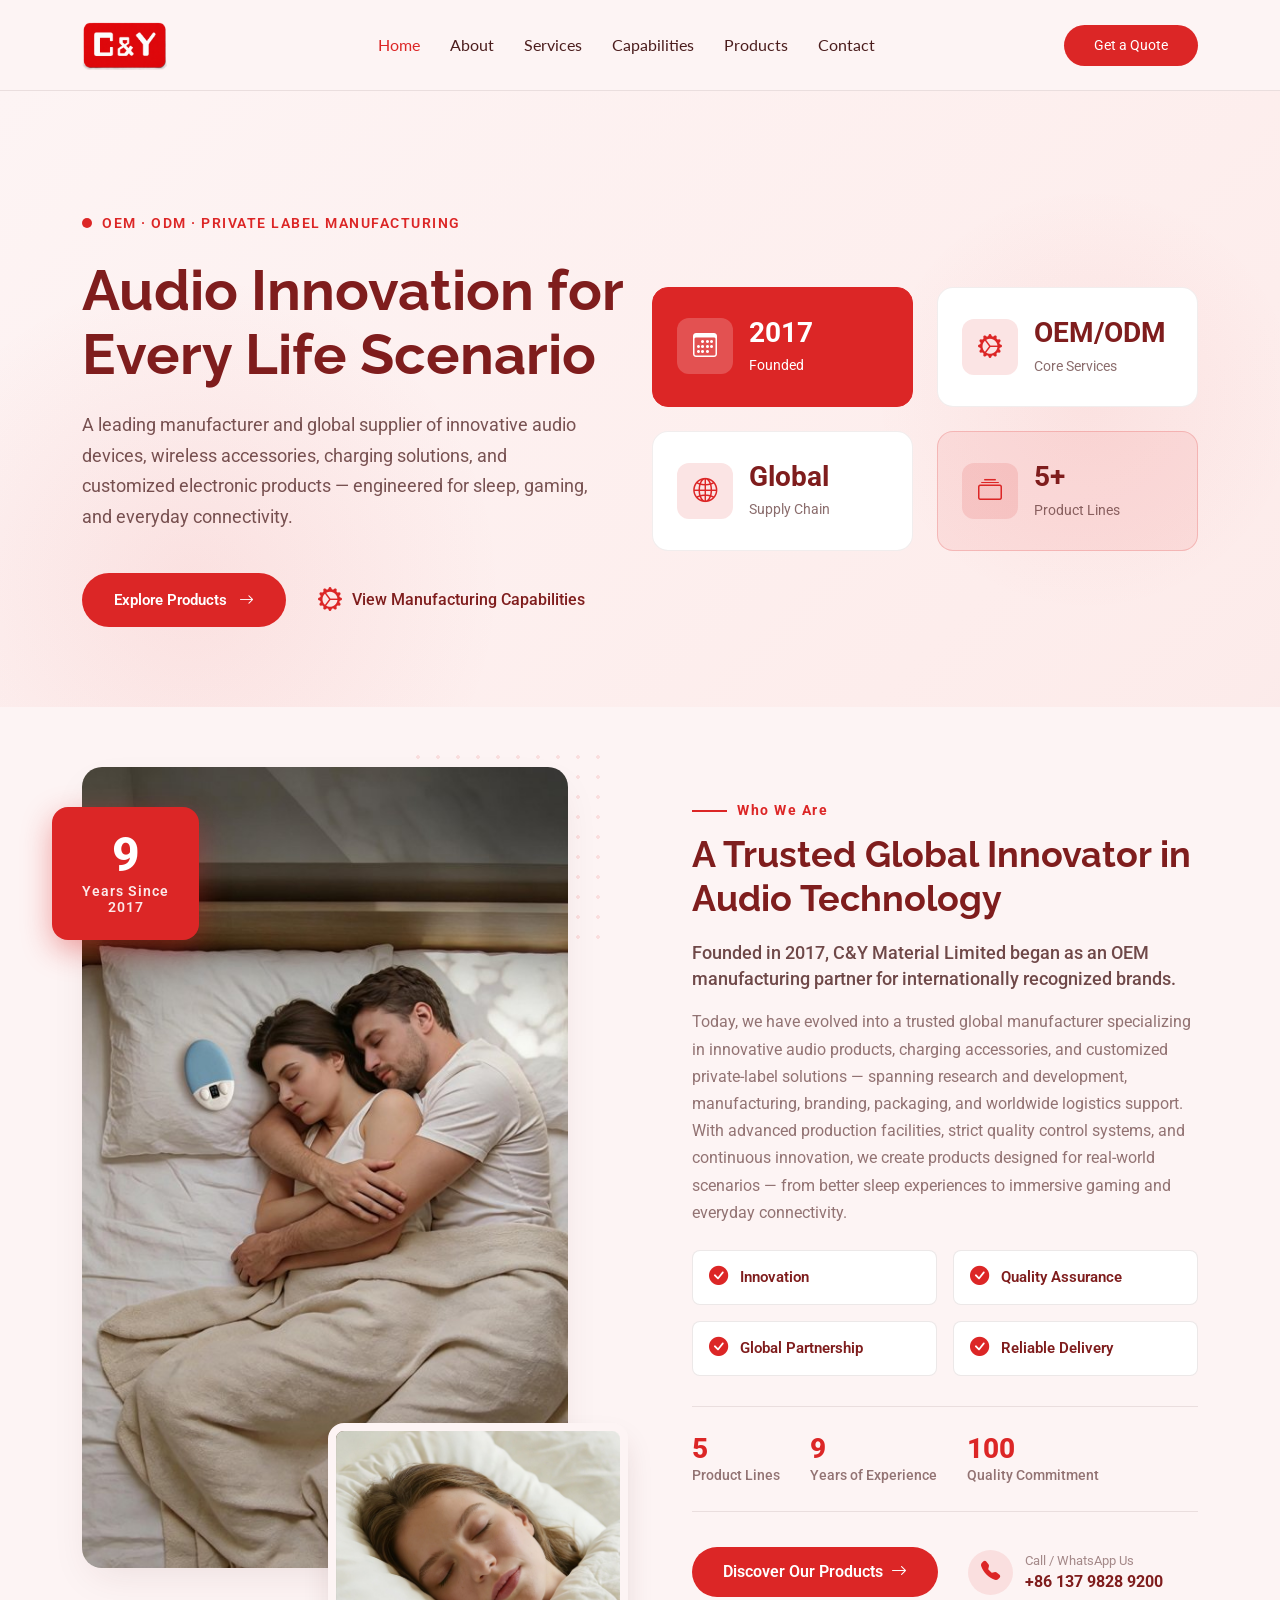
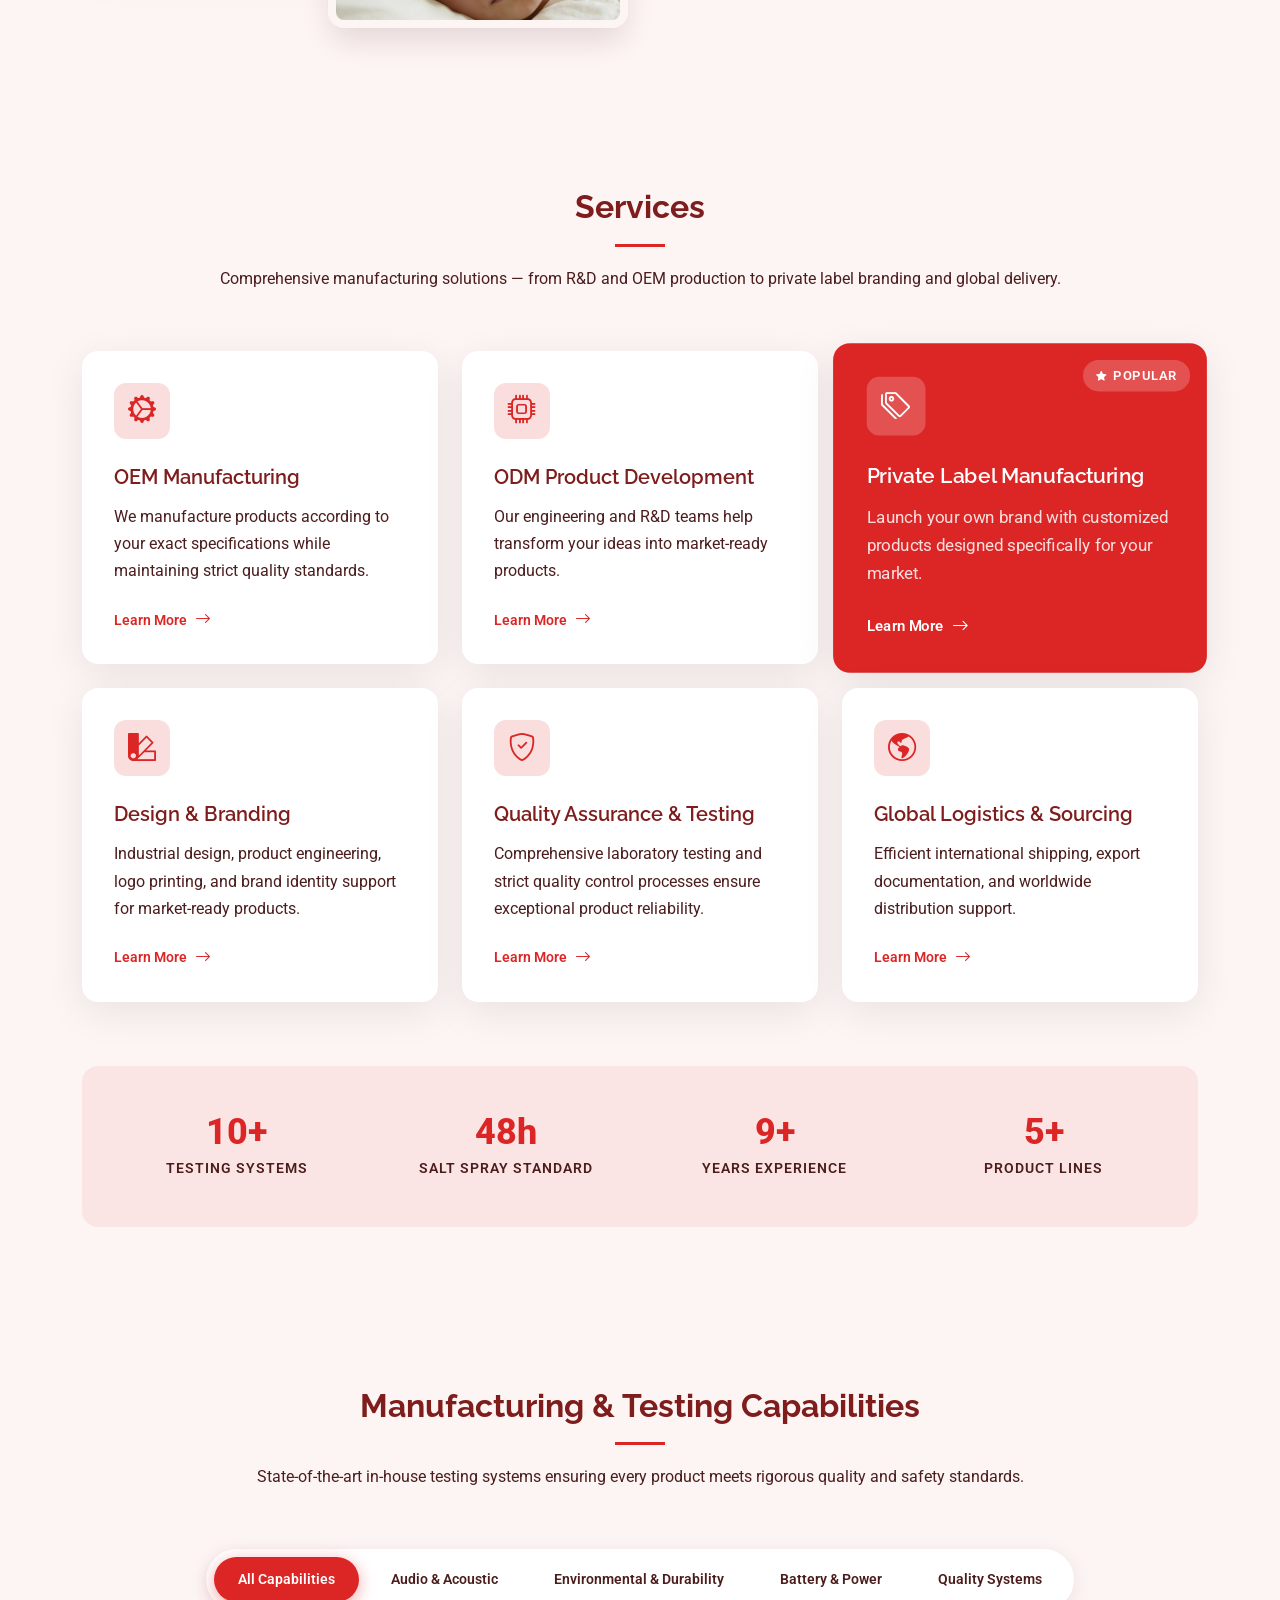
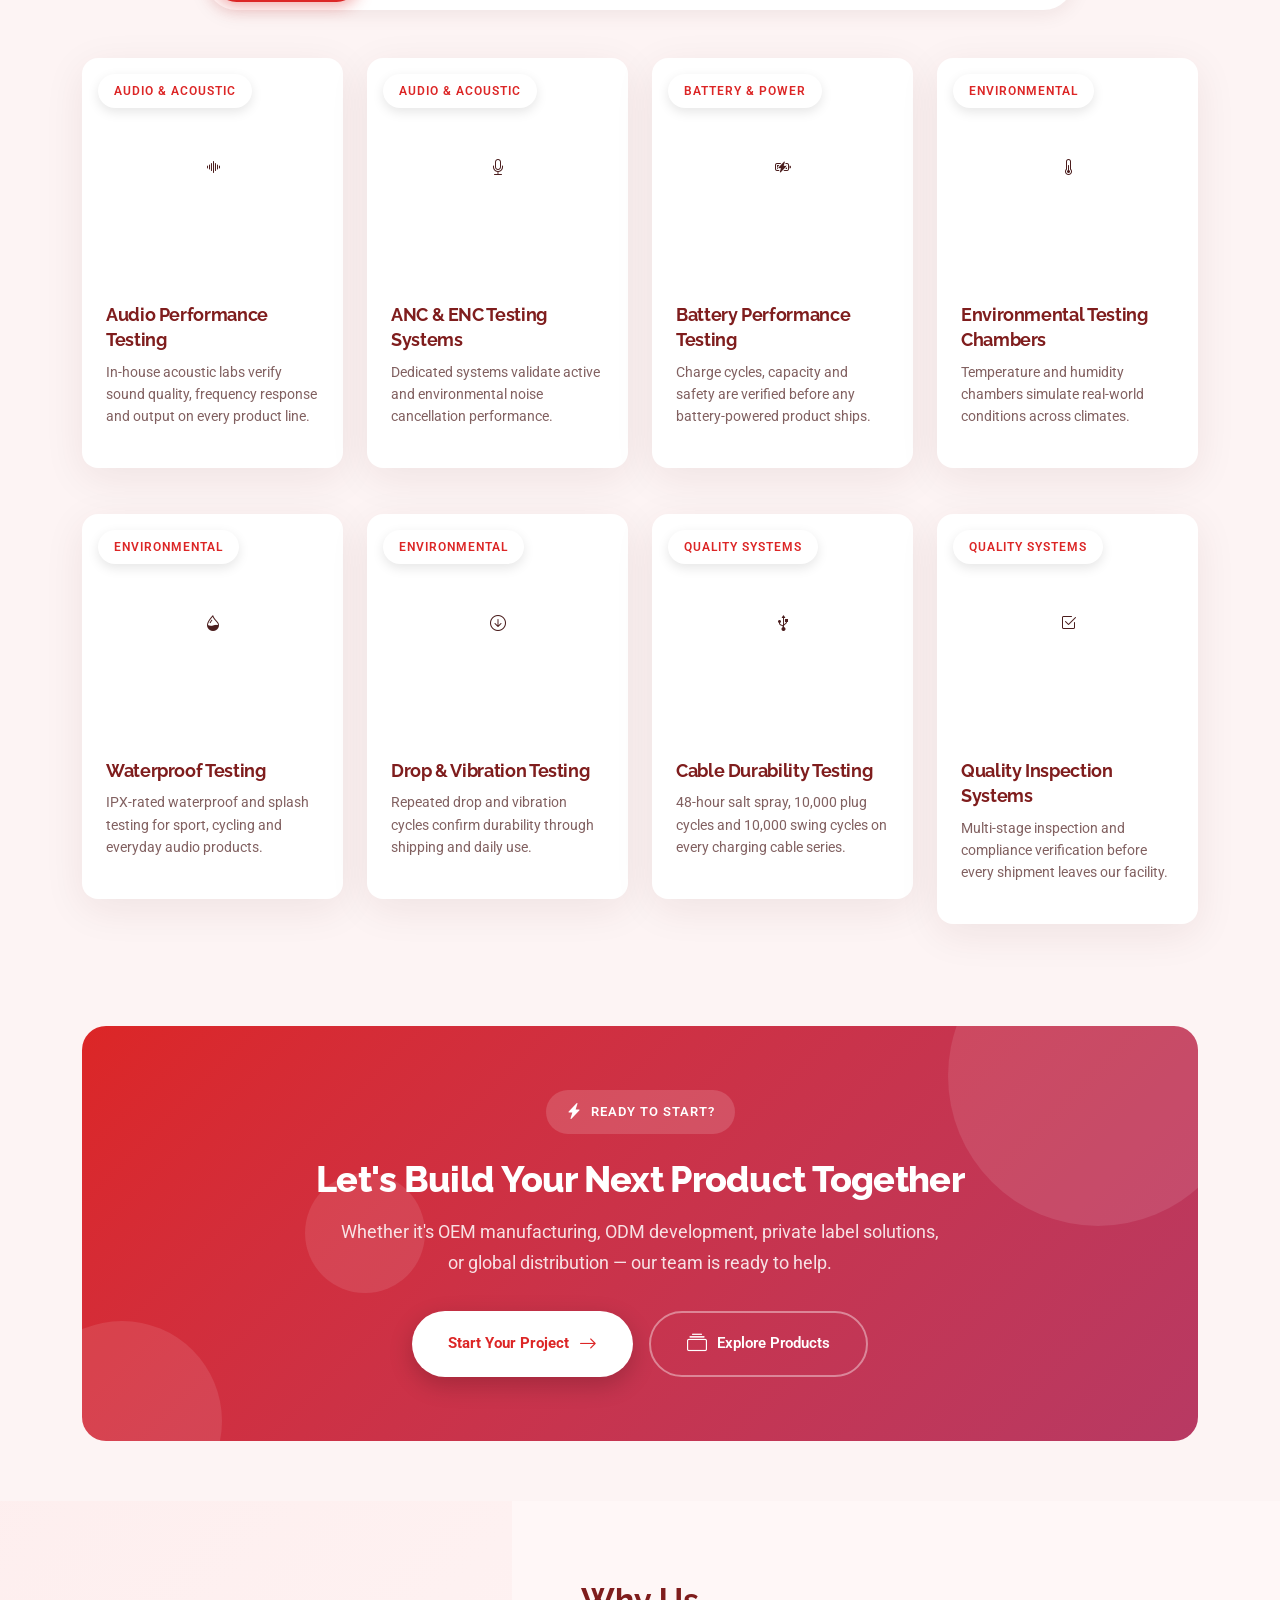
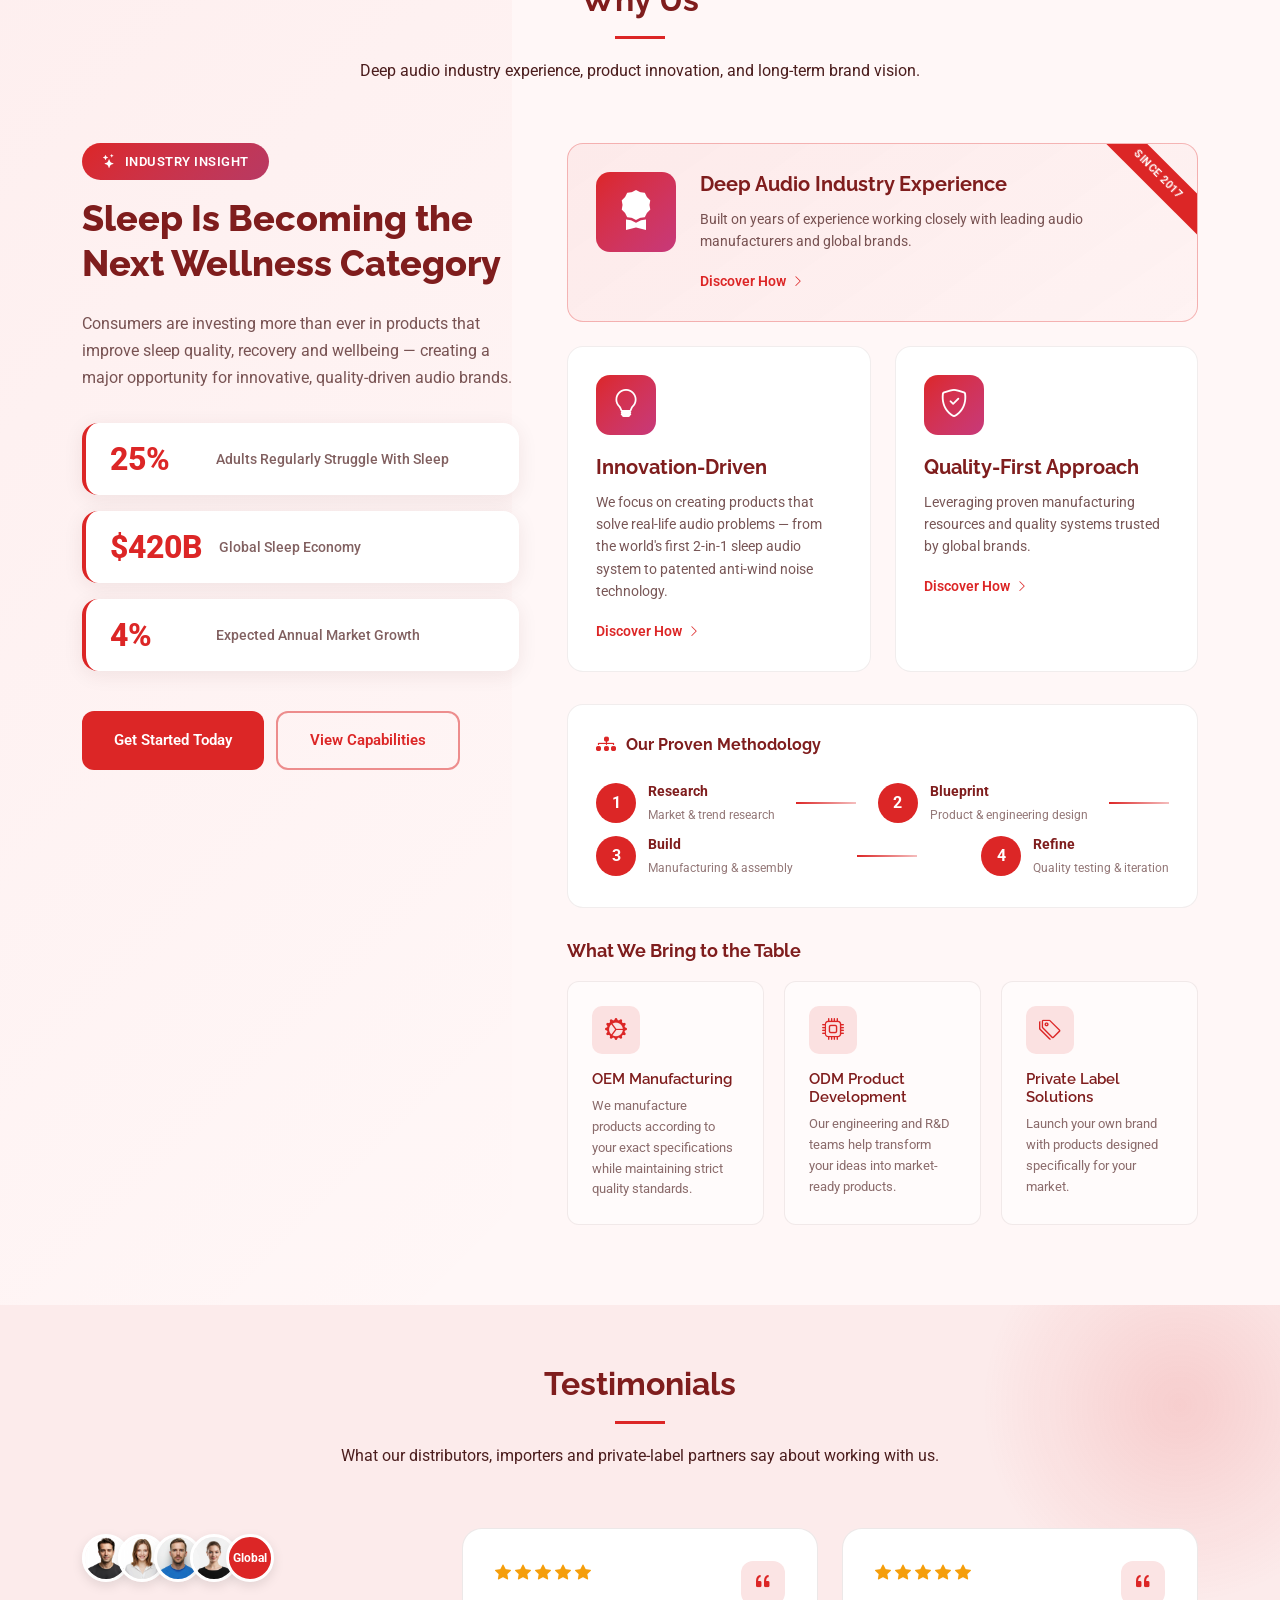
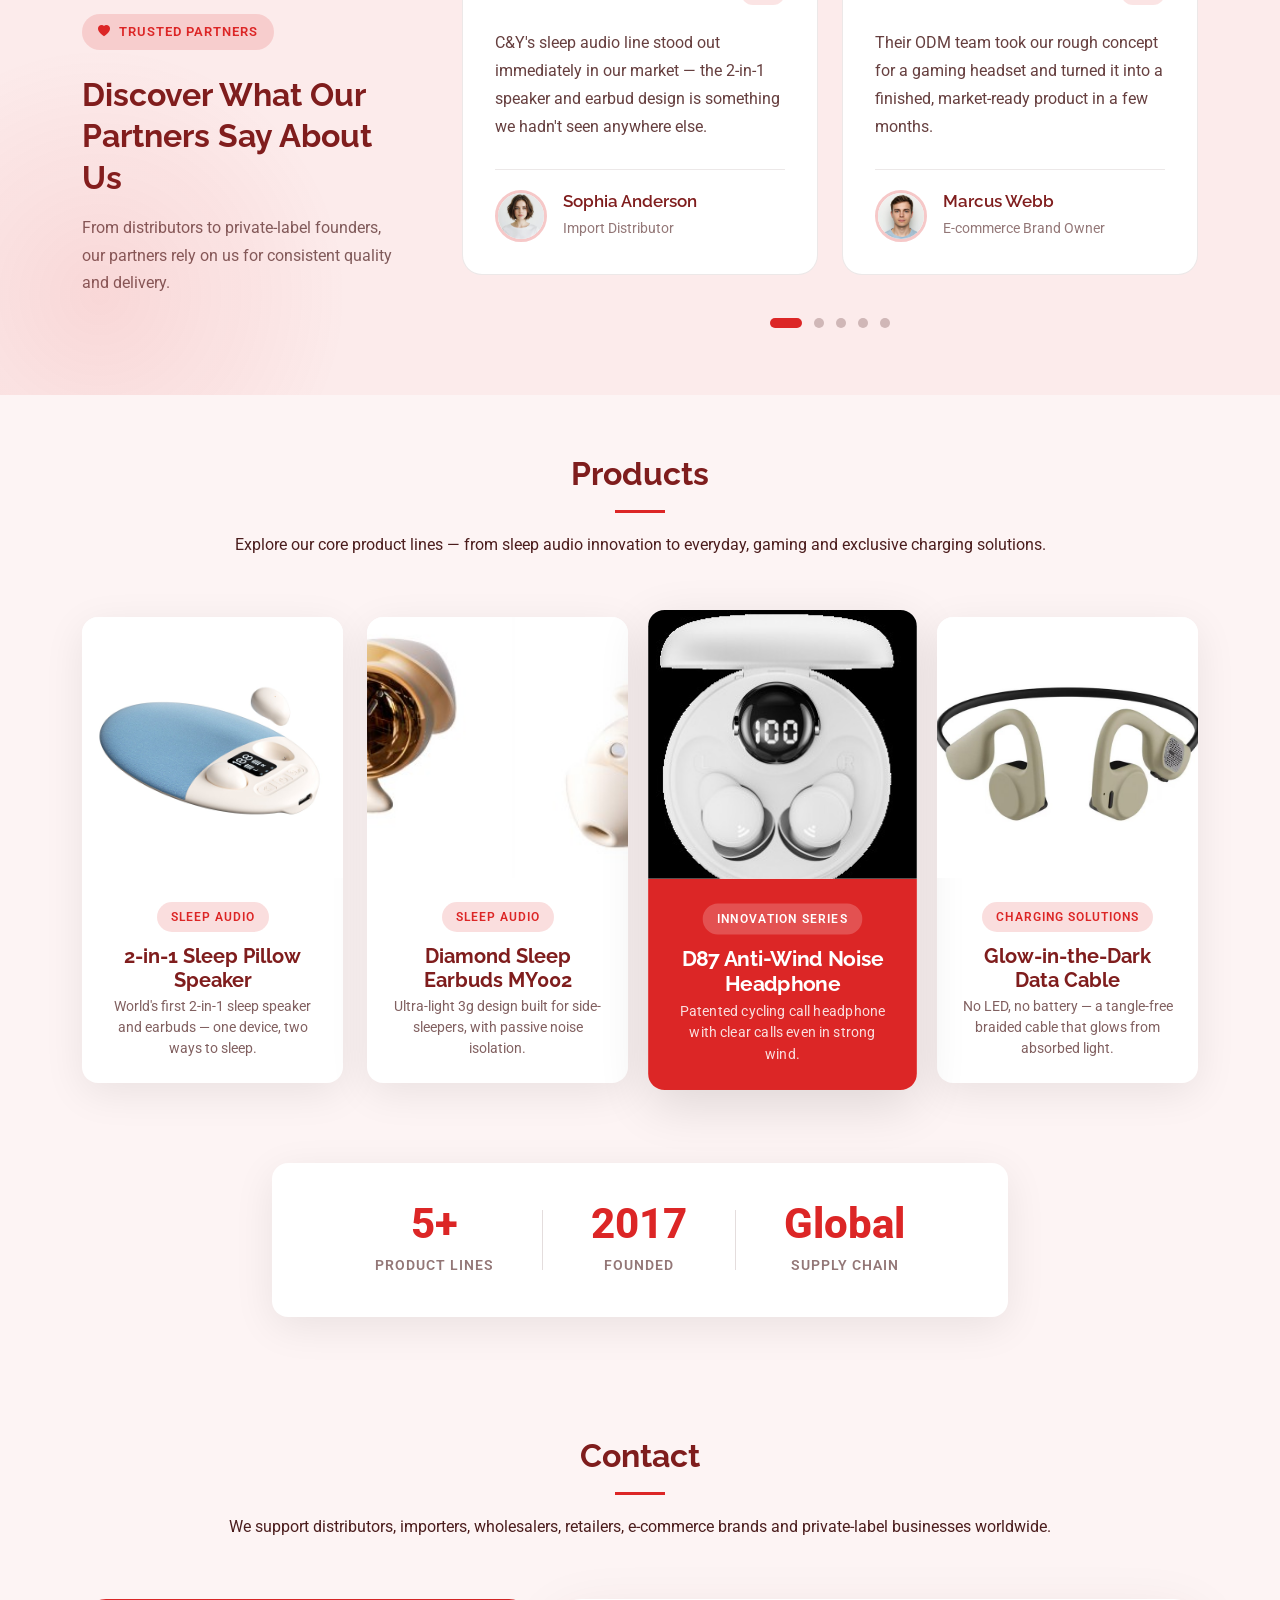
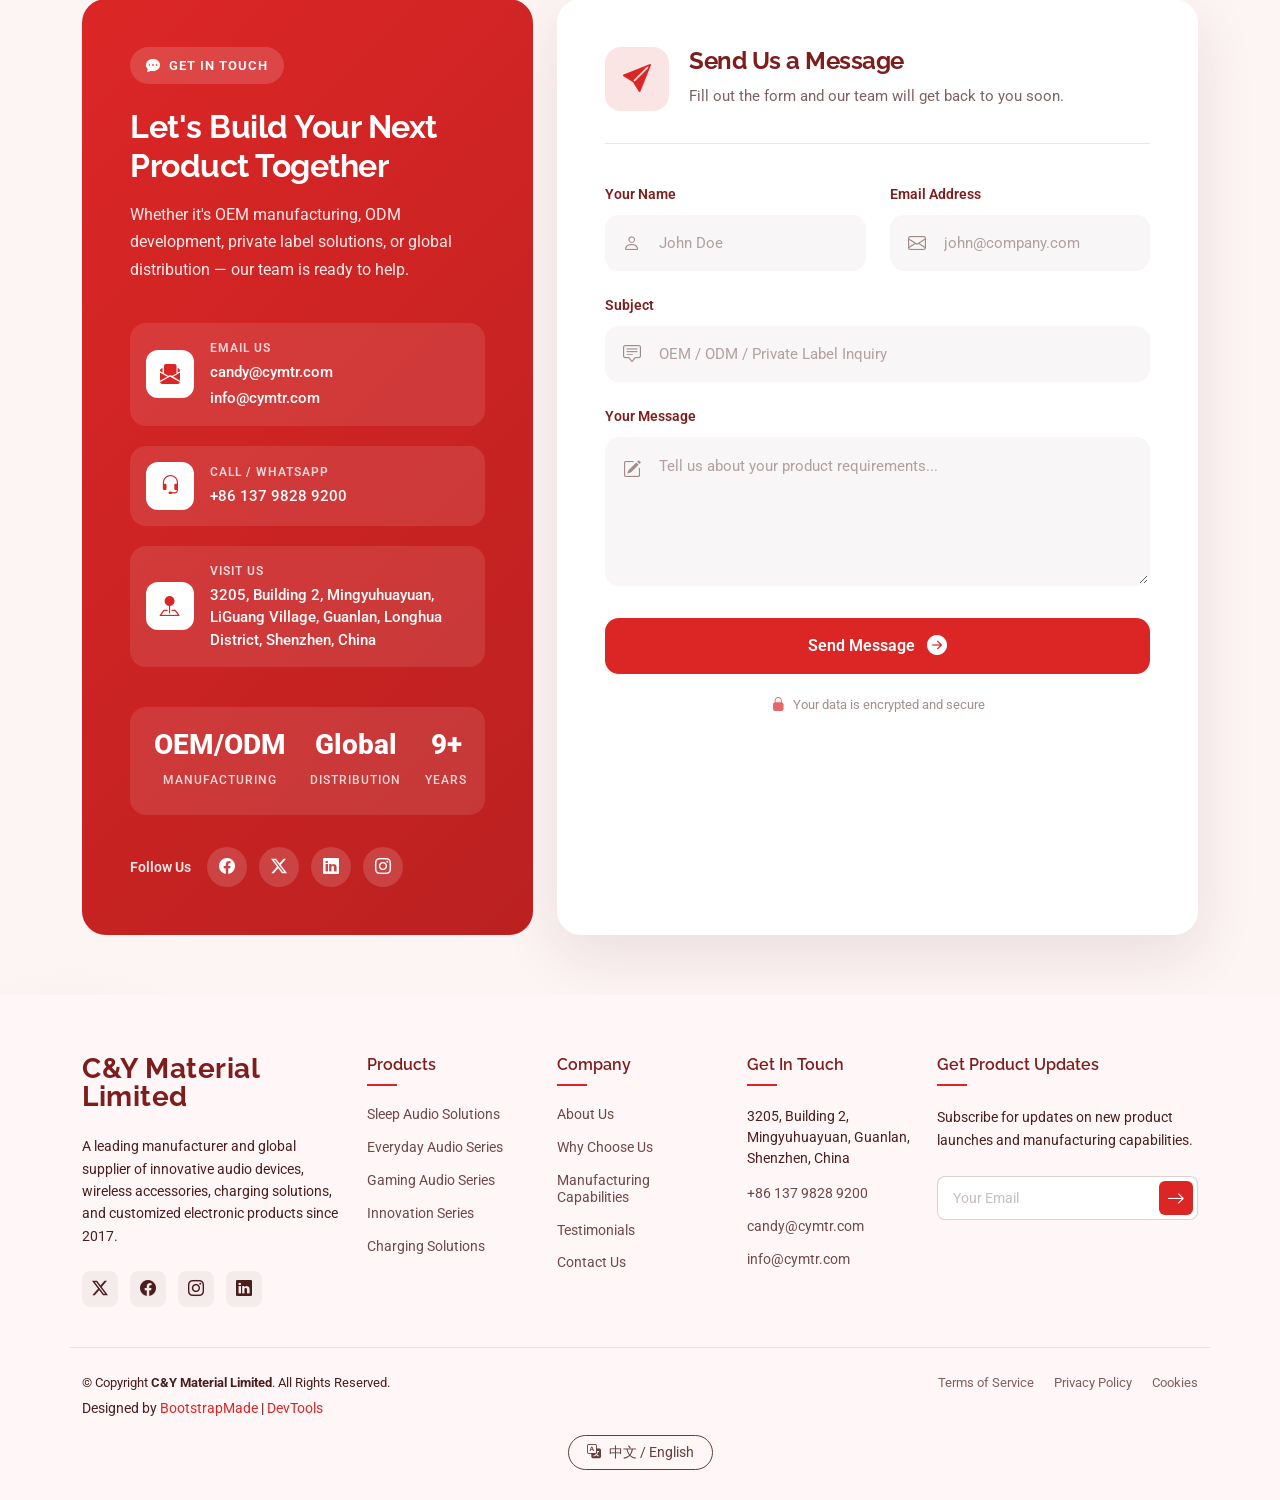
==== index.html @ 15ee91b0 "initaial with sample index page" ====
<!DOCTYPE html>
<html lang="en">

<head>
  <meta charset="utf-8">
  <meta content="width=device-width, initial-scale=1.0" name="viewport">

  <!-- Primary SEO -->
  <title>C&amp;Y Material Limited | Audio OEM · ODM · Private Label Manufacturer, Shenzhen</title>
  <meta name="description" content="C&Y Material Limited is a Shenzhen-based manufacturer of sleep audio, everyday, gaming and charging products. OEM, ODM and private label manufacturing with global supply chain support since 2017.">
  <meta name="keywords" content="C&Y Material Limited, audio OEM manufacturer, ODM audio manufacturer, private label audio, sleep audio speaker, sleep pillow speaker, Bluetooth sleep earbuds, gaming audio manufacturer, anti-wind noise headphone, glow in the dark charging cable, Shenzhen electronics manufacturer">
  <meta name="robots" content="index, follow">
  <meta name="author" content="C&Y Material Limited">
  <link rel="canonical" href="https://www.cymtr.com/">

  <!-- Open Graph / Facebook -->
  <meta property="og:type" content="website">
  <meta property="og:site_name" content="C&Y Material Limited">
  <meta property="og:title" content="C&Y Material Limited | Audio Innovation for Every Life Scenario">
  <meta property="og:description" content="OEM, ODM and private label manufacturer of sleep audio, everyday, gaming and charging products, based in Shenzhen, China since 2017.">
  <meta property="og:image" content="assets/img/about/about-main.jpg">
  <meta property="og:url" content="https://www.cymtr.com/">
  <meta property="og:locale" content="en_US">
  <meta property="og:locale:alternate" content="zh_CN">

  <!-- Twitter -->
  <meta name="twitter:card" content="summary_large_image">
  <meta name="twitter:title" content="C&Y Material Limited | Audio OEM · ODM · Private Label Manufacturer">
  <meta name="twitter:description" content="Sleep audio, everyday, gaming and charging products manufactured in Shenzhen, China since 2017.">
  <meta name="twitter:image" content="assets/img/about/about-main.jpg">

  <!-- Structured Data -->
  <script type="application/ld+json">
  {
    "@context": "https://schema.org",
    "@type": "Organization",
    "name": "C&Y Material Limited",
    "url": "https://www.cymtr.com/",
    "logo": "https://www.cymtr.com/assets/img/about/about-main.jpg",
    "foundingDate": "2017",
    "description": "C&Y Material Limited is a Shenzhen-based manufacturer and global supplier of innovative audio devices, wireless accessories, charging solutions and customized electronic products, offering OEM, ODM and private label manufacturing services.",
    "address": {
      "@type": "PostalAddress",
      "streetAddress": "3205, Building 2, Mingyuhuayuan, LiGuang Village, Guanlan",
      "addressLocality": "Longhua District, Shenzhen",
      "addressCountry": "CN"
    },
    "contactPoint": [{
      "@type": "ContactPoint",
      "telephone": "+86-137-9828-9200",
      "contactType": "sales",
      "email": "candy@cymtr.com"
    }],
    "sameAs": []
  }
  </script>

  <!-- Favicons -->
  <link href="assets/img/favicon.png" rel="icon">
  <link href="assets/img/apple-touch-icon.png" rel="apple-touch-icon">

  <!-- Fonts -->
  <link href="https://fonts.googleapis.com" rel="preconnect">
  <link href="https://fonts.gstatic.com" rel="preconnect" crossorigin>
  <link href="https://fonts.googleapis.com/css2?family=Roboto:ital,wght@0,100;0,300;0,400;0,500;0,700;0,900;1,100;1,300;1,400;1,500;1,700;1,900&family=Lato:ital,wght@0,100;0,300;0,400;0,700;0,900;1,100;1,300;1,400;1,700;1,900&family=Raleway:ital,wght@0,100;0,200;0,300;0,400;0,500;0,600;0,700;0,800;0,900;1,100;1,200;1,300;1,400;1,500;1,600;1,700;1,800;1,900&display=swap" rel="stylesheet">

  <!-- Vendor CSS Files -->
  <link href="assets/vendor/bootstrap/css/bootstrap.min.css" rel="stylesheet">
  <link href="assets/vendor/bootstrap-icons/bootstrap-icons.css" rel="stylesheet">
  <link href="assets/vendor/aos/aos.css" rel="stylesheet">
  <link href="assets/vendor/glightbox/css/glightbox.min.css" rel="stylesheet">
  <link href="assets/vendor/swiper/swiper-bundle.min.css" rel="stylesheet">

  <!-- Main CSS File -->
  <link href="assets/css/main.css" rel="stylesheet">

  <!-- =======================================================
  * Template Name: Orbit
  * Template URL: https://bootstrapmade.com/orbit-bootstrap-template/
  * Updated: Jan 13 2026 with Bootstrap v5.3.8
  * Author: BootstrapMade.com
  * License: https://bootstrapmade.com/license/
  * Content customized for C&Y Material Limited
  ======================================================== -->
</head>

<body class="index-page">

  <header id="header" class="header d-flex align-items-center sticky-top">
    <div class="container position-relative d-flex align-items-center justify-content-between">

      <a href="index.html" class="logo d-flex align-items-center me-auto me-xl-0">
        <img src="assets/img/nav_logo2.png" alt="">
      </a>

      <nav id="navmenu" class="navmenu">
        <ul>
          <li><a href="#hero" class="active" data-en="Home" data-zh="首页">Home</a></li>
          <li><a href="#about" data-en="About" data-zh="关于我们">About</a></li>
          <li><a href="#services" data-en="Services" data-zh="服务">Services</a></li>
          <li><a href="#portfolio" data-en="Capabilities" data-zh="制造能力">Capabilities</a></li>
          <li><a href="#products" data-en="Products" data-zh="产品">Products</a></li>
          <li><a href="#contact" data-en="Contact" data-zh="联系我们">Contact</a></li>
        </ul>
        <i class="mobile-nav-toggle d-xl-none bi bi-list"></i>
      </nav>

      <a class="btn-getstarted" href="#contact" data-en="Get a Quote" data-zh="获取报价">Get a Quote</a>

    </div>
  </header>

  <main class="main">

    <!-- Hero Section -->
    <section id="hero" class="hero section">

      <div class="container" data-aos="fade-up" data-aos-delay="100">

        <div class="row align-items-center gy-5">

          <div class="col-lg-6" data-aos="fade-right" data-aos-delay="200">
            <div class="hero-content">
              <div class="hero-tag" data-aos="fade-up" data-aos-delay="250">
                <span class="tag-dot"></span>
                <span class="tag-text" data-en="OEM · ODM · Private Label Manufacturing" data-zh="OEM · ODM · 贴牌代工制造">OEM · ODM · Private Label Manufacturing</span>
              </div>

              <h1 class="hero-headline" data-aos="fade-up" data-aos-delay="300" data-en="Audio Innovation for Every Life Scenario" data-zh="为每一种生活场景，创造音频创新">Audio Innovation for Every Life Scenario</h1>

              <p class="hero-text" data-aos="fade-up" data-aos-delay="350" data-en="A leading manufacturer and global supplier of innovative audio devices, wireless accessories, charging solutions, and customized electronic products — engineered for sleep, gaming, and everyday connectivity." data-zh="C&Y是一家领先的创新音频设备、无线配件、充电方案及定制电子产品制造商与全球供应商——专为睡眠、游戏及日常连接场景而设计。">A leading manufacturer and global supplier of innovative audio devices, wireless accessories, charging solutions, and customized electronic products — engineered for sleep, gaming, and everyday connectivity.</p>

              <div class="hero-cta" data-aos="fade-up" data-aos-delay="400">
                <a href="#products" class="cta-button">
                  <span data-en="Explore Products" data-zh="浏览产品">Explore Products</span>
                  <i class="bi bi-arrow-right"></i>
                </a>
                <a href="#portfolio" class="cta-link">
                  <i class="bi bi-gear-wide-connected"></i>
                  <span data-en="View Manufacturing Capabilities" data-zh="查看制造能力">View Manufacturing Capabilities</span>
                </a>
              </div>
            </div>
          </div>

          <div class="col-lg-6" data-aos="fade-left" data-aos-delay="300">
            <div class="stats-grid">
              <div class="stat-card stat-card-primary" data-aos="zoom-in" data-aos-delay="350">
                <div class="stat-icon-wrap">
                  <i class="bi bi-calendar3"></i>
                </div>
                <div class="stat-info">
                  <span class="stat-value">2017</span>
                  <span class="stat-title" data-en="Founded" data-zh="成立年份">Founded</span>
                </div>
              </div>

              <div class="stat-card" data-aos="zoom-in" data-aos-delay="400">
                <div class="stat-icon-wrap">
                  <i class="bi bi-gear-wide-connected"></i>
                </div>
                <div class="stat-info">
                  <span class="stat-value">OEM/ODM</span>
                  <span class="stat-title" data-en="Core Services" data-zh="核心业务">Core Services</span>
                </div>
              </div>

              <div class="stat-card" data-aos="zoom-in" data-aos-delay="450">
                <div class="stat-icon-wrap">
                  <i class="bi bi-globe2"></i>
                </div>
                <div class="stat-info">
                  <span class="stat-value" data-en="Global" data-zh="全球">Global</span>
                  <span class="stat-title" data-en="Supply Chain" data-zh="供应链">Supply Chain</span>
                </div>
              </div>

              <div class="stat-card stat-card-accent" data-aos="zoom-in" data-aos-delay="500">
                <div class="stat-icon-wrap">
                  <i class="bi bi-collection"></i>
                </div>
                <div class="stat-info">
                  <span class="stat-value">5+</span>
                  <span class="stat-title" data-en="Product Lines" data-zh="产品系列">Product Lines</span>
                </div>
              </div>
            </div>
          </div>

        </div>

      </div>

    </section><!-- /Hero Section -->

    <!-- About Section -->
    <section id="about" class="about section">

      <div class="container" data-aos="fade-up" data-aos-delay="100">

        <div class="row gy-5 align-items-center">

          <div class="col-xl-6 aos-init aos-animate" data-aos="fade-right" data-aos-delay="200">
            <div class="about-images-wrapper">
              <div class="image-main">
                <img src="assets/img/about/about-main.jpg" alt="C&Y Material Limited sleep audio product in use" class="img-fluid">
              </div>
              <div class="image-offset">
                <img src="assets/img/about/about-square.jpg" alt="C&Y Material Limited lifestyle audio product" class="img-fluid">
              </div>
              <div class="experience-badge">
                <span class="years purecounter" data-purecounter-start="0" data-purecounter-end="9" data-purecounter-duration="1">9</span>
                <span class="text" data-en="Years Since<br>2017" data-zh="自2017年<br>深耕行业">Years Since<br>2017</span>
              </div>
              <div class="shape-pattern"></div>
            </div>
          </div>

          <div class="col-xl-6 aos-init aos-animate" data-aos="fade-left" data-aos-delay="300">
            <div class="about-content">
              <div class="section-subtitle" data-en="Who We Are" data-zh="关于我们">Who We Are</div>
              <h2 data-en="A Trusted Global Innovator in Audio Technology" data-zh="值得信赖的全球音频技术创新者">A Trusted Global Innovator in Audio Technology</h2>
              <p class="lead-text" data-en="Founded in 2017, C&Y Material Limited began as an OEM manufacturing partner for internationally recognized brands." data-zh="C&Y材料有限公司成立于2017年，最初是国际知名品牌的OEM制造合作伙伴。">
                Founded in 2017, C&Y Material Limited began as an OEM manufacturing partner for internationally recognized brands.
              </p>
              <p class="mb-4 description" data-en="Today, we have evolved into a trusted global manufacturer specializing in innovative audio products, charging accessories, and customized private-label solutions — spanning research and development, manufacturing, branding, packaging, and worldwide logistics support. With advanced production facilities, strict quality control systems, and continuous innovation, we create products designed for real-world scenarios — from better sleep experiences to immersive gaming and everyday connectivity." data-zh="如今，我们已发展成为专注于创新音频产品、充电配件及定制贴牌方案的全球化制造商——业务涵盖研发、生产、品牌打造、包装及全球物流支持。凭借先进的生产设施、严格的质量控制体系与持续创新，我们打造出真正贴合实际生活场景的产品——从更优质的睡眠体验，到沉浸式游戏与日常连接。">
                Today, we have evolved into a trusted global manufacturer specializing in innovative audio products, charging accessories, and customized private-label solutions — spanning research and development, manufacturing, branding, packaging, and worldwide logistics support. With advanced production facilities, strict quality control systems, and continuous innovation, we create products designed for real-world scenarios — from better sleep experiences to immersive gaming and everyday connectivity.
              </p>

              <div class="features-grid">
                <div class="feature-card">
                  <i class="bi bi-check-circle-fill"></i>
                  <span data-en="Innovation" data-zh="创新">Innovation</span>
                </div>
                <div class="feature-card">
                  <i class="bi bi-check-circle-fill"></i>
                  <span data-en="Quality Assurance" data-zh="质量保证">Quality Assurance</span>
                </div>
                <div class="feature-card">
                  <i class="bi bi-check-circle-fill"></i>
                  <span data-en="Global Partnership" data-zh="全球合作">Global Partnership</span>
                </div>
                <div class="feature-card">
                  <i class="bi bi-check-circle-fill"></i>
                  <span data-en="Reliable Delivery" data-zh="可靠交付">Reliable Delivery</span>
                </div>
              </div>

              <div class="stats-row">
                <div class="stat-box">
                  <span class="number purecounter" data-purecounter-start="0" data-purecounter-end="5" data-purecounter-duration="1">5</span>
                  <span class="label" data-en="Product Lines" data-zh="产品系列">Product Lines</span>
                </div>
                <div class="stat-box">
                  <span class="number purecounter" data-purecounter-start="0" data-purecounter-end="9" data-purecounter-duration="1">9</span>
                  <span class="label" data-en="Years of Experience" data-zh="行业经验（年）">Years of Experience</span>
                </div>
                <div class="stat-box">
                  <span class="number purecounter" data-purecounter-start="0" data-purecounter-end="100" data-purecounter-duration="1">100%</span>
                  <span class="label" data-en="Quality Commitment" data-zh="质量承诺">Quality Commitment</span>
                </div>
              </div>

              <div class="action-buttons">
                <a href="#products" class="btn btn-primary-custom">
                  <span data-en="Discover Our Products" data-zh="探索我们的产品">Discover Our Products</span> <i class="bi bi-arrow-right"></i>
                </a>
                <div class="contact-info">
                  <div class="icon-box">
                    <i class="bi bi-telephone-fill"></i>
                  </div>
                  <div class="text">
                    <span data-en="Call / WhatsApp Us" data-zh="电话 / WhatsApp">Call / WhatsApp Us</span>
                    <a href="tel:+8613798289200">+86 137 9828 9200</a>
                  </div>
                </div>
              </div>

            </div>
          </div>

        </div>

      </div>

    </section><!-- /About Section -->

    <!-- Services Section -->
    <section id="services" class="services section">

      <!-- Section Title -->
      <div class="container section-title" data-aos="fade-up">
        <h2 data-en="Services" data-zh="服务">Services</h2>
        <p data-en="Comprehensive manufacturing solutions — from R&D and OEM production to private label branding and global delivery." data-zh="全方位制造解决方案——从研发与OEM生产，到贴牌品牌打造与全球交付。">Comprehensive manufacturing solutions — from R&D and OEM production to private label branding and global delivery.</p>
      </div><!-- End Section Title -->

      <div class="container" data-aos="fade-up" data-aos-delay="100">

        <div class="row g-4">

          <!-- Service Card 1 -->
          <div class="col-lg-4 col-md-6" data-aos="fade-up" data-aos-delay="100">
            <div class="service-card">
              <div class="icon-wrapper">
                <i class="bi bi-gear-wide-connected"></i>
              </div>
              <h3 data-en="OEM Manufacturing" data-zh="OEM 代工制造">OEM Manufacturing</h3>
              <p data-en="We manufacture products according to your exact specifications while maintaining strict quality standards." data-zh="我们严格按照客户的精确规格进行生产，并始终保持严苛的质量标准。">We manufacture products according to your exact specifications while maintaining strict quality standards.</p>
              <a href="#contact" class="service-link">
                <span data-en="Learn More" data-zh="了解更多">Learn More</span>
                <i class="bi bi-arrow-right"></i>
              </a>
            </div>
          </div><!-- End Service Card -->

          <!-- Service Card 2 -->
          <div class="col-lg-4 col-md-6" data-aos="fade-up" data-aos-delay="200">
            <div class="service-card">
              <div class="icon-wrapper">
                <i class="bi bi-cpu"></i>
              </div>
              <h3 data-en="ODM Product Development" data-zh="ODM 产品开发">ODM Product Development</h3>
              <p data-en="Our engineering and R&D teams help transform your ideas into market-ready products." data-zh="我们的工程与研发团队助力将您的创意转化为可上市的成熟产品。">Our engineering and R&D teams help transform your ideas into market-ready products.</p>
              <a href="#contact" class="service-link">
                <span data-en="Learn More" data-zh="了解更多">Learn More</span>
                <i class="bi bi-arrow-right"></i>
              </a>
            </div>
          </div><!-- End Service Card -->

          <!-- Service Card 3 - Featured -->
          <div class="col-lg-4 col-md-6" data-aos="fade-up" data-aos-delay="300">
            <div class="service-card featured">
              <div class="featured-badge">
                <i class="bi bi-star-fill"></i>
                <span data-en="Popular" data-zh="热门">Popular</span>
              </div>
              <div class="icon-wrapper">
                <i class="bi bi-tags"></i>
              </div>
              <h3 data-en="Private Label Manufacturing" data-zh="贴牌代工制造">Private Label Manufacturing</h3>
              <p data-en="Launch your own brand with customized products designed specifically for your market." data-zh="打造专属品牌，我们为您的目标市场量身定制专属产品。">Launch your own brand with customized products designed specifically for your market.</p>
              <a href="#contact" class="service-link">
                <span data-en="Learn More" data-zh="了解更多">Learn More</span>
                <i class="bi bi-arrow-right"></i>
              </a>
            </div>
          </div><!-- End Service Card -->

          <!-- Service Card 4 -->
          <div class="col-lg-4 col-md-6" data-aos="fade-up" data-aos-delay="100">
            <div class="service-card">
              <div class="icon-wrapper">
                <i class="bi bi-palette2"></i>
              </div>
              <h3 data-en="Design &amp; Branding" data-zh="设计与品牌打造">Design &amp; Branding</h3>
              <p data-en="Industrial design, product engineering, logo printing, and brand identity support for market-ready products." data-zh="工业设计、产品工程、logo印刷及品牌形象支持，助力产品顺利上市。">Industrial design, product engineering, logo printing, and brand identity support for market-ready products.</p>
              <a href="#contact" class="service-link">
                <span data-en="Learn More" data-zh="了解更多">Learn More</span>
                <i class="bi bi-arrow-right"></i>
              </a>
            </div>
          </div><!-- End Service Card -->

          <!-- Service Card 5 -->
          <div class="col-lg-4 col-md-6" data-aos="fade-up" data-aos-delay="200">
            <div class="service-card">
              <div class="icon-wrapper">
                <i class="bi bi-shield-check"></i>
              </div>
              <h3 data-en="Quality Assurance &amp; Testing" data-zh="质量保证与检测">Quality Assurance &amp; Testing</h3>
              <p data-en="Comprehensive laboratory testing and strict quality control processes ensure exceptional product reliability." data-zh="全面的实验室检测与严格质控流程，确保产品拥有卓越的可靠性。">Comprehensive laboratory testing and strict quality control processes ensure exceptional product reliability.</p>
              <a href="#contact" class="service-link">
                <span data-en="Learn More" data-zh="了解更多">Learn More</span>
                <i class="bi bi-arrow-right"></i>
              </a>
            </div>
          </div><!-- End Service Card -->

          <!-- Service Card 6 -->
          <div class="col-lg-4 col-md-6" data-aos="fade-up" data-aos-delay="300">
            <div class="service-card">
              <div class="icon-wrapper">
                <i class="bi bi-globe-americas"></i>
              </div>
              <h3 data-en="Global Logistics &amp; Sourcing" data-zh="全球物流与采购">Global Logistics &amp; Sourcing</h3>
              <p data-en="Efficient international shipping, export documentation, and worldwide distribution support." data-zh="高效的国际运输、出口单证处理，以及全球分销支持。">Efficient international shipping, export documentation, and worldwide distribution support.</p>
              <a href="#contact" class="service-link">
                <span data-en="Learn More" data-zh="了解更多">Learn More</span>
                <i class="bi bi-arrow-right"></i>
              </a>
            </div>
          </div><!-- End Service Card -->

        </div>

        <!-- Stats Row -->
        <div class="stats-row" data-aos="fade-up" data-aos-delay="400">
          <div class="row g-4 justify-content-center">
            <div class="col-6 col-md-3">
              <div class="stat-item">
                <span class="stat-number">10+</span>
                <span class="stat-label" data-en="Testing Systems" data-zh="检测系统">Testing Systems</span>
              </div>
            </div>
            <div class="col-6 col-md-3">
              <div class="stat-item">
                <span class="stat-number">48h</span>
                <span class="stat-label" data-en="Salt Spray Standard" data-zh="盐雾测试标准">Salt Spray Standard</span>
              </div>
            </div>
            <div class="col-6 col-md-3">
              <div class="stat-item">
                <span class="stat-number">9+</span>
                <span class="stat-label" data-en="Years Experience" data-zh="行业经验（年）">Years Experience</span>
              </div>
            </div>
            <div class="col-6 col-md-3">
              <div class="stat-item">
                <span class="stat-number">5+</span>
                <span class="stat-label" data-en="Product Lines" data-zh="产品系列">Product Lines</span>
              </div>
            </div>
          </div>
        </div>

      </div>

    </section><!-- /Services Section -->

    <!-- Manufacturing & Testing Capabilities Section (formerly Portfolio) -->
    <section id="portfolio" class="portfolio section">

      <!-- Section Title -->
      <div class="container section-title" data-aos="fade-up">
        <h2 data-en="Manufacturing &amp; Testing Capabilities" data-zh="制造与检测能力">Manufacturing &amp; Testing Capabilities</h2>
        <p data-en="State-of-the-art in-house testing systems ensuring every product meets rigorous quality and safety standards." data-zh="先进的内部检测系统，确保每一件产品都符合严苛的品质与安全标准。">State-of-the-art in-house testing systems ensuring every product meets rigorous quality and safety standards.</p>
      </div><!-- End Section Title -->

      <div class="container" data-aos="fade-up" data-aos-delay="100">

        <div class="isotope-layout" data-default-filter="*" data-layout="fitRows" data-sort="original-order">

          <div class="filters-wrapper" data-aos="fade-up" data-aos-delay="100">
            <ul class="portfolio-filters isotope-filters">
              <li data-filter="*" class="filter-active" data-en="All Capabilities" data-zh="全部能力">All Capabilities</li>
              <li data-filter=".filter-audio" data-en="Audio &amp; Acoustic" data-zh="音频声学">Audio &amp; Acoustic</li>
              <li data-filter=".filter-environmental" data-en="Environmental &amp; Durability" data-zh="环境与耐久性">Environmental &amp; Durability</li>
              <li data-filter=".filter-battery" data-en="Battery &amp; Power" data-zh="电池与电源">Battery &amp; Power</li>
              <li data-filter=".filter-quality" data-en="Quality Systems" data-zh="质量体系">Quality Systems</li>
            </ul>
          </div>

          <div class="row g-4 isotope-container" data-aos="fade-up" data-aos-delay="200">

            <div class="col-lg-3 col-md-6 portfolio-item isotope-item filter-audio">
              <div class="project-card">
                <div class="image-wrapper d-flex align-items-center justify-content-center" style="min-height:180px;">
                  <div class="icon-wrapper"><i class="bi bi-soundwave"></i></div>
                  <span class="category-badge" data-en="Audio &amp; Acoustic" data-zh="音频声学">Audio &amp; Acoustic</span>
                </div>
                <div class="project-info">
                  <h3 data-en="Audio Performance Testing" data-zh="音频性能测试">Audio Performance Testing</h3>
                  <p data-en="In-house acoustic labs verify sound quality, frequency response and output on every product line." data-zh="内部声学实验室对每条产品线的音质、频响与输出进行验证。">In-house acoustic labs verify sound quality, frequency response and output on every product line.</p>
                </div>
              </div>
            </div><!-- End Capability Item -->

            <div class="col-lg-3 col-md-6 portfolio-item isotope-item filter-audio">
              <div class="project-card">
                <div class="image-wrapper d-flex align-items-center justify-content-center" style="min-height:180px;">
                  <div class="icon-wrapper"><i class="bi bi-mic"></i></div>
                  <span class="category-badge" data-en="Audio &amp; Acoustic" data-zh="音频声学">Audio &amp; Acoustic</span>
                </div>
                <div class="project-info">
                  <h3 data-en="ANC &amp; ENC Testing Systems" data-zh="ANC 与 ENC 测试系统">ANC &amp; ENC Testing Systems</h3>
                  <p data-en="Dedicated systems validate active and environmental noise cancellation performance." data-zh="专用系统验证主动降噪与环境降噪的实际表现。">Dedicated systems validate active and environmental noise cancellation performance.</p>
                </div>
              </div>
            </div><!-- End Capability Item -->

            <div class="col-lg-3 col-md-6 portfolio-item isotope-item filter-battery">
              <div class="project-card">
                <div class="image-wrapper d-flex align-items-center justify-content-center" style="min-height:180px;">
                  <div class="icon-wrapper"><i class="bi bi-battery-charging"></i></div>
                  <span class="category-badge" data-en="Battery &amp; Power" data-zh="电池与电源">Battery &amp; Power</span>
                </div>
                <div class="project-info">
                  <h3 data-en="Battery Performance Testing" data-zh="电池性能测试">Battery Performance Testing</h3>
                  <p data-en="Charge cycles, capacity and safety are verified before any battery-powered product ships." data-zh="所有配备电池的产品出货前，均需经过充电循环、容量与安全性验证。">Charge cycles, capacity and safety are verified before any battery-powered product ships.</p>
                </div>
              </div>
            </div><!-- End Capability Item -->

            <div class="col-lg-3 col-md-6 portfolio-item isotope-item filter-environmental">
              <div class="project-card">
                <div class="image-wrapper d-flex align-items-center justify-content-center" style="min-height:180px;">
                  <div class="icon-wrapper"><i class="bi bi-thermometer-half"></i></div>
                  <span class="category-badge" data-en="Environmental" data-zh="环境测试">Environmental</span>
                </div>
                <div class="project-info">
                  <h3 data-en="Environmental Testing Chambers" data-zh="环境测试箱">Environmental Testing Chambers</h3>
                  <p data-en="Temperature and humidity chambers simulate real-world conditions across climates." data-zh="温湿度测试箱模拟不同气候下的真实使用环境。">Temperature and humidity chambers simulate real-world conditions across climates.</p>
                </div>
              </div>
            </div><!-- End Capability Item -->

            <div class="col-lg-3 col-md-6 portfolio-item isotope-item filter-environmental">
              <div class="project-card">
                <div class="image-wrapper d-flex align-items-center justify-content-center" style="min-height:180px;">
                  <div class="icon-wrapper"><i class="bi bi-droplet-half"></i></div>
                  <span class="category-badge" data-en="Environmental" data-zh="环境测试">Environmental</span>
                </div>
                <div class="project-info">
                  <h3 data-en="Waterproof Testing" data-zh="防水测试">Waterproof Testing</h3>
                  <p data-en="IPX-rated waterproof and splash testing for sport, cycling and everyday audio products." data-zh="针对运动、骑行及日常音频产品的IPX级防水与防泼溅测试。">IPX-rated waterproof and splash testing for sport, cycling and everyday audio products.</p>
                </div>
              </div>
            </div><!-- End Capability Item -->

            <div class="col-lg-3 col-md-6 portfolio-item isotope-item filter-environmental">
              <div class="project-card">
                <div class="image-wrapper d-flex align-items-center justify-content-center" style="min-height:180px;">
                  <div class="icon-wrapper"><i class="bi bi-arrow-down-circle"></i></div>
                  <span class="category-badge" data-en="Environmental" data-zh="环境测试">Environmental</span>
                </div>
                <div class="project-info">
                  <h3 data-en="Drop &amp; Vibration Testing" data-zh="跌落与振动测试">Drop &amp; Vibration Testing</h3>
                  <p data-en="Repeated drop and vibration cycles confirm durability through shipping and daily use." data-zh="反复跌落与振动测试，确保产品能承受运输与日常使用的考验。">Repeated drop and vibration cycles confirm durability through shipping and daily use.</p>
                </div>
              </div>
            </div><!-- End Capability Item -->

            <div class="col-lg-3 col-md-6 portfolio-item isotope-item filter-quality">
              <div class="project-card">
                <div class="image-wrapper d-flex align-items-center justify-content-center" style="min-height:180px;">
                  <div class="icon-wrapper"><i class="bi bi-usb-symbol"></i></div>
                  <span class="category-badge" data-en="Quality Systems" data-zh="质量体系">Quality Systems</span>
                </div>
                <div class="project-info">
                  <h3 data-en="Cable Durability Testing" data-zh="线材耐久性测试">Cable Durability Testing</h3>
                  <p data-en="48-hour salt spray, 10,000 plug cycles and 10,000 swing cycles on every charging cable series." data-zh="每款充电线系列均需通过48小时盐雾测试、10,000次插拔与10,000次摆动测试。">48-hour salt spray, 10,000 plug cycles and 10,000 swing cycles on every charging cable series.</p>
                </div>
              </div>
            </div><!-- End Capability Item -->

            <div class="col-lg-3 col-md-6 portfolio-item isotope-item filter-quality">
              <div class="project-card">
                <div class="image-wrapper d-flex align-items-center justify-content-center" style="min-height:180px;">
                  <div class="icon-wrapper"><i class="bi bi-check2-square"></i></div>
                  <span class="category-badge" data-en="Quality Systems" data-zh="质量体系">Quality Systems</span>
                </div>
                <div class="project-info">
                  <h3 data-en="Quality Inspection Systems" data-zh="质量检测体系">Quality Inspection Systems</h3>
                  <p data-en="Multi-stage inspection and compliance verification before every shipment leaves our facility." data-zh="每批货物出厂前均需经过多阶段检验与合规验证。">Multi-stage inspection and compliance verification before every shipment leaves our facility.</p>
                </div>
              </div>
            </div><!-- End Capability Item -->

          </div><!-- End Portfolio Container -->

        </div>

        <div class="cta-section" data-aos="zoom-in" data-aos-delay="300">
          <div class="cta-content">
            <span class="cta-label"><i class="bi bi-lightning-charge-fill"></i> <span data-en="Ready to Start?" data-zh="准备好开始了吗？">Ready to Start?</span></span>
            <h3 data-en="Let's Build Your Next Product Together" data-zh="让我们携手打造您的下一款产品">Let's Build Your Next Product Together</h3>
            <p data-en="Whether it's OEM manufacturing, ODM development, private label solutions, or global distribution — our team is ready to help." data-zh="无论是OEM代工、ODM开发、贴牌方案，还是全球分销——我们的团队随时为您提供支持。">Whether it's OEM manufacturing, ODM development, private label solutions, or global distribution — our team is ready to help.</p>
            <div class="cta-buttons">
              <a href="#contact" class="btn-cta-primary"><span data-en="Start Your Project" data-zh="启动您的项目">Start Your Project</span> <i class="bi bi-arrow-right"></i></a>
              <a href="#products" class="btn-cta-secondary"><i class="bi bi-collection"></i> <span data-en="Explore Products" data-zh="浏览产品">Explore Products</span></a>
            </div>
          </div>
          <div class="cta-decoration">
            <div class="floating-shape shape-1"></div>
            <div class="floating-shape shape-2"></div>
            <div class="floating-shape shape-3"></div>
          </div>
        </div>

      </div>

    </section><!-- /Capabilities Section -->

    <!-- Why Us Section -->
    <section id="why-us" class="why-us section light-background">

      <!-- Section Title -->
      <div class="container section-title" data-aos="fade-up">
        <h2 data-en="Why Us" data-zh="为什么选择我们">Why Us</h2>
        <p data-en="Deep audio industry experience, product innovation, and long-term brand vision." data-zh="深厚的音频行业经验、产品创新与长期品牌愿景。">Deep audio industry experience, product innovation, and long-term brand vision.</p>
      </div><!-- End Section Title -->

      <div class="container" data-aos="fade-up" data-aos-delay="100">

        <div class="row g-5">
          <div class="col-lg-5" data-aos="fade-right" data-aos-delay="200">
            <div class="sidebar-content">
              <div class="badge-wrapper">
                <span class="section-badge"><i class="bi bi-stars"></i> <span data-en="Industry Insight" data-zh="行业洞察">Industry Insight</span></span>
              </div>
              <h2 data-en="Sleep Is Becoming the Next Wellness Category" data-zh="睡眠正成为下一个健康消费品类">Sleep Is Becoming the Next Wellness Category</h2>
              <p class="description" data-en="Consumers are investing more than ever in products that improve sleep quality, recovery and wellbeing — creating a major opportunity for innovative, quality-driven audio brands." data-zh="消费者比以往任何时候都更愿意为改善睡眠质量、恢复与身心健康的产品投资——这为具有创新精神与品质追求的音频品牌带来了巨大机遇。">Consumers are investing more than ever in products that improve sleep quality, recovery and wellbeing — creating a major opportunity for innovative, quality-driven audio brands.</p>

              <div class="stat-cards">
                <div class="stat-card" data-aos="zoom-in" data-aos-delay="300">
                  <div class="stat-value">
                    <span class="purecounter" data-purecounter-start="0" data-purecounter-end="35" data-purecounter-duration="2">35</span>%
                  </div>
                  <div class="stat-text" data-en="Adults Regularly Struggle With Sleep" data-zh="成年人经常受睡眠问题困扰">Adults Regularly Struggle With Sleep</div>
                </div>
                <div class="stat-card" data-aos="zoom-in" data-aos-delay="350">
                  <div class="stat-value">
                    $<span class="purecounter" data-purecounter-start="0" data-purecounter-end="600" data-purecounter-duration="2">600</span>B
                  </div>
                  <div class="stat-text" data-en="Global Sleep Economy" data-zh="全球睡眠经济规模">Global Sleep Economy</div>
                </div>
                <div class="stat-card" data-aos="zoom-in" data-aos-delay="400">
                  <div class="stat-value">
                    <span class="purecounter" data-purecounter-start="0" data-purecounter-end="6.3" data-purecounter-duration="2">6.3</span>%
                  </div>
                  <div class="stat-text" data-en="Expected Annual Market Growth" data-zh="预期年市场增长率">Expected Annual Market Growth</div>
                </div>
              </div>

              <div class="action-buttons">
                <a href="#contact" class="btn-main" data-en="Get Started Today" data-zh="立即开始合作">Get Started Today</a>
                <a href="#portfolio" class="btn-outline" data-en="View Capabilities" data-zh="查看制造能力">View Capabilities</a>
              </div>
            </div>
          </div>

          <div class="col-lg-7" data-aos="fade-left" data-aos-delay="200">
            <div class="features-grid">
              <div class="feature-box highlight" data-aos="fade-up" data-aos-delay="250">
                <div class="feature-ribbon" data-en="Since 2017" data-zh="始于2017年">Since 2017</div>
                <div class="feature-icon">
                  <i class="bi bi-award-fill"></i>
                </div>
                <div class="feature-content">
                  <h4 data-en="Deep Audio Industry Experience" data-zh="深厚的音频行业经验">Deep Audio Industry Experience</h4>
                  <p data-en="Built on years of experience working closely with leading audio manufacturers and global brands." data-zh="多年来与顶尖音频制造商及全球品牌紧密合作所积累的深厚经验。">Built on years of experience working closely with leading audio manufacturers and global brands.</p>
                  <a href="#services" class="feature-link"><span data-en="Discover How" data-zh="了解详情">Discover How</span> <i class="bi bi-chevron-right"></i></a>
                </div>
              </div><!-- End Feature Box -->

              <div class="feature-box" data-aos="fade-up" data-aos-delay="300">
                <div class="feature-icon">
                  <i class="bi bi-lightbulb"></i>
                </div>
                <div class="feature-content">
                  <h4 data-en="Innovation-Driven" data-zh="以创新为驱动">Innovation-Driven</h4>
                  <p data-en="We focus on creating products that solve real-life audio problems — from the world's first 2-in-1 sleep audio system to patented anti-wind noise technology." data-zh="我们专注于打造能解决真实生活问题的音频产品——从全球首款2合1睡眠音频系统，到专利级抗风噪技术。">We focus on creating products that solve real-life audio problems — from the world's first 2-in-1 sleep audio system to patented anti-wind noise technology.</p>
                  <a href="#products" class="feature-link"><span data-en="Discover How" data-zh="了解详情">Discover How</span> <i class="bi bi-chevron-right"></i></a>
                </div>
              </div><!-- End Feature Box -->

              <div class="feature-box" data-aos="fade-up" data-aos-delay="350">
                <div class="feature-icon">
                  <i class="bi bi-shield-check"></i>
                </div>
                <div class="feature-content">
                  <h4 data-en="Quality-First Approach" data-zh="质量至上">Quality-First Approach</h4>
                  <p data-en="Leveraging proven manufacturing resources and quality systems trusted by global brands." data-zh="依托已获全球品牌信赖的成熟生产资源与质量体系。">Leveraging proven manufacturing resources and quality systems trusted by global brands.</p>
                  <a href="#portfolio" class="feature-link"><span data-en="Discover How" data-zh="了解详情">Discover How</span> <i class="bi bi-chevron-right"></i></a>
                </div>
              </div><!-- End Feature Box -->
            </div>

            <div class="process-timeline" data-aos="fade-up" data-aos-delay="400">
              <h5 class="timeline-title"><i class="bi bi-diagram-3-fill"></i> <span data-en="Our Proven Methodology" data-zh="我们成熟的开发流程">Our Proven Methodology</span></h5>
              <div class="timeline-steps">
                <div class="timeline-step">
                  <div class="step-marker">1</div>
                  <div class="step-info">
                    <strong data-en="Research" data-zh="研究">Research</strong>
                    <span data-en="Market &amp; trend research" data-zh="市场与趋势研究">Market &amp; trend research</span>
                  </div>
                </div>
                <div class="timeline-connector"></div>
                <div class="timeline-step">
                  <div class="step-marker">2</div>
                  <div class="step-info">
                    <strong data-en="Blueprint" data-zh="设计蓝图">Blueprint</strong>
                    <span data-en="Product &amp; engineering design" data-zh="产品与工程设计">Product &amp; engineering design</span>
                  </div>
                </div>
                <div class="timeline-connector"></div>
                <div class="timeline-step">
                  <div class="step-marker">3</div>
                  <div class="step-info">
                    <strong data-en="Build" data-zh="生产制造">Build</strong>
                    <span data-en="Manufacturing &amp; assembly" data-zh="生产与组装">Manufacturing &amp; assembly</span>
                  </div>
                </div>
                <div class="timeline-connector"></div>
                <div class="timeline-step">
                  <div class="step-marker">4</div>
                  <div class="step-info">
                    <strong data-en="Refine" data-zh="优化迭代">Refine</strong>
                    <span data-en="Quality testing &amp; iteration" data-zh="质量检测与迭代">Quality testing &amp; iteration</span>
                  </div>
                </div>
              </div>
            </div>

            <div class="capabilities-section" data-aos="fade-up" data-aos-delay="450">
              <h5 class="capabilities-heading" data-en="What We Bring to the Table" data-zh="我们能为您提供">What We Bring to the Table</h5>
              <div class="capabilities-grid">
                <div class="capability-card">
                  <div class="capability-icon">
                    <i class="bi bi-gear-wide-connected"></i>
                  </div>
                  <h6 data-en="OEM Manufacturing" data-zh="OEM 代工制造">OEM Manufacturing</h6>
                  <p data-en="We manufacture products according to your exact specifications while maintaining strict quality standards." data-zh="严格按照客户规格生产，并始终保持严苛的质量标准。">We manufacture products according to your exact specifications while maintaining strict quality standards.</p>
                </div>
                <div class="capability-card">
                  <div class="capability-icon">
                    <i class="bi bi-cpu"></i>
                  </div>
                  <h6 data-en="ODM Product Development" data-zh="ODM 产品开发">ODM Product Development</h6>
                  <p data-en="Our engineering and R&D teams help transform your ideas into market-ready products." data-zh="工程与研发团队协助将创意转化为可上市的成熟产品。">Our engineering and R&D teams help transform your ideas into market-ready products.</p>
                </div>
                <div class="capability-card">
                  <div class="capability-icon">
                    <i class="bi bi-tags"></i>
                  </div>
                  <h6 data-en="Private Label Solutions" data-zh="贴牌代工方案">Private Label Solutions</h6>
                  <p data-en="Launch your own brand with products designed specifically for your market." data-zh="打造专属品牌，产品专为您的目标市场量身定制。">Launch your own brand with products designed specifically for your market.</p>
                </div>
              </div>
            </div>
          </div>
        </div>

      </div>

    </section><!-- /Why Us Section -->

    <!-- Testimonials Section -->
    <section id="testimonials" class="testimonials section">

      <!-- Section Title -->
      <div class="container section-title" data-aos="fade-up">
        <h2 data-en="Testimonials" data-zh="客户评价">Testimonials</h2>
        <p data-en="What our distributors, importers and private-label partners say about working with us." data-zh="来自我们的经销商、进口商及贴牌合作伙伴的真实反馈。">What our distributors, importers and private-label partners say about working with us.</p>
      </div><!-- End Section Title -->

      <!-- Note for S: placeholder testimonials below — swap in real partner quotes once available -->
      <div class="container" data-aos="fade-up" data-aos-delay="100">

        <div class="row">

          <!-- Left Sidebar -->
          <div class="col-lg-4" data-aos="fade-right" data-aos-delay="150">
            <div class="testimonials-sidebar">
              <div class="avatar-stack">
                <img src="assets/img/person/person-m-3.webp" alt="Partner" class="avatar" loading="lazy">
                <img src="assets/img/person/person-f-7.webp" alt="Partner" class="avatar" loading="lazy">
                <img src="assets/img/person/person-m-9.webp" alt="Partner" class="avatar" loading="lazy">
                <img src="assets/img/person/person-f-4.webp" alt="Partner" class="avatar" loading="lazy">
                <span class="avatar-count" data-en="Global" data-zh="全球">Global</span>
              </div>
              <div class="sidebar-content">
                <span class="satisfied-badge"><i class="bi bi-heart-fill"></i> <span data-en="Trusted Partners" data-zh="信赖伙伴">Trusted Partners</span></span>
                <h3 data-en="Discover What Our Partners Say About Us" data-zh="听听我们的合作伙伴怎么说">Discover What Our Partners Say About Us</h3>
                <p data-en="From distributors to private-label founders, our partners rely on us for consistent quality and delivery." data-zh="从经销商到贴牌品牌创始人，我们的合作伙伴都信赖我们稳定的品质与交付能力。">From distributors to private-label founders, our partners rely on us for consistent quality and delivery.</p>
              </div>
            </div>
          </div><!-- End Left Sidebar -->

          <!-- Right Testimonials Slider -->
          <div class="col-lg-8" data-aos="fade-left" data-aos-delay="200">
            <div class="testimonials-carousel swiper init-swiper">
              <script type="application/json" class="swiper-config">
                {
                  "loop": true,
                  "speed": 700,
                  "autoplay": {
                    "delay": 5000
                  },
                  "slidesPerView": 1,
                  "spaceBetween": 24,
                  "pagination": {
                    "el": ".swiper-pagination",
                    "type": "bullets",
                    "clickable": true
                  },
                  "breakpoints": {
                    "768": {
                      "slidesPerView": 2
                    }
                  }
                }
              </script>

              <div class="swiper-wrapper">

                <!-- Testimonial Card 1 -->
                <div class="swiper-slide">
                  <div class="testimonial-card">
                    <div class="card-top">
                      <div class="stars">
                        <i class="bi bi-star-fill"></i>
                        <i class="bi bi-star-fill"></i>
                        <i class="bi bi-star-fill"></i>
                        <i class="bi bi-star-fill"></i>
                        <i class="bi bi-star-fill"></i>
                      </div>
                      <span class="quote-mark"><i class="bi bi-quote"></i></span>
                    </div>
                    <p class="testimonial-text" data-en="C&Y's sleep audio line stood out immediately in our market — the 2-in-1 speaker and earbud design is something we hadn't seen anywhere else." data-zh="C&Y的睡眠音频系列在我们的市场中格外亮眼——这种2合1音箱与耳机的设计，我们此前从未见过。">C&Y's sleep audio line stood out immediately in our market — the 2-in-1 speaker and earbud design is something we hadn't seen anywhere else.</p>
                    <div class="author-info">
                      <img src="assets/img/person/person-f-2.webp" alt="Distributor" class="author-img" loading="lazy">
                      <div class="author-details">
                        <h5>Sophia Anderson</h5>
                        <span data-en="Import Distributor" data-zh="进口经销商">Import Distributor</span>
                      </div>
                    </div>
                  </div>
                </div><!-- End Testimonial Card -->

                <!-- Testimonial Card 2 -->
                <div class="swiper-slide">
                  <div class="testimonial-card">
                    <div class="card-top">
                      <div class="stars">
                        <i class="bi bi-star-fill"></i>
                        <i class="bi bi-star-fill"></i>
                        <i class="bi bi-star-fill"></i>
                        <i class="bi bi-star-fill"></i>
                        <i class="bi bi-star-fill"></i>
                      </div>
                      <span class="quote-mark"><i class="bi bi-quote"></i></span>
                    </div>
                    <p class="testimonial-text" data-en="Their ODM team took our rough concept for a gaming headset and turned it into a finished, market-ready product in a few months." data-zh="他们的ODM团队仅用几个月时间，就将我们游戏耳机的初步构想变成了可上市的成品。">Their ODM team took our rough concept for a gaming headset and turned it into a finished, market-ready product in a few months.</p>
                    <div class="author-info">
                      <img src="assets/img/person/person-m-5.webp" alt="Brand Owner" class="author-img" loading="lazy">
                      <div class="author-details">
                        <h5>Marcus Webb</h5>
                        <span data-en="E-commerce Brand Owner" data-zh="电商品牌创始人">E-commerce Brand Owner</span>
                      </div>
                    </div>
                  </div>
                </div><!-- End Testimonial Card -->

                <!-- Testimonial Card 3 -->
                <div class="swiper-slide">
                  <div class="testimonial-card">
                    <div class="card-top">
                      <div class="stars">
                        <i class="bi bi-star-fill"></i>
                        <i class="bi bi-star-fill"></i>
                        <i class="bi bi-star-fill"></i>
                        <i class="bi bi-star-fill"></i>
                        <i class="bi bi-star-fill"></i>
                      </div>
                      <span class="quote-mark"><i class="bi bi-quote"></i></span>
                    </div>
                    <p class="testimonial-text" data-en="The cable durability testing gave us real confidence — our return rate on charging accessories dropped noticeably after switching to C&Y." data-zh="线材耐久性测试让我们更加放心——自转向C&Y合作后，我们充电配件的退货率明显下降。">The cable durability testing gave us real confidence — our return rate on charging accessories dropped noticeably after switching to C&Y.</p>
                    <div class="author-info">
                      <img src="assets/img/person/person-f-9.webp" alt="Wholesale Buyer" class="author-img" loading="lazy">
                      <div class="author-details">
                        <h5>Elena Rodriguez</h5>
                        <span data-en="Wholesale Buyer" data-zh="批发采购商">Wholesale Buyer</span>
                      </div>
                    </div>
                  </div>
                </div><!-- End Testimonial Card -->

                <!-- Testimonial Card 4 -->
                <div class="swiper-slide">
                  <div class="testimonial-card">
                    <div class="card-top">
                      <div class="stars">
                        <i class="bi bi-star-fill"></i>
                        <i class="bi bi-star-fill"></i>
                        <i class="bi bi-star-fill"></i>
                        <i class="bi bi-star-fill"></i>
                        <i class="bi bi-star-fill"></i>
                      </div>
                      <span class="quote-mark"><i class="bi bi-quote"></i></span>
                    </div>
                    <p class="testimonial-text" data-en="Launching our own private-label earbuds felt low-risk with C&Y handling packaging, branding and compliance for us." data-zh="有C&Y负责包装、品牌与合规工作，让我们推出自有贴牌耳机的过程变得十分省心。">Launching our own private-label earbuds felt low-risk with C&Y handling packaging, branding and compliance for us.</p>
                    <div class="author-info">
                      <img src="assets/img/person/person-m-11.webp" alt="Founder" class="author-img" loading="lazy">
                      <div class="author-details">
                        <h5>James Mitchell</h5>
                        <span data-en="Private Label Founder" data-zh="贴牌品牌创始人">Private Label Founder</span>
                      </div>
                    </div>
                  </div>
                </div><!-- End Testimonial Card -->

                <!-- Testimonial Card 5 -->
                <div class="swiper-slide">
                  <div class="testimonial-card">
                    <div class="card-top">
                      <div class="stars">
                        <i class="bi bi-star-fill"></i>
                        <i class="bi bi-star-fill"></i>
                        <i class="bi bi-star-fill"></i>
                        <i class="bi bi-star-fill"></i>
                        <i class="bi bi-star-fill"></i>
                      </div>
                      <span class="quote-mark"><i class="bi bi-quote"></i></span>
                    </div>
                    <p class="testimonial-text" data-en="Communication and lead times have been consistent shipment after shipment — exactly what we need as a growing retail chain." data-zh="每一批订单的沟通与交期都非常稳定——这正是我们这样不断扩张的零售连锁所需要的。">Communication and lead times have been consistent shipment after shipment — exactly what we need as a growing retail chain.</p>
                    <div class="author-info">
                      <img src="assets/img/person/person-f-14.webp" alt="Retail Buyer" class="author-img" loading="lazy">
                      <div class="author-details">
                        <h5>Olivia Chen</h5>
                        <span data-en="Retail Chain Buyer" data-zh="零售连锁采购负责人">Retail Chain Buyer</span>
                      </div>
                    </div>
                  </div>
                </div><!-- End Testimonial Card -->

              </div>

              <div class="swiper-pagination"></div>

            </div>
          </div><!-- End Right Testimonials Slider -->

        </div>

      </div>

    </section><!-- /Testimonials Section -->

    <!-- Products Section (formerly Team) -->
    <section id="products" class="team section">

      <!-- Section Title -->
      <div class="container section-title" data-aos="fade-up">
        <h2 data-en="Products" data-zh="产品">Products</h2>
        <p data-en="Explore our core product lines — from sleep audio innovation to everyday, gaming and exclusive charging solutions." data-zh="探索我们的核心产品系列——从睡眠音频创新，到日常、游戏及独家充电解决方案。">Explore our core product lines — from sleep audio innovation to everyday, gaming and exclusive charging solutions.</p>
      </div><!-- End Section Title -->

      <div class="container" data-aos="fade-up" data-aos-delay="100">

        <div class="row gy-5">

          <!-- Product 1 -->
          <div class="col-lg-3 col-md-6" data-aos="fade-up" data-aos-delay="100">
            <div class="team-card">
              <div class="member-img">
                <img src="assets/img/products/sleep-pillow-speaker-1.jpg" class="img-fluid" alt="2-in-1 Sleep Pillow Speaker by C&Y Material Limited">
                <div class="social-overlay">
                  <div class="social-links">
                    <a href="#" aria-label="View details"><i class="bi bi-eye"></i></a>
                    <a href="#" aria-label="Specifications"><i class="bi bi-info-circle"></i></a>
                    <a href="#contact" aria-label="Inquire"><i class="bi bi-send"></i></a>
                  </div>
                </div>
              </div>
              <div class="member-info">
                <span class="member-badge" data-en="Sleep Audio" data-zh="睡眠音频">Sleep Audio</span>
                <h4 data-en="2-in-1 Sleep Pillow Speaker" data-zh="2合1睡眠枕头音箱">2-in-1 Sleep Pillow Speaker</h4>
                <p data-en="World's first 2-in-1 sleep speaker and earbuds — one device, two ways to sleep." data-zh="全球首款2合1睡眠音箱与耳机——一个设备，两种睡眠方式。">World's first 2-in-1 sleep speaker and earbuds — one device, two ways to sleep.</p>
              </div>
            </div>
          </div><!-- End Product -->

          <!-- Product 2 -->
          <div class="col-lg-3 col-md-6" data-aos="fade-up" data-aos-delay="200">
            <div class="team-card">
              <div class="member-img">
                <img src="assets/img/products/diamond-sleep-earbuds.jpg" class="img-fluid" alt="Diamond Sleep Earbuds MY002 by C&Y Material Limited">
                <div class="social-overlay">
                  <div class="social-links">
                    <a href="#" aria-label="View details"><i class="bi bi-eye"></i></a>
                    <a href="#" aria-label="Specifications"><i class="bi bi-info-circle"></i></a>
                    <a href="#contact" aria-label="Inquire"><i class="bi bi-send"></i></a>
                  </div>
                </div>
              </div>
              <div class="member-info">
                <span class="member-badge" data-en="Sleep Audio" data-zh="睡眠音频">Sleep Audio</span>
                <h4 data-en="Diamond Sleep Earbuds MY002" data-zh="钻石睡眠耳塞 MY002">Diamond Sleep Earbuds MY002</h4>
                <p data-en="Ultra-light 3g design built for side-sleepers, with passive noise isolation." data-zh="超轻3克设计，专为侧睡人群打造，具备被动降噪隔音效果。">Ultra-light 3g design built for side-sleepers, with passive noise isolation.</p>
              </div>
            </div>
          </div><!-- End Product -->

          <!-- Product 3 -->
          <div class="col-lg-3 col-md-6" data-aos="fade-up" data-aos-delay="300">
            <div class="team-card featured">
              <div class="member-img">
                <img src="assets/img/products/d87-cycling-headphone.jpg" class="img-fluid" alt="D87 Anti-Wind Noise Cycling Headphone by C&Y Material Limited">
                <div class="social-overlay">
                  <div class="social-links">
                    <a href="#" aria-label="View details"><i class="bi bi-eye"></i></a>
                    <a href="#" aria-label="Specifications"><i class="bi bi-info-circle"></i></a>
                    <a href="#contact" aria-label="Inquire"><i class="bi bi-send"></i></a>
                  </div>
                </div>
              </div>
              <div class="member-info">
                <span class="member-badge" data-en="Innovation Series" data-zh="创新系列">Innovation Series</span>
                <h4 data-en="D87 Anti-Wind Noise Headphone" data-zh="D87 抗风噪骑行耳机">D87 Anti-Wind Noise Headphone</h4>
                <p data-en="Patented cycling call headphone with clear calls even in strong wind." data-zh="专利骑行通话耳机，即使在强风环境下通话依然清晰。">Patented cycling call headphone with clear calls even in strong wind.</p>
              </div>
            </div>
          </div><!-- End Product -->

          <!-- Product 4 -->
          <div class="col-lg-3 col-md-6" data-aos="fade-up" data-aos-delay="400">
            <div class="team-card">
              <div class="member-img">
                <img src="assets/img/products/glow-dark-cable.jpg" class="img-fluid" alt="Glow-in-the-Dark Data Cable by C&Y Material Limited">
                <div class="social-overlay">
                  <div class="social-links">
                    <a href="#" aria-label="View details"><i class="bi bi-eye"></i></a>
                    <a href="#" aria-label="Specifications"><i class="bi bi-info-circle"></i></a>
                    <a href="#contact" aria-label="Inquire"><i class="bi bi-send"></i></a>
                  </div>
                </div>
              </div>
              <div class="member-info">
                <span class="member-badge" data-en="Charging Solutions" data-zh="充电解决方案">Charging Solutions</span>
                <h4 data-en="Glow-in-the-Dark Data Cable" data-zh="夜光数据线">Glow-in-the-Dark Data Cable</h4>
                <p data-en="No LED, no battery — a tangle-free braided cable that glows from absorbed light." data-zh="无需LED、无需电池——吸光发光、编织防缠绕设计。">No LED, no battery — a tangle-free braided cable that glows from absorbed light.</p>
              </div>
            </div>
          </div><!-- End Product -->

        </div>

        <!-- Stats Row -->
        <div class="team-stats" data-aos="fade-up" data-aos-delay="500">
          <div class="row justify-content-center">
            <div class="col-lg-8">
              <div class="stats-wrapper">
                <div class="stat-item">
                  <span class="stat-number">5+</span>
                  <span class="stat-label" data-en="Product Lines" data-zh="产品系列">Product Lines</span>
                </div>
                <div class="stat-divider"></div>
                <div class="stat-item">
                  <span class="stat-number">2017</span>
                  <span class="stat-label" data-en="Founded" data-zh="成立年份">Founded</span>
                </div>
                <div class="stat-divider"></div>
                <div class="stat-item">
                  <span class="stat-number" data-en="Global" data-zh="全球">Global</span>
                  <span class="stat-label" data-en="Supply Chain" data-zh="供应链">Supply Chain</span>
                </div>
              </div>
            </div>
          </div>
        </div>

      </div>

    </section><!-- /Products Section -->

    <!-- Contact Section -->
    <section id="contact" class="contact section">

      <!-- Section Title -->
      <div class="container section-title" data-aos="fade-up">
        <h2 data-en="Contact" data-zh="联系我们">Contact</h2>
        <p data-en="We support distributors, importers, wholesalers, retailers, e-commerce brands and private-label businesses worldwide." data-zh="我们为全球的经销商、进口商、批发商、零售商、电商品牌及贴牌企业提供支持。">We support distributors, importers, wholesalers, retailers, e-commerce brands and private-label businesses worldwide.</p>
      </div><!-- End Section Title -->

      <div class="container" data-aos="fade-up" data-aos-delay="100">

        <div class="row gy-5 align-items-stretch">

          <div class="col-lg-5" data-aos="fade-right" data-aos-delay="200">
            <div class="info-panel">
              <div class="panel-header">
                <span class="section-badge">
                  <i class="bi bi-chat-dots-fill"></i>
                  <span data-en="Get In Touch" data-zh="联系方式">Get In Touch</span>
                </span>
                <h3 data-en="Let's Build Your Next Product Together" data-zh="携手打造您的下一款产品">Let's Build Your Next Product Together</h3>
                <p data-en="Whether it's OEM manufacturing, ODM development, private label solutions, or global distribution — our team is ready to help." data-zh="无论是OEM代工、ODM开发、贴牌方案，还是全球分销——我们的团队随时为您提供支持。">Whether it's OEM manufacturing, ODM development, private label solutions, or global distribution — our team is ready to help.</p>
              </div>

              <div class="contact-methods">
                <div class="method-item">
                  <div class="method-icon">
                    <i class="bi bi-envelope-paper-fill"></i>
                  </div>
                  <div class="method-details">
                    <span class="method-label" data-en="Email Us" data-zh="邮件联系">Email Us</span>
                    <a href="mailto:candy@cymtr.com">candy@cymtr.com</a>
                    <a href="mailto:info@cymtr.com">info@cymtr.com</a>
                  </div>
                </div>

                <div class="method-item">
                  <div class="method-icon">
                    <i class="bi bi-headset"></i>
                  </div>
                  <div class="method-details">
                    <span class="method-label" data-en="Call / WhatsApp" data-zh="电话 / WhatsApp">Call / WhatsApp</span>
                    <a href="tel:+8613798289200">+86 137 9828 9200</a>
                  </div>
                </div>

                <div class="method-item">
                  <div class="method-icon">
                    <i class="bi bi-pin-map-fill"></i>
                  </div>
                  <div class="method-details">
                    <span class="method-label" data-en="Visit Us" data-zh="公司地址">Visit Us</span>
                    <span data-en="3205, Building 2, Mingyuhuayuan, LiGuang Village, Guanlan, Longhua District, Shenzhen, China" data-zh="中国深圳市龙华区观澜丽光社区明裕华苑2栋3205">3205, Building 2, Mingyuhuayuan, LiGuang Village, Guanlan, Longhua District, Shenzhen, China</span>
                  </div>
                </div>
              </div>

              <div class="stats-strip">
                <div class="stat-item">
                  <span class="stat-number">OEM/ODM</span>
                  <span class="stat-text" data-en="Manufacturing" data-zh="制造">Manufacturing</span>
                </div>
                <div class="stat-item">
                  <span class="stat-number" data-en="Global" data-zh="全球">Global</span>
                  <span class="stat-text" data-en="Distribution" data-zh="分销">Distribution</span>
                </div>
                <div class="stat-item">
                  <span class="stat-number">9+</span>
                  <span class="stat-text" data-en="Years" data-zh="年经验">Years</span>
                </div>
              </div>

              <div class="social-connect">
                <span data-en="Follow Us" data-zh="关注我们">Follow Us</span>
                <div class="social-icons">
                  <a href="#" aria-label="Facebook"><i class="bi bi-facebook"></i></a>
                  <a href="#" aria-label="Twitter"><i class="bi bi-twitter-x"></i></a>
                  <a href="#" aria-label="LinkedIn"><i class="bi bi-linkedin"></i></a>
                  <a href="#" aria-label="Instagram"><i class="bi bi-instagram"></i></a>
                </div>
              </div>
            </div>
          </div><!-- End Info Panel -->

          <div class="col-lg-7" data-aos="fade-left" data-aos-delay="300">
            <div class="form-card">
              <div class="form-card-header">
                <div class="header-icon">
                  <i class="bi bi-send-fill"></i>
                </div>
                <div class="header-text">
                  <h4 data-en="Send Us a Message" data-zh="给我们留言">Send Us a Message</h4>
                  <p data-en="Fill out the form and our team will get back to you soon." data-zh="填写以下表单，我们的团队会尽快与您联系。">Fill out the form and our team will get back to you soon.</p>
                </div>
              </div>

              <form action="forms/contact.php" method="post" class="php-email-form">
                <div class="row g-4">
                  <div class="col-md-6">
                    <div class="input-group-custom">
                      <label data-en="Your Name" data-zh="您的姓名">Your Name</label>
                      <div class="input-wrapper">
                        <i class="bi bi-person"></i>
                        <input type="text" name="name" placeholder="John Doe" required="">
                      </div>
                    </div>
                  </div>

                  <div class="col-md-6">
                    <div class="input-group-custom">
                      <label data-en="Email Address" data-zh="电子邮箱">Email Address</label>
                      <div class="input-wrapper">
                        <i class="bi bi-envelope"></i>
                        <input type="email" name="email" placeholder="john@company.com" required="">
                      </div>
                    </div>
                  </div>

                  <div class="col-12">
                    <div class="input-group-custom">
                      <label data-en="Subject" data-zh="主题">Subject</label>
                      <div class="input-wrapper">
                        <i class="bi bi-chat-square-text"></i>
                        <input type="text" name="subject" placeholder="OEM / ODM / Private Label Inquiry" required="">
                      </div>
                    </div>
                  </div>

                  <div class="col-12">
                    <div class="input-group-custom">
                      <label data-en="Your Message" data-zh="留言内容">Your Message</label>
                      <div class="input-wrapper textarea-wrapper">
                        <i class="bi bi-pencil-square"></i>
                        <textarea name="message" rows="5" placeholder="Tell us about your product requirements..." required=""></textarea>
                      </div>
                    </div>
                  </div>
                </div>

                <div class="form-actions">
                  <div class="loading" data-en="Loading" data-zh="加载中">Loading</div>
                  <div class="error-message"></div>
                  <div class="sent-message" data-en="Your message has been sent. Thank you!" data-zh="您的留言已发送，感谢您的联系！">Your message has been sent. Thank you!</div>

                  <button type="submit" class="btn-submit">
                    <span data-en="Send Message" data-zh="发送留言">Send Message</span>
                    <i class="bi bi-arrow-right-circle-fill"></i>
                  </button>

                  <div class="secure-note">
                    <i class="bi bi-lock-fill"></i>
                    <span data-en="Your data is encrypted and secure" data-zh="您的数据将被加密并安全保存">Your data is encrypted and secure</span>
                  </div>
                </div>
              </form>
            </div>
          </div><!-- End Form Card -->

        </div>

      </div>

    </section><!-- /Contact Section -->

  </main>

  <footer id="footer" class="footer light-background">

    <div class="container footer-top">
      <div class="row gy-4">
        <div class="col-lg-3 col-md-6 footer-info">
          <a href="index.html" class="logo d-flex align-items-center mb-4">
            <span class="sitename">C&amp;Y Material Limited</span>
          </a>
          <p data-en="A leading manufacturer and global supplier of innovative audio devices, wireless accessories, charging solutions, and customized electronic products since 2017." data-zh="自2017年起，我们一直是创新音频设备、无线配件、充电方案及定制电子产品的领先制造商与全球供应商。">A leading manufacturer and global supplier of innovative audio devices, wireless accessories, charging solutions, and customized electronic products since 2017.</p>

          <div class="social-links d-flex mt-4">
            <a href="#" aria-label="Twitter"><i class="bi bi-twitter-x"></i></a>
            <a href="#" aria-label="Facebook"><i class="bi bi-facebook"></i></a>
            <a href="#" aria-label="Instagram"><i class="bi bi-instagram"></i></a>
            <a href="#" aria-label="LinkedIn"><i class="bi bi-linkedin"></i></a>
          </div>
        </div>

        <div class="col-lg-2 col-md-6 footer-links">
          <h4 data-en="Products" data-zh="产品">Products</h4>
          <ul>
            <li><a href="#products" data-en="Sleep Audio Solutions" data-zh="睡眠音频">Sleep Audio Solutions</a></li>
            <li><a href="#products" data-en="Everyday Audio Series" data-zh="日常音频系列">Everyday Audio Series</a></li>
            <li><a href="#products" data-en="Gaming Audio Series" data-zh="游戏音频系列">Gaming Audio Series</a></li>
            <li><a href="#products" data-en="Innovation Series" data-zh="创新系列">Innovation Series</a></li>
            <li><a href="#products" data-en="Charging Solutions" data-zh="充电解决方案">Charging Solutions</a></li>
          </ul>
        </div>

        <div class="col-lg-2 col-md-6 footer-links">
          <h4 data-en="Company" data-zh="公司">Company</h4>
          <ul>
            <li><a href="#about" data-en="About Us" data-zh="关于我们">About Us</a></li>
            <li><a href="#why-us" data-en="Why Choose Us" data-zh="为什么选择我们">Why Choose Us</a></li>
            <li><a href="#portfolio" data-en="Manufacturing Capabilities" data-zh="制造能力">Manufacturing Capabilities</a></li>
            <li><a href="#testimonials" data-en="Testimonials" data-zh="客户评价">Testimonials</a></li>
            <li><a href="#contact" data-en="Contact Us" data-zh="联系我们">Contact Us</a></li>
          </ul>
        </div>

        <div class="col-lg-2 col-md-6 footer-links">
          <h4 data-en="Get In Touch" data-zh="联系方式">Get In Touch</h4>
          <ul>
            <li data-en="3205, Building 2, Mingyuhuayuan, Guanlan, Shenzhen, China" data-zh="中国深圳市龙华区观澜明裕华苑2栋3205">3205, Building 2, Mingyuhuayuan, Guanlan, Shenzhen, China</li>
            <li><a href="tel:+8613798289200">+86 137 9828 9200</a></li>
            <li><a href="mailto:candy@cymtr.com">candy@cymtr.com</a></li>
            <li><a href="mailto:info@cymtr.com">info@cymtr.com</a></li>
          </ul>
        </div>

        <div class="col-lg-3 col-md-6">
          <div class="footer-newsletter">
            <h4 data-en="Get Product Updates" data-zh="获取产品更新">Get Product Updates</h4>
            <p data-en="Subscribe for updates on new product launches and manufacturing capabilities." data-zh="订阅以获取新品发布与制造能力的最新资讯。">Subscribe for updates on new product launches and manufacturing capabilities.</p>
            <form action="forms/newsletter.php" method="post" class="php-email-form">
              <div class="position-relative">
                <input type="email" name="email" placeholder="Your Email" required="">
                <button type="submit" class="btn-subscribe"><i class="bi bi-arrow-right"></i></button>
              </div>
              <div class="loading" data-en="Loading" data-zh="加载中">Loading</div>
              <div class="error-message"></div>
              <div class="sent-message" data-en="Your subscription request has been sent. Thank you!" data-zh="您的订阅请求已发送，感谢关注！">Your subscription request has been sent. Thank you!</div>
            </form>
          </div>
        </div>
      </div>
    </div>

    <div class="container footer-bottom">
      <div class="row gy-3">
        <div class="col-md-6 order-2 order-md-1">
          <div class="copyright">
            <p>© <span data-en="Copyright" data-zh="版权所有">Copyright</span> <strong class="sitename">C&amp;Y Material Limited</strong>. <span data-en="All Rights Reserved." data-zh="保留所有权利。">All Rights Reserved.</span></p>
          </div>
          <div class="credits">
            <!-- All the links in the footer should remain intact. -->
            <!-- You can delete the links only if you've purchased the pro version. -->
            <!-- Licensing information: https://bootstrapmade.com/license/ -->
            <!-- Purchase the pro version with working PHP/AJAX contact form: [buy-url] -->
            Designed by <a href="https://bootstrapmade.com/">BootstrapMade</a> | <a href="https://bootstrapmade.com/tools/">DevTools</a>
          </div>
        </div>
        <div class="col-md-6 order-1 order-md-2">
          <div class="legal-links">
            <a href="tos.html" data-en="Terms of Service" data-zh="服务条款">Terms of Service</a>
            <a href="privacy.html" data-en="Privacy Policy" data-zh="隐私政策">Privacy Policy</a>
            <a href="privacy.html" data-en="Cookies" data-zh="Cookie政策">Cookies</a>
          </div>
        </div>
      </div>

      <!-- Language Switch -->
      <div class="row">
        <div class="col-12 d-flex justify-content-center mt-3">
          <button type="button" id="langToggleBtn" class="d-inline-flex align-items-center gap-2" style="border:1px solid currentColor;background:transparent;color:inherit;padding:6px 18px;border-radius:30px;font-size:14px;cursor:pointer;opacity:0.85;">
            <i class="bi bi-translate"></i>
            <span id="langToggleLabel">中文 / English</span>
          </button>
        </div>
      </div>
    </div>

  </footer>

  <!-- Scroll Top -->
  <a href="#" id="scroll-top" class="scroll-top d-flex align-items-center justify-content-center"><i class="bi bi-arrow-up-short"></i></a>

  <!-- Preloader -->
  <div id="preloader"></div>

  <!-- Vendor JS Files -->
  <script src="assets/vendor/bootstrap/js/bootstrap.bundle.min.js"></script>
  <script src="assets/vendor/php-email-form/validate.js"></script>
  <script src="assets/vendor/aos/aos.js"></script>
  <script src="assets/vendor/glightbox/js/glightbox.min.js"></script>
  <script src="assets/vendor/imagesloaded/imagesloaded.pkgd.min.js"></script>
  <script src="assets/vendor/isotope-layout/isotope.pkgd.min.js"></script>
  <script src="assets/vendor/purecounter/purecounter_vanilla.js"></script>
  <script src="assets/vendor/swiper/swiper-bundle.min.js"></script>

  <!-- Main JS File -->
  <script src="assets/js/main.js"></script>

  <!-- Language Switch Script (EN / 中文) -->
  <script>
    (function () {
      var STORAGE_KEY = 'cySiteLang';
      var btn = document.getElementById('langToggleBtn');
      var label = document.getElementById('langToggleLabel');
      var nodes = document.querySelectorAll('[data-en][data-zh]');

      function applyLang(lang) {
        nodes.forEach(function (el) {
          el.innerHTML = lang === 'zh' ? el.getAttribute('data-zh') : el.getAttribute('data-en');
        });
        document.documentElement.setAttribute('lang', lang === 'zh' ? 'zh-CN' : 'en');
        if (label) {
          label.textContent = lang === 'zh' ? 'English / 中文' : '中文 / English';
        }
        try { localStorage.setItem(STORAGE_KEY, lang); } catch (e) {}
      }

      var saved = 'en';
      try { saved = localStorage.getItem(STORAGE_KEY) || 'en'; } catch (e) {}
      applyLang(saved);

      if (btn) {
        btn.addEventListener('click', function () {
          var current = document.documentElement.getAttribute('lang') === 'zh-CN' ? 'zh' : 'en';
          applyLang(current === 'zh' ? 'en' : 'zh');
        });
      }
    })();
  </script>

</body>

</html>
---- assets/css/main.css ----
/**
* Template Name: Orbit
* Template URL: https://bootstrapmade.com/orbit-bootstrap-template/
* Updated: Jan 13 2026 with Bootstrap v5.3.8
* Author: BootstrapMade.com
* License: https://bootstrapmade.com/license/
*/

/*--------------------------------------------------------------
# Font & Color Variables
# Help: https://bootstrapmade.com/color-system/
--------------------------------------------------------------*/
/* Fonts */
:root {
  --default-font: "Roboto",  system-ui, -apple-system, "Segoe UI", Roboto, "Helvetica Neue", Arial, "Noto Sans", "Liberation Sans", sans-serif, "Apple Color Emoji", "Segoe UI Emoji", "Segoe UI Symbol", "Noto Color Emoji";
  --heading-font: "Raleway",  sans-serif;
  --nav-font: "Lato",  sans-serif;
}

/* Global Colors - The following color variables are used throughout the website. Updating them here will change the color scheme of the entire website */
:root { 
  --background-color: #fdf4f4; /* Background color for the entire website, including individual sections */
  --default-color: #4b1d1d; /* Default color used for the majority of the text content across the entire website */
  --heading-color: #7f1d1d; /* Color for headings, subheadings and title throughout the website */
  --accent-color: #dc2626; /* Accent color that represents your brand on the website. It's used for buttons, links, and other elements that need to stand out */
  --surface-color: #ffffff; /* The surface color is used as a background of boxed elements within sections, such as cards, icon boxes, or other elements that require a visual separation from the global background. */
  --contrast-color: #ffffff; /* Contrast color for text, ensuring readability against backgrounds of accent, heading, or default colors. */
}

/* Nav Menu Colors - The following color variables are used specifically for the navigation menu. They are separate from the global colors to allow for more customization options */
:root {
  --nav-color: #4b1d1d; /* The default color of the main navmenu links */
  --nav-hover-color: #dc2626; /* Applied to main navmenu links when they are hovered over or active */
  --nav-mobile-background-color: #ffffff; /* Used as the background color for mobile navigation menu */
  --nav-dropdown-background-color: #ffffff; /* Used as the background color for dropdown items that appear when hovering over primary navigation items */
  --nav-dropdown-color: #4b1d1d; /* Used for navigation links of the dropdown items in the navigation menu. */
  --nav-dropdown-hover-color: #dc2626; /* Similar to --nav-hover-color, this color is applied to dropdown navigation links when they are hovered over. */
}

/* Color Presets - The following classes override global colors when applied to any section or element, providing reuse of the same color scheme. */

.light-background {
  --background-color: #fff7f7;
  --surface-color: #ffffff;
}

.dark-background {
  --background-color: #0d131f;
  --default-color: #ffffff;
  --heading-color: #ffffff;
  --surface-color: #1e293b;
  --contrast-color: #ffffff;
}

/* Smooth scroll */
:root {
  scroll-behavior: smooth;
}

/*--------------------------------------------------------------
# General Styling & Shared Classes
--------------------------------------------------------------*/
body {
  color: var(--default-color);
  background-color: var(--background-color);
  font-family: var(--default-font);
}

a {
  color: var(--accent-color);
  text-decoration: none;
  transition: 0.3s;
}

a:hover {
  color: color-mix(in srgb, var(--accent-color), transparent 25%);
  text-decoration: none;
}

h1,
h2,
h3,
h4,
h5,
h6 {
  color: var(--heading-color);
  font-family: var(--heading-font);
}

/* PHP Email Form Messages
------------------------------*/
.php-email-form .error-message {
  display: none;
  background: #df1529;
  color: #ffffff;
  text-align: left;
  padding: 15px;
  margin-bottom: 24px;
  font-weight: 600;
}

.php-email-form .sent-message {
  display: none;
  color: #ffffff;
  background: #059652;
  text-align: center;
  padding: 15px;
  margin-bottom: 24px;
  font-weight: 600;
}

.php-email-form .loading {
  display: none;
  background: var(--surface-color);
  text-align: center;
  padding: 15px;
  margin-bottom: 24px;
}

.php-email-form .loading:before {
  content: "";
  display: inline-block;
  border-radius: 50%;
  width: 24px;
  height: 24px;
  margin: 0 10px -6px 0;
  border: 3px solid var(--accent-color);
  border-top-color: var(--surface-color);
  animation: php-email-form-loading 1s linear infinite;
}

@keyframes php-email-form-loading {
  0% {
    transform: rotate(0deg);
  }

  100% {
    transform: rotate(360deg);
  }
}

/*--------------------------------------------------------------
# Global Header
--------------------------------------------------------------*/
.header {
  --surface-color: #1b2430;
  color: var(--default-color);
  background-color: var(--background-color);
  padding: 15px 0;
  transition: all 0.5s;
  z-index: 997;
  border-bottom: 1px solid color-mix(in srgb, var(--default-color), transparent 90%);
}

.header .logo {
  line-height: 1;
}

.header .logo img {
  max-height: 50px;
  margin-right: 8px;
}

.header .logo h1 {
  font-size: 30px;
  margin: 0;
  font-weight: 600;
  color: var(--heading-color);
}

.header .logo span {
  font-size: 34px;
  padding-left: 2px;
  color: var(--accent-color);
}

.header .btn-getstarted,
.header .btn-getstarted:focus {
  color: var(--contrast-color);
  background: var(--accent-color);
  font-size: 14px;
  padding: 10px 30px;
  margin: 0;
  border-radius: 50px;
  transition: 0.3s;
}

.header .btn-getstarted:hover,
.header .btn-getstarted:focus:hover {
  color: var(--contrast-color);
  background: color-mix(in srgb, var(--accent-color), transparent 15%);
}

@media (max-width: 1200px) {
  .header .logo {
    order: 1;
  }

  .header .btn-getstarted {
    order: 2;
    margin: 0 15px 0 0;
    padding: 6px 20px;
  }

  .header .navmenu {
    order: 3;
  }
}

/*--------------------------------------------------------------
# Navigation Menu
--------------------------------------------------------------*/
/* Navmenu - Desktop */
@media (min-width: 1200px) {
  .navmenu {
    padding: 0;
  }

  .navmenu ul {
    margin: 0;
    padding: 0;
    display: flex;
    list-style: none;
    align-items: center;
  }

  .navmenu li {
    position: relative;
  }

  .navmenu a,
  .navmenu a:focus {
    color: var(--nav-color);
    padding: 18px 15px;
    font-size: 16px;
    font-family: var(--nav-font);
    font-weight: 400;
    display: flex;
    align-items: center;
    justify-content: space-between;
    white-space: nowrap;
    transition: 0.3s;
  }

  .navmenu a i,
  .navmenu a:focus i {
    font-size: 12px;
    line-height: 0;
    margin-left: 5px;
    transition: 0.3s;
  }

  .navmenu li:last-child a {
    padding-right: 0;
  }

  .navmenu li:hover>a,
  .navmenu .active,
  .navmenu .active:focus {
    color: var(--nav-hover-color);
  }

  .navmenu .dropdown ul {
    margin: 0;
    padding: 10px 0;
    background: var(--nav-dropdown-background-color);
    display: block;
    position: absolute;
    visibility: hidden;
    left: 14px;
    top: 130%;
    opacity: 0;
    transition: 0.3s;
    border-radius: 4px;
    z-index: 99;
    box-shadow: 0px 0px 30px rgba(0, 0, 0, 0.1);
  }

  .navmenu .dropdown ul li {
    min-width: 200px;
  }

  .navmenu .dropdown ul a {
    padding: 10px 20px;
    font-size: 15px;
    text-transform: none;
    color: var(--nav-dropdown-color);
  }

  .navmenu .dropdown ul a i {
    font-size: 12px;
  }

  .navmenu .dropdown ul a:hover,
  .navmenu .dropdown ul .active:hover,
  .navmenu .dropdown ul li:hover>a {
    color: var(--nav-dropdown-hover-color);
  }

  .navmenu .dropdown:hover>ul {
    opacity: 1;
    top: 100%;
    visibility: visible;
  }

  .navmenu .dropdown .dropdown ul {
    top: 0;
    left: -90%;
    visibility: hidden;
  }

  .navmenu .dropdown .dropdown:hover>ul {
    opacity: 1;
    top: 0;
    left: -100%;
    visibility: visible;
  }
}

/* Navmenu - Mobile */
@media (max-width: 1199px) {
  .mobile-nav-toggle {
    color: var(--nav-color);
    font-size: 28px;
    line-height: 0;
    margin-right: 10px;
    cursor: pointer;
    transition: color 0.3s;
  }

  .navmenu {
    padding: 0;
    z-index: 9997;
  }

  .navmenu ul {
    display: none;
    list-style: none;
    position: absolute;
    inset: 60px 20px 20px 20px;
    padding: 10px 0;
    margin: 0;
    border-radius: 6px;
    background-color: var(--nav-mobile-background-color);
    overflow-y: auto;
    transition: 0.3s;
    z-index: 9998;
    box-shadow: 0px 0px 30px rgba(0, 0, 0, 0.1);
  }

  .navmenu a,
  .navmenu a:focus {
    color: var(--nav-dropdown-color);
    padding: 10px 20px;
    font-family: var(--nav-font);
    font-size: 17px;
    font-weight: 500;
    display: flex;
    align-items: center;
    justify-content: space-between;
    white-space: nowrap;
    transition: 0.3s;
  }

  .navmenu a i,
  .navmenu a:focus i {
    font-size: 12px;
    line-height: 0;
    margin-left: 5px;
    width: 30px;
    height: 30px;
    display: flex;
    align-items: center;
    justify-content: center;
    border-radius: 50%;
    transition: 0.3s;
    background-color: color-mix(in srgb, var(--accent-color), transparent 90%);
  }

  .navmenu a i:hover,
  .navmenu a:focus i:hover {
    background-color: var(--accent-color);
    color: var(--contrast-color);
  }

  .navmenu a:hover,
  .navmenu .active,
  .navmenu .active:focus {
    color: var(--nav-dropdown-hover-color);
  }

  .navmenu .active i,
  .navmenu .active:focus i {
    background-color: var(--accent-color);
    color: var(--contrast-color);
    transform: rotate(180deg);
  }

  .navmenu .dropdown ul {
    position: static;
    display: none;
    z-index: 99;
    padding: 10px 0;
    margin: 10px 20px;
    background-color: var(--nav-dropdown-background-color);
    border: 1px solid color-mix(in srgb, var(--default-color), transparent 90%);
    box-shadow: none;
    transition: all 0.5s ease-in-out;
  }

  .navmenu .dropdown ul ul {
    background-color: rgba(33, 37, 41, 0.1);
  }

  .navmenu .dropdown>.dropdown-active {
    display: block;
    background-color: rgba(33, 37, 41, 0.03);
  }

  .mobile-nav-active {
    overflow: hidden;
  }

  .mobile-nav-active .mobile-nav-toggle {
    color: #fff;
    position: absolute;
    font-size: 32px;
    top: 15px;
    right: 15px;
    margin-right: 0;
    z-index: 9999;
  }

  .mobile-nav-active .navmenu {
    position: fixed;
    overflow: hidden;
    inset: 0;
    background: rgba(33, 37, 41, 0.8);
    transition: 0.3s;
  }

  .mobile-nav-active .navmenu>ul {
    display: block;
  }
}

/*--------------------------------------------------------------
# Global Footer
--------------------------------------------------------------*/
.footer {
  color: var(--default-color);
  background-color: var(--background-color);
  font-size: 14px;
  padding: 60px 0 30px;
  position: relative;
}

.footer .footer-top {
  padding-bottom: 40px;
  border-bottom: 1px solid color-mix(in srgb, var(--default-color), transparent 90%);
}

.footer .footer-info .logo {
  line-height: 1;
}

.footer .footer-info .logo span {
  color: var(--heading-color);
  font-size: 28px;
  font-weight: 700;
  letter-spacing: 0.5px;
  font-family: var(--heading-font);
}

.footer .footer-info p {
  margin-bottom: 0;
  font-size: 14px;
  line-height: 1.6;
}

.footer .social-links {
  display: flex;
  gap: 12px;
}

.footer .social-links a {
  display: flex;
  align-items: center;
  justify-content: center;
  width: 36px;
  height: 36px;
  border-radius: 8px;
  background-color: color-mix(in srgb, var(--default-color), transparent 95%);
  font-size: 16px;
  color: var(--default-color);
  transition: all 0.3s ease;
}

.footer .social-links a:hover {
  color: var(--contrast-color);
  background-color: var(--accent-color);
  transform: translateY(-3px);
}

.footer h4 {
  font-size: 16px;
  font-weight: 600;
  position: relative;
  padding-bottom: 12px;
  margin-bottom: 20px;
}

.footer h4:after {
  content: "";
  position: absolute;
  display: block;
  width: 30px;
  height: 2px;
  background-color: var(--accent-color);
  bottom: 0;
  left: 0;
}

.footer h5 {
  font-size: 14px;
  font-weight: 600;
  margin-bottom: 15px;
}

.footer .footer-links ul {
  list-style: none;
  padding: 0;
  margin: 0;
}

.footer .footer-links ul li {
  padding: 8px 0;
  display: flex;
  align-items: center;
}

.footer .footer-links ul li:first-child {
  padding-top: 0;
}

.footer .footer-links ul a {
  color: color-mix(in srgb, var(--default-color), transparent 20%);
  display: inline-block;
  line-height: 1.2;
  transition: all 0.3s ease;
  position: relative;
}

.footer .footer-links ul a:hover {
  color: var(--accent-color);
  transform: translateX(5px);
}

.footer .footer-newsletter p {
  margin-bottom: 20px;
  line-height: 1.6;
}

.footer .footer-newsletter form {
  margin-top: 25px;
}

.footer .footer-newsletter form .position-relative {
  display: flex;
  margin-bottom: 15px;
}

.footer .footer-newsletter form input[type=email] {
  height: 44px;
  border-radius: 8px;
  padding: 10px 15px;
  width: 100%;
  color: var(--default-color);
  background-color: var(--surface-color);
  border: 1px solid color-mix(in srgb, var(--default-color), transparent 80%);
  font-size: 14px;
}

.footer .footer-newsletter form input[type=email]:focus {
  outline: none;
  border-color: var(--accent-color);
}

.footer .footer-newsletter form input[type=email]::placeholder {
  color: color-mix(in srgb, var(--default-color), transparent 70%);
}

.footer .footer-newsletter form .btn-subscribe {
  position: absolute;
  right: 5px;
  top: 5px;
  bottom: 5px;
  border: 0;
  background-color: var(--accent-color);
  color: var(--contrast-color);
  transition: 0.3s;
  border-radius: 6px;
  display: flex;
  align-items: center;
  justify-content: center;
  width: 34px;
}

.footer .footer-newsletter form .btn-subscribe:hover {
  background-color: color-mix(in srgb, var(--accent-color), transparent 20%);
}

.footer .footer-newsletter form .btn-subscribe i {
  font-size: 18px;
}

.footer .footer-bottom {
  padding-top: 25px;
}

.footer .footer-bottom .copyright p {
  margin-bottom: 0;
  font-size: 13px;
}

.footer .footer-bottom .credits {
  padding-top: 5px;
}

.footer .footer-bottom .legal-links {
  display: flex;
  flex-wrap: wrap;
  gap: 20px;
  justify-content: flex-end;
}

@media (max-width: 767.98px) {
  .footer .footer-bottom .legal-links {
    justify-content: center;
    margin-bottom: 15px;
  }
}

.footer .footer-bottom .legal-links a {
  color: color-mix(in srgb, var(--default-color), transparent 30%);
  font-size: 13px;
  transition: color 0.3s ease;
}

.footer .footer-bottom .legal-links a:hover {
  color: var(--accent-color);
}

@media (max-width: 991.98px) {

  .footer .footer-links,
  .footer .footer-info {
    margin-bottom: 30px;
  }
}

@media (max-width: 767.98px) {
  .footer .trust-badges {
    text-align: left !important;
    margin-top: 20px;
  }

  .footer .copyright,
  .footer .credits {
    text-align: center;
  }
}

/*--------------------------------------------------------------
# Preloader
--------------------------------------------------------------*/
#preloader {
  position: fixed;
  inset: 0;
  z-index: 999999;
  overflow: hidden;
  background: var(--background-color);
  transition: all 0.6s ease-out;
}

#preloader:before {
  content: "";
  position: fixed;
  top: calc(50% - 30px);
  left: calc(50% - 30px);
  border: 6px solid #ffffff;
  border-color: var(--accent-color) transparent var(--accent-color) transparent;
  border-radius: 50%;
  width: 60px;
  height: 60px;
  animation: animate-preloader 1.5s linear infinite;
}

@keyframes animate-preloader {
  0% {
    transform: rotate(0deg);
  }

  100% {
    transform: rotate(360deg);
  }
}

/*--------------------------------------------------------------
# Scroll Top Button
--------------------------------------------------------------*/
.scroll-top {
  position: fixed;
  visibility: hidden;
  opacity: 0;
  right: 15px;
  bottom: 15px;
  z-index: 99999;
  background-color: var(--accent-color);
  width: 40px;
  height: 40px;
  border-radius: 4px;
  transition: all 0.4s;
}

.scroll-top i {
  font-size: 24px;
  color: var(--contrast-color);
  line-height: 0;
}

.scroll-top:hover {
  background-color: color-mix(in srgb, var(--accent-color), transparent 20%);
  color: var(--contrast-color);
}

.scroll-top.active {
  visibility: visible;
  opacity: 1;
}

/*--------------------------------------------------------------
# Disable aos animation delay on mobile devices
--------------------------------------------------------------*/
@media screen and (max-width: 768px) {
  [data-aos-delay] {
    transition-delay: 0 !important;
  }
}

/*--------------------------------------------------------------
# Global Page Titles & Breadcrumbs
--------------------------------------------------------------*/
.page-title {
  text-align: center;
  padding: 20px 0;
}

.page-title .breadcrumbs {
  margin-bottom: 1.5rem;
}

.page-title .breadcrumbs .breadcrumb {
  justify-content: center;
  margin: 0;
  padding: 0;
  background: none;
}

.page-title .breadcrumbs .breadcrumb .breadcrumb-item {
  font-size: 0.9rem;
  color: color-mix(in srgb, var(--default-color), transparent 30%);
}

.page-title .breadcrumbs .breadcrumb .breadcrumb-item.active {
  color: var(--accent-color);
}

.page-title .breadcrumbs .breadcrumb .breadcrumb-item a {
  color: inherit;
  text-decoration: none;
  transition: color 0.3s ease;
}

.page-title .breadcrumbs .breadcrumb .breadcrumb-item a:hover {
  color: var(--accent-color);
}

.page-title .breadcrumbs .breadcrumb .breadcrumb-item a i {
  font-size: 0.9rem;
  margin-right: 0.2rem;
}

.page-title .breadcrumbs .breadcrumb .breadcrumb-item+.breadcrumb-item::before {
  color: color-mix(in srgb, var(--default-color), transparent 50%);
}

.page-title .title-wrapper {
  max-width: 800px;
  margin: 0 auto;
  padding: 1rem 0;
}

.page-title .title-wrapper h1 {
  font-size: 2.5rem;
  margin-bottom: 1rem;
  font-weight: 700;
  color: var(--heading-color);
}

.page-title .title-wrapper p {
  font-size: 1.1rem;
  color: color-mix(in srgb, var(--default-color), transparent 20%);
  margin: 0;
  line-height: 1.6;
}

@media (max-width: 768px) {
  .page-title .title-wrapper h1 {
    font-size: 2rem;
  }

  .page-title .title-wrapper p {
    font-size: 1rem;
  }
}

@media (max-width: 576px) {
  .page-title .title-wrapper h1 {
    font-size: 1.75rem;
  }
}

/*--------------------------------------------------------------
# Global Sections
--------------------------------------------------------------*/
section,
.section {
  color: var(--default-color);
  background-color: var(--background-color);
  padding: 60px 0;
  scroll-margin-top: 90px;
  overflow: clip;
}

@media (max-width: 1199px) {

  section,
  .section {
    scroll-margin-top: 66px;
  }
}

/*--------------------------------------------------------------
# Global Section Titles
--------------------------------------------------------------*/
.section-title {
  text-align: center;
  padding-bottom: 60px;
  position: relative;
}

.section-title h2 {
  font-size: 32px;
  font-weight: 700;
  margin-bottom: 20px;
  padding-bottom: 20px;
  position: relative;
}

.section-title h2:after {
  content: "";
  position: absolute;
  display: block;
  width: 50px;
  height: 3px;
  background: var(--accent-color);
  left: 0;
  right: 0;
  bottom: 0;
  margin: auto;
}

.section-title p {
  margin-bottom: 0;
}

/*--------------------------------------------------------------
# Hero Section
--------------------------------------------------------------*/
.hero {
  padding: 120px 0 80px;
  position: relative;
  overflow: hidden;
  background: linear-gradient(135deg, var(--background-color) 0%, color-mix(in srgb, var(--accent-color), transparent 95%) 100%);
}

.hero::before {
  content: "";
  position: absolute;
  bottom: -30%;
  left: -10%;
  width: 50%;
  height: 100%;
  background: radial-gradient(circle, color-mix(in srgb, var(--accent-color), transparent 92%) 0%, transparent 70%);
  pointer-events: none;
}

.hero::after {
  content: "";
  position: absolute;
  top: 10%;
  right: -5%;
  width: 40%;
  height: 80%;
  background: radial-gradient(circle, color-mix(in srgb, var(--accent-color), transparent 94%) 0%, transparent 60%);
  pointer-events: none;
}

.hero .hero-content {
  position: relative;
  z-index: 2;
}

.hero .hero-content .hero-tag {
  display: inline-flex;
  align-items: center;
  gap: 10px;
  margin-bottom: 24px;
}

.hero .hero-content .hero-tag .tag-dot {
  width: 10px;
  height: 10px;
  background: var(--accent-color);
  border-radius: 50%;
  animation: pulse 2s infinite;
}

.hero .hero-content .hero-tag .tag-text {
  font-size: 0.875rem;
  font-weight: 600;
  text-transform: uppercase;
  letter-spacing: 1.5px;
  color: var(--accent-color);
}

.hero .hero-content .hero-headline {
  font-size: 3.5rem;
  font-weight: 700;
  line-height: 1.15;
  margin-bottom: 24px;
  color: var(--heading-color);
}

@media (max-width: 1200px) {
  .hero .hero-content .hero-headline {
    font-size: 3rem;
  }
}

@media (max-width: 992px) {
  .hero .hero-content .hero-headline {
    font-size: 2.5rem;
  }
}

@media (max-width: 576px) {
  .hero .hero-content .hero-headline {
    font-size: 2rem;
  }
}

.hero .hero-content .hero-text {
  font-size: 1.125rem;
  line-height: 1.7;
  color: color-mix(in srgb, var(--default-color), transparent 25%);
  margin-bottom: 40px;
  max-width: 520px;
}

@media (max-width: 768px) {
  .hero .hero-content .hero-text {
    font-size: 1rem;
    margin-bottom: 32px;
  }
}

.hero .hero-content .hero-cta {
  display: flex;
  align-items: center;
  gap: 32px;
  flex-wrap: wrap;
}

@media (max-width: 576px) {
  .hero .hero-content .hero-cta {
    gap: 24px;
  }
}

.hero .hero-content .hero-cta .cta-button {
  display: inline-flex;
  align-items: center;
  gap: 12px;
  background: var(--accent-color);
  color: var(--contrast-color);
  padding: 16px 32px;
  border-radius: 50px;
  font-weight: 600;
  font-size: 0.9375rem;
  text-decoration: none;
  transition: all 0.3s ease;
}

.hero .hero-content .hero-cta .cta-button i {
  transition: transform 0.3s ease;
}

.hero .hero-content .hero-cta .cta-button:hover {
  background: color-mix(in srgb, var(--accent-color), black 12%);
  transform: translateY(-2px);
  box-shadow: 0 16px 40px color-mix(in srgb, var(--accent-color), transparent 55%);
}

.hero .hero-content .hero-cta .cta-button:hover i {
  transform: translateX(4px);
}

.hero .hero-content .hero-cta .cta-link {
  display: inline-flex;
  align-items: center;
  gap: 10px;
  color: var(--heading-color);
  font-weight: 500;
  text-decoration: none;
  transition: all 0.3s ease;
}

.hero .hero-content .hero-cta .cta-link i {
  font-size: 1.5rem;
  color: var(--accent-color);
  transition: transform 0.3s ease;
}

.hero .hero-content .hero-cta .cta-link:hover {
  color: var(--accent-color);
}

.hero .hero-content .hero-cta .cta-link:hover i {
  transform: scale(1.1);
}

.hero .stats-grid {
  display: grid;
  grid-template-columns: repeat(2, 1fr);
  gap: 24px;
  position: relative;
  z-index: 2;
}

@media (max-width: 576px) {
  .hero .stats-grid {
    grid-template-columns: 1fr;
    gap: 16px;
  }
}

.hero .stats-grid .stat-card {
  background: var(--surface-color);
  padding: 28px 24px;
  border-radius: 16px;
  display: flex;
  align-items: center;
  gap: 16px;
  border: 1px solid color-mix(in srgb, var(--default-color), transparent 92%);
  transition: all 0.3s ease;
}

.hero .stats-grid .stat-card:hover {
  transform: translateY(-4px);
  box-shadow: 0 20px 50px color-mix(in srgb, var(--default-color), transparent 88%);
  border-color: color-mix(in srgb, var(--accent-color), transparent 70%);
}

.hero .stats-grid .stat-card.stat-card-primary {
  background: var(--accent-color);
  border-color: var(--accent-color);
}

.hero .stats-grid .stat-card.stat-card-primary .stat-icon-wrap {
  background: color-mix(in srgb, var(--contrast-color), transparent 80%);
}

.hero .stats-grid .stat-card.stat-card-primary .stat-icon-wrap i {
  color: var(--contrast-color);
}

.hero .stats-grid .stat-card.stat-card-primary .stat-info .stat-value,
.hero .stats-grid .stat-card.stat-card-primary .stat-info .stat-title {
  color: var(--contrast-color);
}

.hero .stats-grid .stat-card.stat-card-primary:hover {
  background: color-mix(in srgb, var(--accent-color), black 10%);
  box-shadow: 0 20px 50px color-mix(in srgb, var(--accent-color), transparent 50%);
}

.hero .stats-grid .stat-card.stat-card-accent {
  background: color-mix(in srgb, var(--accent-color), transparent 92%);
  border-color: color-mix(in srgb, var(--accent-color), transparent 80%);
}

.hero .stats-grid .stat-card.stat-card-accent:hover {
  background: color-mix(in srgb, var(--accent-color), transparent 88%);
}

.hero .stats-grid .stat-card .stat-icon-wrap {
  width: 56px;
  height: 56px;
  min-width: 56px;
  background: color-mix(in srgb, var(--accent-color), transparent 88%);
  border-radius: 12px;
  display: flex;
  align-items: center;
  justify-content: center;
}

.hero .stats-grid .stat-card .stat-icon-wrap i {
  font-size: 1.5rem;
  color: var(--accent-color);
}

.hero .stats-grid .stat-card .stat-info .stat-value {
  display: block;
  font-size: 1.75rem;
  font-weight: 700;
  color: var(--heading-color);
  line-height: 1.2;
  margin-bottom: 4px;
}

.hero .stats-grid .stat-card .stat-info .stat-title {
  font-size: 0.875rem;
  color: color-mix(in srgb, var(--default-color), transparent 35%);
}

@keyframes pulse {

  0%,
  100% {
    opacity: 1;
    transform: scale(1);
  }

  50% {
    opacity: 0.6;
    transform: scale(1.2);
  }
}

@media (max-width: 992px) {
  .hero {
    padding: 100px 0 60px;
  }

  .hero .hero-content {
    text-align: center;
    margin-bottom: 48px;
  }

  .hero .hero-content .hero-text {
    margin-left: auto;
    margin-right: auto;
  }

  .hero .hero-content .hero-cta {
    justify-content: center;
  }
}

/*--------------------------------------------------------------
# About Section
--------------------------------------------------------------*/
.about {
  padding-top: 60px;
  background-color: var(--background-color);
  overflow: hidden;
  padding-bottom: 60px;
}

.about .about-images-wrapper {
  position: relative;
  padding-bottom: 60px;
  padding-right: 60px;
  z-index: 1;
}

@media (max-width: 992px) {
  .about .about-images-wrapper {
    padding-right: 0;
    padding-bottom: 0;
    margin-bottom: 40px;
  }
}

.about .image-main {
  border-radius: 20px;
  overflow: hidden;
  position: relative;
  z-index: 2;
  box-shadow: 0 15px 40px -10px color-mix(in srgb, var(--default-color), transparent 90%);
}

.about .image-main img {
  width: 100%;
  height: auto;
  display: block;
  transition: transform 0.5s ease;
}

.about .image-main:hover img {
  transform: scale(1.03);
}

.about .image-offset {
  position: absolute;
  bottom: 0;
  right: 0;
  width: 55%;
  border-radius: 16px;
  overflow: hidden;
  border: 8px solid var(--background-color);
  z-index: 3;
  box-shadow: 0 15px 30px -5px color-mix(in srgb, var(--default-color), transparent 85%);
}

@media (max-width: 992px) {
  .about .image-offset {
    display: none;
  }
}

.about .image-offset img {
  width: 100%;
  height: auto;
  display: block;
}

.about .experience-badge {
  position: absolute;
  top: 40px;
  left: -30px;
  background: var(--accent-color);
  color: var(--contrast-color);
  padding: 24px 30px;
  border-radius: 16px;
  display: flex;
  flex-direction: column;
  align-items: center;
  text-align: center;
  z-index: 4;
  box-shadow: 0 10px 30px color-mix(in srgb, var(--accent-color), transparent 60%);
  animation: float-badge 3s ease-in-out infinite;
}

@media (max-width: 768px) {
  .about .experience-badge {
    left: 20px;
    top: 20px;
    padding: 16px 20px;
  }
}

.about .experience-badge .years {
  font-size: 3rem;
  font-weight: 800;
  line-height: 1;
  display: block;
  margin-bottom: 4px;
}

.about .experience-badge .text {
  font-size: 0.85rem;
  font-weight: 600;
  /* text-transform: uppercase; */
  letter-spacing: 1px;
  line-height: 1.2;
  color: color-mix(in srgb, var(--contrast-color), transparent 10%);
}

.about .shape-pattern {
  position: absolute;
  top: -20px;
  right: 20px;
  width: 200px;
  height: 200px;
  z-index: 1;
  background-image: radial-gradient(color-mix(in srgb, var(--accent-color), transparent 85%) 2px, transparent 2px);
  background-size: 20px 20px;
  opacity: 0.7;
}

@media (min-width: 1200px) {
  .about .about-content {
    padding-left: 40px;
  }
}

.about .section-subtitle {
  display: inline-block;
  font-size: 0.875rem;
  font-weight: 700;
  /* text-transform: uppercase; */
  letter-spacing: 1.5px;
  color: var(--accent-color);
  margin-bottom: 12px;
  position: relative;
  padding-left: 45px;
}

.about .section-subtitle::before {
  content: "";
  position: absolute;
  left: 0;
  top: 50%;
  width: 35px;
  height: 2px;
  background: var(--accent-color);
  transform: translateY(-50%);
}

.about h2 {
  font-size: 2.25rem;
  font-weight: 700;
  line-height: 1.2;
  margin-bottom: 20px;
}

@media (max-width: 768px) {
  .about h2 {
    font-size: 1.75rem;
  }
}

.about .lead-text {
  font-size: 1.1rem;
  color: color-mix(in srgb, var(--default-color), transparent 20%);
  margin-bottom: 16px;
  font-weight: 500;
}

.about .description {
  color: color-mix(in srgb, var(--default-color), transparent 40%);
  line-height: 1.7;
}

.about .features-grid {
  display: grid;
  grid-template-columns: repeat(2, 1fr);
  gap: 16px;
  margin-bottom: 30px;
}

@media (max-width: 576px) {
  .about .features-grid {
    grid-template-columns: 1fr;
  }
}

.about .feature-card {
  display: flex;
  align-items: center;
  gap: 12px;
  background: var(--surface-color);
  padding: 12px 16px;
  border-radius: 8px;
  border: 1px solid color-mix(in srgb, var(--default-color), transparent 90%);
  transition: all 0.3s ease;
}

.about .feature-card i {
  color: var(--accent-color);
  font-size: 1.2rem;
}

.about .feature-card span {
  font-weight: 600;
  font-size: 0.95rem;
  color: var(--heading-color);
}

.about .feature-card:hover {
  border-color: var(--accent-color);
  transform: translateX(5px);
}

.about .stats-row {
  display: flex;
  gap: 30px;
  margin-bottom: 35px;
  padding: 25px 0;
  border-top: 1px solid color-mix(in srgb, var(--default-color), transparent 90%);
  border-bottom: 1px solid color-mix(in srgb, var(--default-color), transparent 90%);
}

@media (max-width: 576px) {
  .about .stats-row {
    flex-direction: column;
    gap: 20px;
    padding: 20px 0;
  }
}

.about .stat-box {
  display: flex;
  flex-direction: column;
}

.about .stat-box .number {
  font-size: 1.75rem;
  font-weight: 800;
  color: var(--accent-color);
  line-height: 1.2;
}

.about .stat-box .label {
  font-size: 0.875rem;
  color: color-mix(in srgb, var(--default-color), transparent 40%);
  font-weight: 500;
}

.about .action-buttons {
  display: flex;
  align-items: center;
  gap: 30px;
  flex-wrap: wrap;
}

.about .btn-primary-custom {
  background: var(--accent-color);
  color: var(--contrast-color);
  padding: 12px 30px;
  border-radius: 50px;
  font-weight: 600;
  display: inline-flex;
  align-items: center;
  gap: 8px;
  transition: 0.3s;
}

.about .btn-primary-custom:hover {
  background: var(--accent-color);
  transform: translateY(-2px);
}

.about .btn-primary-custom:hover i {
  transition: 0.3s;
  transform: translateX(4px);
}

.about .contact-info {
  display: flex;
  align-items: center;
  gap: 12px;
}

.about .contact-info .icon-box {
  width: 45px;
  height: 45px;
  border-radius: 50%;
  background: color-mix(in srgb, var(--accent-color), transparent 90%);
  color: var(--accent-color);
  display: flex;
  align-items: center;
  justify-content: center;
  font-size: 1.2rem;
  transition: 0.3s;
}

.about .contact-info .text {
  display: flex;
  flex-direction: column;
  font-size: 0.875rem;
}

.about .contact-info .text span {
  color: color-mix(in srgb, var(--default-color), transparent 50%);
  font-size: 0.8rem;
}

.about .contact-info .text a {
  font-weight: 700;
  color: var(--heading-color);
  font-size: 1rem;
}

.about .contact-info .text a:hover {
  color: var(--accent-color);
}

.about .contact-info:hover .icon-box {
  background: var(--accent-color);
  color: var(--contrast-color);
}

@keyframes float-badge {

  0%,
  100% {
    transform: translateY(0);
  }

  50% {
    transform: translateY(-8px);
  }
}

/*--------------------------------------------------------------
# Services Section
--------------------------------------------------------------*/
.services {
  padding: 100px 0;
  background-color: var(--background-color);
}

@media (max-width: 768px) {
  .services {
    padding: 64px 0;
  }
}

.services .service-card {
  position: relative;
  padding: 32px;
  border-radius: 16px;
  background: var(--surface-color);
  box-shadow: 0 10px 40px rgba(0, 0, 0, 0.08);
  transition: all 0.4s cubic-bezier(0.25, 0.46, 0.45, 0.94);
  height: 100%;
  display: flex;
  flex-direction: column;
}

.services .service-card:hover {
  transform: translateY(-8px);
  box-shadow: 0 20px 60px rgba(0, 0, 0, 0.12);
}

.services .service-card:hover .icon-wrapper {
  background: var(--accent-color);
}

.services .service-card:hover .icon-wrapper i {
  color: var(--contrast-color);
}

.services .service-card:hover .service-link i {
  transform: translateX(4px);
}

.services .service-card.featured {
  background: var(--accent-color);
  transform: scale(1.02);
}

@media (min-width: 992px) {
  .services .service-card.featured {
    transform: scale(1.05);
  }
}

.services .service-card.featured:hover {
  transform: scale(1.02) translateY(-8px);
}

@media (min-width: 992px) {
  .services .service-card.featured:hover {
    transform: scale(1.05) translateY(-8px);
  }
}

.services .service-card.featured .icon-wrapper {
  background: color-mix(in srgb, var(--contrast-color) 20%, transparent);
}

.services .service-card.featured .icon-wrapper i {
  color: var(--contrast-color);
}

.services .service-card.featured h3 {
  color: var(--contrast-color);
}

.services .service-card.featured p {
  color: color-mix(in srgb, var(--contrast-color) 85%, transparent);
}

.services .service-card.featured .service-link {
  color: var(--contrast-color);
}

.services .service-card.featured .service-link:hover {
  color: var(--contrast-color);
}

.services .service-card .featured-badge {
  position: absolute;
  top: 16px;
  right: 16px;
  display: inline-flex;
  align-items: center;
  gap: 6px;
  padding: 6px 12px;
  border-radius: 50px;
  font-size: 12px;
  font-weight: 600;
  text-transform: uppercase;
  letter-spacing: 1px;
  background: color-mix(in srgb, var(--contrast-color) 20%, transparent);
  color: var(--contrast-color);
}

.services .service-card .featured-badge i {
  font-size: 10px;
}

.services .service-card .icon-wrapper {
  width: 56px;
  height: 56px;
  border-radius: 12px;
  background: color-mix(in srgb, var(--accent-color) 15%, transparent);
  display: flex;
  align-items: center;
  justify-content: center;
  margin-bottom: 24px;
  transition: all 0.3s ease;
}

.services .service-card .icon-wrapper i {
  font-size: 28px;
  color: var(--accent-color);
  transition: all 0.3s ease;
}

.services .service-card h3 {
  font-size: 20px;
  font-weight: 600;
  line-height: 1.4;
  margin-bottom: 12px;
  color: var(--heading-color);
}

.services .service-card p {
  font-size: 16px;
  line-height: 1.7;
  color: var(--default-color);
  margin-bottom: 24px;
  flex-grow: 1;
}

.services .service-card .service-link {
  display: inline-flex;
  align-items: center;
  gap: 8px;
  font-size: 14px;
  font-weight: 600;
  color: var(--accent-color);
  transition: all 0.3s ease;
}

.services .service-card .service-link i {
  font-size: 16px;
  transition: transform 0.3s ease;
}

.services .service-card .service-link:hover {
  color: color-mix(in srgb, var(--accent-color) 80%, black);
}

@media (max-width: 768px) {
  .services .service-card {
    padding: 24px;
  }

  .services .service-card .icon-wrapper {
    width: 48px;
    height: 48px;
  }

  .services .service-card .icon-wrapper i {
    font-size: 24px;
  }

  .services .service-card h3 {
    font-size: 18px;
  }
}

.services .stats-row {
  margin-top: 64px;
  padding: 48px 32px;
  background: color-mix(in srgb, var(--accent-color) 8%, transparent);
  border-radius: 16px;
}

@media (max-width: 768px) {
  .services .stats-row {
    margin-top: 48px;
    padding: 32px 24px;
  }
}

.services .stats-row .stat-item {
  text-align: center;
}

.services .stats-row .stat-item .stat-number {
  display: block;
  font-size: 36px;
  font-weight: 800;
  line-height: 1;
  color: var(--accent-color);
  margin-bottom: 8px;
}

@media (max-width: 768px) {
  .services .stats-row .stat-item .stat-number {
    font-size: 28px;
  }
}

.services .stats-row .stat-item .stat-label {
  display: block;
  font-size: 14px;
  font-weight: 600;
  text-transform: uppercase;
  letter-spacing: 1px;
  color: var(--default-color);
}

@media (max-width: 768px) {
  .services .stats-row .stat-item .stat-label {
    font-size: 12px;
  }
}

/*--------------------------------------------------------------
# Portfolio Section
--------------------------------------------------------------*/
@media (max-width: 768px) {
  .portfolio {
    padding: 64px 0;
  }
}

.portfolio .filters-wrapper {
  display: flex;
  justify-content: center;
  margin-bottom: 48px;
}

@media (max-width: 768px) {
  .portfolio .filters-wrapper {
    margin-bottom: 32px;
  }
}

.portfolio .portfolio-filters {
  display: inline-flex;
  flex-wrap: wrap;
  justify-content: center;
  gap: 8px;
  padding: 8px;
  margin: 0;
  list-style: none;
  background: var(--surface-color);
  border-radius: 50px;
  box-shadow: 0 4px 20px color-mix(in srgb, var(--default-color) 8%, transparent);
}

@media (max-width: 768px) {
  .portfolio .portfolio-filters {
    border-radius: 16px;
    padding: 8px;
    gap: 6px;
  }
}

.portfolio .portfolio-filters li {
  padding: 12px 24px;
  font-size: 14px;
  font-weight: 600;
  border-radius: 50px;
  cursor: pointer;
  transition: all 0.3s cubic-bezier(0.25, 0.46, 0.45, 0.94);
  color: var(--default-color);
  background: transparent;
}

@media (max-width: 768px) {
  .portfolio .portfolio-filters li {
    padding: 10px 16px;
    font-size: 13px;
  }
}

.portfolio .portfolio-filters li:hover {
  color: var(--accent-color);
  background: color-mix(in srgb, var(--accent-color) 10%, transparent);
}

.portfolio .portfolio-filters li.filter-active {
  background: var(--accent-color);
  color: var(--contrast-color);
  box-shadow: 0 4px 16px color-mix(in srgb, var(--accent-color) 40%, transparent);
}

.portfolio .project-card {
  background: var(--surface-color);
  border-radius: 16px;
  overflow: hidden;
  box-shadow: 0 10px 40px color-mix(in srgb, var(--default-color) 8%, transparent);
  transition: all 0.4s cubic-bezier(0.25, 0.46, 0.45, 0.94);
  height: 100%;
  display: flex;
  flex-direction: column;
}

.portfolio .project-card:hover {
  transform: translateY(-8px);
  box-shadow: 0 20px 60px color-mix(in srgb, var(--default-color) 12%, transparent);
}

.portfolio .project-card:hover .image-wrapper img {
  transform: scale(1.08);
}

.portfolio .project-card:hover .image-wrapper .hover-overlay {
  opacity: 1;
  visibility: visible;
}

.portfolio .project-card.featured .image-wrapper::before {
  content: "";
  position: absolute;
  inset: 0;
  background: linear-gradient(135deg, color-mix(in srgb, var(--accent-color) 20%, transparent), transparent);
  z-index: 1;
  pointer-events: none;
}

.portfolio .project-card .image-wrapper {
  position: relative;
  height: 220px;
  overflow: hidden;
}

@media (max-width: 576px) {
  .portfolio .project-card .image-wrapper {
    height: 200px;
  }
}

.portfolio .project-card .image-wrapper img {
  width: 100%;
  height: 100%;
  object-fit: cover;
  transition: transform 0.5s cubic-bezier(0.25, 0.46, 0.45, 0.94);
}

.portfolio .project-card .image-wrapper .hover-overlay {
  position: absolute;
  inset: 0;
  background: linear-gradient(180deg, transparent 0%, color-mix(in srgb, var(--default-color) 80%, transparent) 100%);
  display: flex;
  align-items: flex-end;
  justify-content: center;
  padding-bottom: 24px;
  opacity: 0;
  visibility: hidden;
  transition: all 0.4s cubic-bezier(0.25, 0.46, 0.45, 0.94);
}

.portfolio .project-card .image-wrapper .hover-overlay .overlay-actions {
  display: flex;
  gap: 12px;
}

.portfolio .project-card .image-wrapper .hover-overlay .action-btn {
  width: 48px;
  height: 48px;
  background: var(--surface-color);
  color: var(--accent-color);
  border-radius: 50%;
  display: flex;
  align-items: center;
  justify-content: center;
  font-size: 20px;
  transition: all 0.3s ease;
  box-shadow: 0 4px 16px rgba(0, 0, 0, 0.2);
}

.portfolio .project-card .image-wrapper .hover-overlay .action-btn:hover {
  background: var(--accent-color);
  color: var(--contrast-color);
  transform: scale(1.1);
}

.portfolio .project-card .image-wrapper .category-badge {
  position: absolute;
  top: 16px;
  left: 16px;
  padding: 8px 16px;
  background: var(--surface-color);
  color: var(--accent-color);
  font-size: 12px;
  font-weight: 600;
  text-transform: uppercase;
  letter-spacing: 1px;
  border-radius: 50px;
  box-shadow: 0 4px 12px rgba(0, 0, 0, 0.1);
  z-index: 2;
}

.portfolio .project-card .image-wrapper .featured-badge {
  position: absolute;
  top: 16px;
  right: 16px;
  padding: 8px 14px;
  background: linear-gradient(135deg, var(--accent-color), color-mix(in srgb, var(--accent-color) 70%, #ff6b6b));
  color: var(--contrast-color);
  font-size: 11px;
  font-weight: 700;
  text-transform: uppercase;
  letter-spacing: 0.5px;
  border-radius: 50px;
  display: flex;
  align-items: center;
  gap: 6px;
  box-shadow: 0 4px 16px color-mix(in srgb, var(--accent-color) 50%, transparent);
  z-index: 2;
}

.portfolio .project-card .image-wrapper .featured-badge i {
  font-size: 10px;
}

.portfolio .project-card .project-info {
  padding: 24px;
  flex-grow: 1;
  display: flex;
  flex-direction: column;
}

@media (max-width: 576px) {
  .portfolio .project-card .project-info {
    padding: 20px;
  }
}

.portfolio .project-card .project-info h3 {
  font-size: 18px;
  font-weight: 700;
  color: var(--heading-color);
  margin-bottom: 8px;
  line-height: 1.4;
  letter-spacing: -0.02em;
}

.portfolio .project-card .project-info p {
  font-size: 14px;
  color: color-mix(in srgb, var(--default-color) 70%, transparent);
  line-height: 1.6;
  margin-bottom: 16px;
  flex-grow: 1;
}

.portfolio .project-card .project-info .project-meta {
  display: flex;
  justify-content: space-between;
  align-items: center;
  padding-top: 16px;
  border-top: 1px solid color-mix(in srgb, var(--default-color) 10%, transparent);
}

.portfolio .project-card .project-info .project-meta .tech-tags {
  display: flex;
  gap: 6px;
  flex-wrap: wrap;
}

.portfolio .project-card .project-info .project-meta .tech-tags span {
  font-size: 11px;
  font-weight: 600;
  padding: 4px 10px;
  border-radius: 50px;
  background: color-mix(in srgb, var(--accent-color) 12%, transparent);
  color: var(--accent-color);
}

.portfolio .project-card .project-info .project-meta .year {
  font-size: 13px;
  font-weight: 600;
  color: color-mix(in srgb, var(--default-color) 50%, transparent);
}

.portfolio .cta-section {
  margin-top: 80px;
  padding: 64px;
  background: linear-gradient(135deg, var(--accent-color), color-mix(in srgb, var(--accent-color) 70%, #6366f1));
  border-radius: 24px;
  position: relative;
  overflow: hidden;
  text-align: center;
}

@media (max-width: 992px) {
  .portfolio .cta-section {
    padding: 48px 32px;
    margin-top: 64px;
  }
}

@media (max-width: 576px) {
  .portfolio .cta-section {
    padding: 40px 24px;
    border-radius: 16px;
  }
}

.portfolio .cta-section .cta-content {
  position: relative;
  z-index: 2;
}

.portfolio .cta-section .cta-label {
  display: inline-flex;
  align-items: center;
  gap: 8px;
  padding: 10px 20px;
  background: color-mix(in srgb, var(--contrast-color) 15%, transparent);
  color: var(--contrast-color);
  font-size: 13px;
  font-weight: 600;
  text-transform: uppercase;
  letter-spacing: 1px;
  border-radius: 50px;
  margin-bottom: 24px;
}

.portfolio .cta-section .cta-label i {
  font-size: 16px;
}

.portfolio .cta-section h3 {
  font-size: 36px;
  font-weight: 800;
  color: var(--contrast-color);
  margin-bottom: 16px;
  letter-spacing: -0.02em;
  line-height: 1.2;
}

@media (max-width: 768px) {
  .portfolio .cta-section h3 {
    font-size: 28px;
  }
}

.portfolio .cta-section p {
  font-size: 18px;
  color: color-mix(in srgb, var(--contrast-color) 85%, transparent);
  max-width: 600px;
  margin: 0 auto 32px;
  line-height: 1.7;
}

@media (max-width: 768px) {
  .portfolio .cta-section p {
    font-size: 16px;
  }
}

.portfolio .cta-section .cta-buttons {
  display: flex;
  justify-content: center;
  gap: 16px;
  flex-wrap: wrap;
}

@media (max-width: 576px) {
  .portfolio .cta-section .cta-buttons {
    flex-direction: column;
    align-items: center;
  }
}

.portfolio .cta-section .btn-cta-primary {
  display: inline-flex;
  align-items: center;
  gap: 10px;
  padding: 16px 36px;
  background: var(--surface-color);
  color: var(--accent-color);
  font-size: 15px;
  font-weight: 700;
  border-radius: 50px;
  text-decoration: none;
  transition: all 0.3s cubic-bezier(0.25, 0.46, 0.45, 0.94);
  box-shadow: 0 8px 24px rgba(0, 0, 0, 0.2);
}

@media (max-width: 576px) {
  .portfolio .cta-section .btn-cta-primary {
    width: 100%;
    justify-content: center;
  }
}

.portfolio .cta-section .btn-cta-primary:hover {
  transform: translateY(-3px) scale(1.02);
  box-shadow: 0 12px 32px rgba(0, 0, 0, 0.25);
}

.portfolio .cta-section .btn-cta-primary:hover i {
  transform: translateX(4px);
}

.portfolio .cta-section .btn-cta-primary i {
  font-size: 18px;
  transition: transform 0.3s ease;
}

.portfolio .cta-section .btn-cta-secondary {
  display: inline-flex;
  align-items: center;
  gap: 10px;
  padding: 16px 36px;
  background: transparent;
  color: var(--contrast-color);
  font-size: 15px;
  font-weight: 600;
  border-radius: 50px;
  border: 2px solid color-mix(in srgb, var(--contrast-color) 40%, transparent);
  text-decoration: none;
  transition: all 0.3s cubic-bezier(0.25, 0.46, 0.45, 0.94);
}

@media (max-width: 576px) {
  .portfolio .cta-section .btn-cta-secondary {
    width: 100%;
    justify-content: center;
  }
}

.portfolio .cta-section .btn-cta-secondary:hover {
  background: color-mix(in srgb, var(--contrast-color) 15%, transparent);
  border-color: var(--contrast-color);
}

.portfolio .cta-section .btn-cta-secondary i {
  font-size: 20px;
}

.portfolio .cta-section .cta-decoration {
  position: absolute;
  inset: 0;
  pointer-events: none;
  overflow: hidden;
}

.portfolio .cta-section .cta-decoration .floating-shape {
  position: absolute;
  border-radius: 50%;
  background: color-mix(in srgb, var(--contrast-color) 10%, transparent);
}

.portfolio .cta-section .cta-decoration .floating-shape.shape-1 {
  width: 300px;
  height: 300px;
  top: -100px;
  right: -50px;
}

.portfolio .cta-section .cta-decoration .floating-shape.shape-2 {
  width: 200px;
  height: 200px;
  bottom: -80px;
  left: -60px;
}

.portfolio .cta-section .cta-decoration .floating-shape.shape-3 {
  width: 120px;
  height: 120px;
  top: 50%;
  left: 20%;
  transform: translateY(-50%);
}

/*--------------------------------------------------------------
# Why Us Section
--------------------------------------------------------------*/
.why-us {
  padding: 80px 0;
  background-color: var(--background-color);
  position: relative;
}

.why-us::before {
  content: "";
  position: absolute;
  top: 0;
  left: 0;
  width: 40%;
  height: 100%;
  background: linear-gradient(135deg, color-mix(in srgb, var(--accent-color), transparent 96%), transparent);
  pointer-events: none;
}

.why-us .sidebar-content {
  position: sticky;
  top: 100px;
}

.why-us .sidebar-content .badge-wrapper {
  margin-bottom: 16px;
}

.why-us .sidebar-content .section-badge {
  display: inline-flex;
  align-items: center;
  gap: 8px;
  padding: 8px 20px;
  background: linear-gradient(135deg, var(--accent-color), color-mix(in srgb, var(--accent-color), #6366f1 30%));
  color: var(--contrast-color);
  border-radius: 24px;
  font-size: 13px;
  font-weight: 600;
  text-transform: uppercase;
  letter-spacing: 0.5px;
}

.why-us .sidebar-content .section-badge i {
  font-size: 14px;
}

.why-us .sidebar-content h2 {
  font-size: 36px;
  font-weight: 800;
  line-height: 1.25;
  color: var(--heading-color);
  margin-bottom: 24px;
}

@media (max-width: 768px) {
  .why-us .sidebar-content h2 {
    font-size: 28px;
  }
}

.why-us .sidebar-content .description {
  font-size: 16px;
  line-height: 1.7;
  color: color-mix(in srgb, var(--default-color), transparent 25%);
  margin-bottom: 32px;
}

.why-us .sidebar-content .stat-cards {
  display: flex;
  flex-direction: column;
  gap: 16px;
  margin-bottom: 40px;
}

.why-us .sidebar-content .stat-cards .stat-card {
  background: var(--surface-color);
  padding: 20px 24px;
  border-radius: 16px;
  border-left: 4px solid var(--accent-color);
  box-shadow: 0 4px 20px color-mix(in srgb, var(--default-color), transparent 92%);
  display: flex;
  align-items: center;
  gap: 16px;
  transition: all 0.3s ease;
}

.why-us .sidebar-content .stat-cards .stat-card:hover {
  transform: translateX(8px);
  box-shadow: 0 8px 30px color-mix(in srgb, var(--accent-color), transparent 85%);
}

.why-us .sidebar-content .stat-cards .stat-card .stat-value {
  font-size: 32px;
  font-weight: 800;
  color: var(--accent-color);
  line-height: 1;
  min-width: 90px;
}

.why-us .sidebar-content .stat-cards .stat-card .stat-text {
  font-size: 14px;
  color: color-mix(in srgb, var(--default-color), transparent 30%);
  font-weight: 500;
}

.why-us .sidebar-content .action-buttons {
  display: flex;
  flex-direction: column;
  gap: 12px;
}

.why-us .sidebar-content .action-buttons .btn-main {
  display: inline-flex;
  align-items: center;
  justify-content: center;
  padding: 16px 32px;
  background: var(--accent-color);
  color: var(--contrast-color);
  border-radius: 12px;
  font-weight: 600;
  font-size: 15px;
  text-decoration: none;
  transition: all 0.3s ease;
}

.why-us .sidebar-content .action-buttons .btn-main:hover {
  background: color-mix(in srgb, var(--accent-color), #000 15%);
  transform: translateY(-2px);
  box-shadow: 0 12px 28px color-mix(in srgb, var(--accent-color), transparent 55%);
}

.why-us .sidebar-content .action-buttons .btn-outline {
  display: inline-flex;
  align-items: center;
  justify-content: center;
  padding: 16px 32px;
  background: transparent;
  color: var(--accent-color);
  border: 2px solid color-mix(in srgb, var(--accent-color), transparent 50%);
  border-radius: 12px;
  font-weight: 600;
  font-size: 15px;
  text-decoration: none;
  transition: all 0.3s ease;
}

.why-us .sidebar-content .action-buttons .btn-outline:hover {
  border-color: var(--accent-color);
  background: color-mix(in srgb, var(--accent-color), transparent 95%);
}

@media (min-width: 576px) {
  .why-us .sidebar-content .action-buttons {
    flex-direction: row;
  }
}

.why-us .features-grid {
  display: grid;
  grid-template-columns: repeat(2, 1fr);
  gap: 24px;
  margin-bottom: 32px;
}

@media (max-width: 768px) {
  .why-us .features-grid {
    grid-template-columns: 1fr;
  }
}

.why-us .features-grid .feature-box {
  background: var(--surface-color);
  padding: 28px;
  border-radius: 16px;
  border: 1px solid color-mix(in srgb, var(--default-color), transparent 92%);
  transition: all 0.3s ease;
  position: relative;
  overflow: hidden;
}

.why-us .features-grid .feature-box:first-child {
  grid-column: span 2;
  display: flex;
  gap: 24px;
  align-items: flex-start;
}

@media (max-width: 768px) {
  .why-us .features-grid .feature-box:first-child {
    grid-column: span 1;
    flex-direction: column;
  }
}

.why-us .features-grid .feature-box:first-child .feature-icon {
  width: 80px;
  height: 80px;
  flex-shrink: 0;
}

.why-us .features-grid .feature-box:first-child .feature-icon i {
  font-size: 40px;
}

.why-us .features-grid .feature-box:hover {
  transform: translateY(-4px);
  box-shadow: 0 16px 40px color-mix(in srgb, var(--default-color), transparent 90%);
  border-color: color-mix(in srgb, var(--accent-color), transparent 60%);
}

.why-us .features-grid .feature-box.highlight {
  background: linear-gradient(145deg, color-mix(in srgb, var(--accent-color), transparent 94%), color-mix(in srgb, var(--accent-color), transparent 98%));
  border-color: color-mix(in srgb, var(--accent-color), transparent 70%);
}

.why-us .features-grid .feature-box.highlight .feature-ribbon {
  position: absolute;
  top: 16px;
  right: -32px;
  padding: 6px 40px;
  background: var(--accent-color);
  color: var(--contrast-color);
  font-size: 11px;
  font-weight: 700;
  text-transform: uppercase;
  letter-spacing: 0.5px;
  transform: rotate(45deg);
}

.why-us .features-grid .feature-box .feature-icon {
  width: 60px;
  height: 60px;
  background: linear-gradient(135deg, var(--accent-color), color-mix(in srgb, var(--accent-color), #a855f7 40%));
  border-radius: 14px;
  display: flex;
  align-items: center;
  justify-content: center;
  margin-bottom: 20px;
}

.why-us .features-grid .feature-box .feature-icon i {
  font-size: 28px;
  color: var(--contrast-color);
}

.why-us .features-grid .feature-box .feature-content h4 {
  font-size: 20px;
  font-weight: 700;
  color: var(--heading-color);
  margin-bottom: 12px;
}

.why-us .features-grid .feature-box .feature-content p {
  font-size: 14px;
  line-height: 1.6;
  color: color-mix(in srgb, var(--default-color), transparent 25%);
  margin-bottom: 16px;
}

.why-us .features-grid .feature-box .feature-content .feature-link {
  display: inline-flex;
  align-items: center;
  gap: 6px;
  color: var(--accent-color);
  font-size: 14px;
  font-weight: 600;
  text-decoration: none;
  transition: gap 0.3s ease;
}

.why-us .features-grid .feature-box .feature-content .feature-link:hover {
  gap: 12px;
}

.why-us .features-grid .feature-box .feature-content .feature-link i {
  font-size: 12px;
  transition: transform 0.3s ease;
}

.why-us .process-timeline {
  background: var(--surface-color);
  padding: 28px;
  border-radius: 16px;
  margin-bottom: 32px;
  border: 1px solid color-mix(in srgb, var(--default-color), transparent 92%);
}

.why-us .process-timeline .timeline-title {
  display: flex;
  align-items: center;
  gap: 10px;
  font-size: 16px;
  font-weight: 700;
  color: var(--heading-color);
  margin-bottom: 24px;
}

.why-us .process-timeline .timeline-title i {
  color: var(--accent-color);
  font-size: 20px;
}

.why-us .process-timeline .timeline-steps {
  display: flex;
  align-items: center;
  justify-content: space-between;
  flex-wrap: wrap;
  gap: 8px;
}

@media (max-width: 768px) {
  .why-us .process-timeline .timeline-steps {
    flex-direction: column;
    align-items: flex-start;
    gap: 16px;
  }
}

.why-us .process-timeline .timeline-steps .timeline-step {
  display: flex;
  align-items: center;
  gap: 12px;
}

.why-us .process-timeline .timeline-steps .timeline-step .step-marker {
  width: 40px;
  height: 40px;
  background: var(--accent-color);
  color: var(--contrast-color);
  border-radius: 50%;
  display: flex;
  align-items: center;
  justify-content: center;
  font-size: 16px;
  font-weight: 700;
  flex-shrink: 0;
}

.why-us .process-timeline .timeline-steps .timeline-step .step-info strong {
  display: block;
  font-size: 14px;
  color: var(--heading-color);
}

.why-us .process-timeline .timeline-steps .timeline-step .step-info span {
  font-size: 12px;
  color: color-mix(in srgb, var(--default-color), transparent 40%);
}

.why-us .process-timeline .timeline-steps .timeline-connector {
  flex: 1;
  height: 2px;
  background: linear-gradient(90deg, var(--accent-color), color-mix(in srgb, var(--accent-color), transparent 70%));
  min-width: 20px;
  max-width: 60px;
}

@media (max-width: 768px) {
  .why-us .process-timeline .timeline-steps .timeline-connector {
    display: none;
  }
}

.why-us .capabilities-section .capabilities-heading {
  font-size: 18px;
  font-weight: 700;
  color: var(--heading-color);
  margin-bottom: 20px;
}

.why-us .capabilities-section .capabilities-grid {
  display: grid;
  grid-template-columns: repeat(3, 1fr);
  gap: 20px;
}

@media (max-width: 768px) {
  .why-us .capabilities-section .capabilities-grid {
    grid-template-columns: 1fr;
  }
}

.why-us .capabilities-section .capabilities-grid .capability-card {
  background: color-mix(in srgb, var(--surface-color), var(--background-color) 50%);
  padding: 24px;
  border-radius: 12px;
  border: 1px solid color-mix(in srgb, var(--default-color), transparent 92%);
  transition: all 0.3s ease;
}

.why-us .capabilities-section .capabilities-grid .capability-card:hover {
  border-color: color-mix(in srgb, var(--accent-color), transparent 60%);
  background: var(--surface-color);
}

.why-us .capabilities-section .capabilities-grid .capability-card .capability-icon {
  width: 48px;
  height: 48px;
  background: color-mix(in srgb, var(--accent-color), transparent 88%);
  border-radius: 10px;
  display: flex;
  align-items: center;
  justify-content: center;
  margin-bottom: 16px;
}

.why-us .capabilities-section .capabilities-grid .capability-card .capability-icon i {
  font-size: 22px;
  color: var(--accent-color);
}

.why-us .capabilities-section .capabilities-grid .capability-card h6 {
  font-size: 15px;
  font-weight: 600;
  color: var(--heading-color);
  margin-bottom: 8px;
}

.why-us .capabilities-section .capabilities-grid .capability-card p {
  font-size: 13px;
  line-height: 1.6;
  color: color-mix(in srgb, var(--default-color), transparent 35%);
  margin: 0;
}

@media (max-width: 991px) {
  .why-us .sidebar-content {
    position: static;
    margin-bottom: 48px;
  }
}

/*--------------------------------------------------------------
# Testimonials Section
--------------------------------------------------------------*/
.testimonials {
  background: color-mix(in srgb, var(--accent-color), transparent 96%);
  position: relative;
  overflow: hidden;
  /* Left Sidebar */
  /* Testimonials Carousel */
  /* Swiper Pagination */
  /* Responsive Styles */
}

.testimonials::before {
  content: "";
  position: absolute;
  top: -100px;
  right: -100px;
  width: 400px;
  height: 400px;
  background: radial-gradient(circle, color-mix(in srgb, var(--accent-color), transparent 85%) 0%, transparent 70%);
  pointer-events: none;
}

.testimonials::after {
  content: "";
  position: absolute;
  bottom: -150px;
  left: -150px;
  width: 500px;
  height: 500px;
  background: radial-gradient(circle, color-mix(in srgb, var(--accent-color), transparent 90%) 0%, transparent 70%);
  pointer-events: none;
}

.testimonials .testimonials-sidebar {
  height: 100%;
  display: flex;
  flex-direction: column;
  justify-content: center;
  padding-right: 40px;
}

.testimonials .testimonials-sidebar .avatar-stack {
  display: flex;
  align-items: center;
  margin-bottom: 32px;
}

.testimonials .testimonials-sidebar .avatar-stack .avatar {
  width: 48px;
  height: 48px;
  border-radius: 50%;
  object-fit: cover;
  border: 3px solid var(--surface-color);
  margin-left: -12px;
  box-shadow: 0 4px 12px rgba(0, 0, 0, 0.1);
  transition: transform 0.3s ease;
}

.testimonials .testimonials-sidebar .avatar-stack .avatar:first-child {
  margin-left: 0;
}

.testimonials .testimonials-sidebar .avatar-stack .avatar:hover {
  transform: scale(1.1) translateY(-4px);
  z-index: 5;
}

.testimonials .testimonials-sidebar .avatar-stack .avatar-count {
  display: inline-flex;
  align-items: center;
  justify-content: center;
  width: 48px;
  height: 48px;
  border-radius: 50%;
  background: var(--accent-color);
  color: var(--contrast-color);
  font-size: 12px;
  font-weight: 700;
  margin-left: -12px;
  border: 3px solid var(--surface-color);
  box-shadow: 0 4px 12px rgba(0, 0, 0, 0.1);
}

.testimonials .testimonials-sidebar .sidebar-content .satisfied-badge {
  display: inline-flex;
  align-items: center;
  gap: 8px;
  padding: 8px 16px;
  border-radius: 50px;
  font-size: 13px;
  font-weight: 600;
  text-transform: uppercase;
  letter-spacing: 1px;
  background: color-mix(in srgb, var(--accent-color), transparent 85%);
  color: var(--accent-color);
  margin-bottom: 24px;
}

.testimonials .testimonials-sidebar .sidebar-content .satisfied-badge i {
  font-size: 12px;
}

.testimonials .testimonials-sidebar .sidebar-content h3 {
  font-size: 32px;
  font-weight: 700;
  line-height: 1.3;
  color: var(--heading-color);
  margin-bottom: 16px;
}

.testimonials .testimonials-sidebar .sidebar-content p {
  font-size: 16px;
  line-height: 1.7;
  color: color-mix(in srgb, var(--default-color), transparent 30%);
  margin-bottom: 32px;
}

.testimonials .testimonials-sidebar .sidebar-content .btn-view-all {
  display: inline-flex;
  align-items: center;
  gap: 10px;
  padding: 14px 32px;
  border-radius: 50px;
  background: var(--accent-color);
  color: var(--contrast-color);
  font-size: 15px;
  font-weight: 600;
  transition: all 0.4s cubic-bezier(0.25, 0.46, 0.45, 0.94);
  box-shadow: 0 8px 24px color-mix(in srgb, var(--accent-color), transparent 60%);
}

.testimonials .testimonials-sidebar .sidebar-content .btn-view-all i {
  transition: transform 0.3s ease;
}

.testimonials .testimonials-sidebar .sidebar-content .btn-view-all:hover {
  background: color-mix(in srgb, var(--accent-color), var(--default-color) 15%);
  transform: translateY(-3px);
  box-shadow: 0 12px 32px color-mix(in srgb, var(--accent-color), transparent 50%);
}

.testimonials .testimonials-sidebar .sidebar-content .btn-view-all:hover i {
  transform: translateX(5px);
}

.testimonials .testimonials-carousel {
  padding-bottom: 60px;
}

.testimonials .testimonials-carousel .swiper-wrapper {
  height: auto !important;
}

.testimonials .testimonial-card {
  background: var(--surface-color);
  border-radius: 20px;
  padding: 32px;
  height: 100%;
  transition: all 0.4s cubic-bezier(0.25, 0.46, 0.45, 0.94);
  position: relative;
  overflow: hidden;
  border: 1px solid color-mix(in srgb, var(--default-color), transparent 90%);
}

.testimonials .testimonial-card::before {
  content: "";
  position: absolute;
  bottom: 0;
  left: 0;
  right: 0;
  height: 4px;
  background: linear-gradient(90deg, var(--accent-color), color-mix(in srgb, var(--accent-color), #9333ea 40%));
  opacity: 0;
  transition: opacity 0.4s ease;
}

.testimonials .testimonial-card:hover::before {
  opacity: 1;
}

.testimonials .testimonial-card:hover .quote-mark {
  transform: scale(1.15);
  background: var(--accent-color);
  color: var(--contrast-color);
}

.testimonials .testimonial-card .card-top {
  display: flex;
  justify-content: space-between;
  align-items: flex-start;
  margin-bottom: 24px;
}

.testimonials .testimonial-card .card-top .stars {
  display: flex;
  gap: 4px;
}

.testimonials .testimonial-card .card-top .stars i {
  color: #f59e0b;
  font-size: 16px;
}

.testimonials .testimonial-card .card-top .quote-mark {
  width: 44px;
  height: 44px;
  display: flex;
  align-items: center;
  justify-content: center;
  border-radius: 12px;
  background: color-mix(in srgb, var(--accent-color), transparent 88%);
  color: var(--accent-color);
  transition: all 0.4s ease;
}

.testimonials .testimonial-card .card-top .quote-mark i {
  font-size: 22px;
}

.testimonials .testimonial-card .testimonial-text {
  font-size: 16px;
  line-height: 1.75;
  color: color-mix(in srgb, var(--default-color), transparent 15%);
  margin-bottom: 28px;
  position: relative;
}

.testimonials .testimonial-card .author-info {
  display: flex;
  align-items: center;
  gap: 16px;
  padding-top: 20px;
  border-top: 1px solid color-mix(in srgb, var(--default-color), transparent 90%);
}

.testimonials .testimonial-card .author-info .author-img {
  width: 52px;
  height: 52px;
  border-radius: 50%;
  object-fit: cover;
  border: 3px solid color-mix(in srgb, var(--accent-color), transparent 75%);
}

.testimonials .testimonial-card .author-info .author-details h5 {
  font-size: 17px;
  font-weight: 600;
  color: var(--heading-color);
  margin: 0 0 4px;
}

.testimonials .testimonial-card .author-info .author-details span {
  font-size: 14px;
  color: color-mix(in srgb, var(--default-color), transparent 40%);
}

.testimonials .swiper-pagination {
  position: absolute;
  bottom: 0;
  left: 0;
  width: 100%;
  text-align: center;
}

.testimonials .swiper-pagination .swiper-pagination-bullet {
  width: 10px;
  height: 10px;
  background: color-mix(in srgb, var(--default-color), transparent 75%);
  opacity: 1;
  margin: 0 6px;
  border-radius: 50%;
  transition: all 0.4s ease;
}

.testimonials .swiper-pagination .swiper-pagination-bullet.swiper-pagination-bullet-active {
  width: 32px;
  border-radius: 10px;
  background: var(--accent-color);
}

@media (max-width: 1199px) {
  .testimonials .testimonials-sidebar {
    padding-right: 24px;
  }

  .testimonials .testimonials-sidebar .sidebar-content h3 {
    font-size: 28px;
  }

  .testimonials .testimonial-card {
    padding: 28px;
  }
}

@media (max-width: 991px) {
  .testimonials .testimonials-sidebar {
    padding-right: 0;
    padding-bottom: 48px;
    text-align: center;
  }

  .testimonials .testimonials-sidebar .avatar-stack {
    justify-content: center;
  }

  .testimonials .testimonials-sidebar .sidebar-content h3 {
    font-size: 26px;
  }

  .testimonials .testimonials-sidebar .sidebar-content p {
    max-width: 500px;
    margin-left: auto;
    margin-right: auto;
    margin-bottom: 24px;
  }
}

@media (max-width: 767px) {

  .testimonials .testimonials-sidebar .avatar-stack .avatar,
  .testimonials .testimonials-sidebar .avatar-stack .avatar-count {
    width: 42px;
    height: 42px;
  }

  .testimonials .testimonials-sidebar .sidebar-content .satisfied-badge {
    font-size: 12px;
    padding: 6px 14px;
  }

  .testimonials .testimonials-sidebar .sidebar-content h3 {
    font-size: 24px;
  }

  .testimonials .testimonials-sidebar .sidebar-content p {
    font-size: 15px;
  }

  .testimonials .testimonials-sidebar .sidebar-content .btn-view-all {
    padding: 12px 28px;
    font-size: 14px;
  }

  .testimonials .testimonial-card {
    padding: 24px;
  }

  .testimonials .testimonial-card .card-top .stars i {
    font-size: 14px;
  }

  .testimonials .testimonial-card .card-top .quote-mark {
    width: 40px;
    height: 40px;
  }

  .testimonials .testimonial-card .card-top .quote-mark i {
    font-size: 18px;
  }

  .testimonials .testimonial-card .testimonial-text {
    font-size: 15px;
    margin-bottom: 24px;
  }

  .testimonials .testimonial-card .author-info {
    gap: 12px;
    padding-top: 16px;
  }

  .testimonials .testimonial-card .author-info .author-img {
    width: 46px;
    height: 46px;
  }

  .testimonials .testimonial-card .author-info .author-details h5 {
    font-size: 15px;
  }

  .testimonials .testimonial-card .author-info .author-details span {
    font-size: 13px;
  }

  .testimonials .testimonials-carousel {
    padding-bottom: 50px;
  }
}

@media (max-width: 575px) {

  .testimonials::before,
  .testimonials::after {
    display: none;
  }

  .testimonials .testimonials-sidebar {
    padding-bottom: 40px;
  }

  .testimonials .testimonials-sidebar .avatar-stack {
    margin-bottom: 24px;
  }

  .testimonials .testimonials-sidebar .avatar-stack .avatar,
  .testimonials .testimonials-sidebar .avatar-stack .avatar-count {
    width: 38px;
    height: 38px;
    margin-left: -10px;
  }

  .testimonials .testimonials-sidebar .avatar-stack .avatar:first-child,
  .testimonials .testimonials-sidebar .avatar-stack .avatar-count:first-child {
    margin-left: 0;
  }

  .testimonials .testimonials-sidebar .avatar-stack .avatar-count {
    font-size: 11px;
  }

  .testimonials .testimonials-sidebar .sidebar-content h3 {
    font-size: 22px;
  }

  .testimonials .testimonials-sidebar .sidebar-content p {
    font-size: 14px;
  }

  .testimonials .testimonial-card {
    padding: 20px;
  }

  .testimonials .testimonial-card .card-top {
    margin-bottom: 20px;
  }

  .testimonials .testimonial-card .card-top .quote-mark {
    width: 36px;
    height: 36px;
    border-radius: 10px;
  }

  .testimonials .testimonial-card .card-top .quote-mark i {
    font-size: 16px;
  }

  .testimonials .testimonial-card .testimonial-text {
    font-size: 14px;
    line-height: 1.7;
    margin-bottom: 20px;
  }

  .testimonials .testimonial-card .author-info .author-img {
    width: 42px;
    height: 42px;
    border-width: 2px;
  }

  .testimonials .testimonial-card .author-info .author-details h5 {
    font-size: 14px;
  }

  .testimonials .testimonial-card .author-info .author-details span {
    font-size: 12px;
  }

  .testimonials .testimonials-carousel {
    padding-bottom: 45px;
  }

  .testimonials .swiper-pagination .swiper-pagination-bullet {
    width: 8px;
    height: 8px;
    margin: 0 5px;
  }

  .testimonials .swiper-pagination .swiper-pagination-bullet.swiper-pagination-bullet-active {
    width: 26px;
  }
}

/*--------------------------------------------------------------
# Team Section
--------------------------------------------------------------*/
.team .team-card {
  background: var(--surface-color);
  border-radius: 16px;
  overflow: hidden;
  box-shadow: 0 10px 40px rgba(0, 0, 0, 0.08);
  transition: all 0.4s cubic-bezier(0.25, 0.46, 0.45, 0.94);
}

.team .team-card:hover {
  transform: translateY(-8px);
  box-shadow: 0 20px 60px rgba(0, 0, 0, 0.12);
}

.team .team-card:hover .member-img .social-overlay {
  opacity: 1;
}

.team .team-card:hover .member-img img {
  transform: scale(1.05);
}

.team .team-card.featured {
  transform: scale(1.03);
  box-shadow: 0 15px 50px rgba(0, 0, 0, 0.12);
}

.team .team-card.featured .member-info {
  background: var(--accent-color);
}

.team .team-card.featured .member-info .member-badge {
  background: color-mix(in srgb, var(--contrast-color) 20%, transparent);
  color: var(--contrast-color);
}

.team .team-card.featured .member-info h4 {
  color: var(--contrast-color);
}

.team .team-card.featured .member-info p {
  color: color-mix(in srgb, var(--contrast-color) 85%, transparent);
}

.team .team-card.featured:hover {
  transform: scale(1.03) translateY(-8px);
}

.team .team-card .member-img {
  position: relative;
  overflow: hidden;
}

.team .team-card .member-img img {
  width: 100%;
  aspect-ratio: 1/1;
  object-fit: cover;
  transition: transform 0.4s cubic-bezier(0.25, 0.46, 0.45, 0.94);
}

.team .team-card .member-img .social-overlay {
  position: absolute;
  top: 0;
  left: 0;
  width: 100%;
  height: 100%;
  background: linear-gradient(to top, color-mix(in srgb, var(--accent-color) 90%, transparent) 0%, transparent 60%);
  display: flex;
  align-items: flex-end;
  justify-content: center;
  padding-bottom: 24px;
  opacity: 0;
  transition: opacity 0.4s ease;
}

.team .team-card .member-img .social-overlay .social-links {
  display: flex;
  gap: 12px;
}

.team .team-card .member-img .social-overlay .social-links a {
  width: 40px;
  height: 40px;
  border-radius: 50%;
  background: var(--contrast-color);
  display: flex;
  align-items: center;
  justify-content: center;
  color: var(--accent-color);
  font-size: 16px;
  transition: all 0.3s ease;
}

.team .team-card .member-img .social-overlay .social-links a:hover {
  background: var(--accent-color);
  color: var(--contrast-color);
  transform: translateY(-4px);
}

.team .team-card .member-info {
  padding: 24px;
  text-align: center;
  transition: background 0.3s ease;
}

.team .team-card .member-info .member-badge {
  display: inline-block;
  padding: 6px 14px;
  border-radius: 50px;
  font-size: 12px;
  font-weight: 600;
  text-transform: uppercase;
  letter-spacing: 1px;
  background: color-mix(in srgb, var(--accent-color) 15%, transparent);
  color: var(--accent-color);
  margin-bottom: 12px;
}

.team .team-card .member-info h4 {
  font-size: 20px;
  font-weight: 700;
  margin-bottom: 4px;
  color: var(--heading-color);
}

.team .team-card .member-info p {
  font-size: 14px;
  color: color-mix(in srgb, var(--default-color) 70%, transparent);
  margin: 0;
}

.team .team-stats {
  margin-top: 80px;
}

.team .team-stats .stats-wrapper {
  display: flex;
  align-items: center;
  justify-content: center;
  gap: 48px;
  padding: 40px 48px;
  background: var(--surface-color);
  border-radius: 16px;
  box-shadow: 0 10px 40px rgba(0, 0, 0, 0.08);
}

@media (max-width: 768px) {
  .team .team-stats .stats-wrapper {
    flex-direction: column;
    gap: 32px;
    padding: 32px 24px;
  }
}

.team .team-stats .stat-item {
  text-align: center;
}

.team .team-stats .stat-item .stat-number {
  display: block;
  font-size: 42px;
  font-weight: 800;
  color: var(--accent-color);
  line-height: 1;
  margin-bottom: 8px;
}

.team .team-stats .stat-item .stat-label {
  font-size: 14px;
  font-weight: 600;
  text-transform: uppercase;
  letter-spacing: 1px;
  color: color-mix(in srgb, var(--default-color) 60%, transparent);
}

.team .team-stats .stat-divider {
  width: 1px;
  height: 60px;
  background: color-mix(in srgb, var(--default-color) 15%, transparent);
}

@media (max-width: 768px) {
  .team .team-stats .stat-divider {
    width: 80px;
    height: 1px;
  }
}

@media (max-width: 992px) {
  .team {
    padding: 80px 0;
  }

  .team .team-card.featured {
    transform: none;
  }

  .team .team-card.featured:hover {
    transform: translateY(-8px);
  }

  .team .team-stats {
    margin-top: 60px;
  }
}

@media (max-width: 576px) {
  .team {
    padding: 60px 0;
  }

  .team .team-card .member-info {
    padding: 20px;
  }

  .team .team-card .member-info h4 {
    font-size: 18px;
  }

  .team .team-stats {
    margin-top: 48px;
  }

  .team .team-stats .stat-item .stat-number {
    font-size: 36px;
  }

  .team .team-stats .stat-item .stat-label {
    font-size: 12px;
  }
}

/*--------------------------------------------------------------
# Contact Section
--------------------------------------------------------------*/
.contact {
  position: relative;
  overflow: hidden;
}

.contact::before {
  content: "";
  position: absolute;
  top: -50%;
  right: -20%;
  width: 600px;
  height: 600px;
  background: radial-gradient(circle, color-mix(in srgb, var(--accent-color) 8%, transparent) 0%, transparent 70%);
  border-radius: 50%;
  pointer-events: none;
}

.contact::after {
  content: "";
  position: absolute;
  bottom: -30%;
  left: -10%;
  width: 400px;
  height: 400px;
  background: radial-gradient(circle, color-mix(in srgb, var(--accent-color) 6%, transparent) 0%, transparent 70%);
  border-radius: 50%;
  pointer-events: none;
}

.contact .container {
  position: relative;
  z-index: 1;
}

.contact .info-panel {
  height: 100%;
  display: flex;
  flex-direction: column;
  padding: 48px;
  background: var(--accent-color);
  border-radius: 24px;
  color: var(--contrast-color);
  position: relative;
  overflow: hidden;
}

.contact .info-panel::before {
  content: "";
  position: absolute;
  top: 0;
  left: 0;
  right: 0;
  bottom: 0;
  background: linear-gradient(135deg, transparent 0%, color-mix(in srgb, #000 15%, transparent) 100%);
  pointer-events: none;
}

.contact .info-panel>* {
  position: relative;
  z-index: 1;
}

.contact .info-panel .panel-header {
  margin-bottom: 40px;
}

.contact .info-panel .panel-header .section-badge {
  display: inline-flex;
  align-items: center;
  gap: 8px;
  padding: 8px 16px;
  background: color-mix(in srgb, var(--contrast-color) 15%, transparent);
  border-radius: 50px;
  font-size: 13px;
  font-weight: 600;
  text-transform: uppercase;
  letter-spacing: 1px;
  margin-bottom: 24px;
}

.contact .info-panel .panel-header .section-badge i {
  font-size: 14px;
}

.contact .info-panel .panel-header h3 {
  font-size: 32px;
  font-weight: 700;
  line-height: 1.2;
  margin-bottom: 16px;
  color: var(--contrast-color);
  letter-spacing: -0.5px;
}

.contact .info-panel .panel-header p {
  font-size: 16px;
  line-height: 1.7;
  opacity: 0.9;
  margin: 0;
}

.contact .info-panel .contact-methods {
  display: flex;
  flex-direction: column;
  gap: 20px;
  margin-bottom: 40px;
}

.contact .info-panel .method-item {
  display: flex;
  align-items: center;
  gap: 16px;
  padding: 16px;
  background: color-mix(in srgb, var(--contrast-color) 10%, transparent);
  border-radius: 16px;
  transition: all 0.3s ease;
}

.contact .info-panel .method-item:hover {
  background: color-mix(in srgb, var(--contrast-color) 18%, transparent);
  transform: translateX(8px);
}

.contact .info-panel .method-item .method-icon {
  width: 48px;
  height: 48px;
  background: var(--contrast-color);
  border-radius: 12px;
  display: flex;
  align-items: center;
  justify-content: center;
  flex-shrink: 0;
}

.contact .info-panel .method-item .method-icon i {
  font-size: 20px;
  color: var(--accent-color);
}

.contact .info-panel .method-item .method-details {
  display: flex;
  flex-direction: column;
  gap: 4px;
}

.contact .info-panel .method-item .method-details .method-label {
  font-size: 12px;
  font-weight: 600;
  text-transform: uppercase;
  letter-spacing: 1px;
  opacity: 0.8;
}

.contact .info-panel .method-item .method-details a,
.contact .info-panel .method-item .method-details span {
  font-size: 15px;
  font-weight: 500;
  color: var(--contrast-color);
  text-decoration: none;
  transition: opacity 0.3s ease;
}

.contact .info-panel .method-item .method-details a:hover,
.contact .info-panel .method-item .method-details span:hover {
  opacity: 0.8;
}

.contact .info-panel .stats-strip {
  display: flex;
  gap: 24px;
  padding: 24px;
  background: color-mix(in srgb, var(--contrast-color) 10%, transparent);
  border-radius: 16px;
  margin-bottom: 32px;
}

.contact .info-panel .stats-strip .stat-item {
  flex: 1;
  text-align: center;
}

.contact .info-panel .stats-strip .stat-item .stat-number {
  display: block;
  font-size: 28px;
  font-weight: 800;
  line-height: 1;
  margin-bottom: 8px;
}

.contact .info-panel .stats-strip .stat-item .stat-text {
  font-size: 12px;
  font-weight: 500;
  text-transform: uppercase;
  letter-spacing: 1px;
  opacity: 0.8;
}

.contact .info-panel .social-connect {
  margin-top: auto;
  display: flex;
  align-items: center;
  gap: 16px;
}

.contact .info-panel .social-connect>span {
  font-size: 14px;
  font-weight: 600;
  opacity: 0.9;
}

.contact .info-panel .social-connect .social-icons {
  display: flex;
  gap: 12px;
}

.contact .info-panel .social-connect .social-icons a {
  width: 40px;
  height: 40px;
  background: color-mix(in srgb, var(--contrast-color) 15%, transparent);
  border-radius: 50%;
  display: flex;
  align-items: center;
  justify-content: center;
  color: var(--contrast-color);
  transition: all 0.3s ease;
}

.contact .info-panel .social-connect .social-icons a:hover {
  background: var(--contrast-color);
  color: var(--accent-color);
  transform: translateY(-4px);
}

.contact .info-panel .social-connect .social-icons a i {
  font-size: 16px;
}

.contact .form-card {
  background: var(--surface-color);
  border-radius: 24px;
  padding: 48px;
  box-shadow: 0 20px 60px color-mix(in srgb, var(--default-color) 10%, transparent);
  height: 100%;
}

.contact .form-card .form-card-header {
  display: flex;
  align-items: flex-start;
  gap: 20px;
  margin-bottom: 40px;
  padding-bottom: 32px;
  border-bottom: 1px solid color-mix(in srgb, var(--default-color) 10%, transparent);
}

.contact .form-card .form-card-header .header-icon {
  width: 64px;
  height: 64px;
  background: color-mix(in srgb, var(--accent-color) 12%, transparent);
  border-radius: 16px;
  display: flex;
  align-items: center;
  justify-content: center;
  flex-shrink: 0;
}

.contact .form-card .form-card-header .header-icon i {
  font-size: 28px;
  color: var(--accent-color);
}

.contact .form-card .form-card-header .header-text h4 {
  font-size: 24px;
  font-weight: 700;
  color: var(--heading-color);
  margin-bottom: 8px;
  letter-spacing: -0.5px;
}

.contact .form-card .form-card-header .header-text p {
  font-size: 15px;
  line-height: 1.6;
  color: color-mix(in srgb, var(--default-color) 70%, transparent);
  margin: 0;
}

.contact .form-card .php-email-form .input-group-custom label {
  display: block;
  font-size: 14px;
  font-weight: 600;
  color: var(--heading-color);
  margin-bottom: 10px;
}

.contact .form-card .php-email-form .input-group-custom .input-wrapper {
  position: relative;
  display: flex;
  align-items: center;
}

.contact .form-card .php-email-form .input-group-custom .input-wrapper i {
  position: absolute;
  left: 18px;
  font-size: 18px;
  color: color-mix(in srgb, var(--default-color) 50%, transparent);
  transition: color 0.3s ease;
  z-index: 1;
}

.contact .form-card .php-email-form .input-group-custom .input-wrapper input,
.contact .form-card .php-email-form .input-group-custom .input-wrapper textarea {
  width: 100%;
  height: 56px;
  padding: 16px 16px 16px 52px;
  font-size: 15px;
  color: var(--default-color);
  background: color-mix(in srgb, var(--default-color) 4%, transparent);
  border: 2px solid transparent;
  border-radius: 14px;
  transition: all 0.3s ease;
}

.contact .form-card .php-email-form .input-group-custom .input-wrapper input::placeholder,
.contact .form-card .php-email-form .input-group-custom .input-wrapper textarea::placeholder {
  color: color-mix(in srgb, var(--default-color) 40%, transparent);
}

.contact .form-card .php-email-form .input-group-custom .input-wrapper input:focus,
.contact .form-card .php-email-form .input-group-custom .input-wrapper textarea:focus {
  outline: none;
  background: var(--surface-color);
  border-color: var(--accent-color);
  box-shadow: 0 0 0 4px color-mix(in srgb, var(--accent-color) 12%, transparent);
}

.contact .form-card .php-email-form .input-group-custom .input-wrapper input:focus+i,
.contact .form-card .php-email-form .input-group-custom .input-wrapper input:focus~i,
.contact .form-card .php-email-form .input-group-custom .input-wrapper textarea:focus+i,
.contact .form-card .php-email-form .input-group-custom .input-wrapper textarea:focus~i {
  color: var(--accent-color);
}

.contact .form-card .php-email-form .input-group-custom .input-wrapper.textarea-wrapper {
  align-items: flex-start;
}

.contact .form-card .php-email-form .input-group-custom .input-wrapper.textarea-wrapper i {
  top: 18px;
}

.contact .form-card .php-email-form .input-group-custom .input-wrapper.textarea-wrapper textarea {
  height: auto;
  min-height: 140px;
  resize: vertical;
}

.contact .form-card .php-email-form .form-actions {
  margin-top: 32px;
}

.contact .form-card .php-email-form .form-actions .btn-submit {
  width: 100%;
  height: 56px;
  background: var(--accent-color);
  color: var(--contrast-color);
  border: none;
  border-radius: 14px;
  font-size: 16px;
  font-weight: 600;
  display: flex;
  align-items: center;
  justify-content: center;
  gap: 12px;
  cursor: pointer;
  transition: all 0.4s cubic-bezier(0.25, 0.46, 0.45, 0.94);
}

.contact .form-card .php-email-form .form-actions .btn-submit:hover {
  background: color-mix(in srgb, var(--accent-color) 85%, #000);
  transform: translateY(-4px);
  box-shadow: 0 12px 32px color-mix(in srgb, var(--accent-color) 40%, transparent);
}

.contact .form-card .php-email-form .form-actions .btn-submit:hover i {
  transform: translateX(4px);
}

.contact .form-card .php-email-form .form-actions .btn-submit i {
  font-size: 20px;
  transition: transform 0.3s ease;
}

.contact .form-card .php-email-form .form-actions .secure-note {
  display: flex;
  align-items: center;
  justify-content: center;
  gap: 8px;
  margin-top: 20px;
}

.contact .form-card .php-email-form .form-actions .secure-note i {
  font-size: 14px;
  color: color-mix(in srgb, var(--accent-color) 70%, transparent);
}

.contact .form-card .php-email-form .form-actions .secure-note span {
  font-size: 13px;
  color: color-mix(in srgb, var(--default-color) 50%, transparent);
}

@media (max-width: 992px) {
  .contact .info-panel {
    padding: 40px;
  }

  .contact .info-panel .panel-header h3 {
    font-size: 28px;
  }

  .contact .info-panel .stats-strip {
    gap: 16px;
    padding: 20px;
  }

  .contact .info-panel .stats-strip .stat-item .stat-number {
    font-size: 24px;
  }

  .contact .form-card {
    padding: 40px;
  }
}

@media (max-width: 768px) {
  .contact .info-panel {
    padding: 32px;
  }

  .contact .info-panel .panel-header {
    margin-bottom: 32px;
  }

  .contact .info-panel .panel-header h3 {
    font-size: 24px;
  }

  .contact .info-panel .contact-methods {
    margin-bottom: 32px;
  }

  .contact .info-panel .stats-strip {
    flex-direction: column;
    gap: 16px;
  }

  .contact .info-panel .stats-strip .stat-item {
    display: flex;
    justify-content: space-between;
    align-items: center;
    text-align: left;
  }

  .contact .info-panel .stats-strip .stat-item .stat-number {
    margin-bottom: 0;
    order: 2;
  }

  .contact .info-panel .stats-strip .stat-item .stat-text {
    order: 1;
  }

  .contact .info-panel .social-connect {
    flex-direction: column;
    align-items: flex-start;
    gap: 12px;
  }

  .contact .form-card {
    padding: 32px 24px;
  }

  .contact .form-card .form-card-header {
    flex-direction: column;
    gap: 16px;
  }

  .contact .form-card .form-card-header .header-icon {
    width: 56px;
    height: 56px;
  }

  .contact .form-card .form-card-header .header-icon i {
    font-size: 24px;
  }

  .contact .form-card .form-card-header .header-text h4 {
    font-size: 22px;
  }

  .contact .form-card .php-email-form .input-group-custom .input-wrapper input,
  .contact .form-card .php-email-form .input-group-custom .input-wrapper textarea {
    height: 52px;
    padding: 14px 14px 14px 48px;
  }

  .contact .form-card .php-email-form .form-actions .btn-submit {
    height: 52px;
  }
}

@media (max-width: 576px) {
  .contact .info-panel {
    padding: 24px;
  }

  .contact .info-panel .method-item {
    padding: 14px;
  }

  .contact .info-panel .method-item .method-icon {
    width: 44px;
    height: 44px;
  }

  .contact .info-panel .method-item .method-icon i {
    font-size: 18px;
  }

  .contact .form-card {
    padding: 24px 20px;
  }

  .contact .form-card .form-card-header {
    margin-bottom: 32px;
    padding-bottom: 24px;
  }

  .contact .form-card .php-email-form .input-group-custom .input-wrapper input,
  .contact .form-card .php-email-form .input-group-custom .input-wrapper textarea {
    font-size: 16px;
  }
}

/*--------------------------------------------------------------
# Portfolio Details Section
--------------------------------------------------------------*/
.portfolio-details {
  --card-radius: 16px;
  --section-gap: 80px;
}

.portfolio-details .hero-image-wrapper {
  position: relative;
  border-radius: var(--card-radius);
  overflow: hidden;
  box-shadow: 0 20px 60px rgba(0, 0, 0, 0.12);
}

.portfolio-details .hero-image-wrapper .portfolio-slider .swiper-wrapper {
  height: auto !important;
}

.portfolio-details .hero-image-wrapper .portfolio-slider .swiper-slide img {
  width: 100%;
  aspect-ratio: 4/3;
  object-fit: cover;
}

.portfolio-details .hero-image-wrapper .portfolio-slider .swiper-button-prev,
.portfolio-details .hero-image-wrapper .portfolio-slider .swiper-button-next {
  width: 48px;
  height: 48px;
  background: var(--surface-color);
  border-radius: 50%;
  color: var(--heading-color);
  box-shadow: 0 4px 16px rgba(0, 0, 0, 0.1);
  transition: all 0.3s ease;
}

.portfolio-details .hero-image-wrapper .portfolio-slider .swiper-button-prev::after,
.portfolio-details .hero-image-wrapper .portfolio-slider .swiper-button-next::after {
  font-size: 16px;
  font-weight: 700;
}

.portfolio-details .hero-image-wrapper .portfolio-slider .swiper-button-prev:hover,
.portfolio-details .hero-image-wrapper .portfolio-slider .swiper-button-next:hover {
  background: var(--accent-color);
  color: var(--contrast-color);
  transform: scale(1.1);
}

.portfolio-details .hero-image-wrapper .portfolio-slider .swiper-button-prev {
  left: 16px;
}

.portfolio-details .hero-image-wrapper .portfolio-slider .swiper-button-next {
  right: 16px;
}

.portfolio-details .hero-image-wrapper .floating-badge {
  position: absolute;
  bottom: 24px;
  left: 24px;
  display: inline-flex;
  align-items: center;
  gap: 8px;
  padding: 12px 20px;
  background: var(--accent-color);
  color: var(--contrast-color);
  border-radius: 50px;
  font-size: 14px;
  font-weight: 600;
  box-shadow: 0 8px 24px color-mix(in srgb, var(--accent-color) 40%, transparent);
  z-index: 10;
}

.portfolio-details .hero-image-wrapper .floating-badge i {
  font-size: 18px;
}

.portfolio-details .project-info-card {
  background: var(--surface-color);
  padding: 40px;
  border-radius: var(--card-radius);
  box-shadow: 0 10px 40px rgba(0, 0, 0, 0.08);
  height: 100%;
}

.portfolio-details .project-info-card .project-category {
  display: inline-flex;
  align-items: center;
  gap: 8px;
  margin-bottom: 16px;
  font-size: 13px;
  font-weight: 600;
  text-transform: uppercase;
  letter-spacing: 1.5px;
  color: var(--accent-color);
}

.portfolio-details .project-info-card .project-category .dot {
  width: 8px;
  height: 8px;
  background: var(--accent-color);
  border-radius: 50%;
}

.portfolio-details .project-info-card .project-title {
  font-size: 32px;
  font-weight: 800;
  line-height: 1.2;
  margin-bottom: 16px;
  letter-spacing: -0.5px;
}

.portfolio-details .project-info-card .project-excerpt {
  font-size: 16px;
  line-height: 1.7;
  color: color-mix(in srgb, var(--default-color) 80%, transparent);
  margin-bottom: 32px;
}

.portfolio-details .project-info-card .meta-grid {
  display: grid;
  grid-template-columns: 1fr 1fr;
  gap: 20px;
  margin-bottom: 32px;
  padding-bottom: 32px;
  border-bottom: 1px solid color-mix(in srgb, var(--default-color) 10%, transparent);
}

.portfolio-details .project-info-card .meta-grid .meta-item .meta-label {
  display: block;
  font-size: 12px;
  text-transform: uppercase;
  letter-spacing: 1px;
  color: color-mix(in srgb, var(--default-color) 50%, transparent);
  margin-bottom: 4px;
}

.portfolio-details .project-info-card .meta-grid .meta-item .meta-value {
  font-weight: 600;
  color: var(--heading-color);
}

.portfolio-details .project-info-card .meta-grid .meta-item .meta-link {
  color: var(--accent-color);
  transition: all 0.3s;
}

.portfolio-details .project-info-card .meta-grid .meta-item .meta-link:hover {
  text-decoration: underline;
}

.portfolio-details .project-info-card .tech-stack .tech-label {
  display: block;
  font-size: 12px;
  text-transform: uppercase;
  letter-spacing: 1px;
  color: color-mix(in srgb, var(--default-color) 50%, transparent);
  margin-bottom: 12px;
}

.portfolio-details .project-info-card .tech-stack .tech-icons {
  display: flex;
  flex-wrap: wrap;
  gap: 8px;
}

.portfolio-details .project-info-card .tech-stack .tech-icons .tech-badge {
  display: inline-block;
  padding: 8px 16px;
  background: color-mix(in srgb, var(--accent-color) 12%, transparent);
  color: var(--accent-color);
  border-radius: 50px;
  font-size: 13px;
  font-weight: 600;
  transition: all 0.3s;
}

.portfolio-details .project-info-card .tech-stack .tech-icons .tech-badge:hover {
  background: var(--accent-color);
  color: var(--contrast-color);
  transform: translateY(-2px);
}

.portfolio-details .stats-ribbon {
  display: grid;
  grid-template-columns: repeat(4, 1fr);
  gap: 24px;
  margin: var(--section-gap) 0;
  padding: 48px;
  background: var(--accent-color);
  border-radius: var(--card-radius);
  box-shadow: 0 20px 60px color-mix(in srgb, var(--accent-color) 30%, transparent);
}

.portfolio-details .stats-ribbon .stat-box {
  text-align: center;
  color: var(--contrast-color);
}

.portfolio-details .stats-ribbon .stat-box .stat-number {
  display: block;
  font-size: 42px;
  font-weight: 800;
  line-height: 1;
  margin-bottom: 8px;
}

.portfolio-details .stats-ribbon .stat-box .stat-text {
  font-size: 14px;
  text-transform: uppercase;
  letter-spacing: 1px;
  opacity: 0.85;
}

@media (max-width: 992px) {
  .portfolio-details .stats-ribbon {
    grid-template-columns: repeat(2, 1fr);
    gap: 32px;
  }
}

@media (max-width: 576px) {
  .portfolio-details .stats-ribbon {
    grid-template-columns: 1fr;
    padding: 32px;
  }
}

.portfolio-details .content-sections {
  margin-bottom: var(--section-gap);
}

.portfolio-details .content-sections .content-block {
  margin-bottom: 48px;
}

.portfolio-details .content-sections .content-block .block-header {
  display: flex;
  align-items: center;
  gap: 12px;
  margin-bottom: 24px;
}

.portfolio-details .content-sections .content-block .block-header .block-icon {
  display: inline-flex;
  align-items: center;
  justify-content: center;
  width: 48px;
  height: 48px;
  background: color-mix(in srgb, var(--accent-color) 15%, transparent);
  border-radius: 12px;
}

.portfolio-details .content-sections .content-block .block-header .block-icon i {
  font-size: 22px;
  color: var(--accent-color);
}

.portfolio-details .content-sections .content-block .block-header h3 {
  font-size: 28px;
  font-weight: 700;
  margin: 0;
}

.portfolio-details .content-sections .content-block .lead-text {
  font-size: 18px;
  font-weight: 500;
  line-height: 1.7;
  margin-bottom: 16px;
  color: color-mix(in srgb, var(--default-color) 90%, transparent);
}

.portfolio-details .content-sections .content-block p {
  line-height: 1.8;
  color: color-mix(in srgb, var(--default-color) 75%, transparent);
  margin-bottom: 16px;
}

.portfolio-details .content-sections .challenge-solution .cs-card {
  background: var(--surface-color);
  padding: 32px;
  border-radius: var(--card-radius);
  box-shadow: 0 10px 40px rgba(0, 0, 0, 0.06);
  height: 100%;
  transition: all 0.4s cubic-bezier(0.25, 0.46, 0.45, 0.94);
  position: relative;
  overflow: hidden;
}

.portfolio-details .content-sections .challenge-solution .cs-card::before {
  content: "";
  position: absolute;
  top: 0;
  left: 0;
  width: 4px;
  height: 100%;
  background: var(--accent-color);
}

.portfolio-details .content-sections .challenge-solution .cs-card:hover {
  transform: translateY(-8px);
  box-shadow: 0 20px 60px rgba(0, 0, 0, 0.1);
}

.portfolio-details .content-sections .challenge-solution .cs-card .cs-icon {
  display: inline-flex;
  align-items: center;
  justify-content: center;
  width: 56px;
  height: 56px;
  background: color-mix(in srgb, var(--accent-color) 12%, transparent);
  border-radius: 50%;
  margin-bottom: 20px;
  transition: all 0.3s;
}

.portfolio-details .content-sections .challenge-solution .cs-card .cs-icon i {
  font-size: 24px;
  color: var(--accent-color);
  transition: all 0.3s;
}

.portfolio-details .content-sections .challenge-solution .cs-card:hover .cs-icon {
  background: var(--accent-color);
}

.portfolio-details .content-sections .challenge-solution .cs-card:hover .cs-icon i {
  color: var(--contrast-color);
}

.portfolio-details .content-sections .challenge-solution .cs-card h4 {
  font-size: 20px;
  font-weight: 700;
  margin-bottom: 12px;
}

.portfolio-details .content-sections .challenge-solution .cs-card p {
  color: color-mix(in srgb, var(--default-color) 70%, transparent);
  line-height: 1.7;
  margin: 0;
}

.portfolio-details .features-sidebar {
  background: var(--surface-color);
  padding: 32px;
  border-radius: var(--card-radius);
  box-shadow: 0 10px 40px rgba(0, 0, 0, 0.08);
}

.portfolio-details .features-sidebar .sidebar-title {
  font-size: 22px;
  font-weight: 700;
  margin-bottom: 24px;
  padding-bottom: 16px;
  border-bottom: 2px solid color-mix(in srgb, var(--accent-color) 20%, transparent);
}

.portfolio-details .features-sidebar .feature-list {
  display: flex;
  flex-direction: column;
  gap: 24px;
}

.portfolio-details .features-sidebar .feature-list .feature-item {
  display: flex;
  gap: 16px;
  transition: all 0.3s;
}

.portfolio-details .features-sidebar .feature-list .feature-item:hover {
  transform: translateX(8px);
}

.portfolio-details .features-sidebar .feature-list .feature-item:hover .feature-icon {
  background: var(--accent-color);
}

.portfolio-details .features-sidebar .feature-list .feature-item:hover .feature-icon i {
  color: var(--contrast-color);
}

.portfolio-details .features-sidebar .feature-list .feature-item .feature-icon {
  flex-shrink: 0;
  width: 48px;
  height: 48px;
  display: flex;
  align-items: center;
  justify-content: center;
  background: color-mix(in srgb, var(--accent-color) 12%, transparent);
  border-radius: 12px;
  transition: all 0.3s;
}

.portfolio-details .features-sidebar .feature-list .feature-item .feature-icon i {
  font-size: 22px;
  color: var(--accent-color);
  transition: all 0.3s;
}

.portfolio-details .features-sidebar .feature-list .feature-item .feature-content h5 {
  font-size: 16px;
  font-weight: 600;
  margin-bottom: 4px;
}

.portfolio-details .features-sidebar .feature-list .feature-item .feature-content p {
  font-size: 14px;
  color: color-mix(in srgb, var(--default-color) 60%, transparent);
  margin: 0;
}

.portfolio-details .gallery-section {
  margin-bottom: var(--section-gap);
}

.portfolio-details .gallery-section .gallery-header {
  margin-bottom: 32px;
}

.portfolio-details .gallery-section .gallery-header .section-label {
  display: inline-flex;
  align-items: center;
  gap: 8px;
  font-size: 13px;
  font-weight: 600;
  text-transform: uppercase;
  letter-spacing: 1.5px;
  color: var(--accent-color);
  margin-bottom: 8px;
}

.portfolio-details .gallery-section .gallery-header .section-label i {
  font-size: 16px;
}

.portfolio-details .gallery-section .gallery-header h3 {
  font-size: 28px;
  font-weight: 700;
  margin: 0;
}

.portfolio-details .gallery-section .gallery-card {
  position: relative;
  border-radius: var(--card-radius);
  overflow: hidden;
  box-shadow: 0 10px 30px rgba(0, 0, 0, 0.08);
}

.portfolio-details .gallery-section .gallery-card img {
  width: 100%;
  aspect-ratio: 16/9;
  object-fit: cover;
  transition: all 0.5s cubic-bezier(0.25, 0.46, 0.45, 0.94);
}

.portfolio-details .gallery-section .gallery-card.large img {
  aspect-ratio: 4/3;
}

.portfolio-details .gallery-section .gallery-card .gallery-overlay {
  position: absolute;
  top: 0;
  left: 0;
  width: 100%;
  height: 100%;
  background: color-mix(in srgb, var(--accent-color) 70%, transparent);
  display: flex;
  align-items: center;
  justify-content: center;
  opacity: 0;
  transition: all 0.4s;
}

.portfolio-details .gallery-section .gallery-card .gallery-overlay i {
  font-size: 32px;
  color: var(--contrast-color);
  transform: scale(0.5);
  transition: all 0.3s;
}

.portfolio-details .gallery-section .gallery-card:hover {
  transform: translateY(-8px);
  box-shadow: 0 20px 50px rgba(0, 0, 0, 0.15);
}

.portfolio-details .gallery-section .gallery-card:hover img {
  transform: scale(1.08);
}

.portfolio-details .gallery-section .gallery-card:hover .gallery-overlay {
  opacity: 1;
}

.portfolio-details .gallery-section .gallery-card:hover .gallery-overlay i {
  transform: scale(1);
}

.portfolio-details .navigation-bar {
  display: flex;
  justify-content: space-between;
  align-items: center;
  padding: 32px 0;
  border-top: 1px solid color-mix(in srgb, var(--default-color) 10%, transparent);
}

.portfolio-details .navigation-bar .nav-link {
  display: inline-flex;
  align-items: center;
  gap: 8px;
  padding: 14px 24px;
  color: var(--heading-color);
  font-weight: 600;
  border-radius: 50px;
  transition: all 0.3s;
}

.portfolio-details .navigation-bar .nav-link .nav-icon {
  display: inline-flex;
  align-items: center;
  justify-content: center;
  width: 36px;
  height: 36px;
  background: color-mix(in srgb, var(--default-color) 8%, transparent);
  border-radius: 50%;
  transition: all 0.3s;
}

.portfolio-details .navigation-bar .nav-link .nav-icon i {
  font-size: 22px;
}

.portfolio-details .navigation-bar .nav-link:hover {
  color: var(--accent-color);
}

.portfolio-details .navigation-bar .nav-link:hover .nav-icon {
  background: var(--accent-color);
}

.portfolio-details .navigation-bar .nav-link:hover .nav-icon i {
  color: var(--contrast-color);
}

.portfolio-details .navigation-bar .nav-link.prev:hover .nav-icon {
  transform: translateX(-4px);
}

.portfolio-details .navigation-bar .nav-link.next:hover .nav-icon {
  transform: translateX(4px);
}

.portfolio-details .navigation-bar .nav-link.center {
  background: var(--accent-color);
  color: var(--contrast-color);
  box-shadow: 0 8px 24px color-mix(in srgb, var(--accent-color) 35%, transparent);
}

.portfolio-details .navigation-bar .nav-link.center .nav-icon {
  background: color-mix(in srgb, var(--contrast-color) 20%, transparent);
}

.portfolio-details .navigation-bar .nav-link.center .nav-icon i {
  color: var(--contrast-color);
}

.portfolio-details .navigation-bar .nav-link.center:hover {
  transform: translateY(-3px);
  box-shadow: 0 12px 32px color-mix(in srgb, var(--accent-color) 45%, transparent);
  color: var(--contrast-color);
}

@media (max-width: 768px) {
  .portfolio-details .navigation-bar {
    flex-direction: column;
    gap: 16px;
  }

  .portfolio-details .navigation-bar .nav-link.center {
    order: -1;
  }

  .portfolio-details .navigation-bar .nav-link {
    width: 100%;
    justify-content: center;
  }
}

@media (max-width: 992px) {
  .portfolio-details .project-info-card {
    margin-top: 32px;
  }

  .portfolio-details .project-info-card .project-title {
    font-size: 28px;
  }
}

@media (max-width: 576px) {
  .portfolio-details {
    --section-gap: 48px;
  }

  .portfolio-details .project-info-card {
    padding: 24px;
  }

  .portfolio-details .project-info-card .project-title {
    font-size: 24px;
  }

  .portfolio-details .project-info-card .meta-grid {
    grid-template-columns: 1fr;
    gap: 16px;
  }

  .portfolio-details .content-sections .content-block .block-header h3 {
    font-size: 22px;
  }

  .portfolio-details .gallery-section .gallery-header h3 {
    font-size: 22px;
  }
}

/*--------------------------------------------------------------
# Service Details Section
--------------------------------------------------------------*/
.service-details {
  padding: 100px 0;
}

@media (max-width: 768px) {
  .service-details {
    padding: 64px 0;
  }
}

.service-details .service-hero {
  position: relative;
  margin-bottom: 48px;
  border-radius: 20px;
  overflow: hidden;
}

.service-details .service-hero img {
  width: 100%;
  height: auto;
  border-radius: 20px;
}

.service-details .service-hero .service-badge {
  position: absolute;
  top: 24px;
  left: 24px;
  display: inline-flex;
  align-items: center;
  gap: 8px;
  padding: 12px 20px;
  background: var(--accent-color);
  color: var(--contrast-color);
  border-radius: 50px;
  font-size: 13px;
  font-weight: 600;
  text-transform: uppercase;
  letter-spacing: 1px;
}

.service-details .service-hero .service-badge i {
  font-size: 14px;
}

.service-details .service-overview {
  margin-bottom: 48px;
}

.service-details .service-overview .overview-label {
  display: inline-flex;
  align-items: center;
  gap: 10px;
  margin-bottom: 16px;
  font-size: 13px;
  font-weight: 600;
  text-transform: uppercase;
  letter-spacing: 1.5px;
  color: var(--accent-color);
}

.service-details .service-overview .overview-label .dot {
  width: 8px;
  height: 8px;
  background: var(--accent-color);
  border-radius: 50%;
}

.service-details .service-overview h2 {
  font-size: 36px;
  font-weight: 800;
  line-height: 1.2;
  margin-bottom: 24px;
  letter-spacing: -0.5px;
}

@media (max-width: 768px) {
  .service-details .service-overview h2 {
    font-size: 28px;
  }
}

.service-details .service-overview p {
  font-size: 17px;
  line-height: 1.8;
  color: color-mix(in srgb, var(--default-color) 85%, transparent);
  margin-bottom: 16px;
}

.service-details .service-overview p:last-child {
  margin-bottom: 0;
}

.service-details .key-features {
  margin-bottom: 48px;
}

.service-details .key-features h3 {
  font-size: 24px;
  font-weight: 700;
  margin-bottom: 32px;
}

.service-details .key-features .feature-card {
  display: flex;
  gap: 20px;
  padding: 28px;
  background: var(--surface-color);
  border-radius: 16px;
  box-shadow: 0 10px 40px rgba(0, 0, 0, 0.06);
  transition: all 0.4s cubic-bezier(0.25, 0.46, 0.45, 0.94);
  height: 100%;
}

.service-details .key-features .feature-card:hover {
  transform: translateY(-6px);
  box-shadow: 0 20px 50px rgba(0, 0, 0, 0.1);
}

.service-details .key-features .feature-card .feature-icon {
  flex-shrink: 0;
  width: 52px;
  height: 52px;
  display: flex;
  align-items: center;
  justify-content: center;
  background: color-mix(in srgb, var(--accent-color) 12%, transparent);
  border-radius: 12px;
}

.service-details .key-features .feature-card .feature-icon i {
  font-size: 24px;
  color: var(--accent-color);
}

.service-details .key-features .feature-card .feature-content h4 {
  font-size: 18px;
  font-weight: 700;
  margin-bottom: 8px;
}

.service-details .key-features .feature-card .feature-content p {
  font-size: 15px;
  line-height: 1.7;
  color: color-mix(in srgb, var(--default-color) 75%, transparent);
  margin-bottom: 0;
}

.service-details .service-process {
  margin-bottom: 48px;
}

.service-details .service-process h3 {
  font-size: 24px;
  font-weight: 700;
  margin-bottom: 32px;
}

.service-details .service-process .process-timeline {
  position: relative;
}

.service-details .service-process .process-timeline::before {
  content: "";
  position: absolute;
  left: 28px;
  top: 0;
  bottom: 0;
  width: 2px;
  background: color-mix(in srgb, var(--accent-color) 20%, transparent);
}

@media (max-width: 576px) {
  .service-details .service-process .process-timeline::before {
    left: 20px;
  }
}

.service-details .service-process .process-timeline .process-item {
  display: flex;
  gap: 24px;
  padding-bottom: 32px;
  position: relative;
}

.service-details .service-process .process-timeline .process-item:last-child {
  padding-bottom: 0;
}

.service-details .service-process .process-timeline .process-item .process-number {
  flex-shrink: 0;
  width: 58px;
  height: 58px;
  display: flex;
  align-items: center;
  justify-content: center;
  background: var(--accent-color);
  color: var(--contrast-color);
  border-radius: 50%;
  font-size: 18px;
  font-weight: 800;
  position: relative;
  z-index: 1;
}

@media (max-width: 576px) {
  .service-details .service-process .process-timeline .process-item .process-number {
    width: 42px;
    height: 42px;
    font-size: 14px;
  }
}

.service-details .service-process .process-timeline .process-item .process-content {
  padding-top: 8px;
}

.service-details .service-process .process-timeline .process-item .process-content h4 {
  font-size: 20px;
  font-weight: 700;
  margin-bottom: 10px;
}

@media (max-width: 576px) {
  .service-details .service-process .process-timeline .process-item .process-content h4 {
    font-size: 18px;
  }
}

.service-details .service-process .process-timeline .process-item .process-content p {
  font-size: 15px;
  line-height: 1.7;
  color: color-mix(in srgb, var(--default-color) 75%, transparent);
  margin-bottom: 0;
}

.service-details .service-gallery {
  margin-bottom: 0;
}

.service-details .service-gallery h3 {
  font-size: 24px;
  font-weight: 700;
  margin-bottom: 24px;
}

.service-details .service-gallery a {
  display: block;
  border-radius: 16px;
  overflow: hidden;
  position: relative;
}

.service-details .service-gallery a::before {
  content: "";
  position: absolute;
  inset: 0;
  background: color-mix(in srgb, var(--accent-color) 0%, transparent);
  transition: all 0.3s ease;
  z-index: 1;
}

.service-details .service-gallery a::after {
  content: "\f52c";
  font-family: "bootstrap-icons";
  position: absolute;
  top: 50%;
  left: 50%;
  transform: translate(-50%, -50%) scale(0);
  color: var(--contrast-color);
  font-size: 32px;
  z-index: 2;
  transition: all 0.3s ease;
  opacity: 0;
}

.service-details .service-gallery a:hover::before {
  background: color-mix(in srgb, var(--accent-color) 70%, transparent);
}

.service-details .service-gallery a:hover::after {
  transform: translate(-50%, -50%) scale(1);
  opacity: 1;
}

.service-details .service-gallery a:hover img {
  transform: scale(1.05);
}

.service-details .service-gallery a img {
  width: 100%;
  height: 200px;
  object-fit: cover;
  transition: transform 0.5s ease;
}

.service-details .sidebar-widget {
  margin-bottom: 32px;
  padding: 32px;
  background: var(--surface-color);
  border-radius: 20px;
  box-shadow: 0 10px 40px rgba(0, 0, 0, 0.06);
}

@media (max-width: 992px) {
  .service-details .sidebar-widget {
    padding: 24px;
  }
}

.service-details .sidebar-widget h3 {
  font-size: 20px;
  font-weight: 700;
  margin-bottom: 24px;
  padding-bottom: 16px;
  border-bottom: 2px solid color-mix(in srgb, var(--default-color) 8%, transparent);
}

.service-details .service-list ul {
  list-style: none;
  padding: 0;
  margin: 0;
}

.service-details .service-list ul li {
  margin-bottom: 8px;
}

.service-details .service-list ul li:last-child {
  margin-bottom: 0;
}

.service-details .service-list ul li a {
  display: flex;
  align-items: center;
  gap: 12px;
  padding: 14px 18px;
  border-radius: 12px;
  color: var(--default-color);
  font-weight: 600;
  font-size: 15px;
  transition: all 0.3s ease;
  background: color-mix(in srgb, var(--default-color) 4%, transparent);
}

.service-details .service-list ul li a i {
  font-size: 18px;
  color: var(--accent-color);
  transition: transform 0.3s ease;
}

.service-details .service-list ul li a:hover {
  background: color-mix(in srgb, var(--accent-color) 10%, transparent);
  color: var(--accent-color);
}

.service-details .service-list ul li a:hover i {
  transform: translateX(4px);
}

.service-details .service-list ul li.active a {
  background: var(--accent-color);
  color: var(--contrast-color);
}

.service-details .service-list ul li.active a i {
  color: var(--contrast-color);
}

.service-details .stats-widget {
  background: var(--accent-color);
  text-align: center;
}

.service-details .stats-widget .stat-item {
  padding: 16px 0;
  border-bottom: 1px solid color-mix(in srgb, var(--contrast-color) 15%, transparent);
}

.service-details .stats-widget .stat-item:last-child {
  border-bottom: none;
  padding-bottom: 0;
}

.service-details .stats-widget .stat-item:first-child {
  padding-top: 0;
}

.service-details .stats-widget .stat-item .stat-number {
  font-size: 42px;
  font-weight: 800;
  color: var(--contrast-color);
  line-height: 1;
  margin-bottom: 8px;
}

.service-details .stats-widget .stat-item p {
  margin-bottom: 0;
  color: color-mix(in srgb, var(--contrast-color) 85%, transparent);
  font-size: 14px;
  font-weight: 500;
  text-transform: uppercase;
  letter-spacing: 1px;
}

.service-details .download-widget .download-item {
  display: flex;
  align-items: center;
  gap: 16px;
  padding: 16px;
  background: color-mix(in srgb, var(--default-color) 4%, transparent);
  border-radius: 12px;
  margin-bottom: 12px;
  color: var(--default-color);
  transition: all 0.3s ease;
}

.service-details .download-widget .download-item:last-child {
  margin-bottom: 0;
}

.service-details .download-widget .download-item:hover {
  background: color-mix(in srgb, var(--accent-color) 10%, transparent);
  transform: translateX(4px);
}

.service-details .download-widget .download-item:hover .download-icon {
  background: var(--accent-color);
}

.service-details .download-widget .download-item:hover .download-icon i {
  color: var(--contrast-color);
}

.service-details .download-widget .download-item:hover>i {
  color: var(--accent-color);
}

.service-details .download-widget .download-item .download-icon {
  width: 48px;
  height: 48px;
  display: flex;
  align-items: center;
  justify-content: center;
  background: color-mix(in srgb, var(--accent-color) 12%, transparent);
  border-radius: 10px;
  flex-shrink: 0;
  transition: all 0.3s ease;
}

.service-details .download-widget .download-item .download-icon i {
  font-size: 22px;
  color: var(--accent-color);
  transition: all 0.3s ease;
}

.service-details .download-widget .download-item .download-info {
  flex: 1;
}

.service-details .download-widget .download-item .download-info .file-name {
  display: block;
  font-weight: 600;
  font-size: 15px;
  margin-bottom: 2px;
}

.service-details .download-widget .download-item .download-info .file-size {
  font-size: 13px;
  color: color-mix(in srgb, var(--default-color) 60%, transparent);
}

.service-details .download-widget .download-item>i {
  font-size: 18px;
  color: color-mix(in srgb, var(--default-color) 40%, transparent);
  transition: all 0.3s ease;
}

.service-details .cta-widget {
  background: linear-gradient(135deg, color-mix(in srgb, var(--accent-color) 95%, black) 0%, var(--accent-color) 100%);
  text-align: center;
  position: relative;
  overflow: hidden;
}

.service-details .cta-widget::before {
  content: "";
  position: absolute;
  top: -50%;
  right: -50%;
  width: 100%;
  height: 100%;
  background: radial-gradient(circle, color-mix(in srgb, var(--contrast-color) 10%, transparent) 0%, transparent 70%);
}

.service-details .cta-widget .cta-content {
  position: relative;
  z-index: 1;
}

.service-details .cta-widget .cta-icon {
  width: 72px;
  height: 72px;
  margin: 0 auto 24px;
  display: flex;
  align-items: center;
  justify-content: center;
  background: color-mix(in srgb, var(--contrast-color) 15%, transparent);
  border-radius: 50%;
}

.service-details .cta-widget .cta-icon i {
  font-size: 32px;
  color: var(--contrast-color);
}

.service-details .cta-widget h3 {
  color: var(--contrast-color);
  font-size: 22px;
  font-weight: 700;
  border-bottom: none;
  padding-bottom: 0;
  margin-bottom: 12px;
}

.service-details .cta-widget p {
  color: color-mix(in srgb, var(--contrast-color) 85%, transparent);
  font-size: 15px;
  line-height: 1.6;
  margin-bottom: 24px;
}

.service-details .cta-widget .cta-btn {
  display: inline-flex;
  align-items: center;
  gap: 10px;
  padding: 14px 32px;
  background: var(--contrast-color);
  color: var(--accent-color);
  border-radius: 50px;
  font-weight: 600;
  font-size: 15px;
  transition: all 0.3s ease;
}

.service-details .cta-widget .cta-btn i {
  transition: transform 0.3s ease;
}

.service-details .cta-widget .cta-btn:hover {
  transform: translateY(-3px);
  box-shadow: 0 10px 30px rgba(0, 0, 0, 0.2);
}

.service-details .cta-widget .cta-btn:hover i {
  transform: translateX(4px);
}

/*--------------------------------------------------------------
# Terms Of Service Section
--------------------------------------------------------------*/
.terms-of-service .terms-header {
  text-align: center;
  padding-bottom: 48px;
  border-bottom: 1px solid color-mix(in srgb, var(--default-color), transparent 90%);
  margin-bottom: 32px;
}

.terms-of-service .terms-header .header-badge {
  display: inline-flex;
  align-items: center;
  gap: 8px;
  padding: 10px 20px;
  background-color: var(--accent-color);
  color: var(--contrast-color);
  border-radius: 8px;
  font-size: 0.875rem;
  font-weight: 500;
  margin-bottom: 24px;
}

.terms-of-service .terms-header .header-badge i {
  font-size: 1rem;
}

.terms-of-service .terms-header h2 {
  font-size: 2.75rem;
  font-weight: 700;
  margin-bottom: 16px;
  letter-spacing: -0.5px;
}

@media (max-width: 768px) {
  .terms-of-service .terms-header h2 {
    font-size: 2rem;
  }
}

.terms-of-service .terms-header p {
  font-size: 1.125rem;
  color: color-mix(in srgb, var(--default-color), transparent 30%);
  max-width: 600px;
  margin: 0 auto 24px;
  line-height: 1.7;
}

.terms-of-service .terms-header .update-info {
  display: inline-flex;
  align-items: center;
  gap: 8px;
  color: color-mix(in srgb, var(--default-color), transparent 40%);
  font-size: 0.875rem;
}

.terms-of-service .terms-header .update-info i {
  font-size: 1rem;
}

.terms-of-service .quick-nav {
  display: flex;
  align-items: center;
  gap: 16px;
  padding: 20px 24px;
  background-color: var(--surface-color);
  border-radius: 12px;
  margin-bottom: 48px;
  flex-wrap: wrap;
  box-shadow: 0 2px 12px color-mix(in srgb, var(--default-color), transparent 94%);
}

@media (max-width: 768px) {
  .terms-of-service .quick-nav {
    flex-direction: column;
    align-items: flex-start;
  }
}

.terms-of-service .quick-nav .nav-label {
  font-weight: 600;
  color: var(--heading-color);
  font-size: 0.875rem;
  white-space: nowrap;
}

.terms-of-service .quick-nav .nav-links {
  display: flex;
  flex-wrap: wrap;
  gap: 8px;
}

.terms-of-service .quick-nav .nav-links a {
  padding: 8px 16px;
  background-color: color-mix(in srgb, var(--accent-color), transparent 92%);
  color: var(--accent-color);
  border-radius: 6px;
  font-size: 0.875rem;
  font-weight: 500;
  transition: all 0.3s ease;
}

.terms-of-service .quick-nav .nav-links a:hover {
  background-color: var(--accent-color);
  color: var(--contrast-color);
}

.terms-of-service .terms-body .terms-article {
  display: flex;
  gap: 32px;
  padding: 40px 0;
  border-bottom: 1px solid color-mix(in srgb, var(--default-color), transparent 92%);
  scroll-margin-top: 100px;
}

@media (max-width: 768px) {
  .terms-of-service .terms-body .terms-article {
    flex-direction: column;
    gap: 16px;
    padding: 32px 0;
  }
}

.terms-of-service .terms-body .terms-article:last-child {
  border-bottom: none;
}

.terms-of-service .terms-body .terms-article .article-number {
  font-size: 2.5rem;
  font-weight: 800;
  color: color-mix(in srgb, var(--accent-color), transparent 70%);
  line-height: 1;
  min-width: 60px;
  font-family: var(--heading-font);
}

@media (max-width: 768px) {
  .terms-of-service .terms-body .terms-article .article-number {
    font-size: 2rem;
  }
}

.terms-of-service .terms-body .terms-article .article-content {
  flex: 1;
}

.terms-of-service .terms-body .terms-article .article-content h3 {
  font-size: 1.5rem;
  font-weight: 700;
  margin-bottom: 16px;
  color: var(--heading-color);
}

@media (max-width: 768px) {
  .terms-of-service .terms-body .terms-article .article-content h3 {
    font-size: 1.25rem;
  }
}

.terms-of-service .terms-body .terms-article .article-content p {
  color: color-mix(in srgb, var(--default-color), transparent 20%);
  line-height: 1.8;
  font-size: 1rem;
  margin-bottom: 20px;
}

.terms-of-service .terms-body .terms-article .article-content p:last-child {
  margin-bottom: 0;
}

.terms-of-service .highlight-card {
  display: flex;
  gap: 16px;
  padding: 24px;
  border-radius: 12px;
  margin-top: 24px;
}

.terms-of-service .highlight-card .card-icon {
  width: 48px;
  height: 48px;
  border-radius: 10px;
  display: flex;
  align-items: center;
  justify-content: center;
  flex-shrink: 0;
}

.terms-of-service .highlight-card .card-icon i {
  font-size: 1.5rem;
}

.terms-of-service .highlight-card .card-text {
  flex: 1;
}

.terms-of-service .highlight-card .card-text h5 {
  font-size: 1rem;
  font-weight: 600;
  margin-bottom: 8px;
}

.terms-of-service .highlight-card .card-text p {
  margin: 0;
  font-size: 0.9375rem;
  line-height: 1.6;
}

.terms-of-service .highlight-card.info {
  background-color: color-mix(in srgb, var(--accent-color), transparent 94%);
}

.terms-of-service .highlight-card.info .card-icon {
  background-color: color-mix(in srgb, var(--accent-color), transparent 85%);
}

.terms-of-service .highlight-card.info .card-icon i {
  color: var(--accent-color);
}

.terms-of-service .highlight-card.warning {
  background-color: color-mix(in srgb, #f59e0b, transparent 92%);
}

.terms-of-service .highlight-card.warning .card-icon {
  background-color: color-mix(in srgb, #f59e0b, transparent 80%);
}

.terms-of-service .highlight-card.warning .card-icon i {
  color: #d97706;
}

.terms-of-service .highlight-card.warning h5 {
  color: #b45309;
}

.terms-of-service .highlight-card.notice {
  background-color: color-mix(in srgb, #8b5cf6, transparent 92%);
}

.terms-of-service .highlight-card.notice .card-icon {
  background-color: color-mix(in srgb, #8b5cf6, transparent 80%);
}

.terms-of-service .highlight-card.notice .card-icon i {
  color: #7c3aed;
}

.terms-of-service .checklist {
  display: flex;
  flex-direction: column;
  gap: 12px;
  margin-top: 20px;
}

.terms-of-service .checklist .check-item {
  display: flex;
  align-items: center;
  gap: 12px;
  padding: 14px 18px;
  background-color: var(--surface-color);
  border-radius: 10px;
  border: 1px solid color-mix(in srgb, var(--default-color), transparent 92%);
  transition: all 0.3s ease;
}

.terms-of-service .checklist .check-item:hover {
  border-color: color-mix(in srgb, var(--accent-color), transparent 60%);
}

.terms-of-service .checklist .check-item i {
  font-size: 1.25rem;
  color: var(--accent-color);
}

.terms-of-service .checklist .check-item span {
  font-size: 0.9375rem;
  color: color-mix(in srgb, var(--default-color), transparent 15%);
}

.terms-of-service .restrictions-grid {
  display: grid;
  grid-template-columns: repeat(2, 1fr);
  gap: 16px;
  margin-top: 24px;
}

@media (max-width: 576px) {
  .terms-of-service .restrictions-grid {
    grid-template-columns: 1fr;
  }
}

.terms-of-service .restrictions-grid .restriction-card {
  display: flex;
  align-items: flex-start;
  gap: 14px;
  padding: 20px;
  background-color: color-mix(in srgb, #ef4444, transparent 96%);
  border-radius: 10px;
  border: 1px solid color-mix(in srgb, #ef4444, transparent 85%);
}

.terms-of-service .restrictions-grid .restriction-card i {
  font-size: 1.25rem;
  color: #dc2626;
  flex-shrink: 0;
  margin-top: 2px;
}

.terms-of-service .restrictions-grid .restriction-card p {
  margin: 0;
  font-size: 0.9375rem;
  color: color-mix(in srgb, var(--default-color), transparent 15%);
  line-height: 1.5;
}

.terms-of-service .disclaimer-panel {
  background-color: var(--surface-color);
  border-radius: 12px;
  overflow: hidden;
  margin-top: 24px;
  border: 1px solid color-mix(in srgb, var(--default-color), transparent 90%);
}

.terms-of-service .disclaimer-panel .panel-header {
  display: flex;
  align-items: center;
  gap: 10px;
  padding: 16px 20px;
  background-color: color-mix(in srgb, var(--default-color), transparent 95%);
  border-bottom: 1px solid color-mix(in srgb, var(--default-color), transparent 90%);
}

.terms-of-service .disclaimer-panel .panel-header i {
  font-size: 1.125rem;
  color: var(--accent-color);
}

.terms-of-service .disclaimer-panel .panel-header span {
  font-weight: 600;
  font-size: 0.9375rem;
  color: var(--heading-color);
}

.terms-of-service .disclaimer-panel .panel-list {
  list-style: none;
  padding: 20px;
  margin: 0;
}

.terms-of-service .disclaimer-panel .panel-list li {
  position: relative;
  padding-left: 20px;
  margin-bottom: 12px;
  font-size: 0.9375rem;
  color: color-mix(in srgb, var(--default-color), transparent 20%);
  line-height: 1.5;
}

.terms-of-service .disclaimer-panel .panel-list li:last-child {
  margin-bottom: 0;
}

.terms-of-service .disclaimer-panel .panel-list li::before {
  content: "";
  position: absolute;
  left: 0;
  top: 8px;
  width: 6px;
  height: 6px;
  background-color: var(--accent-color);
  border-radius: 50%;
}

.terms-of-service .terms-footer {
  margin-top: 64px;
}

.terms-of-service .terms-footer .footer-content {
  display: flex;
  align-items: center;
  justify-content: space-between;
  gap: 32px;
  padding: 40px;
  background: linear-gradient(135deg, var(--accent-color) 0%, color-mix(in srgb, var(--accent-color), #000 20%) 100%);
  border-radius: 16px;
}

@media (max-width: 768px) {
  .terms-of-service .terms-footer .footer-content {
    flex-direction: column;
    text-align: center;
    padding: 32px 24px;
  }
}

.terms-of-service .terms-footer .footer-content .footer-text h4 {
  font-size: 1.5rem;
  font-weight: 700;
  color: var(--contrast-color);
  margin-bottom: 8px;
}

@media (max-width: 768px) {
  .terms-of-service .terms-footer .footer-content .footer-text h4 {
    font-size: 1.25rem;
  }
}

.terms-of-service .terms-footer .footer-content .footer-text p {
  color: color-mix(in srgb, var(--contrast-color), transparent 20%);
  margin: 0;
  font-size: 1rem;
}

.terms-of-service .terms-footer .footer-content .footer-actions {
  display: flex;
  gap: 12px;
}

@media (max-width: 576px) {
  .terms-of-service .terms-footer .footer-content .footer-actions {
    flex-direction: column;
    width: 100%;
  }
}

.terms-of-service .terms-footer .footer-content .footer-actions .btn-primary-action,
.terms-of-service .terms-footer .footer-content .footer-actions .btn-secondary-action {
  display: inline-flex;
  align-items: center;
  justify-content: center;
  gap: 8px;
  padding: 14px 24px;
  border-radius: 10px;
  font-weight: 600;
  font-size: 0.9375rem;
  transition: all 0.3s ease;
  white-space: nowrap;
}

.terms-of-service .terms-footer .footer-content .footer-actions .btn-primary-action i,
.terms-of-service .terms-footer .footer-content .footer-actions .btn-secondary-action i {
  font-size: 1.125rem;
}

.terms-of-service .terms-footer .footer-content .footer-actions .btn-primary-action {
  background-color: var(--contrast-color);
  color: var(--accent-color);
}

.terms-of-service .terms-footer .footer-content .footer-actions .btn-primary-action:hover {
  transform: translateY(-2px);
  box-shadow: 0 8px 20px color-mix(in srgb, #000, transparent 80%);
}

.terms-of-service .terms-footer .footer-content .footer-actions .btn-secondary-action {
  background-color: color-mix(in srgb, var(--contrast-color), transparent 85%);
  color: var(--contrast-color);
  border: 1px solid color-mix(in srgb, var(--contrast-color), transparent 70%);
}

.terms-of-service .terms-footer .footer-content .footer-actions .btn-secondary-action:hover {
  background-color: color-mix(in srgb, var(--contrast-color), transparent 75%);
}

@media print {

  .terms-of-service .terms-footer,
  .terms-of-service .quick-nav {
    display: none;
  }

  .terms-of-service .terms-article {
    page-break-inside: avoid;
  }
}

/*--------------------------------------------------------------
# Privacy Section
--------------------------------------------------------------*/
.privacy {
  font-size: 1rem;
  line-height: 1.7;
}

.privacy .sidebar-nav {
  position: sticky;
  top: 100px;
  background-color: var(--surface-color);
  border-radius: 16px;
  padding: 32px 24px;
  box-shadow: 0 4px 20px color-mix(in srgb, var(--default-color), transparent 92%);
}

.privacy .sidebar-nav .nav-header {
  display: flex;
  align-items: center;
  gap: 12px;
  padding-bottom: 20px;
  margin-bottom: 20px;
  border-bottom: 1px solid color-mix(in srgb, var(--default-color), transparent 90%);
}

.privacy .sidebar-nav .nav-header i {
  font-size: 1.5rem;
  color: var(--accent-color);
}

.privacy .sidebar-nav .nav-header span {
  font-size: 1.1rem;
  font-weight: 600;
  color: var(--heading-color);
}

.privacy .sidebar-nav .nav-links {
  list-style: none;
  padding: 0;
  margin: 0 0 24px;
}

.privacy .sidebar-nav .nav-links li {
  margin-bottom: 8px;
}

.privacy .sidebar-nav .nav-links li:last-child {
  margin-bottom: 0;
}

.privacy .sidebar-nav .nav-links li a {
  display: block;
  padding: 10px 16px;
  border-radius: 8px;
  color: var(--default-color);
  font-size: 0.95rem;
  transition: all 0.3s ease;
}

.privacy .sidebar-nav .nav-links li a:hover {
  background-color: color-mix(in srgb, var(--accent-color), transparent 90%);
  color: var(--accent-color);
  transform: translateX(4px);
}

.privacy .sidebar-nav .effective-date {
  display: flex;
  align-items: center;
  gap: 8px;
  padding: 16px;
  background-color: color-mix(in srgb, var(--accent-color), transparent 92%);
  border-radius: 8px;
  font-size: 0.85rem;
  color: var(--accent-color);
}

.privacy .sidebar-nav .effective-date i {
  font-size: 1rem;
}

.privacy .policy-intro-card {
  display: flex;
  align-items: flex-start;
  gap: 20px;
  padding: 24px;
  background: linear-gradient(135deg, color-mix(in srgb, var(--accent-color), transparent 90%), color-mix(in srgb, var(--accent-color), transparent 95%));
  border-radius: 16px;
  margin-bottom: 40px;
  border-left: 4px solid var(--accent-color);
}

.privacy .policy-intro-card .intro-icon {
  flex-shrink: 0;
  width: 48px;
  height: 48px;
  display: flex;
  align-items: center;
  justify-content: center;
  background-color: var(--accent-color);
  border-radius: 12px;
}

.privacy .policy-intro-card .intro-icon i {
  font-size: 1.5rem;
  color: var(--contrast-color);
}

.privacy .policy-intro-card p {
  margin: 0;
  font-size: 1.05rem;
  color: color-mix(in srgb, var(--default-color), transparent 10%);
}

.privacy .policy-section {
  display: flex;
  gap: 24px;
  padding: 32px 0;
  border-bottom: 1px solid color-mix(in srgb, var(--default-color), transparent 92%);
}

.privacy .policy-section:last-child {
  border-bottom: none;
}

.privacy .policy-section .section-number {
  flex-shrink: 0;
  font-size: 2.5rem;
  font-weight: 700;
  color: color-mix(in srgb, var(--accent-color), transparent 70%);
  line-height: 1;
}

.privacy .policy-section .section-content {
  flex: 1;
}

.privacy .policy-section .section-content h2 {
  font-size: 1.6rem;
  color: var(--heading-color);
  margin-bottom: 16px;
  font-weight: 600;
}

.privacy .policy-section .section-content h4 {
  font-size: 1.15rem;
  color: var(--heading-color);
  margin-bottom: 12px;
  font-weight: 600;
}

.privacy .policy-section .section-content p {
  margin-bottom: 16px;
  color: color-mix(in srgb, var(--default-color), transparent 15%);
}

.privacy .policy-section .section-content p:last-child {
  margin-bottom: 0;
}

.privacy .policy-section .section-content ul {
  list-style: none;
  padding: 0;
  margin: 0;
}

.privacy .policy-section .section-content ul li {
  position: relative;
  padding-left: 24px;
  margin-bottom: 10px;
  color: color-mix(in srgb, var(--default-color), transparent 15%);
}

.privacy .policy-section .section-content ul li::before {
  content: "";
  position: absolute;
  left: 0;
  top: 8px;
  width: 8px;
  height: 8px;
  background-color: var(--accent-color);
  border-radius: 50%;
}

.privacy .policy-section .section-content ul li:last-child {
  margin-bottom: 0;
}

.privacy .info-cards {
  display: grid;
  grid-template-columns: repeat(2, 1fr);
  gap: 20px;
  margin-top: 24px;
}

.privacy .info-cards .info-card {
  background-color: var(--surface-color);
  border: 1px solid color-mix(in srgb, var(--default-color), transparent 90%);
  border-radius: 12px;
  padding: 24px;
  transition: all 0.3s ease;
}

.privacy .info-cards .info-card:hover {
  box-shadow: 0 8px 24px color-mix(in srgb, var(--default-color), transparent 90%);
  transform: translateY(-4px);
}

.privacy .info-cards .info-card .card-icon {
  width: 48px;
  height: 48px;
  display: flex;
  align-items: center;
  justify-content: center;
  background-color: color-mix(in srgb, var(--accent-color), transparent 88%);
  border-radius: 10px;
  margin-bottom: 16px;
}

.privacy .info-cards .info-card .card-icon i {
  font-size: 1.4rem;
  color: var(--accent-color);
}

.privacy .info-cards .info-card h4 {
  margin-bottom: 16px;
}

@media (max-width: 576px) {
  .privacy .info-cards {
    grid-template-columns: 1fr;
  }
}

.privacy .usage-grid {
  display: grid;
  grid-template-columns: repeat(3, 1fr);
  gap: 16px;
  margin-top: 24px;
}

.privacy .usage-grid .usage-item {
  display: flex;
  align-items: center;
  gap: 12px;
  padding: 16px;
  background-color: var(--surface-color);
  border: 1px solid color-mix(in srgb, var(--default-color), transparent 92%);
  border-radius: 10px;
  transition: all 0.3s ease;
}

.privacy .usage-grid .usage-item:hover {
  border-color: var(--accent-color);
}

.privacy .usage-grid .usage-item i {
  font-size: 1.3rem;
  color: var(--accent-color);
}

.privacy .usage-grid .usage-item span {
  font-size: 0.9rem;
  color: var(--default-color);
}

@media (max-width: 768px) {
  .privacy .usage-grid {
    grid-template-columns: repeat(2, 1fr);
  }
}

@media (max-width: 576px) {
  .privacy .usage-grid {
    grid-template-columns: 1fr;
  }
}

.privacy .sharing-block {
  margin-top: 24px;
  padding: 24px;
  background-color: var(--surface-color);
  border-radius: 12px;
  border-left: 3px solid var(--accent-color);
}

.privacy .sharing-block h4 {
  display: flex;
  align-items: center;
  gap: 10px;
  margin-bottom: 12px;
}

.privacy .sharing-block h4 i {
  color: var(--accent-color);
}

.privacy .sharing-block p {
  margin-bottom: 16px;
}

.privacy .sharing-block ul {
  margin-top: 16px;
}

.privacy .security-features {
  display: flex;
  flex-direction: column;
  gap: 16px;
  margin-top: 24px;
}

.privacy .security-features .security-item {
  display: flex;
  align-items: center;
  gap: 20px;
  padding: 20px;
  background-color: var(--surface-color);
  border-radius: 12px;
  border: 1px solid color-mix(in srgb, var(--default-color), transparent 92%);
  transition: all 0.3s ease;
}

.privacy .security-features .security-item:hover {
  box-shadow: 0 4px 16px color-mix(in srgb, var(--default-color), transparent 92%);
}

.privacy .security-features .security-item .security-icon {
  width: 56px;
  height: 56px;
  display: flex;
  align-items: center;
  justify-content: center;
  background: linear-gradient(135deg, var(--accent-color), color-mix(in srgb, var(--accent-color), transparent 30%));
  border-radius: 12px;
}

.privacy .security-features .security-item .security-icon i {
  font-size: 1.5rem;
  color: var(--contrast-color);
}

.privacy .security-features .security-item .security-text h5 {
  font-size: 1.1rem;
  color: var(--heading-color);
  margin-bottom: 4px;
  font-weight: 600;
}

.privacy .security-features .security-item .security-text p {
  margin: 0;
  font-size: 0.9rem;
  color: color-mix(in srgb, var(--default-color), transparent 30%);
}

.privacy .rights-list {
  display: grid;
  grid-template-columns: repeat(2, 1fr);
  gap: 16px;
  margin-top: 24px;
}

.privacy .rights-list .right-item {
  display: flex;
  align-items: flex-start;
  gap: 16px;
  padding: 20px;
  background-color: var(--surface-color);
  border-radius: 12px;
  border: 1px solid color-mix(in srgb, var(--default-color), transparent 92%);
}

.privacy .rights-list .right-item i {
  font-size: 1.4rem;
  color: var(--accent-color);
  margin-top: 4px;
}

.privacy .rights-list .right-item div strong {
  display: block;
  font-size: 1rem;
  color: var(--heading-color);
  margin-bottom: 4px;
}

.privacy .rights-list .right-item div span {
  font-size: 0.9rem;
  color: color-mix(in srgb, var(--default-color), transparent 30%);
}

@media (max-width: 576px) {
  .privacy .rights-list {
    grid-template-columns: 1fr;
  }
}

.privacy .contact-section .contact-cards {
  display: flex;
  flex-wrap: wrap;
  gap: 16px;
  margin-top: 24px;
}

.privacy .contact-section .contact-cards .contact-card {
  display: flex;
  align-items: center;
  gap: 12px;
  padding: 16px 24px;
  background-color: var(--surface-color);
  border: 1px solid color-mix(in srgb, var(--default-color), transparent 90%);
  border-radius: 50px;
  transition: all 0.3s ease;
}

.privacy .contact-section .contact-cards .contact-card:hover {
  border-color: var(--accent-color);
  background-color: color-mix(in srgb, var(--accent-color), transparent 95%);
}

.privacy .contact-section .contact-cards .contact-card i {
  font-size: 1.2rem;
  color: var(--accent-color);
}

.privacy .contact-section .contact-cards .contact-card span {
  font-size: 0.95rem;
  color: var(--default-color);
}

@media (max-width: 576px) {
  .privacy .contact-section .contact-cards {
    flex-direction: column;
  }

  .privacy .contact-section .contact-cards .contact-card {
    width: 100%;
    justify-content: center;
  }
}

@media (max-width: 992px) {
  .privacy .sidebar-nav {
    position: static;
    margin-bottom: 40px;
  }
}

@media (max-width: 768px) {
  .privacy .policy-intro-card {
    flex-direction: column;
    text-align: center;
  }

  .privacy .policy-intro-card .intro-icon {
    margin: 0 auto;
  }

  .privacy .policy-section {
    flex-direction: column;
    gap: 16px;
  }

  .privacy .policy-section .section-number {
    font-size: 2rem;
  }

  .privacy .policy-section .section-content h2 {
    font-size: 1.4rem;
  }
}

@media print {
  .privacy .sidebar-nav {
    display: none;
  }

  .privacy .policy-section {
    page-break-inside: avoid;
    border: none;
    padding: 20pt 0;
  }

  .privacy .info-cards,
  .privacy .usage-grid,
  .privacy .rights-list {
    display: block;
  }

  .privacy .info-card,
  .privacy .usage-item,
  .privacy .right-item {
    margin-bottom: 10pt;
    box-shadow: none;
    border: 1pt solid #ccc;
  }
}

/*--------------------------------------------------------------
# Error 404 Section
--------------------------------------------------------------*/
.error-404 {
  padding-top: 100px;
  min-height: 100vh;
  display: flex;
  align-items: center;
  background-color: var(--background-color);
  position: relative;
  overflow: hidden;
  padding-bottom: 100px;
}

.error-404::before {
  content: "";
  position: absolute;
  top: -50%;
  right: -20%;
  width: 70%;
  height: 150%;
  background: linear-gradient(180deg, color-mix(in srgb, var(--accent-color), transparent 92%) 0%, transparent 100%);
  border-radius: 50%;
  pointer-events: none;
}

.error-404 .error-visual {
  position: relative;
  display: flex;
  justify-content: center;
  align-items: center;
  padding: 48px;
}

.error-404 .error-visual .error-code {
  display: flex;
  align-items: center;
  gap: 8px;
}

.error-404 .error-visual .error-code .digit {
  font-size: clamp(80px, 15vw, 160px);
  font-weight: 700;
  font-family: var(--heading-font);
  color: var(--heading-color);
  line-height: 1;
}

.error-404 .error-visual .error-code .digit.middle {
  color: var(--accent-color);
}

.error-404 .error-visual .error-code .digit.middle i {
  font-size: clamp(70px, 14vw, 140px);
}

.error-404 .error-visual .error-decoration {
  position: absolute;
  width: 100%;
  height: 100%;
  top: 0;
  left: 0;
  pointer-events: none;
}

.error-404 .error-visual .error-decoration .circle {
  position: absolute;
  border-radius: 50%;
  border: 2px dashed color-mix(in srgb, var(--accent-color), transparent 70%);
  animation: rotate 20s linear infinite;
}

.error-404 .error-visual .error-decoration .circle.circle-1 {
  width: 100%;
  height: 100%;
  top: 0;
  left: 0;
}

.error-404 .error-visual .error-decoration .circle.circle-2 {
  width: 80%;
  height: 80%;
  top: 10%;
  left: 10%;
  animation-direction: reverse;
  animation-duration: 15s;
}

.error-404 .error-visual .error-decoration .circle.circle-3 {
  width: 60%;
  height: 60%;
  top: 20%;
  left: 20%;
  animation-duration: 25s;
}

@keyframes rotate {
  from {
    transform: rotate(0deg);
  }

  to {
    transform: rotate(360deg);
  }
}

.error-404 .error-content .error-badge {
  display: inline-block;
  padding: 8px 20px;
  background-color: color-mix(in srgb, var(--accent-color), transparent 88%);
  color: var(--accent-color);
  font-size: 14px;
  font-weight: 600;
  border-radius: 24px;
  margin-bottom: 24px;
  text-transform: uppercase;
  letter-spacing: 0.05em;
}

.error-404 .error-content .error-heading {
  font-size: clamp(32px, 5vw, 48px);
  font-weight: 700;
  color: var(--heading-color);
  margin-bottom: 24px;
  line-height: 1.2;
}

.error-404 .error-content .error-text {
  font-size: 16px;
  line-height: 1.8;
  color: color-mix(in srgb, var(--default-color), transparent 25%);
  margin-bottom: 40px;
  max-width: 480px;
}

.error-404 .error-content .action-buttons {
  display: flex;
  flex-wrap: wrap;
  gap: 16px;
}

.error-404 .error-content .action-buttons .btn-home {
  display: inline-flex;
  align-items: center;
  gap: 10px;
  padding: 14px 28px;
  background-color: var(--accent-color);
  color: var(--contrast-color);
  border-radius: 50px;
  text-decoration: none;
  font-weight: 500;
  font-size: 15px;
  transition: all 0.3s ease;
}

.error-404 .error-content .action-buttons .btn-home:hover {
  background-color: color-mix(in srgb, var(--accent-color), #000 15%);
  transform: translateX(-4px);
}

.error-404 .error-content .action-buttons .btn-home i {
  font-size: 18px;
  transition: transform 0.3s ease;
}

.error-404 .error-content .action-buttons .btn-home:hover i {
  transform: translateX(-4px);
}

.error-404 .error-content .action-buttons .btn-report {
  display: inline-flex;
  align-items: center;
  gap: 10px;
  padding: 14px 28px;
  background-color: transparent;
  color: var(--heading-color);
  border-radius: 50px;
  text-decoration: none;
  font-weight: 500;
  font-size: 15px;
  transition: all 0.3s ease;
  border: 2px solid color-mix(in srgb, var(--default-color), transparent 75%);
}

.error-404 .error-content .action-buttons .btn-report:hover {
  border-color: var(--accent-color);
  color: var(--accent-color);
}

.error-404 .error-content .action-buttons .btn-report i {
  font-size: 16px;
}

.error-404 .quick-navigation {
  background-color: var(--surface-color);
  border-radius: 16px;
  padding: 40px;
  border: 1px solid color-mix(in srgb, var(--default-color), transparent 92%);
}

.error-404 .quick-navigation .nav-title {
  font-size: 18px;
  font-weight: 600;
  color: var(--heading-color);
  margin-bottom: 32px;
  text-align: center;
}

.error-404 .quick-navigation .nav-links {
  display: grid;
  grid-template-columns: repeat(4, 1fr);
  gap: 24px;
}

@media (max-width: 992px) {
  .error-404 .quick-navigation .nav-links {
    grid-template-columns: repeat(2, 1fr);
  }
}

@media (max-width: 576px) {
  .error-404 .quick-navigation .nav-links {
    grid-template-columns: 1fr;
  }
}

.error-404 .quick-navigation .nav-link-item {
  display: flex;
  align-items: center;
  gap: 16px;
  padding: 20px;
  background-color: var(--background-color);
  border-radius: 12px;
  text-decoration: none;
  transition: all 0.3s ease;
  border: 1px solid transparent;
}

.error-404 .quick-navigation .nav-link-item:hover {
  border-color: color-mix(in srgb, var(--accent-color), transparent 60%);
  transform: translateY(-4px);
  box-shadow: 0 12px 32px color-mix(in srgb, var(--default-color), transparent 92%);
}

.error-404 .quick-navigation .nav-link-item:hover .icon-wrap {
  background-color: var(--accent-color);
}

.error-404 .quick-navigation .nav-link-item:hover .icon-wrap i {
  color: var(--contrast-color);
}

.error-404 .quick-navigation .nav-link-item .icon-wrap {
  width: 48px;
  height: 48px;
  display: flex;
  align-items: center;
  justify-content: center;
  background-color: color-mix(in srgb, var(--accent-color), transparent 88%);
  border-radius: 10px;
  transition: all 0.3s ease;
  flex-shrink: 0;
}

.error-404 .quick-navigation .nav-link-item .icon-wrap i {
  font-size: 22px;
  color: var(--accent-color);
  transition: all 0.3s ease;
}

.error-404 .quick-navigation .nav-link-item .link-content {
  display: flex;
  flex-direction: column;
  gap: 4px;
}

.error-404 .quick-navigation .nav-link-item .link-content .link-title {
  font-size: 15px;
  font-weight: 600;
  color: var(--heading-color);
}

.error-404 .quick-navigation .nav-link-item .link-content .link-desc {
  font-size: 13px;
  color: color-mix(in srgb, var(--default-color), transparent 40%);
}

@media (max-width: 992px) {
  .error-404 {
    padding: 80px 0;
  }

  .error-404 .error-visual {
    padding: 32px;
    margin-bottom: 32px;
  }

  .error-404 .error-content {
    text-align: center;
  }

  .error-404 .error-content .error-text {
    margin-left: auto;
    margin-right: auto;
  }

  .error-404 .error-content .action-buttons {
    justify-content: center;
  }
}

@media (max-width: 576px) {
  .error-404 .quick-navigation {
    padding: 24px;
  }

  .error-404 .error-content .action-buttons {
    flex-direction: column;
    width: 100%;
  }

  .error-404 .error-content .action-buttons .btn-home,
  .error-404 .error-content .action-buttons .btn-report {
    width: 100%;
    justify-content: center;
  }
}

/*--------------------------------------------------------------
# Starter Section Section
--------------------------------------------------------------*/
.starter-section {
  /* Add your styles here */
}
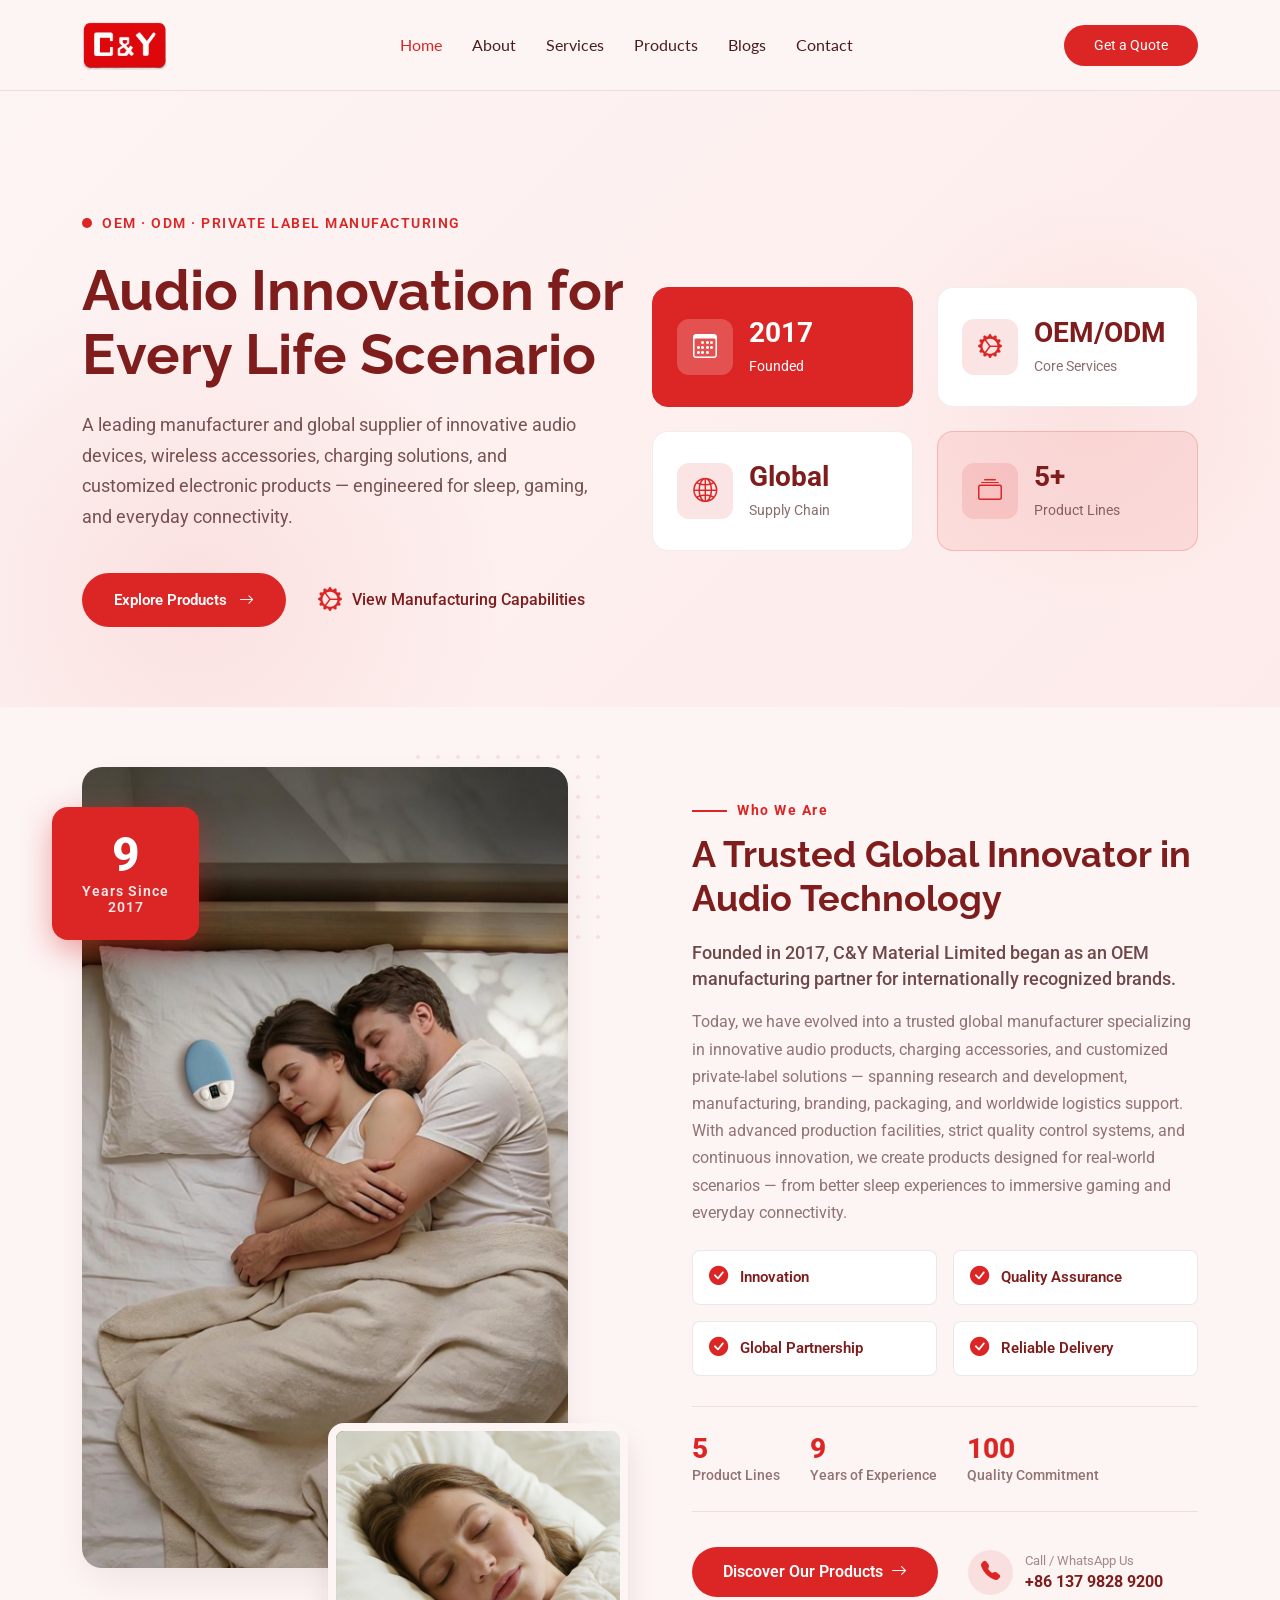
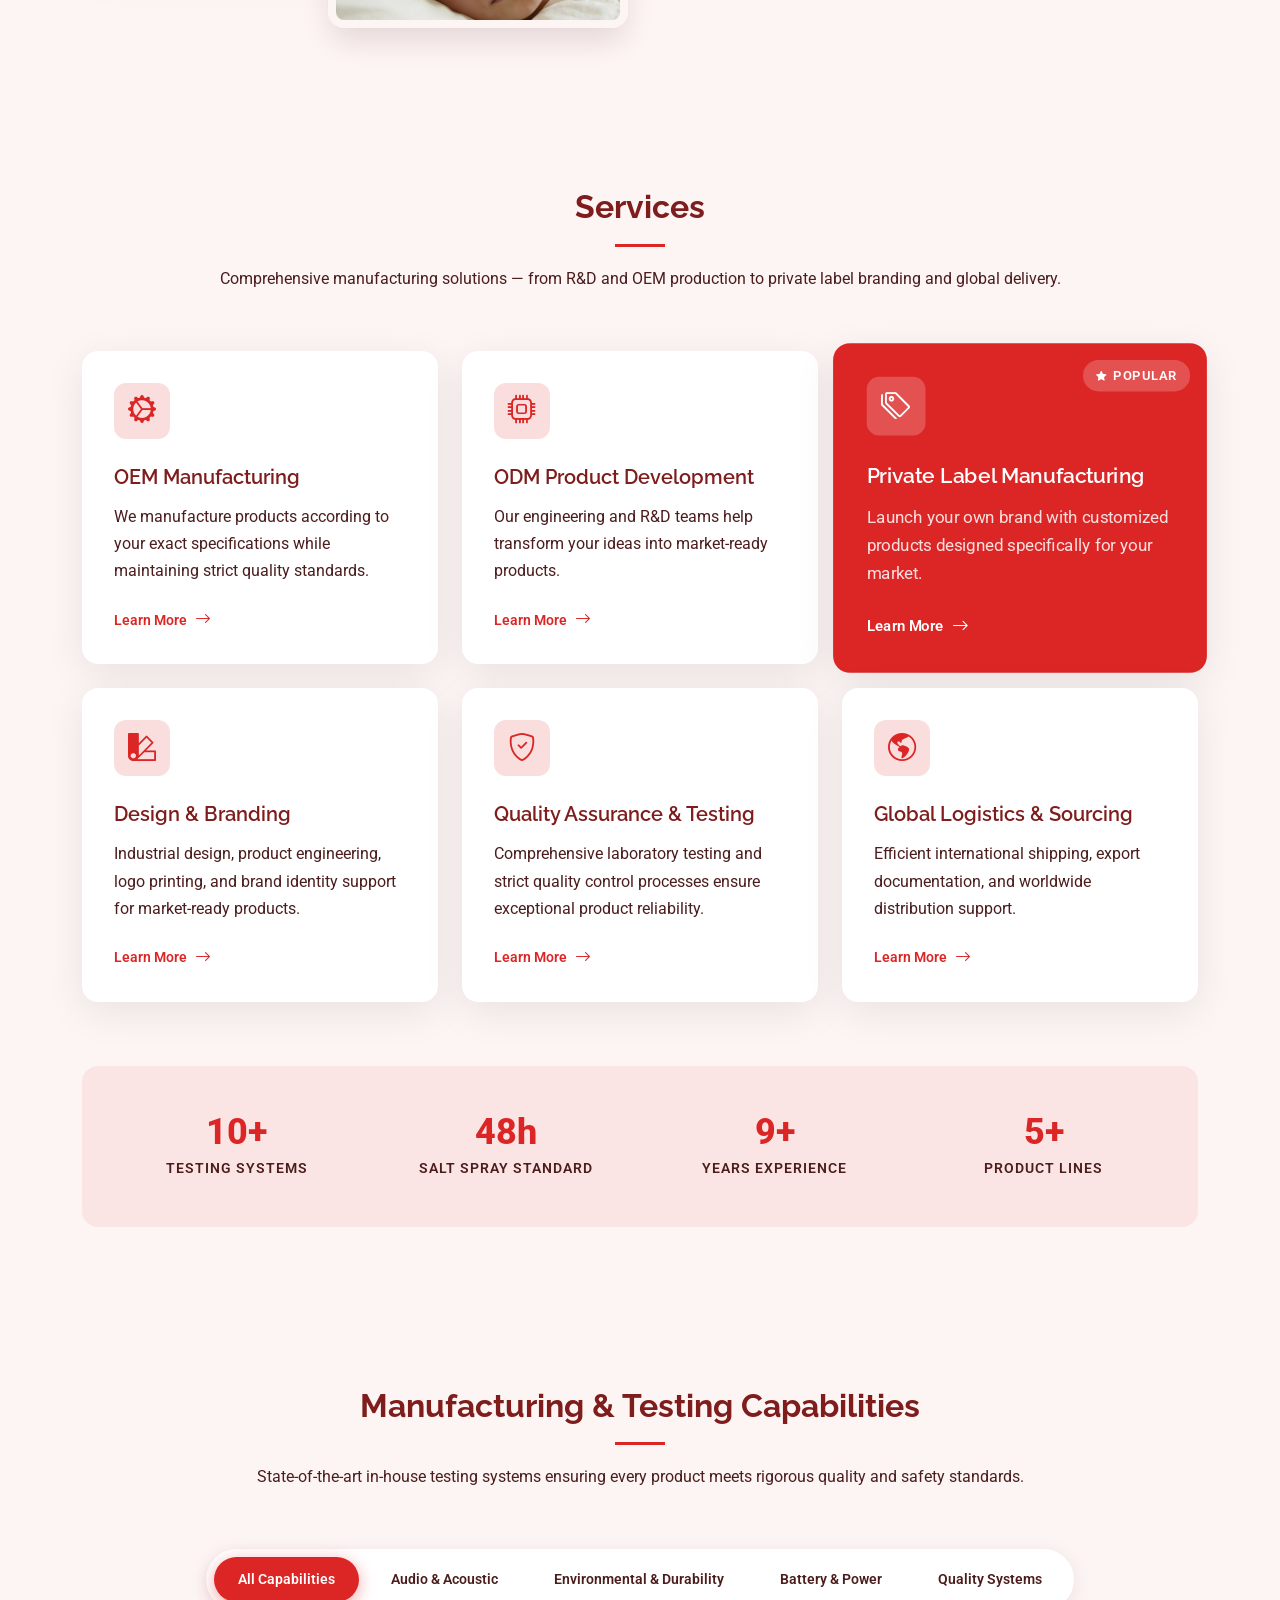
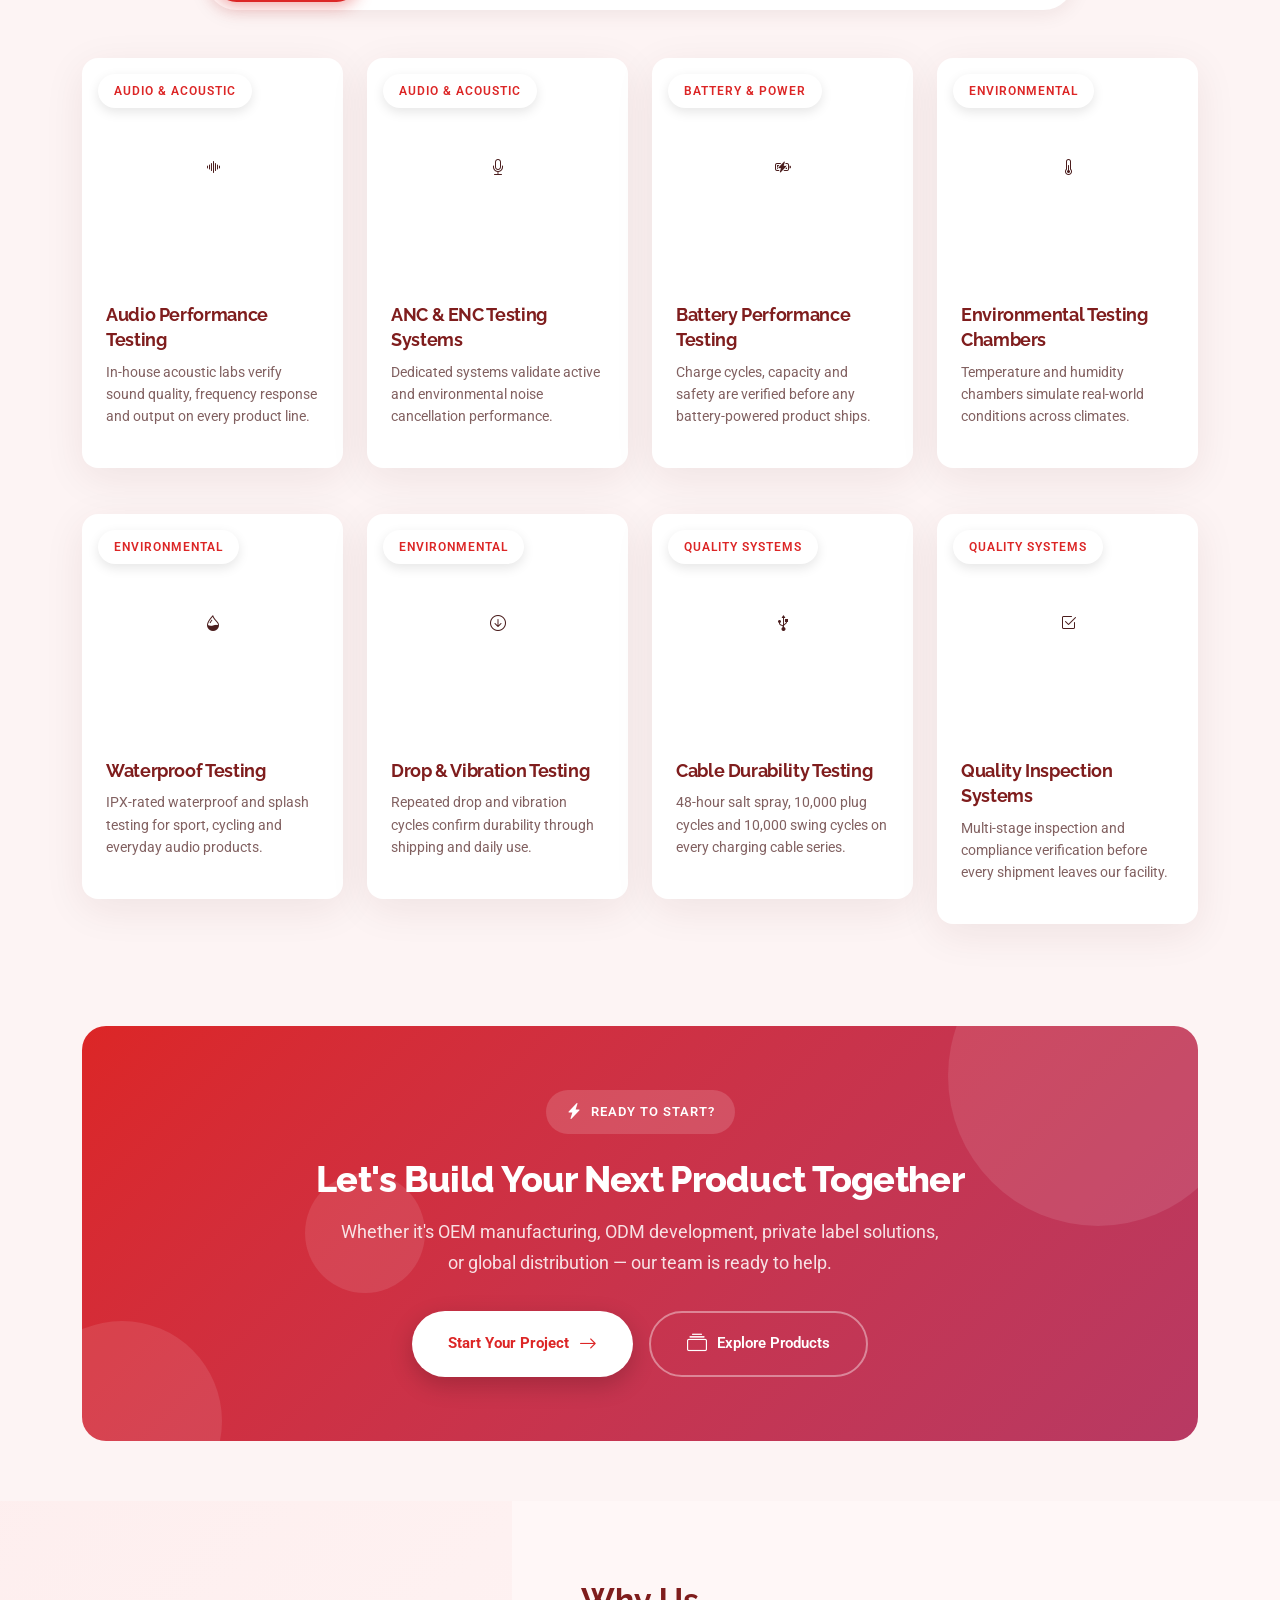
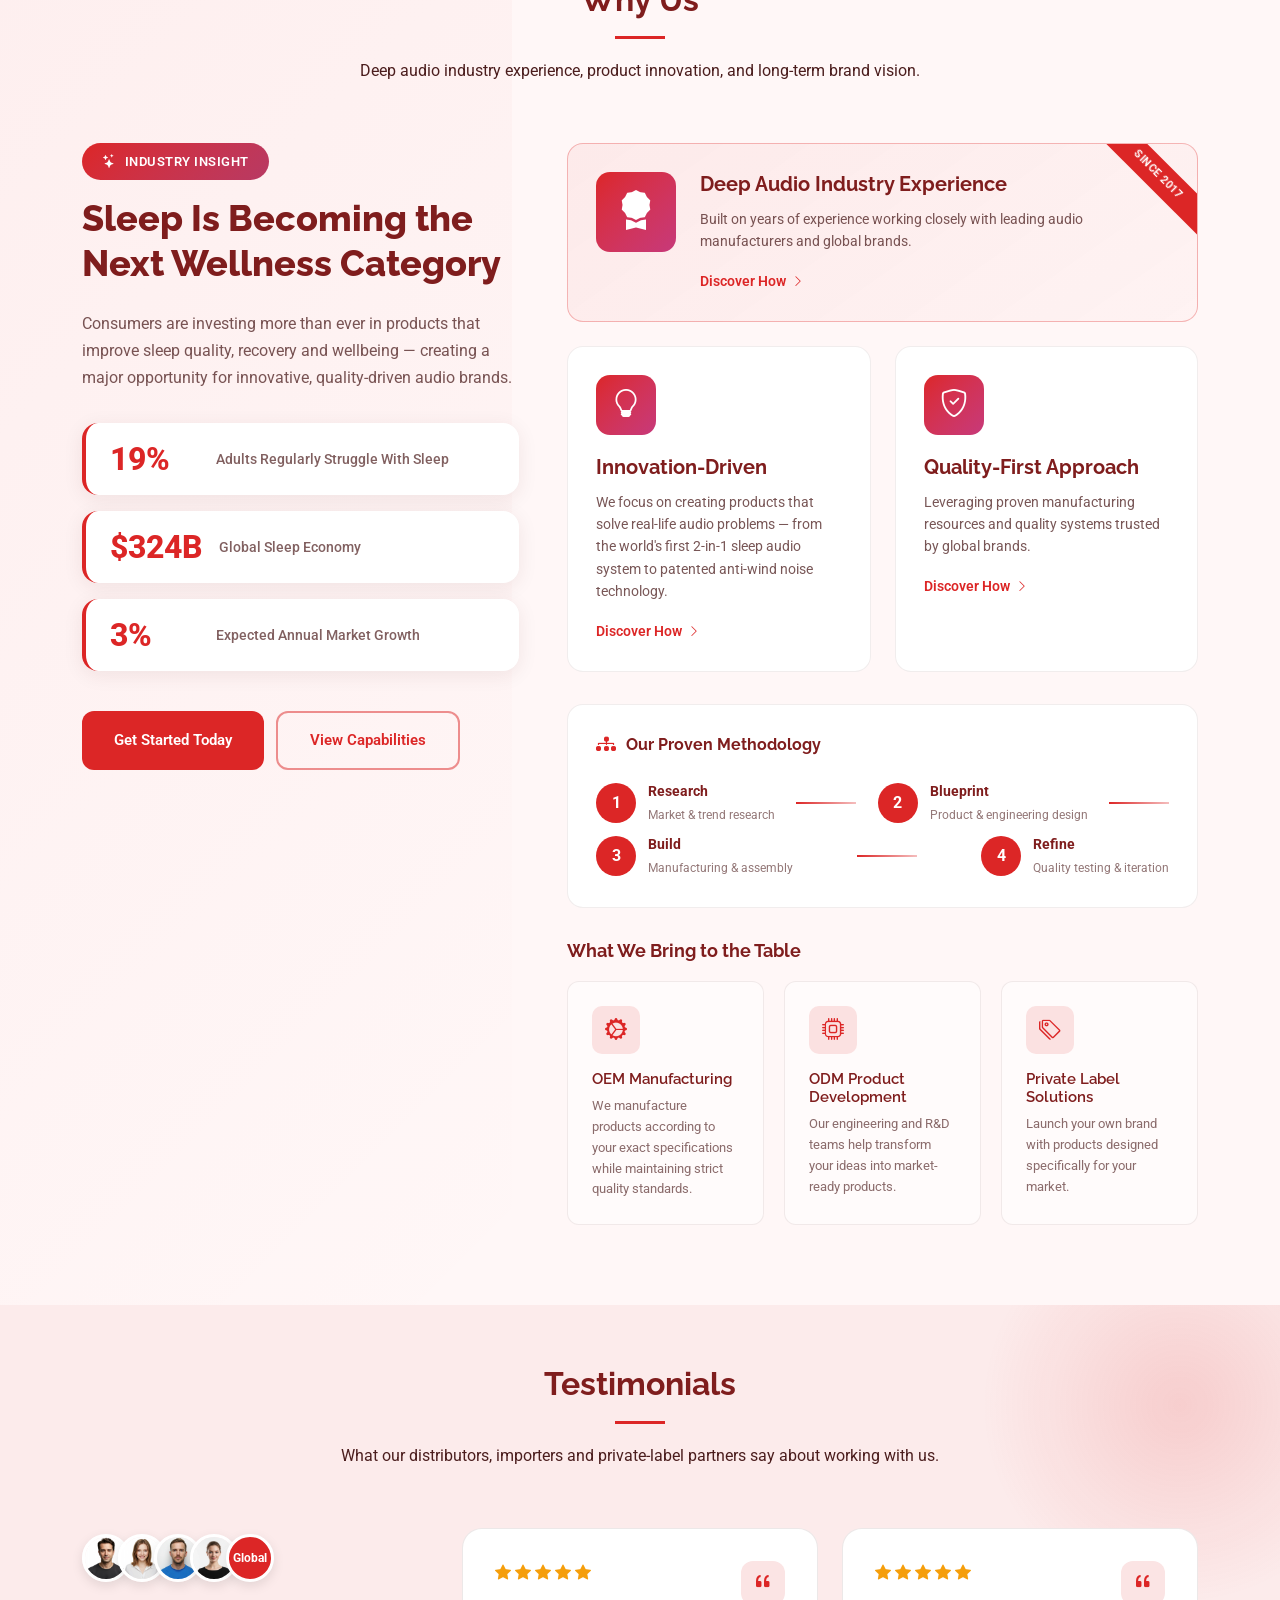
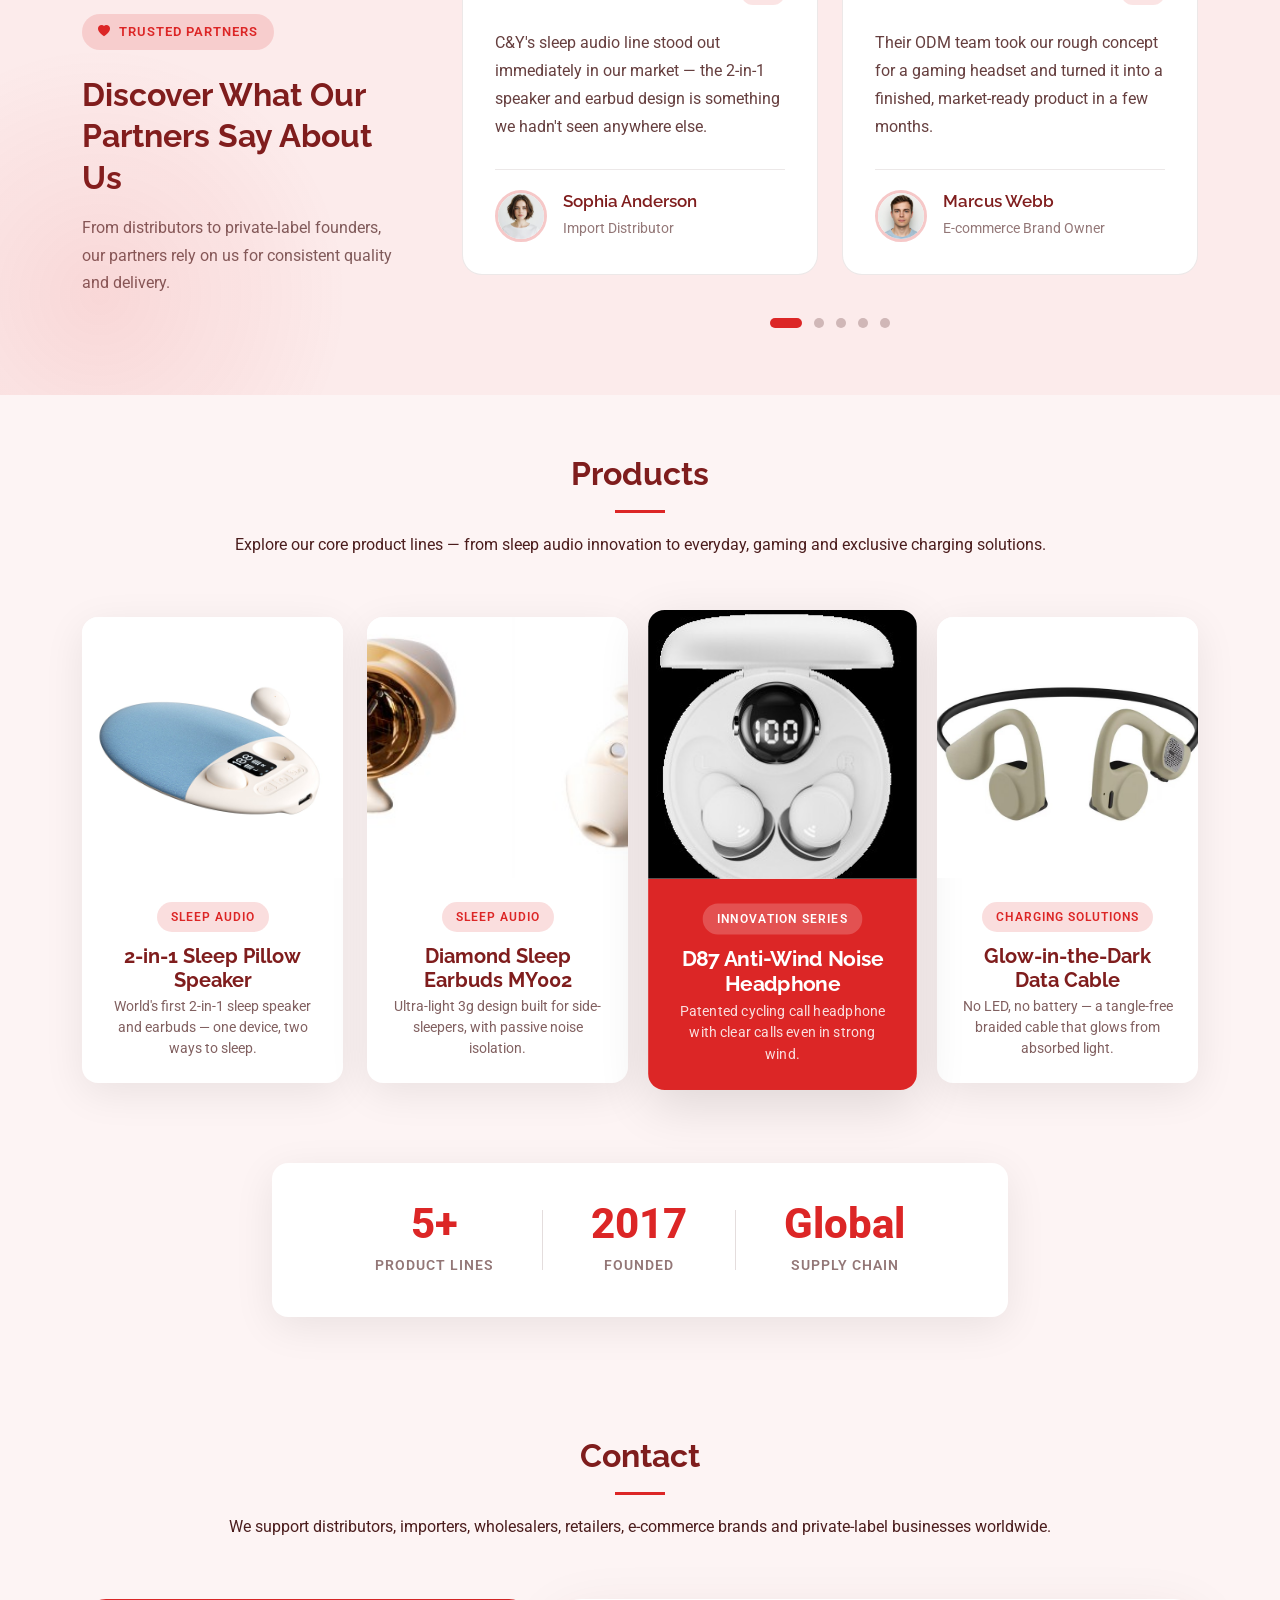
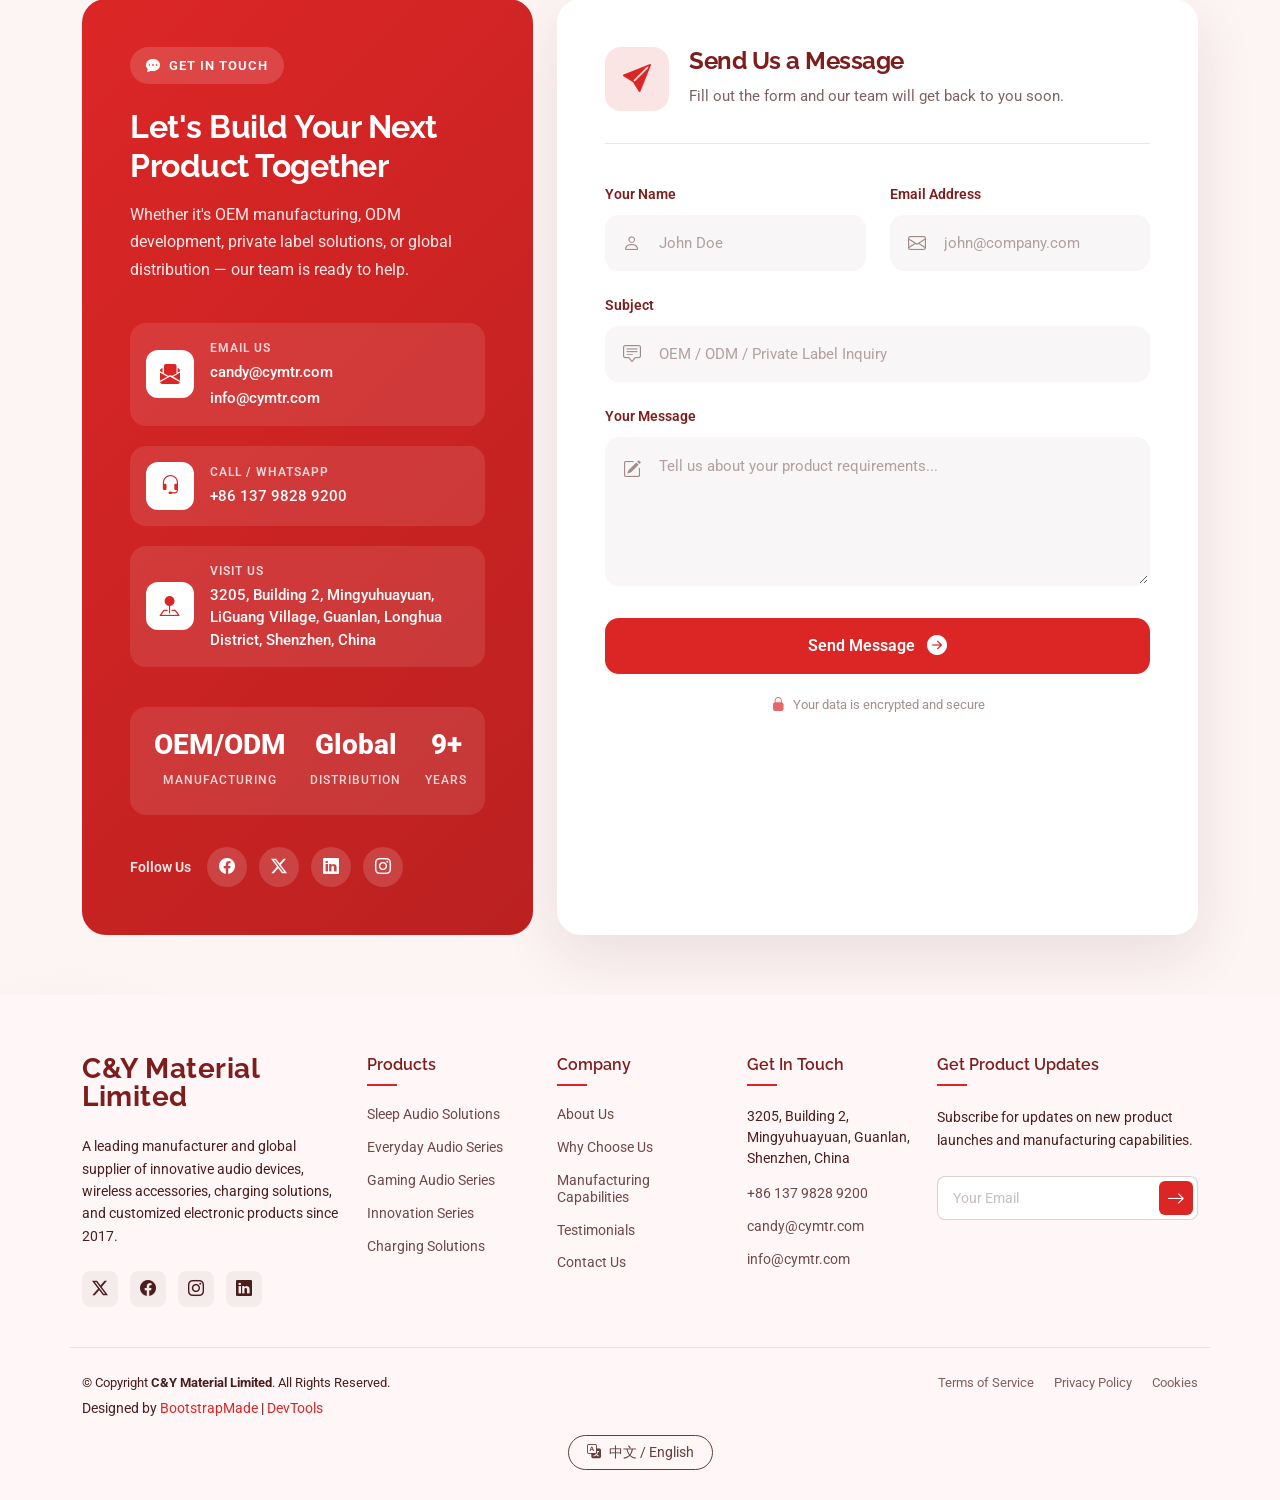
==== commit ac9150f5: "structure done" ====
--- a/index.html
+++ b/index.html
@@ -95,12 +95,12 @@
 
       <nav id="navmenu" class="navmenu">
         <ul>
-          <li><a href="#hero" class="active" data-en="Home" data-zh="首页">Home</a></li>
-          <li><a href="#about" data-en="About" data-zh="关于我们">About</a></li>
-          <li><a href="#services" data-en="Services" data-zh="服务">Services</a></li>
-          <li><a href="#portfolio" data-en="Capabilities" data-zh="制造能力">Capabilities</a></li>
-          <li><a href="#products" data-en="Products" data-zh="产品">Products</a></li>
-          <li><a href="#contact" data-en="Contact" data-zh="联系我们">Contact</a></li>
+          <li><a href="index.html" class="active" data-en="Home" data-zh="首页">Home</a></li>
+          <li><a href="about.html" data-en="About" data-zh="关于我们">About</a></li>
+          <li><a href="service.html" data-en="Services" data-zh="服务">Services</a></li>
+          <li><a href="products.html" data-en="Products" data-zh="制造能力">Products</a></li>
+          <li><a href="blogs.html" data-en="Blogs" data-zh="产品">Blogs</a></li>
+          <li><a href="contact.html" data-en="Contact" data-zh="联系我们">Contact</a></li>
         </ul>
         <i class="mobile-nav-toggle d-xl-none bi bi-list"></i>
       </nav>
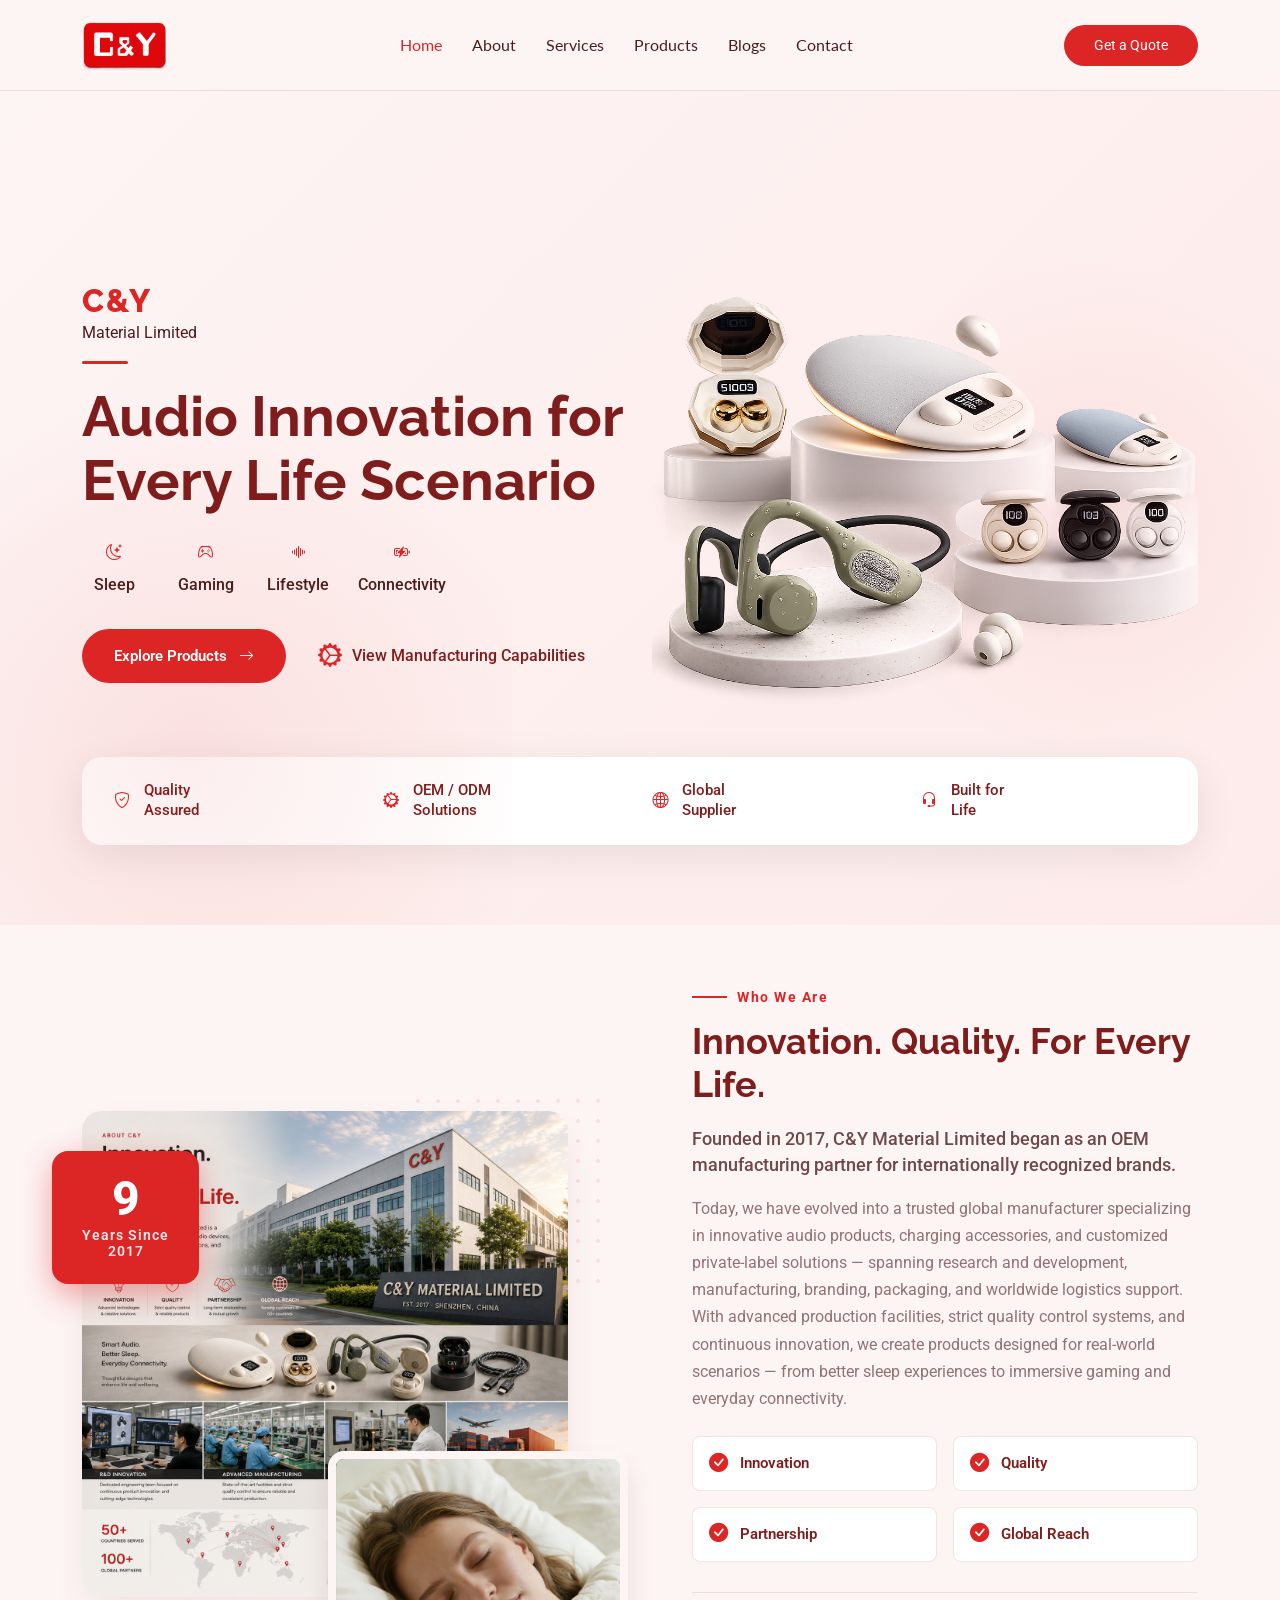
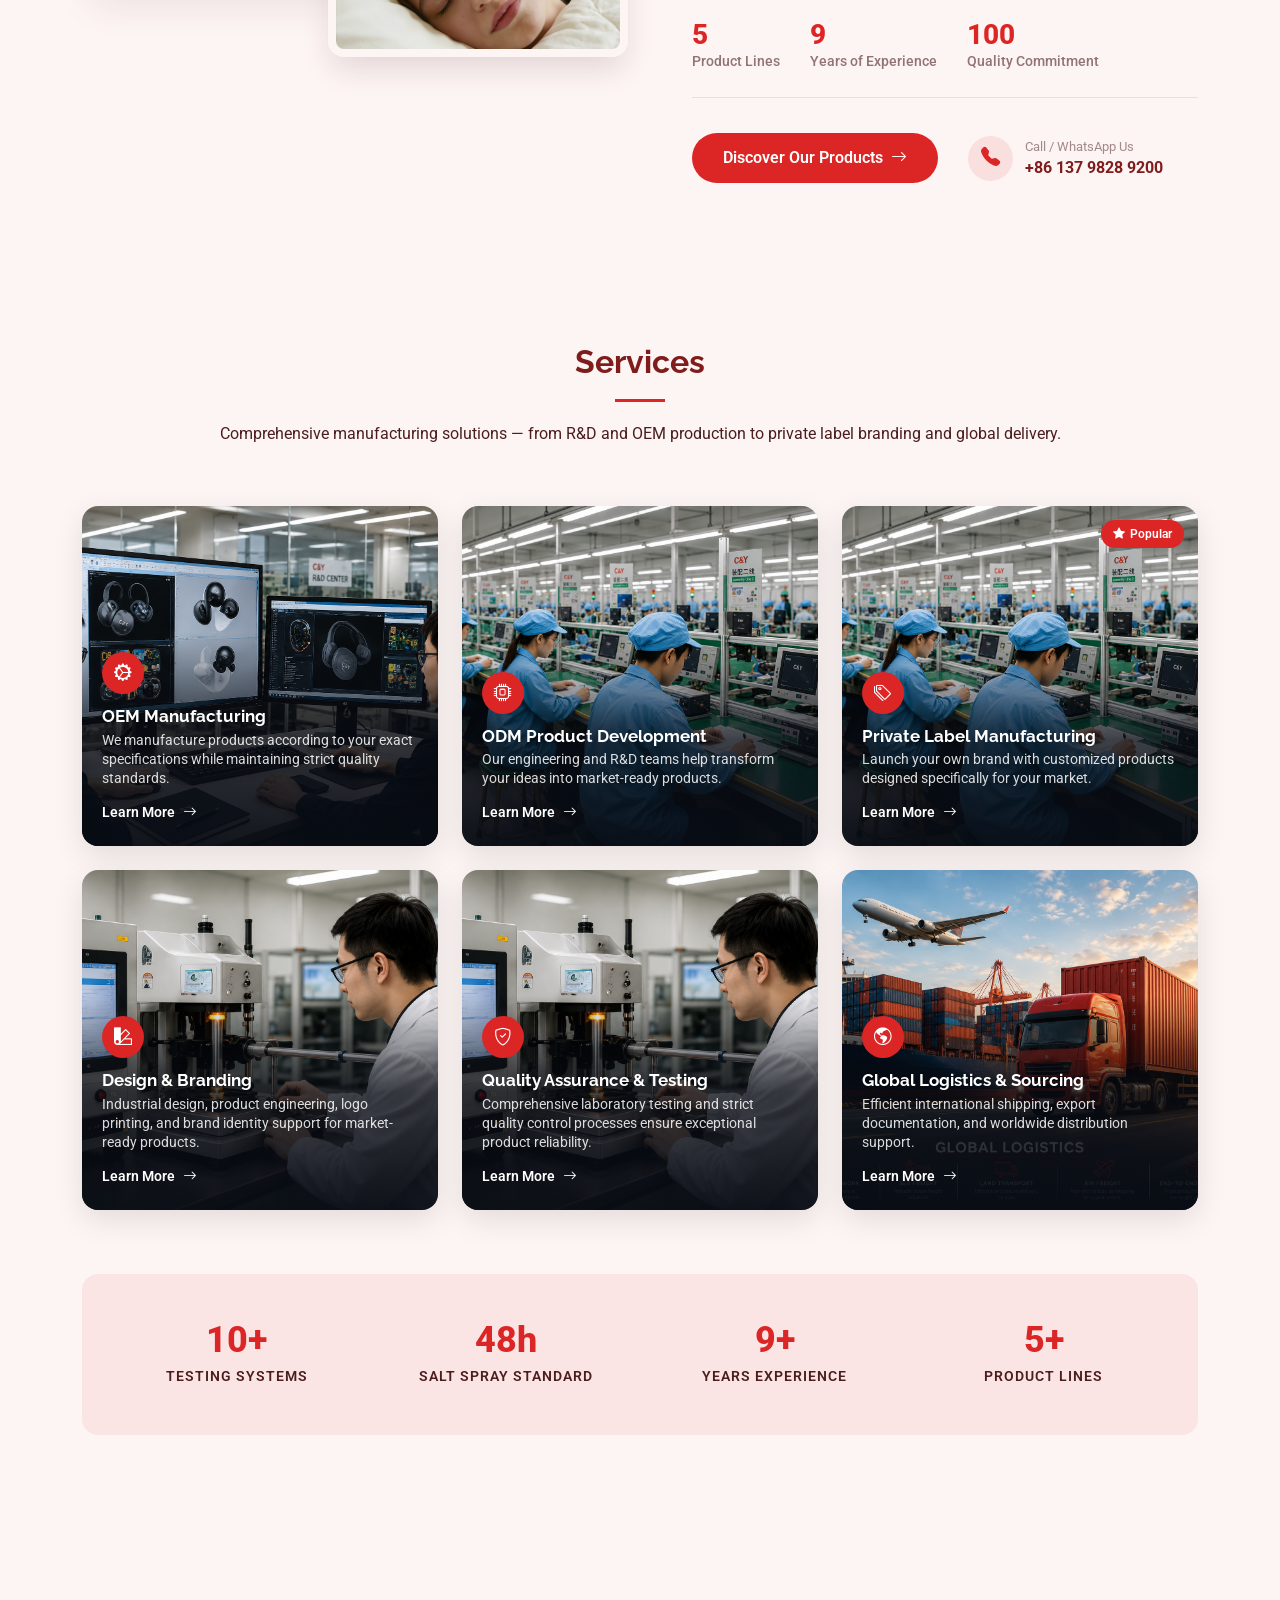
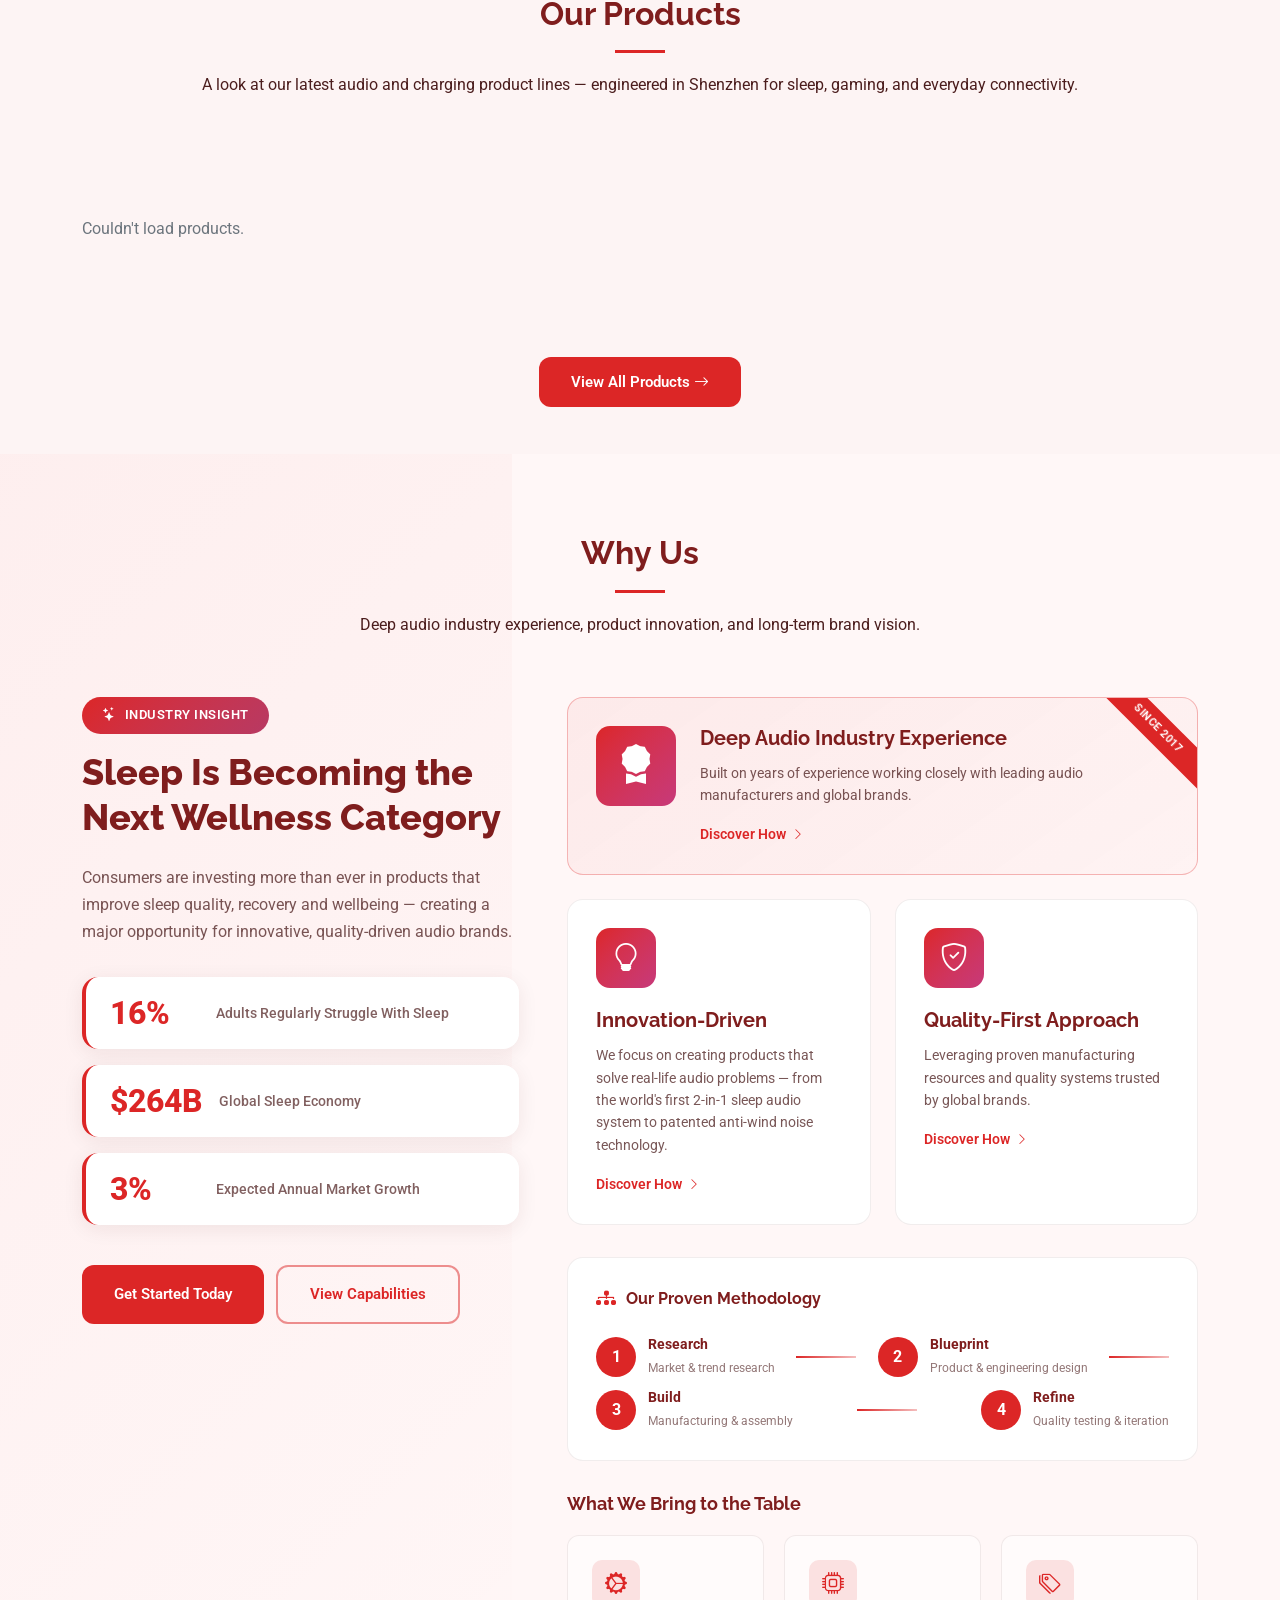
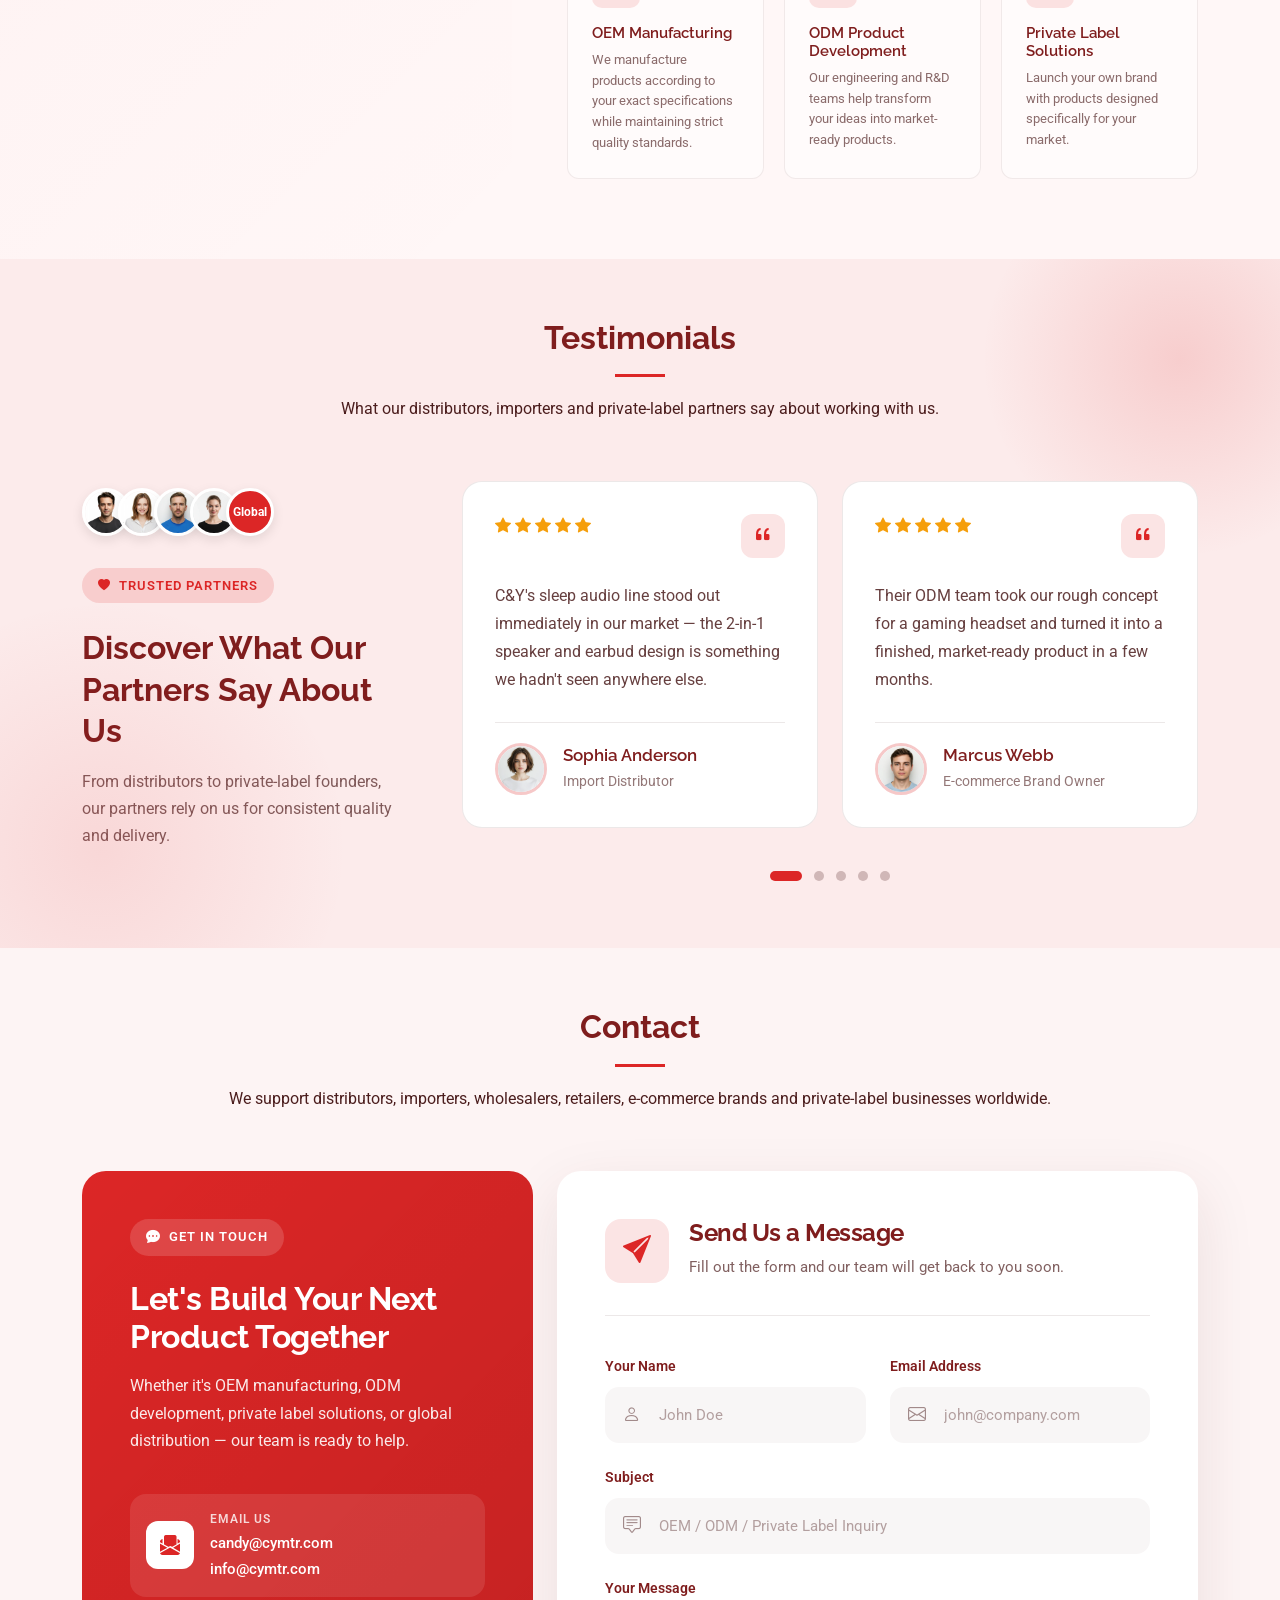
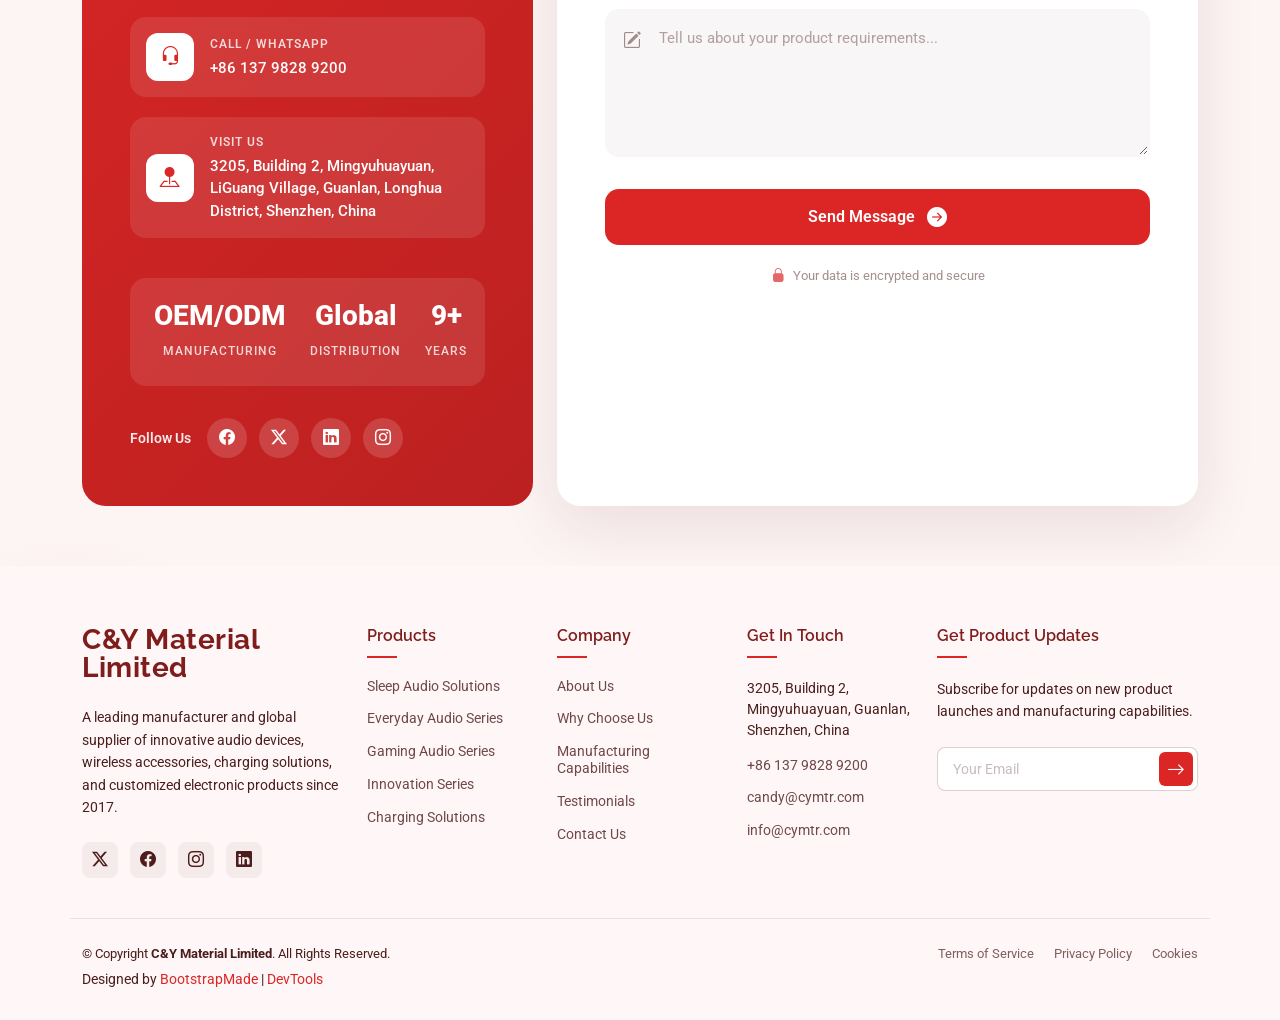
==== commit af1b5d21: "index page changes" ====
--- a/index.html
+++ b/index.html
@@ -7,8 +7,10 @@
 
   <!-- Primary SEO -->
   <title>C&amp;Y Material Limited | Audio OEM · ODM · Private Label Manufacturer, Shenzhen</title>
-  <meta name="description" content="C&Y Material Limited is a Shenzhen-based manufacturer of sleep audio, everyday, gaming and charging products. OEM, ODM and private label manufacturing with global supply chain support since 2017.">
-  <meta name="keywords" content="C&Y Material Limited, audio OEM manufacturer, ODM audio manufacturer, private label audio, sleep audio speaker, sleep pillow speaker, Bluetooth sleep earbuds, gaming audio manufacturer, anti-wind noise headphone, glow in the dark charging cable, Shenzhen electronics manufacturer">
+  <meta name="description"
+    content="C&Y Material Limited is a Shenzhen-based manufacturer of sleep audio, everyday, gaming and charging products. OEM, ODM and private label manufacturing with global supply chain support since 2017.">
+  <meta name="keywords"
+    content="C&Y Material Limited, audio OEM manufacturer, ODM audio manufacturer, private label audio, sleep audio speaker, sleep pillow speaker, Bluetooth sleep earbuds, gaming audio manufacturer, anti-wind noise headphone, glow in the dark charging cable, Shenzhen electronics manufacturer">
   <meta name="robots" content="index, follow">
   <meta name="author" content="C&Y Material Limited">
   <link rel="canonical" href="https://www.cymtr.com/">
@@ -17,16 +19,17 @@
   <meta property="og:type" content="website">
   <meta property="og:site_name" content="C&Y Material Limited">
   <meta property="og:title" content="C&Y Material Limited | Audio Innovation for Every Life Scenario">
-  <meta property="og:description" content="OEM, ODM and private label manufacturer of sleep audio, everyday, gaming and charging products, based in Shenzhen, China since 2017.">
+  <meta property="og:description"
+    content="OEM, ODM and private label manufacturer of sleep audio, everyday, gaming and charging products, based in Shenzhen, China since 2017.">
   <meta property="og:image" content="assets/img/about/about-main.jpg">
   <meta property="og:url" content="https://www.cymtr.com/">
   <meta property="og:locale" content="en_US">
-  <meta property="og:locale:alternate" content="zh_CN">
 
   <!-- Twitter -->
   <meta name="twitter:card" content="summary_large_image">
   <meta name="twitter:title" content="C&Y Material Limited | Audio OEM · ODM · Private Label Manufacturer">
-  <meta name="twitter:description" content="Sleep audio, everyday, gaming and charging products manufactured in Shenzhen, China since 2017.">
+  <meta name="twitter:description"
+    content="Sleep audio, everyday, gaming and charging products manufactured in Shenzhen, China since 2017.">
   <meta name="twitter:image" content="assets/img/about/about-main.jpg">
 
   <!-- Structured Data -->
@@ -62,7 +65,9 @@
   <!-- Fonts -->
   <link href="https://fonts.googleapis.com" rel="preconnect">
   <link href="https://fonts.gstatic.com" rel="preconnect" crossorigin>
-  <link href="https://fonts.googleapis.com/css2?family=Roboto:ital,wght@0,100;0,300;0,400;0,500;0,700;0,900;1,100;1,300;1,400;1,500;1,700;1,900&family=Lato:ital,wght@0,100;0,300;0,400;0,700;0,900;1,100;1,300;1,400;1,700;1,900&family=Raleway:ital,wght@0,100;0,200;0,300;0,400;0,500;0,600;0,700;0,800;0,900;1,100;1,200;1,300;1,400;1,500;1,600;1,700;1,800;1,900&display=swap" rel="stylesheet">
+  <link
+    href="https://fonts.googleapis.com/css2?family=Roboto:ital,wght@0,100;0,300;0,400;0,500;0,700;0,900;1,100;1,300;1,400;1,500;1,700;1,900&family=Lato:ital,wght@0,100;0,300;0,400;0,700;0,900;1,100;1,300;1,400;1,700;1,900&family=Raleway:ital,wght@0,100;0,200;0,300;0,400;0,500;0,600;0,700;0,800;0,900;1,100;1,200;1,300;1,400;1,500;1,600;1,700;1,800;1,900&display=swap"
+    rel="stylesheet">
 
   <!-- Vendor CSS Files -->
   <link href="assets/vendor/bootstrap/css/bootstrap.min.css" rel="stylesheet">
@@ -74,14 +79,363 @@
   <!-- Main CSS File -->
   <link href="assets/css/main.css" rel="stylesheet">
 
-  <!-- =======================================================
-  * Template Name: Orbit
-  * Template URL: https://bootstrapmade.com/orbit-bootstrap-template/
-  * Updated: Jan 13 2026 with Bootstrap v5.3.8
-  * Author: BootstrapMade.com
-  * License: https://bootstrapmade.com/license/
-  * Content customized for C&Y Material Limited
-  ======================================================== -->
+  <style>
+    .featured-products-swiper {
+      padding-bottom: 45px;
+    }
+
+    .featured-products-swiper .swiper-slide {
+      height: auto;
+      display: flex;
+    }
+
+    .featured-products-swiper .swiper-slide .team-card {
+      width: 100%;
+    }
+
+    .featured-products-swiper .swiper-pagination-bullet-active {
+      background: var(--accent-color, #0d6efd);
+    }
+
+    .grid-status {
+      text-align: center;
+      padding: 60px 0;
+      color: #6c757d;
+      width: 100%;
+    }
+
+    /* Keep card size fixed on hover; the info area background fills with the accent color and text turns white */
+    .featured-products-swiper .team-card,
+    .featured-products-swiper .team-card .member-img img {
+      transform: none !important;
+    }
+
+    .featured-products-swiper .team-card:hover,
+    .featured-products-swiper .team-card:hover .member-img img {
+      transform: none !important;
+    }
+
+    .featured-products-swiper .team-card .member-info {
+      transition: background-color .25s ease, color .25s ease;
+    }
+
+    .featured-products-swiper .team-card .member-info * {
+      transition: color .25s ease;
+    }
+
+    .featured-products-swiper .team-card:hover .member-info {
+      background: var(--accent-color, #0d6efd);
+    }
+
+    .featured-products-swiper .team-card:hover .member-info * {
+      color: #fff !important;
+    }
+
+    .featured-products-swiper .team-card:hover .member-info .member-badge {
+      background: rgba(255, 255, 255, .2) !important;
+    }
+
+    .btn-featured {
+      padding: 16px 32px;
+      background: var(--accent-color);
+      color: var(--contrast-color);
+      border-radius: 12px;
+      font-weight: 600;
+      font-size: 15px;
+      text-decoration: none;
+      transition: all 0.3s ease;
+    }
+
+    .btn-featured:hover {
+      background: color-mix(in srgb, var(--accent-color), #000 15%);
+      transform: translateY(-2px);
+      color: var(--contrast-color);
+      box-shadow: 0 12px 28px color-mix(in srgb, var(--accent-color), transparent 55%);
+    }
+
+    /* Hero brand mark */
+    .hero-brand {
+      position: relative;
+      margin-bottom: 20px;
+    }
+
+    .hero-brand-mark {
+
+      font-weight: 800;
+      color: var(--accent-color, #a4161a);
+      letter-spacing: 2px;
+      margin: 0;
+      line-height: 1;
+    }
+
+    .hero-brand-sub {
+      display: block;
+
+      color: var(--default-color, #444);
+      margin-top: 4px;
+    }
+
+    .hero-brand-rule {
+      display: block;
+      width: 46px;
+      height: 3px;
+      background: var(--accent-color, #a4161a);
+      margin-top: 16px;
+      border-radius: 2px;
+    }
+
+    /* Hero icon row */
+    .hero-icon-row {
+      display: flex;
+      gap: 28px;
+      margin: 28px 0 32px 0;
+      flex-wrap: wrap;
+    }
+
+    .hero-icon-item {
+      display: flex;
+      flex-direction: column;
+      align-items: center;
+      gap: 8px;
+      text-align: center;
+      min-width: 64px;
+    }
+
+    .hero-icon-item i {
+
+      color: var(--accent-color, #a4161a);
+    }
+
+    .hero-icon-item span {
+
+      color: var(--default-color, #444);
+      font-weight: 500;
+    }
+
+    /* Hero image */
+    .hero-image-wrapper {
+      border-radius: 1.5rem;
+      overflow: hidden;
+    }
+
+    .hero-image-wrapper .hero-image {
+      width: 100%;
+      height: 100%;
+      object-fit: cover;
+      display: block;
+    }
+
+    /* Bottom feature strip */
+    .hero-feature-strip {
+
+      background: #fff;
+      border-radius: 1.25rem;
+      box-shadow: 0 10px 40px rgba(0, 0, 0, .08);
+      padding: 24px 32px;
+      display: flex;
+      justify-content: space-between;
+      flex-wrap: wrap;
+      gap: 24px;
+    }
+
+    .hero-feature-item {
+      display: flex;
+      align-items: center;
+      gap: 14px;
+      flex: 1 1 200px;
+    }
+
+    .hero-feature-item i {
+
+      color: var(--accent-color, #a4161a);
+      flex-shrink: 0;
+    }
+
+    .hero-feature-item span {
+      font-size: .95rem;
+      font-weight: 500;
+      color: var(--heading-color, #222);
+      line-height: 1.3;
+    }
+
+    @media (max-width: 768px) {
+      .hero-icon-row {
+        gap: 20px;
+      }
+
+      .hero-feature-strip {
+        padding: 20px;
+      }
+    }
+
+    /* ========== Facilities & Capabilities section ========== */
+    .capability-showcase-card {
+      position: relative;
+      border-radius: 1rem;
+      overflow: hidden;
+      height: 260px;
+      box-shadow: 0 10px 30px rgba(0, 0, 0, .1);
+    }
+
+    .capability-showcase-card img {
+      width: 100%;
+      height: 100%;
+      object-fit: cover;
+      display: block;
+      transition: transform .4s ease;
+    }
+
+    .capability-showcase-card:hover img {
+      transform: scale(1.06);
+    }
+
+    .capability-showcase-overlay {
+      position: absolute;
+      inset: auto 0 0 0;
+      padding: 16px 18px;
+      background: linear-gradient(0deg, rgba(8, 12, 20, .92) 0%, rgba(8, 12, 20, .55) 65%, rgba(8, 12, 20, 0) 100%);
+      color: #fff;
+    }
+
+    .capability-showcase-overlay h4 {
+      font-size: 1.05rem;
+      font-weight: 700;
+      margin-bottom: 4px;
+      color: #fff;
+    }
+
+    .capability-showcase-overlay p {
+      font-size: .82rem;
+      line-height: 1.4;
+      color: rgba(255, 255, 255, .85);
+      margin: 0;
+    }
+
+    .capability-stats-strip {
+      margin-top: 40px;
+      background: var(--accent-color, #a4161a);
+      border-radius: 1.25rem;
+      padding: 30px 32px;
+      display: flex;
+      flex-wrap: wrap;
+      justify-content: space-between;
+      gap: 20px;
+    }
+
+    .capability-stat-item {
+      flex: 1 1 160px;
+      text-align: center;
+      color: #fff;
+    }
+
+    .capability-stat-number {
+      font-size: 2.25rem;
+      font-weight: 800;
+      line-height: 1;
+    }
+
+    .capability-stat-plus {
+      font-size: 2.25rem;
+      font-weight: 800;
+    }
+
+    .capability-stat-label {
+      display: block;
+      font-size: .85rem;
+      margin-top: 6px;
+      color: rgba(255, 255, 255, .85);
+    }
+
+    .capability-team-photo {
+      border-radius: 1.25rem;
+      overflow: hidden;
+      box-shadow: 0 15px 40px rgba(0, 0, 0, .12);
+    }
+
+    .capability-team-photo img {
+      width: 100%;
+      display: block;
+    }
+
+    @media (max-width: 768px) {
+      .capability-showcase-card {
+        height: 200px;
+      }
+
+      .capability-stats-strip {
+        padding: 24px;
+      }
+
+      .capability-stat-number,
+      .capability-stat-plus {
+        font-size: 1.75rem;
+      }
+    }
+
+    /* Services section — reuses the Facilities showcase-card look, taller for more text */
+    .service-showcase-card {
+      height: 340px;
+    }
+
+    .service-showcase-card .capability-showcase-overlay {
+      background: linear-gradient(0deg, rgba(8, 12, 20, .95) 0%, rgba(8, 12, 20, .75) 55%, rgba(8, 12, 20, 0) 100%);
+      padding: 20px 20px 22px 20px;
+    }
+
+    .service-showcase-icon {
+      width: 42px;
+      height: 42px;
+      border-radius: 50%;
+      background: var(--accent-color, #a4161a);
+      display: flex;
+      align-items: center;
+      justify-content: center;
+      margin-bottom: 12px;
+      font-size: 1.1rem;
+      color: #fff;
+    }
+
+    .service-showcase-card .capability-showcase-overlay p {
+      font-size: .85rem;
+      margin-bottom: 12px;
+    }
+
+    .service-showcase-link {
+      display: inline-flex;
+      align-items: center;
+      gap: 8px;
+      color: #fff;
+      font-weight: 600;
+      font-size: .85rem;
+      text-decoration: none;
+    }
+
+    .service-showcase-link:hover {
+      color: var(--accent-color, #a4161a);
+    }
+
+    .service-showcase-badge {
+      position: absolute;
+      top: 14px;
+      right: 14px;
+      z-index: 3;
+      background: var(--accent-color, #a4161a);
+      color: #fff;
+      font-size: .75rem;
+      font-weight: 600;
+      padding: 5px 12px;
+      border-radius: 50px;
+      display: inline-flex;
+      align-items: center;
+      gap: 5px;
+    }
+
+    @media (max-width: 768px) {
+      .service-showcase-card {
+        height: 300px;
+      }
+    }
+  </style>
 </head>
 
 <body class="index-page">
@@ -95,23 +449,24 @@
 
       <nav id="navmenu" class="navmenu">
         <ul>
-          <li><a href="index.html" class="active" data-en="Home" data-zh="首页">Home</a></li>
-          <li><a href="about.html" data-en="About" data-zh="关于我们">About</a></li>
-          <li><a href="service.html" data-en="Services" data-zh="服务">Services</a></li>
-          <li><a href="products.html" data-en="Products" data-zh="制造能力">Products</a></li>
-          <li><a href="blogs.html" data-en="Blogs" data-zh="产品">Blogs</a></li>
-          <li><a href="contact.html" data-en="Contact" data-zh="联系我们">Contact</a></li>
+          <li><a href="index.html" class="active">Home</a></li>
+          <li><a href="about.html">About</a></li>
+          <li><a href="service.html">Services</a></li>
+          <li><a href="products.html">Products</a></li>
+          <li><a href="blogs.html">Blogs</a></li>
+          <li><a href="contact.html">Contact</a></li>
         </ul>
         <i class="mobile-nav-toggle d-xl-none bi bi-list"></i>
       </nav>
 
-      <a class="btn-getstarted" href="#contact" data-en="Get a Quote" data-zh="获取报价">Get a Quote</a>
+      <a class="btn-getstarted" href="#contact">Get a Quote</a>
 
     </div>
   </header>
 
   <main class="main">
 
+
     <!-- Hero Section -->
     <section id="hero" class="hero section">
 
@@ -121,72 +476,76 @@
 
           <div class="col-lg-6" data-aos="fade-right" data-aos-delay="200">
             <div class="hero-content">
-              <div class="hero-tag" data-aos="fade-up" data-aos-delay="250">
-                <span class="tag-dot"></span>
-                <span class="tag-text" data-en="OEM · ODM · Private Label Manufacturing" data-zh="OEM · ODM · 贴牌代工制造">OEM · ODM · Private Label Manufacturing</span>
-              </div>
-
-              <h1 class="hero-headline" data-aos="fade-up" data-aos-delay="300" data-en="Audio Innovation for Every Life Scenario" data-zh="为每一种生活场景，创造音频创新">Audio Innovation for Every Life Scenario</h1>
-
-              <p class="hero-text" data-aos="fade-up" data-aos-delay="350" data-en="A leading manufacturer and global supplier of innovative audio devices, wireless accessories, charging solutions, and customized electronic products — engineered for sleep, gaming, and everyday connectivity." data-zh="C&Y是一家领先的创新音频设备、无线配件、充电方案及定制电子产品制造商与全球供应商——专为睡眠、游戏及日常连接场景而设计。">A leading manufacturer and global supplier of innovative audio devices, wireless accessories, charging solutions, and customized electronic products — engineered for sleep, gaming, and everyday connectivity.</p>
+
+              <div class="hero-brand" data-aos="fade-up" data-aos-delay="220">
+                <h2 class="hero-brand-mark">C&amp;Y</h2>
+                <span class="hero-brand-sub">Material Limited</span>
+                <span class="hero-brand-rule"></span>
+              </div>
+
+              <h1 class="hero-headline" data-aos="fade-up" data-aos-delay="300">Audio Innovation for Every
+                Life Scenario</h1>
+
+              <div class="hero-icon-row" data-aos="fade-up" data-aos-delay="380">
+                <div class="hero-icon-item">
+                  <i class="bi bi-moon-stars"></i>
+                  <span>Sleep</span>
+                </div>
+                <div class="hero-icon-item">
+                  <i class="bi bi-controller"></i>
+                  <span>Gaming</span>
+                </div>
+                <div class="hero-icon-item">
+                  <i class="bi bi-soundwave"></i>
+                  <span>Lifestyle</span>
+                </div>
+                <div class="hero-icon-item">
+                  <i class="bi bi-battery-charging"></i>
+                  <span>Connectivity</span>
+                </div>
+              </div>
 
               <div class="hero-cta" data-aos="fade-up" data-aos-delay="400">
                 <a href="#products" class="cta-button">
-                  <span data-en="Explore Products" data-zh="浏览产品">Explore Products</span>
+                  <span>Explore Products</span>
                   <i class="bi bi-arrow-right"></i>
                 </a>
                 <a href="#portfolio" class="cta-link">
                   <i class="bi bi-gear-wide-connected"></i>
-                  <span data-en="View Manufacturing Capabilities" data-zh="查看制造能力">View Manufacturing Capabilities</span>
+                  <span>View Manufacturing
+                    Capabilities</span>
                 </a>
               </div>
+
             </div>
           </div>
 
           <div class="col-lg-6" data-aos="fade-left" data-aos-delay="300">
-            <div class="stats-grid">
-              <div class="stat-card stat-card-primary" data-aos="zoom-in" data-aos-delay="350">
-                <div class="stat-icon-wrap">
-                  <i class="bi bi-calendar3"></i>
-                </div>
-                <div class="stat-info">
-                  <span class="stat-value">2017</span>
-                  <span class="stat-title" data-en="Founded" data-zh="成立年份">Founded</span>
-                </div>
-              </div>
-
-              <div class="stat-card" data-aos="zoom-in" data-aos-delay="400">
-                <div class="stat-icon-wrap">
-                  <i class="bi bi-gear-wide-connected"></i>
-                </div>
-                <div class="stat-info">
-                  <span class="stat-value">OEM/ODM</span>
-                  <span class="stat-title" data-en="Core Services" data-zh="核心业务">Core Services</span>
-                </div>
-              </div>
-
-              <div class="stat-card" data-aos="zoom-in" data-aos-delay="450">
-                <div class="stat-icon-wrap">
-                  <i class="bi bi-globe2"></i>
-                </div>
-                <div class="stat-info">
-                  <span class="stat-value" data-en="Global" data-zh="全球">Global</span>
-                  <span class="stat-title" data-en="Supply Chain" data-zh="供应链">Supply Chain</span>
-                </div>
-              </div>
-
-              <div class="stat-card stat-card-accent" data-aos="zoom-in" data-aos-delay="500">
-                <div class="stat-icon-wrap">
-                  <i class="bi bi-collection"></i>
-                </div>
-                <div class="stat-info">
-                  <span class="stat-value">5+</span>
-                  <span class="stat-title" data-en="Product Lines" data-zh="产品系列">Product Lines</span>
-                </div>
-              </div>
-            </div>
-          </div>
-
+            <div class="hero-image-wrapper">
+              <img src="assets/img/banner3.png" alt="C&Y Material Limited audio product lineup"
+                class="img-fluid hero-image">
+            </div>
+          </div>
+
+        </div>
+
+        <div class="hero-feature-strip" data-aos="fade-up" data-aos-delay="450">
+          <div class="hero-feature-item">
+            <i class="bi bi-shield-check"></i>
+            <span>Quality<br>Assured</span>
+          </div>
+          <div class="hero-feature-item">
+            <i class="bi bi-gear-wide-connected"></i>
+            <span>OEM / ODM<br>Solutions</span>
+          </div>
+          <div class="hero-feature-item">
+            <i class="bi bi-globe2"></i>
+            <span>Global<br>Supplier</span>
+          </div>
+          <div class="hero-feature-item">
+            <i class="bi bi-headset"></i>
+            <span>Built for<br>Life</span>
+          </div>
         </div>
 
       </div>
@@ -203,14 +562,17 @@
           <div class="col-xl-6 aos-init aos-animate" data-aos="fade-right" data-aos-delay="200">
             <div class="about-images-wrapper">
               <div class="image-main">
-                <img src="assets/img/about/about-main.jpg" alt="C&Y Material Limited sleep audio product in use" class="img-fluid">
+                <img src="assets/img/about/about-full.png" alt="C&Y Material Limited sleep audio product in use"
+                  class="img-fluid">
               </div>
               <div class="image-offset">
-                <img src="assets/img/about/about-square.jpg" alt="C&Y Material Limited lifestyle audio product" class="img-fluid">
+                <img src="assets/img/about/about-square.jpg" alt="C&Y Material Limited lifestyle audio product"
+                  class="img-fluid">
               </div>
               <div class="experience-badge">
-                <span class="years purecounter" data-purecounter-start="0" data-purecounter-end="9" data-purecounter-duration="1">9</span>
-                <span class="text" data-en="Years Since<br>2017" data-zh="自2017年<br>深耕行业">Years Since<br>2017</span>
+                <span class="years purecounter" data-purecounter-start="0" data-purecounter-end="9"
+                  data-purecounter-duration="1">9</span>
+                <span class="text">Years Since<br>2017</span>
               </div>
               <div class="shape-pattern"></div>
             </div>
@@ -218,59 +580,68 @@
 
           <div class="col-xl-6 aos-init aos-animate" data-aos="fade-left" data-aos-delay="300">
             <div class="about-content">
-              <div class="section-subtitle" data-en="Who We Are" data-zh="关于我们">Who We Are</div>
-              <h2 data-en="A Trusted Global Innovator in Audio Technology" data-zh="值得信赖的全球音频技术创新者">A Trusted Global Innovator in Audio Technology</h2>
-              <p class="lead-text" data-en="Founded in 2017, C&Y Material Limited began as an OEM manufacturing partner for internationally recognized brands." data-zh="C&Y材料有限公司成立于2017年，最初是国际知名品牌的OEM制造合作伙伴。">
-                Founded in 2017, C&Y Material Limited began as an OEM manufacturing partner for internationally recognized brands.
+              <div class="section-subtitle">Who We Are</div>
+              <h2>Innovation. Quality.
+                For Every Life.</h2>
+              <p class="lead-text">
+                Founded in 2017, C&Y Material Limited began as an OEM manufacturing partner for internationally
+                recognized brands.
               </p>
-              <p class="mb-4 description" data-en="Today, we have evolved into a trusted global manufacturer specializing in innovative audio products, charging accessories, and customized private-label solutions — spanning research and development, manufacturing, branding, packaging, and worldwide logistics support. With advanced production facilities, strict quality control systems, and continuous innovation, we create products designed for real-world scenarios — from better sleep experiences to immersive gaming and everyday connectivity." data-zh="如今，我们已发展成为专注于创新音频产品、充电配件及定制贴牌方案的全球化制造商——业务涵盖研发、生产、品牌打造、包装及全球物流支持。凭借先进的生产设施、严格的质量控制体系与持续创新，我们打造出真正贴合实际生活场景的产品——从更优质的睡眠体验，到沉浸式游戏与日常连接。">
-                Today, we have evolved into a trusted global manufacturer specializing in innovative audio products, charging accessories, and customized private-label solutions — spanning research and development, manufacturing, branding, packaging, and worldwide logistics support. With advanced production facilities, strict quality control systems, and continuous innovation, we create products designed for real-world scenarios — from better sleep experiences to immersive gaming and everyday connectivity.
+              <p class="mb-4 description">
+                Today, we have evolved into a trusted global manufacturer specializing in innovative audio products,
+                charging accessories, and customized private-label solutions — spanning research and development,
+                manufacturing, branding, packaging, and worldwide logistics support. With advanced production
+                facilities, strict quality control systems, and continuous innovation, we create products designed for
+                real-world scenarios — from better sleep experiences to immersive gaming and everyday connectivity.
               </p>
 
               <div class="features-grid">
                 <div class="feature-card">
                   <i class="bi bi-check-circle-fill"></i>
-                  <span data-en="Innovation" data-zh="创新">Innovation</span>
+                  <span>Innovation</span>
                 </div>
                 <div class="feature-card">
                   <i class="bi bi-check-circle-fill"></i>
-                  <span data-en="Quality Assurance" data-zh="质量保证">Quality Assurance</span>
+                  <span>Quality</span>
                 </div>
                 <div class="feature-card">
                   <i class="bi bi-check-circle-fill"></i>
-                  <span data-en="Global Partnership" data-zh="全球合作">Global Partnership</span>
+                  <span>Partnership</span>
                 </div>
                 <div class="feature-card">
                   <i class="bi bi-check-circle-fill"></i>
-                  <span data-en="Reliable Delivery" data-zh="可靠交付">Reliable Delivery</span>
+                  <span>Global Reach</span>
                 </div>
               </div>
 
               <div class="stats-row">
                 <div class="stat-box">
-                  <span class="number purecounter" data-purecounter-start="0" data-purecounter-end="5" data-purecounter-duration="1">5</span>
-                  <span class="label" data-en="Product Lines" data-zh="产品系列">Product Lines</span>
+                  <span class="number purecounter" data-purecounter-start="0" data-purecounter-end="5"
+                    data-purecounter-duration="1">5</span>
+                  <span class="label">Product Lines</span>
                 </div>
                 <div class="stat-box">
-                  <span class="number purecounter" data-purecounter-start="0" data-purecounter-end="9" data-purecounter-duration="1">9</span>
-                  <span class="label" data-en="Years of Experience" data-zh="行业经验（年）">Years of Experience</span>
+                  <span class="number purecounter" data-purecounter-start="0" data-purecounter-end="9"
+                    data-purecounter-duration="1">9</span>
+                  <span class="label">Years of Experience</span>
                 </div>
                 <div class="stat-box">
-                  <span class="number purecounter" data-purecounter-start="0" data-purecounter-end="100" data-purecounter-duration="1">100%</span>
-                  <span class="label" data-en="Quality Commitment" data-zh="质量承诺">Quality Commitment</span>
+                  <span class="number purecounter" data-purecounter-start="0" data-purecounter-end="100"
+                    data-purecounter-duration="1">100%</span>
+                  <span class="label">Quality Commitment</span>
                 </div>
               </div>
 
               <div class="action-buttons">
                 <a href="#products" class="btn btn-primary-custom">
-                  <span data-en="Discover Our Products" data-zh="探索我们的产品">Discover Our Products</span> <i class="bi bi-arrow-right"></i>
+                  <span>Discover Our Products</span> <i class="bi bi-arrow-right"></i>
                 </a>
                 <div class="contact-info">
                   <div class="icon-box">
                     <i class="bi bi-telephone-fill"></i>
                   </div>
                   <div class="text">
-                    <span data-en="Call / WhatsApp Us" data-zh="电话 / WhatsApp">Call / WhatsApp Us</span>
+                    <span>Call / WhatsApp Us</span>
                     <a href="tel:+8613798289200">+86 137 9828 9200</a>
                   </div>
                 </div>
@@ -284,14 +655,16 @@
       </div>
 
     </section><!-- /About Section -->
+
 
     <!-- Services Section -->
     <section id="services" class="services section">
 
       <!-- Section Title -->
       <div class="container section-title" data-aos="fade-up">
-        <h2 data-en="Services" data-zh="服务">Services</h2>
-        <p data-en="Comprehensive manufacturing solutions — from R&D and OEM production to private label branding and global delivery." data-zh="全方位制造解决方案——从研发与OEM生产，到贴牌品牌打造与全球交付。">Comprehensive manufacturing solutions — from R&D and OEM production to private label branding and global delivery.</p>
+        <h2>Services</h2>
+        <p>Comprehensive manufacturing solutions — from R&D and OEM
+          production to private label branding and global delivery.</p>
       </div><!-- End Section Title -->
 
       <div class="container" data-aos="fade-up" data-aos-delay="100">
@@ -300,95 +673,99 @@
 
           <!-- Service Card 1 -->
           <div class="col-lg-4 col-md-6" data-aos="fade-up" data-aos-delay="100">
-            <div class="service-card">
-              <div class="icon-wrapper">
-                <i class="bi bi-gear-wide-connected"></i>
-              </div>
-              <h3 data-en="OEM Manufacturing" data-zh="OEM 代工制造">OEM Manufacturing</h3>
-              <p data-en="We manufacture products according to your exact specifications while maintaining strict quality standards." data-zh="我们严格按照客户的精确规格进行生产，并始终保持严苛的质量标准。">We manufacture products according to your exact specifications while maintaining strict quality standards.</p>
-              <a href="#contact" class="service-link">
-                <span data-en="Learn More" data-zh="了解更多">Learn More</span>
-                <i class="bi bi-arrow-right"></i>
-              </a>
+            <div class="capability-showcase-card service-showcase-card">
+              <img src="assets/img/services/service1.png" alt="OEM manufacturing at C&Y Material Limited">
+              <div class="capability-showcase-overlay">
+                <div class="service-showcase-icon"><i class="bi bi-gear-wide-connected"></i></div>
+                <h4>OEM Manufacturing</h4>
+                <p>We manufacture products according to your exact specifications while maintaining strict quality
+                  standards.</p>
+                <a href="#contact" class="service-showcase-link">
+                  <span>Learn More</span> <i class="bi bi-arrow-right"></i>
+                </a>
+              </div>
             </div>
           </div><!-- End Service Card -->
 
           <!-- Service Card 2 -->
           <div class="col-lg-4 col-md-6" data-aos="fade-up" data-aos-delay="200">
-            <div class="service-card">
-              <div class="icon-wrapper">
-                <i class="bi bi-cpu"></i>
-              </div>
-              <h3 data-en="ODM Product Development" data-zh="ODM 产品开发">ODM Product Development</h3>
-              <p data-en="Our engineering and R&D teams help transform your ideas into market-ready products." data-zh="我们的工程与研发团队助力将您的创意转化为可上市的成熟产品。">Our engineering and R&D teams help transform your ideas into market-ready products.</p>
-              <a href="#contact" class="service-link">
-                <span data-en="Learn More" data-zh="了解更多">Learn More</span>
-                <i class="bi bi-arrow-right"></i>
-              </a>
+            <div class="capability-showcase-card service-showcase-card">
+              <img src="assets/img/services/service2.png" alt="ODM product development at C&Y Material Limited">
+              <div class="capability-showcase-overlay">
+                <div class="service-showcase-icon"><i class="bi bi-cpu"></i></div>
+                <h4>ODM Product Development</h4>
+                <p>Our engineering and R&D teams help transform your ideas into market-ready products.</p>
+                <a href="#contact" class="service-showcase-link">
+                  <span>Learn More</span> <i class="bi bi-arrow-right"></i>
+                </a>
+              </div>
             </div>
           </div><!-- End Service Card -->
 
           <!-- Service Card 3 - Featured -->
           <div class="col-lg-4 col-md-6" data-aos="fade-up" data-aos-delay="300">
-            <div class="service-card featured">
-              <div class="featured-badge">
-                <i class="bi bi-star-fill"></i>
-                <span data-en="Popular" data-zh="热门">Popular</span>
-              </div>
-              <div class="icon-wrapper">
-                <i class="bi bi-tags"></i>
-              </div>
-              <h3 data-en="Private Label Manufacturing" data-zh="贴牌代工制造">Private Label Manufacturing</h3>
-              <p data-en="Launch your own brand with customized products designed specifically for your market." data-zh="打造专属品牌，我们为您的目标市场量身定制专属产品。">Launch your own brand with customized products designed specifically for your market.</p>
-              <a href="#contact" class="service-link">
-                <span data-en="Learn More" data-zh="了解更多">Learn More</span>
-                <i class="bi bi-arrow-right"></i>
-              </a>
+            <div class="capability-showcase-card service-showcase-card">
+              <span class="service-showcase-badge"><i class="bi bi-star-fill"></i> Popular</span>
+              <img src="assets/img/services/service2.png"
+                alt="Private label manufacturing at C&Y Material Limited">
+              <div class="capability-showcase-overlay">
+                <div class="service-showcase-icon"><i class="bi bi-tags"></i></div>
+                <h4>Private Label Manufacturing</h4>
+                <p>Launch your own brand with customized products designed specifically for your market.</p>
+                <a href="#contact" class="service-showcase-link">
+                  <span>Learn More</span> <i class="bi bi-arrow-right"></i>
+                </a>
+              </div>
             </div>
           </div><!-- End Service Card -->
 
           <!-- Service Card 4 -->
           <div class="col-lg-4 col-md-6" data-aos="fade-up" data-aos-delay="100">
-            <div class="service-card">
-              <div class="icon-wrapper">
-                <i class="bi bi-palette2"></i>
-              </div>
-              <h3 data-en="Design &amp; Branding" data-zh="设计与品牌打造">Design &amp; Branding</h3>
-              <p data-en="Industrial design, product engineering, logo printing, and brand identity support for market-ready products." data-zh="工业设计、产品工程、logo印刷及品牌形象支持，助力产品顺利上市。">Industrial design, product engineering, logo printing, and brand identity support for market-ready products.</p>
-              <a href="#contact" class="service-link">
-                <span data-en="Learn More" data-zh="了解更多">Learn More</span>
-                <i class="bi bi-arrow-right"></i>
-              </a>
+            <div class="capability-showcase-card service-showcase-card">
+              <img src="assets/img/services/service3.png"
+                alt="Design and branding services at C&Y Material Limited">
+              <div class="capability-showcase-overlay">
+                <div class="service-showcase-icon"><i class="bi bi-palette2"></i></div>
+                <h4>Design &amp; Branding</h4>
+                <p>Industrial design, product engineering, logo printing, and brand identity support for market-ready
+                  products.</p>
+                <a href="#contact" class="service-showcase-link">
+                  <span>Learn More</span> <i class="bi bi-arrow-right"></i>
+                </a>
+              </div>
             </div>
           </div><!-- End Service Card -->
 
           <!-- Service Card 5 -->
           <div class="col-lg-4 col-md-6" data-aos="fade-up" data-aos-delay="200">
-            <div class="service-card">
-              <div class="icon-wrapper">
-                <i class="bi bi-shield-check"></i>
-              </div>
-              <h3 data-en="Quality Assurance &amp; Testing" data-zh="质量保证与检测">Quality Assurance &amp; Testing</h3>
-              <p data-en="Comprehensive laboratory testing and strict quality control processes ensure exceptional product reliability." data-zh="全面的实验室检测与严格质控流程，确保产品拥有卓越的可靠性。">Comprehensive laboratory testing and strict quality control processes ensure exceptional product reliability.</p>
-              <a href="#contact" class="service-link">
-                <span data-en="Learn More" data-zh="了解更多">Learn More</span>
-                <i class="bi bi-arrow-right"></i>
-              </a>
+            <div class="capability-showcase-card service-showcase-card">
+              <img src="assets/img/services/service3.png"
+                alt="Quality assurance and testing at C&Y Material Limited">
+              <div class="capability-showcase-overlay">
+                <div class="service-showcase-icon"><i class="bi bi-shield-check"></i></div>
+                <h4>Quality Assurance &amp; Testing</h4>
+                <p>Comprehensive laboratory testing and strict quality control processes ensure exceptional product
+                  reliability.</p>
+                <a href="#contact" class="service-showcase-link">
+                  <span>Learn More</span> <i class="bi bi-arrow-right"></i>
+                </a>
+              </div>
             </div>
           </div><!-- End Service Card -->
 
           <!-- Service Card 6 -->
           <div class="col-lg-4 col-md-6" data-aos="fade-up" data-aos-delay="300">
-            <div class="service-card">
-              <div class="icon-wrapper">
-                <i class="bi bi-globe-americas"></i>
-              </div>
-              <h3 data-en="Global Logistics &amp; Sourcing" data-zh="全球物流与采购">Global Logistics &amp; Sourcing</h3>
-              <p data-en="Efficient international shipping, export documentation, and worldwide distribution support." data-zh="高效的国际运输、出口单证处理，以及全球分销支持。">Efficient international shipping, export documentation, and worldwide distribution support.</p>
-              <a href="#contact" class="service-link">
-                <span data-en="Learn More" data-zh="了解更多">Learn More</span>
-                <i class="bi bi-arrow-right"></i>
-              </a>
+            <div class="capability-showcase-card service-showcase-card">
+              <img src="assets/img/services/service4.png"
+                alt="Global logistics and sourcing at C&Y Material Limited">
+              <div class="capability-showcase-overlay">
+                <div class="service-showcase-icon"><i class="bi bi-globe-americas"></i></div>
+                <h4>Global Logistics &amp; Sourcing</h4>
+                <p>Efficient international shipping, export documentation, and worldwide distribution support.</p>
+                <a href="#contact" class="service-showcase-link">
+                  <span>Learn More</span> <i class="bi bi-arrow-right"></i>
+                </a>
+              </div>
             </div>
           </div><!-- End Service Card -->
 
@@ -400,25 +777,25 @@
             <div class="col-6 col-md-3">
               <div class="stat-item">
                 <span class="stat-number">10+</span>
-                <span class="stat-label" data-en="Testing Systems" data-zh="检测系统">Testing Systems</span>
+                <span class="stat-label">Testing Systems</span>
               </div>
             </div>
             <div class="col-6 col-md-3">
               <div class="stat-item">
                 <span class="stat-number">48h</span>
-                <span class="stat-label" data-en="Salt Spray Standard" data-zh="盐雾测试标准">Salt Spray Standard</span>
+                <span class="stat-label">Salt Spray Standard</span>
               </div>
             </div>
             <div class="col-6 col-md-3">
               <div class="stat-item">
                 <span class="stat-number">9+</span>
-                <span class="stat-label" data-en="Years Experience" data-zh="行业经验（年）">Years Experience</span>
+                <span class="stat-label">Years Experience</span>
               </div>
             </div>
             <div class="col-6 col-md-3">
               <div class="stat-item">
                 <span class="stat-number">5+</span>
-                <span class="stat-label" data-en="Product Lines" data-zh="产品系列">Product Lines</span>
+                <span class="stat-label">Product Lines</span>
               </div>
             </div>
           </div>
@@ -428,167 +805,41 @@
 
     </section><!-- /Services Section -->
 
-    <!-- Manufacturing & Testing Capabilities Section (formerly Portfolio) -->
-    <section id="portfolio" class="portfolio section">
+    <!-- Featured Products Section -->
+    <section id="featured-products" class="team section">
 
       <!-- Section Title -->
       <div class="container section-title" data-aos="fade-up">
-        <h2 data-en="Manufacturing &amp; Testing Capabilities" data-zh="制造与检测能力">Manufacturing &amp; Testing Capabilities</h2>
-        <p data-en="State-of-the-art in-house testing systems ensuring every product meets rigorous quality and safety standards." data-zh="先进的内部检测系统，确保每一件产品都符合严苛的品质与安全标准。">State-of-the-art in-house testing systems ensuring every product meets rigorous quality and safety standards.</p>
+        <h2>Our Products</h2>
+        <p>A look at our latest audio and charging product lines — engineered in Shenzhen for sleep, gaming, and
+          everyday connectivity.</p>
       </div><!-- End Section Title -->
 
       <div class="container" data-aos="fade-up" data-aos-delay="100">
 
-        <div class="isotope-layout" data-default-filter="*" data-layout="fitRows" data-sort="original-order">
-
-          <div class="filters-wrapper" data-aos="fade-up" data-aos-delay="100">
-            <ul class="portfolio-filters isotope-filters">
-              <li data-filter="*" class="filter-active" data-en="All Capabilities" data-zh="全部能力">All Capabilities</li>
-              <li data-filter=".filter-audio" data-en="Audio &amp; Acoustic" data-zh="音频声学">Audio &amp; Acoustic</li>
-              <li data-filter=".filter-environmental" data-en="Environmental &amp; Durability" data-zh="环境与耐久性">Environmental &amp; Durability</li>
-              <li data-filter=".filter-battery" data-en="Battery &amp; Power" data-zh="电池与电源">Battery &amp; Power</li>
-              <li data-filter=".filter-quality" data-en="Quality Systems" data-zh="质量体系">Quality Systems</li>
-            </ul>
-          </div>
-
-          <div class="row g-4 isotope-container" data-aos="fade-up" data-aos-delay="200">
-
-            <div class="col-lg-3 col-md-6 portfolio-item isotope-item filter-audio">
-              <div class="project-card">
-                <div class="image-wrapper d-flex align-items-center justify-content-center" style="min-height:180px;">
-                  <div class="icon-wrapper"><i class="bi bi-soundwave"></i></div>
-                  <span class="category-badge" data-en="Audio &amp; Acoustic" data-zh="音频声学">Audio &amp; Acoustic</span>
-                </div>
-                <div class="project-info">
-                  <h3 data-en="Audio Performance Testing" data-zh="音频性能测试">Audio Performance Testing</h3>
-                  <p data-en="In-house acoustic labs verify sound quality, frequency response and output on every product line." data-zh="内部声学实验室对每条产品线的音质、频响与输出进行验证。">In-house acoustic labs verify sound quality, frequency response and output on every product line.</p>
-                </div>
-              </div>
-            </div><!-- End Capability Item -->
-
-            <div class="col-lg-3 col-md-6 portfolio-item isotope-item filter-audio">
-              <div class="project-card">
-                <div class="image-wrapper d-flex align-items-center justify-content-center" style="min-height:180px;">
-                  <div class="icon-wrapper"><i class="bi bi-mic"></i></div>
-                  <span class="category-badge" data-en="Audio &amp; Acoustic" data-zh="音频声学">Audio &amp; Acoustic</span>
-                </div>
-                <div class="project-info">
-                  <h3 data-en="ANC &amp; ENC Testing Systems" data-zh="ANC 与 ENC 测试系统">ANC &amp; ENC Testing Systems</h3>
-                  <p data-en="Dedicated systems validate active and environmental noise cancellation performance." data-zh="专用系统验证主动降噪与环境降噪的实际表现。">Dedicated systems validate active and environmental noise cancellation performance.</p>
-                </div>
-              </div>
-            </div><!-- End Capability Item -->
-
-            <div class="col-lg-3 col-md-6 portfolio-item isotope-item filter-battery">
-              <div class="project-card">
-                <div class="image-wrapper d-flex align-items-center justify-content-center" style="min-height:180px;">
-                  <div class="icon-wrapper"><i class="bi bi-battery-charging"></i></div>
-                  <span class="category-badge" data-en="Battery &amp; Power" data-zh="电池与电源">Battery &amp; Power</span>
-                </div>
-                <div class="project-info">
-                  <h3 data-en="Battery Performance Testing" data-zh="电池性能测试">Battery Performance Testing</h3>
-                  <p data-en="Charge cycles, capacity and safety are verified before any battery-powered product ships." data-zh="所有配备电池的产品出货前，均需经过充电循环、容量与安全性验证。">Charge cycles, capacity and safety are verified before any battery-powered product ships.</p>
-                </div>
-              </div>
-            </div><!-- End Capability Item -->
-
-            <div class="col-lg-3 col-md-6 portfolio-item isotope-item filter-environmental">
-              <div class="project-card">
-                <div class="image-wrapper d-flex align-items-center justify-content-center" style="min-height:180px;">
-                  <div class="icon-wrapper"><i class="bi bi-thermometer-half"></i></div>
-                  <span class="category-badge" data-en="Environmental" data-zh="环境测试">Environmental</span>
-                </div>
-                <div class="project-info">
-                  <h3 data-en="Environmental Testing Chambers" data-zh="环境测试箱">Environmental Testing Chambers</h3>
-                  <p data-en="Temperature and humidity chambers simulate real-world conditions across climates." data-zh="温湿度测试箱模拟不同气候下的真实使用环境。">Temperature and humidity chambers simulate real-world conditions across climates.</p>
-                </div>
-              </div>
-            </div><!-- End Capability Item -->
-
-            <div class="col-lg-3 col-md-6 portfolio-item isotope-item filter-environmental">
-              <div class="project-card">
-                <div class="image-wrapper d-flex align-items-center justify-content-center" style="min-height:180px;">
-                  <div class="icon-wrapper"><i class="bi bi-droplet-half"></i></div>
-                  <span class="category-badge" data-en="Environmental" data-zh="环境测试">Environmental</span>
-                </div>
-                <div class="project-info">
-                  <h3 data-en="Waterproof Testing" data-zh="防水测试">Waterproof Testing</h3>
-                  <p data-en="IPX-rated waterproof and splash testing for sport, cycling and everyday audio products." data-zh="针对运动、骑行及日常音频产品的IPX级防水与防泼溅测试。">IPX-rated waterproof and splash testing for sport, cycling and everyday audio products.</p>
-                </div>
-              </div>
-            </div><!-- End Capability Item -->
-
-            <div class="col-lg-3 col-md-6 portfolio-item isotope-item filter-environmental">
-              <div class="project-card">
-                <div class="image-wrapper d-flex align-items-center justify-content-center" style="min-height:180px;">
-                  <div class="icon-wrapper"><i class="bi bi-arrow-down-circle"></i></div>
-                  <span class="category-badge" data-en="Environmental" data-zh="环境测试">Environmental</span>
-                </div>
-                <div class="project-info">
-                  <h3 data-en="Drop &amp; Vibration Testing" data-zh="跌落与振动测试">Drop &amp; Vibration Testing</h3>
-                  <p data-en="Repeated drop and vibration cycles confirm durability through shipping and daily use." data-zh="反复跌落与振动测试，确保产品能承受运输与日常使用的考验。">Repeated drop and vibration cycles confirm durability through shipping and daily use.</p>
-                </div>
-              </div>
-            </div><!-- End Capability Item -->
-
-            <div class="col-lg-3 col-md-6 portfolio-item isotope-item filter-quality">
-              <div class="project-card">
-                <div class="image-wrapper d-flex align-items-center justify-content-center" style="min-height:180px;">
-                  <div class="icon-wrapper"><i class="bi bi-usb-symbol"></i></div>
-                  <span class="category-badge" data-en="Quality Systems" data-zh="质量体系">Quality Systems</span>
-                </div>
-                <div class="project-info">
-                  <h3 data-en="Cable Durability Testing" data-zh="线材耐久性测试">Cable Durability Testing</h3>
-                  <p data-en="48-hour salt spray, 10,000 plug cycles and 10,000 swing cycles on every charging cable series." data-zh="每款充电线系列均需通过48小时盐雾测试、10,000次插拔与10,000次摆动测试。">48-hour salt spray, 10,000 plug cycles and 10,000 swing cycles on every charging cable series.</p>
-                </div>
-              </div>
-            </div><!-- End Capability Item -->
-
-            <div class="col-lg-3 col-md-6 portfolio-item isotope-item filter-quality">
-              <div class="project-card">
-                <div class="image-wrapper d-flex align-items-center justify-content-center" style="min-height:180px;">
-                  <div class="icon-wrapper"><i class="bi bi-check2-square"></i></div>
-                  <span class="category-badge" data-en="Quality Systems" data-zh="质量体系">Quality Systems</span>
-                </div>
-                <div class="project-info">
-                  <h3 data-en="Quality Inspection Systems" data-zh="质量检测体系">Quality Inspection Systems</h3>
-                  <p data-en="Multi-stage inspection and compliance verification before every shipment leaves our facility." data-zh="每批货物出厂前均需经过多阶段检验与合规验证。">Multi-stage inspection and compliance verification before every shipment leaves our facility.</p>
-                </div>
-              </div>
-            </div><!-- End Capability Item -->
-
-          </div><!-- End Portfolio Container -->
-
-        </div>
-
-        <div class="cta-section" data-aos="zoom-in" data-aos-delay="300">
-          <div class="cta-content">
-            <span class="cta-label"><i class="bi bi-lightning-charge-fill"></i> <span data-en="Ready to Start?" data-zh="准备好开始了吗？">Ready to Start?</span></span>
-            <h3 data-en="Let's Build Your Next Product Together" data-zh="让我们携手打造您的下一款产品">Let's Build Your Next Product Together</h3>
-            <p data-en="Whether it's OEM manufacturing, ODM development, private label solutions, or global distribution — our team is ready to help." data-zh="无论是OEM代工、ODM开发、贴牌方案，还是全球分销——我们的团队随时为您提供支持。">Whether it's OEM manufacturing, ODM development, private label solutions, or global distribution — our team is ready to help.</p>
-            <div class="cta-buttons">
-              <a href="#contact" class="btn-cta-primary"><span data-en="Start Your Project" data-zh="启动您的项目">Start Your Project</span> <i class="bi bi-arrow-right"></i></a>
-              <a href="#products" class="btn-cta-secondary"><i class="bi bi-collection"></i> <span data-en="Explore Products" data-zh="浏览产品">Explore Products</span></a>
-            </div>
-          </div>
-          <div class="cta-decoration">
-            <div class="floating-shape shape-1"></div>
-            <div class="floating-shape shape-2"></div>
-            <div class="floating-shape shape-3"></div>
-          </div>
+        <div class="swiper featured-products-swiper">
+          <div class="swiper-wrapper" id="featured-products-grid">
+            <div class="swiper-slide grid-status">Loading products…</div>
+          </div>
+          <div class="swiper-pagination"></div>
+        </div>
+
+        <div class="text-center mt-4 action-buttons">
+          <a href="products.html" class="btn-featured">View All Products <i class="bi bi-arrow-right"></i></a>
         </div>
 
       </div>
 
-    </section><!-- /Capabilities Section -->
+    </section><!-- /Featured Products Section -->
 
     <!-- Why Us Section -->
     <section id="why-us" class="why-us section light-background">
 
       <!-- Section Title -->
       <div class="container section-title" data-aos="fade-up">
-        <h2 data-en="Why Us" data-zh="为什么选择我们">Why Us</h2>
-        <p data-en="Deep audio industry experience, product innovation, and long-term brand vision." data-zh="深厚的音频行业经验、产品创新与长期品牌愿景。">Deep audio industry experience, product innovation, and long-term brand vision.</p>
+        <h2>Why Us</h2>
+        <p>Deep audio industry experience, product innovation, and long-term brand
+          vision.</p>
       </div><!-- End Section Title -->
 
       <div class="container" data-aos="fade-up" data-aos-delay="100">
@@ -597,35 +848,44 @@
           <div class="col-lg-5" data-aos="fade-right" data-aos-delay="200">
             <div class="sidebar-content">
               <div class="badge-wrapper">
-                <span class="section-badge"><i class="bi bi-stars"></i> <span data-en="Industry Insight" data-zh="行业洞察">Industry Insight</span></span>
-              </div>
-              <h2 data-en="Sleep Is Becoming the Next Wellness Category" data-zh="睡眠正成为下一个健康消费品类">Sleep Is Becoming the Next Wellness Category</h2>
-              <p class="description" data-en="Consumers are investing more than ever in products that improve sleep quality, recovery and wellbeing — creating a major opportunity for innovative, quality-driven audio brands." data-zh="消费者比以往任何时候都更愿意为改善睡眠质量、恢复与身心健康的产品投资——这为具有创新精神与品质追求的音频品牌带来了巨大机遇。">Consumers are investing more than ever in products that improve sleep quality, recovery and wellbeing — creating a major opportunity for innovative, quality-driven audio brands.</p>
+                <span class="section-badge"><i class="bi bi-stars"></i> <span>Industry Insight</span></span>
+              </div>
+              <h2>Sleep Is Becoming the
+                Next Wellness Category</h2>
+              <p class="description">Consumers are investing more
+                than ever in products that improve sleep quality, recovery and wellbeing — creating a major opportunity
+                for innovative, quality-driven audio brands.</p>
 
               <div class="stat-cards">
                 <div class="stat-card" data-aos="zoom-in" data-aos-delay="300">
                   <div class="stat-value">
-                    <span class="purecounter" data-purecounter-start="0" data-purecounter-end="35" data-purecounter-duration="2">35</span>%
-                  </div>
-                  <div class="stat-text" data-en="Adults Regularly Struggle With Sleep" data-zh="成年人经常受睡眠问题困扰">Adults Regularly Struggle With Sleep</div>
+                    <span class="purecounter" data-purecounter-start="0" data-purecounter-end="35"
+                      data-purecounter-duration="2">35</span>%
+                  </div>
+                  <div class="stat-text">Adults
+                    Regularly Struggle With Sleep</div>
                 </div>
                 <div class="stat-card" data-aos="zoom-in" data-aos-delay="350">
                   <div class="stat-value">
-                    $<span class="purecounter" data-purecounter-start="0" data-purecounter-end="600" data-purecounter-duration="2">600</span>B
-                  </div>
-                  <div class="stat-text" data-en="Global Sleep Economy" data-zh="全球睡眠经济规模">Global Sleep Economy</div>
+                    $<span class="purecounter" data-purecounter-start="0" data-purecounter-end="600"
+                      data-purecounter-duration="2">600</span>B
+                  </div>
+                  <div class="stat-text">Global Sleep Economy</div>
                 </div>
                 <div class="stat-card" data-aos="zoom-in" data-aos-delay="400">
                   <div class="stat-value">
-                    <span class="purecounter" data-purecounter-start="0" data-purecounter-end="6.3" data-purecounter-duration="2">6.3</span>%
-                  </div>
-                  <div class="stat-text" data-en="Expected Annual Market Growth" data-zh="预期年市场增长率">Expected Annual Market Growth</div>
+                    <span class="purecounter" data-purecounter-start="0" data-purecounter-end="6.3"
+                      data-purecounter-duration="2">6.3</span>%
+                  </div>
+                  <div class="stat-text">Expected Annual
+                    Market Growth</div>
                 </div>
               </div>
 
               <div class="action-buttons">
-                <a href="#contact" class="btn-main" data-en="Get Started Today" data-zh="立即开始合作">Get Started Today</a>
-                <a href="#portfolio" class="btn-outline" data-en="View Capabilities" data-zh="查看制造能力">View Capabilities</a>
+                <a href="#contact" class="btn-main">Get Started Today</a>
+                <a href="#portfolio" class="btn-outline">View
+                  Capabilities</a>
               </div>
             </div>
           </div>
@@ -633,14 +893,16 @@
           <div class="col-lg-7" data-aos="fade-left" data-aos-delay="200">
             <div class="features-grid">
               <div class="feature-box highlight" data-aos="fade-up" data-aos-delay="250">
-                <div class="feature-ribbon" data-en="Since 2017" data-zh="始于2017年">Since 2017</div>
+                <div class="feature-ribbon">Since 2017</div>
                 <div class="feature-icon">
                   <i class="bi bi-award-fill"></i>
                 </div>
                 <div class="feature-content">
-                  <h4 data-en="Deep Audio Industry Experience" data-zh="深厚的音频行业经验">Deep Audio Industry Experience</h4>
-                  <p data-en="Built on years of experience working closely with leading audio manufacturers and global brands." data-zh="多年来与顶尖音频制造商及全球品牌紧密合作所积累的深厚经验。">Built on years of experience working closely with leading audio manufacturers and global brands.</p>
-                  <a href="#services" class="feature-link"><span data-en="Discover How" data-zh="了解详情">Discover How</span> <i class="bi bi-chevron-right"></i></a>
+                  <h4>Deep Audio Industry Experience</h4>
+                  <p>Built on years of experience working closely with leading
+                    audio manufacturers and global brands.</p>
+                  <a href="#services" class="feature-link"><span>Discover
+                      How</span> <i class="bi bi-chevron-right"></i></a>
                 </div>
               </div><!-- End Feature Box -->
 
@@ -649,9 +911,12 @@
                   <i class="bi bi-lightbulb"></i>
                 </div>
                 <div class="feature-content">
-                  <h4 data-en="Innovation-Driven" data-zh="以创新为驱动">Innovation-Driven</h4>
-                  <p data-en="We focus on creating products that solve real-life audio problems — from the world's first 2-in-1 sleep audio system to patented anti-wind noise technology." data-zh="我们专注于打造能解决真实生活问题的音频产品——从全球首款2合1睡眠音频系统，到专利级抗风噪技术。">We focus on creating products that solve real-life audio problems — from the world's first 2-in-1 sleep audio system to patented anti-wind noise technology.</p>
-                  <a href="#products" class="feature-link"><span data-en="Discover How" data-zh="了解详情">Discover How</span> <i class="bi bi-chevron-right"></i></a>
+                  <h4>Innovation-Driven</h4>
+                  <p>We focus on creating products that solve
+                    real-life audio problems — from the world's first 2-in-1 sleep audio system to patented anti-wind
+                    noise technology.</p>
+                  <a href="#products" class="feature-link"><span>Discover
+                      How</span> <i class="bi bi-chevron-right"></i></a>
                 </div>
               </div><!-- End Feature Box -->
 
@@ -660,73 +925,81 @@
                   <i class="bi bi-shield-check"></i>
                 </div>
                 <div class="feature-content">
-                  <h4 data-en="Quality-First Approach" data-zh="质量至上">Quality-First Approach</h4>
-                  <p data-en="Leveraging proven manufacturing resources and quality systems trusted by global brands." data-zh="依托已获全球品牌信赖的成熟生产资源与质量体系。">Leveraging proven manufacturing resources and quality systems trusted by global brands.</p>
-                  <a href="#portfolio" class="feature-link"><span data-en="Discover How" data-zh="了解详情">Discover How</span> <i class="bi bi-chevron-right"></i></a>
+                  <h4>Quality-First Approach</h4>
+                  <p>Leveraging proven manufacturing resources and quality systems
+                    trusted by global brands.</p>
+                  <a href="#portfolio" class="feature-link"><span>Discover
+                      How</span> <i class="bi bi-chevron-right"></i></a>
                 </div>
               </div><!-- End Feature Box -->
             </div>
 
             <div class="process-timeline" data-aos="fade-up" data-aos-delay="400">
-              <h5 class="timeline-title"><i class="bi bi-diagram-3-fill"></i> <span data-en="Our Proven Methodology" data-zh="我们成熟的开发流程">Our Proven Methodology</span></h5>
+              <h5 class="timeline-title"><i class="bi bi-diagram-3-fill"></i> <span>Our Proven Methodology</span></h5>
               <div class="timeline-steps">
                 <div class="timeline-step">
                   <div class="step-marker">1</div>
                   <div class="step-info">
-                    <strong data-en="Research" data-zh="研究">Research</strong>
-                    <span data-en="Market &amp; trend research" data-zh="市场与趋势研究">Market &amp; trend research</span>
+                    <strong>Research</strong>
+                    <span>Market &amp; trend research</span>
                   </div>
                 </div>
                 <div class="timeline-connector"></div>
                 <div class="timeline-step">
                   <div class="step-marker">2</div>
                   <div class="step-info">
-                    <strong data-en="Blueprint" data-zh="设计蓝图">Blueprint</strong>
-                    <span data-en="Product &amp; engineering design" data-zh="产品与工程设计">Product &amp; engineering design</span>
+                    <strong>Blueprint</strong>
+                    <span>Product &amp; engineering
+                      design</span>
                   </div>
                 </div>
                 <div class="timeline-connector"></div>
                 <div class="timeline-step">
                   <div class="step-marker">3</div>
                   <div class="step-info">
-                    <strong data-en="Build" data-zh="生产制造">Build</strong>
-                    <span data-en="Manufacturing &amp; assembly" data-zh="生产与组装">Manufacturing &amp; assembly</span>
+                    <strong>Build</strong>
+                    <span>Manufacturing &amp; assembly</span>
                   </div>
                 </div>
                 <div class="timeline-connector"></div>
                 <div class="timeline-step">
                   <div class="step-marker">4</div>
                   <div class="step-info">
-                    <strong data-en="Refine" data-zh="优化迭代">Refine</strong>
-                    <span data-en="Quality testing &amp; iteration" data-zh="质量检测与迭代">Quality testing &amp; iteration</span>
+                    <strong>Refine</strong>
+                    <span>Quality testing &amp;
+                      iteration</span>
                   </div>
                 </div>
               </div>
             </div>
 
             <div class="capabilities-section" data-aos="fade-up" data-aos-delay="450">
-              <h5 class="capabilities-heading" data-en="What We Bring to the Table" data-zh="我们能为您提供">What We Bring to the Table</h5>
+              <h5 class="capabilities-heading">What We Bring to
+                the Table</h5>
               <div class="capabilities-grid">
                 <div class="capability-card">
                   <div class="capability-icon">
                     <i class="bi bi-gear-wide-connected"></i>
                   </div>
-                  <h6 data-en="OEM Manufacturing" data-zh="OEM 代工制造">OEM Manufacturing</h6>
-                  <p data-en="We manufacture products according to your exact specifications while maintaining strict quality standards." data-zh="严格按照客户规格生产，并始终保持严苛的质量标准。">We manufacture products according to your exact specifications while maintaining strict quality standards.</p>
+                  <h6>OEM Manufacturing</h6>
+                  <p>We manufacture products according to your exact specifications
+                    while maintaining strict quality standards.</p>
                 </div>
                 <div class="capability-card">
                   <div class="capability-icon">
                     <i class="bi bi-cpu"></i>
                   </div>
-                  <h6 data-en="ODM Product Development" data-zh="ODM 产品开发">ODM Product Development</h6>
-                  <p data-en="Our engineering and R&D teams help transform your ideas into market-ready products." data-zh="工程与研发团队协助将创意转化为可上市的成熟产品。">Our engineering and R&D teams help transform your ideas into market-ready products.</p>
+                  <h6>ODM Product Development</h6>
+                  <p>Our engineering and R&D teams help transform your ideas into
+                    market-ready products.</p>
                 </div>
                 <div class="capability-card">
                   <div class="capability-icon">
                     <i class="bi bi-tags"></i>
                   </div>
-                  <h6 data-en="Private Label Solutions" data-zh="贴牌代工方案">Private Label Solutions</h6>
-                  <p data-en="Launch your own brand with products designed specifically for your market." data-zh="打造专属品牌，产品专为您的目标市场量身定制。">Launch your own brand with products designed specifically for your market.</p>
+                  <h6>Private Label Solutions</h6>
+                  <p>Launch your own brand with products designed specifically for your
+                    market.</p>
                 </div>
               </div>
             </div>
@@ -742,8 +1015,9 @@
 
       <!-- Section Title -->
       <div class="container section-title" data-aos="fade-up">
-        <h2 data-en="Testimonials" data-zh="客户评价">Testimonials</h2>
-        <p data-en="What our distributors, importers and private-label partners say about working with us." data-zh="来自我们的经销商、进口商及贴牌合作伙伴的真实反馈。">What our distributors, importers and private-label partners say about working with us.</p>
+        <h2>Testimonials</h2>
+        <p>What our distributors, importers and private-label partners say about
+          working with us.</p>
       </div><!-- End Section Title -->
 
       <!-- Note for S: placeholder testimonials below — swap in real partner quotes once available -->
@@ -759,12 +1033,14 @@
                 <img src="assets/img/person/person-f-7.webp" alt="Partner" class="avatar" loading="lazy">
                 <img src="assets/img/person/person-m-9.webp" alt="Partner" class="avatar" loading="lazy">
                 <img src="assets/img/person/person-f-4.webp" alt="Partner" class="avatar" loading="lazy">
-                <span class="avatar-count" data-en="Global" data-zh="全球">Global</span>
+                <span class="avatar-count">Global</span>
               </div>
               <div class="sidebar-content">
-                <span class="satisfied-badge"><i class="bi bi-heart-fill"></i> <span data-en="Trusted Partners" data-zh="信赖伙伴">Trusted Partners</span></span>
-                <h3 data-en="Discover What Our Partners Say About Us" data-zh="听听我们的合作伙伴怎么说">Discover What Our Partners Say About Us</h3>
-                <p data-en="From distributors to private-label founders, our partners rely on us for consistent quality and delivery." data-zh="从经销商到贴牌品牌创始人，我们的合作伙伴都信赖我们稳定的品质与交付能力。">From distributors to private-label founders, our partners rely on us for consistent quality and delivery.</p>
+                <span class="satisfied-badge"><i class="bi bi-heart-fill"></i> <span>Trusted Partners</span></span>
+                <h3>Discover What Our Partners
+                  Say About Us</h3>
+                <p>From distributors to private-label founders, our
+                  partners rely on us for consistent quality and delivery.</p>
               </div>
             </div>
           </div><!-- End Left Sidebar -->
@@ -809,12 +1085,14 @@
                       </div>
                       <span class="quote-mark"><i class="bi bi-quote"></i></span>
                     </div>
-                    <p class="testimonial-text" data-en="C&Y's sleep audio line stood out immediately in our market — the 2-in-1 speaker and earbud design is something we hadn't seen anywhere else." data-zh="C&Y的睡眠音频系列在我们的市场中格外亮眼——这种2合1音箱与耳机的设计，我们此前从未见过。">C&Y's sleep audio line stood out immediately in our market — the 2-in-1 speaker and earbud design is something we hadn't seen anywhere else.</p>
+                    <p class="testimonial-text">C&Y's sleep audio line stood out
+                      immediately in our market — the 2-in-1 speaker and earbud design is something we hadn't seen
+                      anywhere else.</p>
                     <div class="author-info">
                       <img src="assets/img/person/person-f-2.webp" alt="Distributor" class="author-img" loading="lazy">
                       <div class="author-details">
                         <h5>Sophia Anderson</h5>
-                        <span data-en="Import Distributor" data-zh="进口经销商">Import Distributor</span>
+                        <span>Import Distributor</span>
                       </div>
                     </div>
                   </div>
@@ -833,12 +1111,13 @@
                       </div>
                       <span class="quote-mark"><i class="bi bi-quote"></i></span>
                     </div>
-                    <p class="testimonial-text" data-en="Their ODM team took our rough concept for a gaming headset and turned it into a finished, market-ready product in a few months." data-zh="他们的ODM团队仅用几个月时间，就将我们游戏耳机的初步构想变成了可上市的成品。">Their ODM team took our rough concept for a gaming headset and turned it into a finished, market-ready product in a few months.</p>
+                    <p class="testimonial-text">Their ODM team took our rough concept for a
+                      gaming headset and turned it into a finished, market-ready product in a few months.</p>
                     <div class="author-info">
                       <img src="assets/img/person/person-m-5.webp" alt="Brand Owner" class="author-img" loading="lazy">
                       <div class="author-details">
                         <h5>Marcus Webb</h5>
-                        <span data-en="E-commerce Brand Owner" data-zh="电商品牌创始人">E-commerce Brand Owner</span>
+                        <span>E-commerce Brand Owner</span>
                       </div>
                     </div>
                   </div>
@@ -857,12 +1136,15 @@
                       </div>
                       <span class="quote-mark"><i class="bi bi-quote"></i></span>
                     </div>
-                    <p class="testimonial-text" data-en="The cable durability testing gave us real confidence — our return rate on charging accessories dropped noticeably after switching to C&Y." data-zh="线材耐久性测试让我们更加放心——自转向C&Y合作后，我们充电配件的退货率明显下降。">The cable durability testing gave us real confidence — our return rate on charging accessories dropped noticeably after switching to C&Y.</p>
+                    <p class="testimonial-text">The cable durability testing gave us real
+                      confidence — our return rate on charging accessories dropped noticeably after switching to C&Y.
+                    </p>
                     <div class="author-info">
-                      <img src="assets/img/person/person-f-9.webp" alt="Wholesale Buyer" class="author-img" loading="lazy">
+                      <img src="assets/img/person/person-f-9.webp" alt="Wholesale Buyer" class="author-img"
+                        loading="lazy">
                       <div class="author-details">
                         <h5>Elena Rodriguez</h5>
-                        <span data-en="Wholesale Buyer" data-zh="批发采购商">Wholesale Buyer</span>
+                        <span>Wholesale Buyer</span>
                       </div>
                     </div>
                   </div>
@@ -881,12 +1163,13 @@
                       </div>
                       <span class="quote-mark"><i class="bi bi-quote"></i></span>
                     </div>
-                    <p class="testimonial-text" data-en="Launching our own private-label earbuds felt low-risk with C&Y handling packaging, branding and compliance for us." data-zh="有C&Y负责包装、品牌与合规工作，让我们推出自有贴牌耳机的过程变得十分省心。">Launching our own private-label earbuds felt low-risk with C&Y handling packaging, branding and compliance for us.</p>
+                    <p class="testimonial-text">Launching our own private-label earbuds felt
+                      low-risk with C&Y handling packaging, branding and compliance for us.</p>
                     <div class="author-info">
                       <img src="assets/img/person/person-m-11.webp" alt="Founder" class="author-img" loading="lazy">
                       <div class="author-details">
                         <h5>James Mitchell</h5>
-                        <span data-en="Private Label Founder" data-zh="贴牌品牌创始人">Private Label Founder</span>
+                        <span>Private Label Founder</span>
                       </div>
                     </div>
                   </div>
@@ -905,12 +1188,14 @@
                       </div>
                       <span class="quote-mark"><i class="bi bi-quote"></i></span>
                     </div>
-                    <p class="testimonial-text" data-en="Communication and lead times have been consistent shipment after shipment — exactly what we need as a growing retail chain." data-zh="每一批订单的沟通与交期都非常稳定——这正是我们这样不断扩张的零售连锁所需要的。">Communication and lead times have been consistent shipment after shipment — exactly what we need as a growing retail chain.</p>
+                    <p class="testimonial-text">Communication and lead times have been
+                      consistent shipment after shipment — exactly what we need as a growing retail chain.</p>
                     <div class="author-info">
-                      <img src="assets/img/person/person-f-14.webp" alt="Retail Buyer" class="author-img" loading="lazy">
+                      <img src="assets/img/person/person-f-14.webp" alt="Retail Buyer" class="author-img"
+                        loading="lazy">
                       <div class="author-details">
                         <h5>Olivia Chen</h5>
-                        <span data-en="Retail Chain Buyer" data-zh="零售连锁采购负责人">Retail Chain Buyer</span>
+                        <span>Retail Chain Buyer</span>
                       </div>
                     </div>
                   </div>
@@ -929,140 +1214,15 @@
 
     </section><!-- /Testimonials Section -->
 
-    <!-- Products Section (formerly Team) -->
-    <section id="products" class="team section">
+
+    <!-- Contact Section -->
+    <section id="contact" class="contact section">
 
       <!-- Section Title -->
       <div class="container section-title" data-aos="fade-up">
-        <h2 data-en="Products" data-zh="产品">Products</h2>
-        <p data-en="Explore our core product lines — from sleep audio innovation to everyday, gaming and exclusive charging solutions." data-zh="探索我们的核心产品系列——从睡眠音频创新，到日常、游戏及独家充电解决方案。">Explore our core product lines — from sleep audio innovation to everyday, gaming and exclusive charging solutions.</p>
-      </div><!-- End Section Title -->
-
-      <div class="container" data-aos="fade-up" data-aos-delay="100">
-
-        <div class="row gy-5">
-
-          <!-- Product 1 -->
-          <div class="col-lg-3 col-md-6" data-aos="fade-up" data-aos-delay="100">
-            <div class="team-card">
-              <div class="member-img">
-                <img src="assets/img/products/sleep-pillow-speaker-1.jpg" class="img-fluid" alt="2-in-1 Sleep Pillow Speaker by C&Y Material Limited">
-                <div class="social-overlay">
-                  <div class="social-links">
-                    <a href="#" aria-label="View details"><i class="bi bi-eye"></i></a>
-                    <a href="#" aria-label="Specifications"><i class="bi bi-info-circle"></i></a>
-                    <a href="#contact" aria-label="Inquire"><i class="bi bi-send"></i></a>
-                  </div>
-                </div>
-              </div>
-              <div class="member-info">
-                <span class="member-badge" data-en="Sleep Audio" data-zh="睡眠音频">Sleep Audio</span>
-                <h4 data-en="2-in-1 Sleep Pillow Speaker" data-zh="2合1睡眠枕头音箱">2-in-1 Sleep Pillow Speaker</h4>
-                <p data-en="World's first 2-in-1 sleep speaker and earbuds — one device, two ways to sleep." data-zh="全球首款2合1睡眠音箱与耳机——一个设备，两种睡眠方式。">World's first 2-in-1 sleep speaker and earbuds — one device, two ways to sleep.</p>
-              </div>
-            </div>
-          </div><!-- End Product -->
-
-          <!-- Product 2 -->
-          <div class="col-lg-3 col-md-6" data-aos="fade-up" data-aos-delay="200">
-            <div class="team-card">
-              <div class="member-img">
-                <img src="assets/img/products/diamond-sleep-earbuds.jpg" class="img-fluid" alt="Diamond Sleep Earbuds MY002 by C&Y Material Limited">
-                <div class="social-overlay">
-                  <div class="social-links">
-                    <a href="#" aria-label="View details"><i class="bi bi-eye"></i></a>
-                    <a href="#" aria-label="Specifications"><i class="bi bi-info-circle"></i></a>
-                    <a href="#contact" aria-label="Inquire"><i class="bi bi-send"></i></a>
-                  </div>
-                </div>
-              </div>
-              <div class="member-info">
-                <span class="member-badge" data-en="Sleep Audio" data-zh="睡眠音频">Sleep Audio</span>
-                <h4 data-en="Diamond Sleep Earbuds MY002" data-zh="钻石睡眠耳塞 MY002">Diamond Sleep Earbuds MY002</h4>
-                <p data-en="Ultra-light 3g design built for side-sleepers, with passive noise isolation." data-zh="超轻3克设计，专为侧睡人群打造，具备被动降噪隔音效果。">Ultra-light 3g design built for side-sleepers, with passive noise isolation.</p>
-              </div>
-            </div>
-          </div><!-- End Product -->
-
-          <!-- Product 3 -->
-          <div class="col-lg-3 col-md-6" data-aos="fade-up" data-aos-delay="300">
-            <div class="team-card featured">
-              <div class="member-img">
-                <img src="assets/img/products/d87-cycling-headphone.jpg" class="img-fluid" alt="D87 Anti-Wind Noise Cycling Headphone by C&Y Material Limited">
-                <div class="social-overlay">
-                  <div class="social-links">
-                    <a href="#" aria-label="View details"><i class="bi bi-eye"></i></a>
-                    <a href="#" aria-label="Specifications"><i class="bi bi-info-circle"></i></a>
-                    <a href="#contact" aria-label="Inquire"><i class="bi bi-send"></i></a>
-                  </div>
-                </div>
-              </div>
-              <div class="member-info">
-                <span class="member-badge" data-en="Innovation Series" data-zh="创新系列">Innovation Series</span>
-                <h4 data-en="D87 Anti-Wind Noise Headphone" data-zh="D87 抗风噪骑行耳机">D87 Anti-Wind Noise Headphone</h4>
-                <p data-en="Patented cycling call headphone with clear calls even in strong wind." data-zh="专利骑行通话耳机，即使在强风环境下通话依然清晰。">Patented cycling call headphone with clear calls even in strong wind.</p>
-              </div>
-            </div>
-          </div><!-- End Product -->
-
-          <!-- Product 4 -->
-          <div class="col-lg-3 col-md-6" data-aos="fade-up" data-aos-delay="400">
-            <div class="team-card">
-              <div class="member-img">
-                <img src="assets/img/products/glow-dark-cable.jpg" class="img-fluid" alt="Glow-in-the-Dark Data Cable by C&Y Material Limited">
-                <div class="social-overlay">
-                  <div class="social-links">
-                    <a href="#" aria-label="View details"><i class="bi bi-eye"></i></a>
-                    <a href="#" aria-label="Specifications"><i class="bi bi-info-circle"></i></a>
-                    <a href="#contact" aria-label="Inquire"><i class="bi bi-send"></i></a>
-                  </div>
-                </div>
-              </div>
-              <div class="member-info">
-                <span class="member-badge" data-en="Charging Solutions" data-zh="充电解决方案">Charging Solutions</span>
-                <h4 data-en="Glow-in-the-Dark Data Cable" data-zh="夜光数据线">Glow-in-the-Dark Data Cable</h4>
-                <p data-en="No LED, no battery — a tangle-free braided cable that glows from absorbed light." data-zh="无需LED、无需电池——吸光发光、编织防缠绕设计。">No LED, no battery — a tangle-free braided cable that glows from absorbed light.</p>
-              </div>
-            </div>
-          </div><!-- End Product -->
-
-        </div>
-
-        <!-- Stats Row -->
-        <div class="team-stats" data-aos="fade-up" data-aos-delay="500">
-          <div class="row justify-content-center">
-            <div class="col-lg-8">
-              <div class="stats-wrapper">
-                <div class="stat-item">
-                  <span class="stat-number">5+</span>
-                  <span class="stat-label" data-en="Product Lines" data-zh="产品系列">Product Lines</span>
-                </div>
-                <div class="stat-divider"></div>
-                <div class="stat-item">
-                  <span class="stat-number">2017</span>
-                  <span class="stat-label" data-en="Founded" data-zh="成立年份">Founded</span>
-                </div>
-                <div class="stat-divider"></div>
-                <div class="stat-item">
-                  <span class="stat-number" data-en="Global" data-zh="全球">Global</span>
-                  <span class="stat-label" data-en="Supply Chain" data-zh="供应链">Supply Chain</span>
-                </div>
-              </div>
-            </div>
-          </div>
-        </div>
-
-      </div>
-
-    </section><!-- /Products Section -->
-
-    <!-- Contact Section -->
-    <section id="contact" class="contact section">
-
-      <!-- Section Title -->
-      <div class="container section-title" data-aos="fade-up">
-        <h2 data-en="Contact" data-zh="联系我们">Contact</h2>
-        <p data-en="We support distributors, importers, wholesalers, retailers, e-commerce brands and private-label businesses worldwide." data-zh="我们为全球的经销商、进口商、批发商、零售商、电商品牌及贴牌企业提供支持。">We support distributors, importers, wholesalers, retailers, e-commerce brands and private-label businesses worldwide.</p>
+        <h2>Contact</h2>
+        <p>We support distributors, importers, wholesalers, retailers, e-commerce brands and private-label businesses
+          worldwide.</p>
       </div><!-- End Section Title -->
 
       <div class="container" data-aos="fade-up" data-aos-delay="100">
@@ -1074,10 +1234,12 @@
               <div class="panel-header">
                 <span class="section-badge">
                   <i class="bi bi-chat-dots-fill"></i>
-                  <span data-en="Get In Touch" data-zh="联系方式">Get In Touch</span>
+                  <span>Get In Touch</span>
                 </span>
-                <h3 data-en="Let's Build Your Next Product Together" data-zh="携手打造您的下一款产品">Let's Build Your Next Product Together</h3>
-                <p data-en="Whether it's OEM manufacturing, ODM development, private label solutions, or global distribution — our team is ready to help." data-zh="无论是OEM代工、ODM开发、贴牌方案，还是全球分销——我们的团队随时为您提供支持。">Whether it's OEM manufacturing, ODM development, private label solutions, or global distribution — our team is ready to help.</p>
+                <h3>Let's Build Your Next Product
+                  Together</h3>
+                <p>Whether it's OEM manufacturing, ODM development,
+                  private label solutions, or global distribution — our team is ready to help.</p>
               </div>
 
               <div class="contact-methods">
@@ -1086,7 +1248,7 @@
                     <i class="bi bi-envelope-paper-fill"></i>
                   </div>
                   <div class="method-details">
-                    <span class="method-label" data-en="Email Us" data-zh="邮件联系">Email Us</span>
+                    <span class="method-label">Email Us</span>
                     <a href="mailto:candy@cymtr.com">candy@cymtr.com</a>
                     <a href="mailto:info@cymtr.com">info@cymtr.com</a>
                   </div>
@@ -1097,7 +1259,7 @@
                     <i class="bi bi-headset"></i>
                   </div>
                   <div class="method-details">
-                    <span class="method-label" data-en="Call / WhatsApp" data-zh="电话 / WhatsApp">Call / WhatsApp</span>
+                    <span class="method-label">Call / WhatsApp</span>
                     <a href="tel:+8613798289200">+86 137 9828 9200</a>
                   </div>
                 </div>
@@ -1107,8 +1269,9 @@
                     <i class="bi bi-pin-map-fill"></i>
                   </div>
                   <div class="method-details">
-                    <span class="method-label" data-en="Visit Us" data-zh="公司地址">Visit Us</span>
-                    <span data-en="3205, Building 2, Mingyuhuayuan, LiGuang Village, Guanlan, Longhua District, Shenzhen, China" data-zh="中国深圳市龙华区观澜丽光社区明裕华苑2栋3205">3205, Building 2, Mingyuhuayuan, LiGuang Village, Guanlan, Longhua District, Shenzhen, China</span>
+                    <span class="method-label">Visit Us</span>
+                    <span>3205, Building 2, Mingyuhuayuan, LiGuang Village, Guanlan,
+                      Longhua District, Shenzhen, China</span>
                   </div>
                 </div>
               </div>
@@ -1116,20 +1279,20 @@
               <div class="stats-strip">
                 <div class="stat-item">
                   <span class="stat-number">OEM/ODM</span>
-                  <span class="stat-text" data-en="Manufacturing" data-zh="制造">Manufacturing</span>
+                  <span class="stat-text">Manufacturing</span>
                 </div>
                 <div class="stat-item">
-                  <span class="stat-number" data-en="Global" data-zh="全球">Global</span>
-                  <span class="stat-text" data-en="Distribution" data-zh="分销">Distribution</span>
+                  <span class="stat-number">Global</span>
+                  <span class="stat-text">Distribution</span>
                 </div>
                 <div class="stat-item">
                   <span class="stat-number">9+</span>
-                  <span class="stat-text" data-en="Years" data-zh="年经验">Years</span>
+                  <span class="stat-text">Years</span>
                 </div>
               </div>
 
               <div class="social-connect">
-                <span data-en="Follow Us" data-zh="关注我们">Follow Us</span>
+                <span>Follow Us</span>
                 <div class="social-icons">
                   <a href="#" aria-label="Facebook"><i class="bi bi-facebook"></i></a>
                   <a href="#" aria-label="Twitter"><i class="bi bi-twitter-x"></i></a>
@@ -1147,8 +1310,8 @@
                   <i class="bi bi-send-fill"></i>
                 </div>
                 <div class="header-text">
-                  <h4 data-en="Send Us a Message" data-zh="给我们留言">Send Us a Message</h4>
-                  <p data-en="Fill out the form and our team will get back to you soon." data-zh="填写以下表单，我们的团队会尽快与您联系。">Fill out the form and our team will get back to you soon.</p>
+                  <h4>Send Us a Message</h4>
+                  <p>Fill out the form and our team will get back to you soon.</p>
                 </div>
               </div>
 
@@ -1156,7 +1319,7 @@
                 <div class="row g-4">
                   <div class="col-md-6">
                     <div class="input-group-custom">
-                      <label data-en="Your Name" data-zh="您的姓名">Your Name</label>
+                      <label>Your Name</label>
                       <div class="input-wrapper">
                         <i class="bi bi-person"></i>
                         <input type="text" name="name" placeholder="John Doe" required="">
@@ -1166,7 +1329,7 @@
 
                   <div class="col-md-6">
                     <div class="input-group-custom">
-                      <label data-en="Email Address" data-zh="电子邮箱">Email Address</label>
+                      <label>Email Address</label>
                       <div class="input-wrapper">
                         <i class="bi bi-envelope"></i>
                         <input type="email" name="email" placeholder="john@company.com" required="">
@@ -1176,7 +1339,7 @@
 
                   <div class="col-12">
                     <div class="input-group-custom">
-                      <label data-en="Subject" data-zh="主题">Subject</label>
+                      <label>Subject</label>
                       <div class="input-wrapper">
                         <i class="bi bi-chat-square-text"></i>
                         <input type="text" name="subject" placeholder="OEM / ODM / Private Label Inquiry" required="">
@@ -1186,28 +1349,29 @@
 
                   <div class="col-12">
                     <div class="input-group-custom">
-                      <label data-en="Your Message" data-zh="留言内容">Your Message</label>
+                      <label>Your Message</label>
                       <div class="input-wrapper textarea-wrapper">
                         <i class="bi bi-pencil-square"></i>
-                        <textarea name="message" rows="5" placeholder="Tell us about your product requirements..." required=""></textarea>
+                        <textarea name="message" rows="5" placeholder="Tell us about your product requirements..."
+                          required=""></textarea>
                       </div>
                     </div>
                   </div>
                 </div>
 
                 <div class="form-actions">
-                  <div class="loading" data-en="Loading" data-zh="加载中">Loading</div>
+                  <div class="loading">Loading</div>
                   <div class="error-message"></div>
-                  <div class="sent-message" data-en="Your message has been sent. Thank you!" data-zh="您的留言已发送，感谢您的联系！">Your message has been sent. Thank you!</div>
+                  <div class="sent-message">Your message has been sent. Thank you!</div>
 
                   <button type="submit" class="btn-submit">
-                    <span data-en="Send Message" data-zh="发送留言">Send Message</span>
+                    <span>Send Message</span>
                     <i class="bi bi-arrow-right-circle-fill"></i>
                   </button>
 
                   <div class="secure-note">
                     <i class="bi bi-lock-fill"></i>
-                    <span data-en="Your data is encrypted and secure" data-zh="您的数据将被加密并安全保存">Your data is encrypted and secure</span>
+                    <span>Your data is encrypted and secure</span>
                   </div>
                 </div>
               </form>
@@ -1230,7 +1394,9 @@
           <a href="index.html" class="logo d-flex align-items-center mb-4">
             <span class="sitename">C&amp;Y Material Limited</span>
           </a>
-          <p data-en="A leading manufacturer and global supplier of innovative audio devices, wireless accessories, charging solutions, and customized electronic products since 2017." data-zh="自2017年起，我们一直是创新音频设备、无线配件、充电方案及定制电子产品的领先制造商与全球供应商。">A leading manufacturer and global supplier of innovative audio devices, wireless accessories, charging solutions, and customized electronic products since 2017.</p>
+          <p>A leading manufacturer and global supplier of
+            innovative audio devices, wireless accessories, charging solutions, and customized electronic products since
+            2017.</p>
 
           <div class="social-links d-flex mt-4">
             <a href="#" aria-label="Twitter"><i class="bi bi-twitter-x"></i></a>
@@ -1241,31 +1407,33 @@
         </div>
 
         <div class="col-lg-2 col-md-6 footer-links">
-          <h4 data-en="Products" data-zh="产品">Products</h4>
+          <h4>Products</h4>
           <ul>
-            <li><a href="#products" data-en="Sleep Audio Solutions" data-zh="睡眠音频">Sleep Audio Solutions</a></li>
-            <li><a href="#products" data-en="Everyday Audio Series" data-zh="日常音频系列">Everyday Audio Series</a></li>
-            <li><a href="#products" data-en="Gaming Audio Series" data-zh="游戏音频系列">Gaming Audio Series</a></li>
-            <li><a href="#products" data-en="Innovation Series" data-zh="创新系列">Innovation Series</a></li>
-            <li><a href="#products" data-en="Charging Solutions" data-zh="充电解决方案">Charging Solutions</a></li>
+            <li><a href="#products">Sleep Audio Solutions</a></li>
+            <li><a href="#products">Everyday Audio Series</a></li>
+            <li><a href="#products">Gaming Audio Series</a></li>
+            <li><a href="#products">Innovation Series</a></li>
+            <li><a href="#products">Charging Solutions</a></li>
           </ul>
         </div>
 
         <div class="col-lg-2 col-md-6 footer-links">
-          <h4 data-en="Company" data-zh="公司">Company</h4>
+          <h4>Company</h4>
           <ul>
-            <li><a href="#about" data-en="About Us" data-zh="关于我们">About Us</a></li>
-            <li><a href="#why-us" data-en="Why Choose Us" data-zh="为什么选择我们">Why Choose Us</a></li>
-            <li><a href="#portfolio" data-en="Manufacturing Capabilities" data-zh="制造能力">Manufacturing Capabilities</a></li>
-            <li><a href="#testimonials" data-en="Testimonials" data-zh="客户评价">Testimonials</a></li>
-            <li><a href="#contact" data-en="Contact Us" data-zh="联系我们">Contact Us</a></li>
+            <li><a href="#about">About Us</a></li>
+            <li><a href="#why-us">Why Choose Us</a></li>
+            <li><a href="#portfolio">Manufacturing Capabilities</a>
+            </li>
+            <li><a href="#testimonials">Testimonials</a></li>
+            <li><a href="#contact">Contact Us</a></li>
           </ul>
         </div>
 
         <div class="col-lg-2 col-md-6 footer-links">
-          <h4 data-en="Get In Touch" data-zh="联系方式">Get In Touch</h4>
+          <h4>Get In Touch</h4>
           <ul>
-            <li data-en="3205, Building 2, Mingyuhuayuan, Guanlan, Shenzhen, China" data-zh="中国深圳市龙华区观澜明裕华苑2栋3205">3205, Building 2, Mingyuhuayuan, Guanlan, Shenzhen, China</li>
+            <li>3205,
+              Building 2, Mingyuhuayuan, Guanlan, Shenzhen, China</li>
             <li><a href="tel:+8613798289200">+86 137 9828 9200</a></li>
             <li><a href="mailto:candy@cymtr.com">candy@cymtr.com</a></li>
             <li><a href="mailto:info@cymtr.com">info@cymtr.com</a></li>
@@ -1274,16 +1442,17 @@
 
         <div class="col-lg-3 col-md-6">
           <div class="footer-newsletter">
-            <h4 data-en="Get Product Updates" data-zh="获取产品更新">Get Product Updates</h4>
-            <p data-en="Subscribe for updates on new product launches and manufacturing capabilities." data-zh="订阅以获取新品发布与制造能力的最新资讯。">Subscribe for updates on new product launches and manufacturing capabilities.</p>
+            <h4>Get Product Updates</h4>
+            <p>Subscribe for updates on new product launches and manufacturing
+              capabilities.</p>
             <form action="forms/newsletter.php" method="post" class="php-email-form">
               <div class="position-relative">
                 <input type="email" name="email" placeholder="Your Email" required="">
                 <button type="submit" class="btn-subscribe"><i class="bi bi-arrow-right"></i></button>
               </div>
-              <div class="loading" data-en="Loading" data-zh="加载中">Loading</div>
+              <div class="loading">Loading</div>
               <div class="error-message"></div>
-              <div class="sent-message" data-en="Your subscription request has been sent. Thank you!" data-zh="您的订阅请求已发送，感谢关注！">Your subscription request has been sent. Thank you!</div>
+              <div class="sent-message">Your subscription request has been sent. Thank you!</div>
             </form>
           </div>
         </div>
@@ -1294,32 +1463,24 @@
       <div class="row gy-3">
         <div class="col-md-6 order-2 order-md-1">
           <div class="copyright">
-            <p>© <span data-en="Copyright" data-zh="版权所有">Copyright</span> <strong class="sitename">C&amp;Y Material Limited</strong>. <span data-en="All Rights Reserved." data-zh="保留所有权利。">All Rights Reserved.</span></p>
+            <p>© <span>Copyright</span> <strong class="sitename">C&amp;Y Material
+                Limited</strong>. <span>All Rights Reserved.</span></p>
           </div>
           <div class="credits">
             <!-- All the links in the footer should remain intact. -->
             <!-- You can delete the links only if you've purchased the pro version. -->
             <!-- Licensing information: https://bootstrapmade.com/license/ -->
             <!-- Purchase the pro version with working PHP/AJAX contact form: [buy-url] -->
-            Designed by <a href="https://bootstrapmade.com/">BootstrapMade</a> | <a href="https://bootstrapmade.com/tools/">DevTools</a>
+            Designed by <a href="https://bootstrapmade.com/">BootstrapMade</a> | <a
+              href="https://bootstrapmade.com/tools/">DevTools</a>
           </div>
         </div>
         <div class="col-md-6 order-1 order-md-2">
           <div class="legal-links">
-            <a href="tos.html" data-en="Terms of Service" data-zh="服务条款">Terms of Service</a>
-            <a href="privacy.html" data-en="Privacy Policy" data-zh="隐私政策">Privacy Policy</a>
-            <a href="privacy.html" data-en="Cookies" data-zh="Cookie政策">Cookies</a>
-          </div>
-        </div>
-      </div>
-
-      <!-- Language Switch -->
-      <div class="row">
-        <div class="col-12 d-flex justify-content-center mt-3">
-          <button type="button" id="langToggleBtn" class="d-inline-flex align-items-center gap-2" style="border:1px solid currentColor;background:transparent;color:inherit;padding:6px 18px;border-radius:30px;font-size:14px;cursor:pointer;opacity:0.85;">
-            <i class="bi bi-translate"></i>
-            <span id="langToggleLabel">中文 / English</span>
-          </button>
+            <a href="tos.html">Terms of Service</a>
+            <a href="privacy.html">Privacy Policy</a>
+            <a href="privacy.html">Cookies</a>
+          </div>
         </div>
       </div>
     </div>
@@ -1327,7 +1488,8 @@
   </footer>
 
   <!-- Scroll Top -->
-  <a href="#" id="scroll-top" class="scroll-top d-flex align-items-center justify-content-center"><i class="bi bi-arrow-up-short"></i></a>
+  <a href="#" id="scroll-top" class="scroll-top d-flex align-items-center justify-content-center"><i
+      class="bi bi-arrow-up-short"></i></a>
 
   <!-- Preloader -->
   <div id="preloader"></div>
@@ -1345,35 +1507,85 @@
   <!-- Main JS File -->
   <script src="assets/js/main.js"></script>
 
-  <!-- Language Switch Script (EN / 中文) -->
   <script>
+    // Featured Products carousel — pulls up to 8 latest products from the Laravel API
     (function () {
-      var STORAGE_KEY = 'cySiteLang';
-      var btn = document.getElementById('langToggleBtn');
-      var label = document.getElementById('langToggleLabel');
-      var nodes = document.querySelectorAll('[data-en][data-zh]');
-
-      function applyLang(lang) {
-        nodes.forEach(function (el) {
-          el.innerHTML = lang === 'zh' ? el.getAttribute('data-zh') : el.getAttribute('data-en');
-        });
-        document.documentElement.setAttribute('lang', lang === 'zh' ? 'zh-CN' : 'en');
-        if (label) {
-          label.textContent = lang === 'zh' ? 'English / 中文' : '中文 / English';
+      const FEATURED_LIMIT = 8;
+      const wrapper = document.getElementById("featured-products-grid");
+      if (!wrapper) return;
+
+      function escapeHtml(str) {
+        if (!str) return "";
+        return str.replace(/[&<>"']/g, (c) => ({
+          "&": "&amp;", "<": "&lt;", ">": "&gt;", '"': "&quot;", "'": "&#39;"
+        }[c]));
+      }
+
+      function productCardHTML(product) {
+        const imgSrc = product.primary_image
+          ? product.primary_image.url
+          : "assets/img/default.jpg";
+        const imgAlt = product.primary_image
+          ? (product.primary_image.alt_text || product.name)
+          : product.name;
+
+        const badge = product.category ? escapeHtml(product.category.name) : "Product";
+        const summary = product.summary ? escapeHtml(product.summary) : "";
+
+        return `
+        <div class="swiper-slide">
+          <div class="team-card">
+            <div class="member-img">
+              <img src="${imgSrc}" class="img-fluid" alt="${escapeHtml(imgAlt)}" loading="lazy">
+              <div class="social-overlay">
+                <div class="social-links">
+                  <a href="product_detail.html?id=${product.id}" aria-label="View details"><i class="bi bi-eye"></i></a>
+                </div>
+              </div>
+            </div>
+            <div class="member-info">
+              <span class="member-badge">${badge}</span>
+              <h4>${escapeHtml(product.name)}</h4>
+              ${summary ? `<p>${summary}</p>` : ""}
+            </div>
+          </div>
+        </div>`;
+      }
+
+      async function loadFeaturedProducts() {
+        try {
+          const res = await fetch(`/api/products`);
+          const data = await res.json();
+          const products = (data.products || []).slice(0, FEATURED_LIMIT);
+
+          if (!products.length) {
+            wrapper.innerHTML = `<div class="swiper-slide grid-status">No products yet.</div>`;
+            return;
+          }
+
+          wrapper.innerHTML = products.map(productCardHTML).join("");
+          if (window.AOS) AOS.refresh();
+
+          new Swiper(".featured-products-swiper", {
+            slidesPerView: 2,
+            spaceBetween: 16,
+            pagination: {
+              el: ".swiper-pagination",
+              clickable: true,
+            },
+            breakpoints: {
+              576: { slidesPerView: 2, spaceBetween: 16 },
+              768: { slidesPerView: 3, spaceBetween: 20 },
+              992: { slidesPerView: 4, spaceBetween: 24 },
+            },
+          });
+        } catch (err) {
+          console.error("Failed to load featured products", err);
+          wrapper.innerHTML = `<div class="swiper-slide grid-status">Couldn't load products.</div>`;
         }
-        try { localStorage.setItem(STORAGE_KEY, lang); } catch (e) {}
       }
 
-      var saved = 'en';
-      try { saved = localStorage.getItem(STORAGE_KEY) || 'en'; } catch (e) {}
-      applyLang(saved);
-
-      if (btn) {
-        btn.addEventListener('click', function () {
-          var current = document.documentElement.getAttribute('lang') === 'zh-CN' ? 'zh' : 'en';
-          applyLang(current === 'zh' ? 'en' : 'zh');
-        });
-      }
+      loadFeaturedProducts();
     })();
   </script>
 
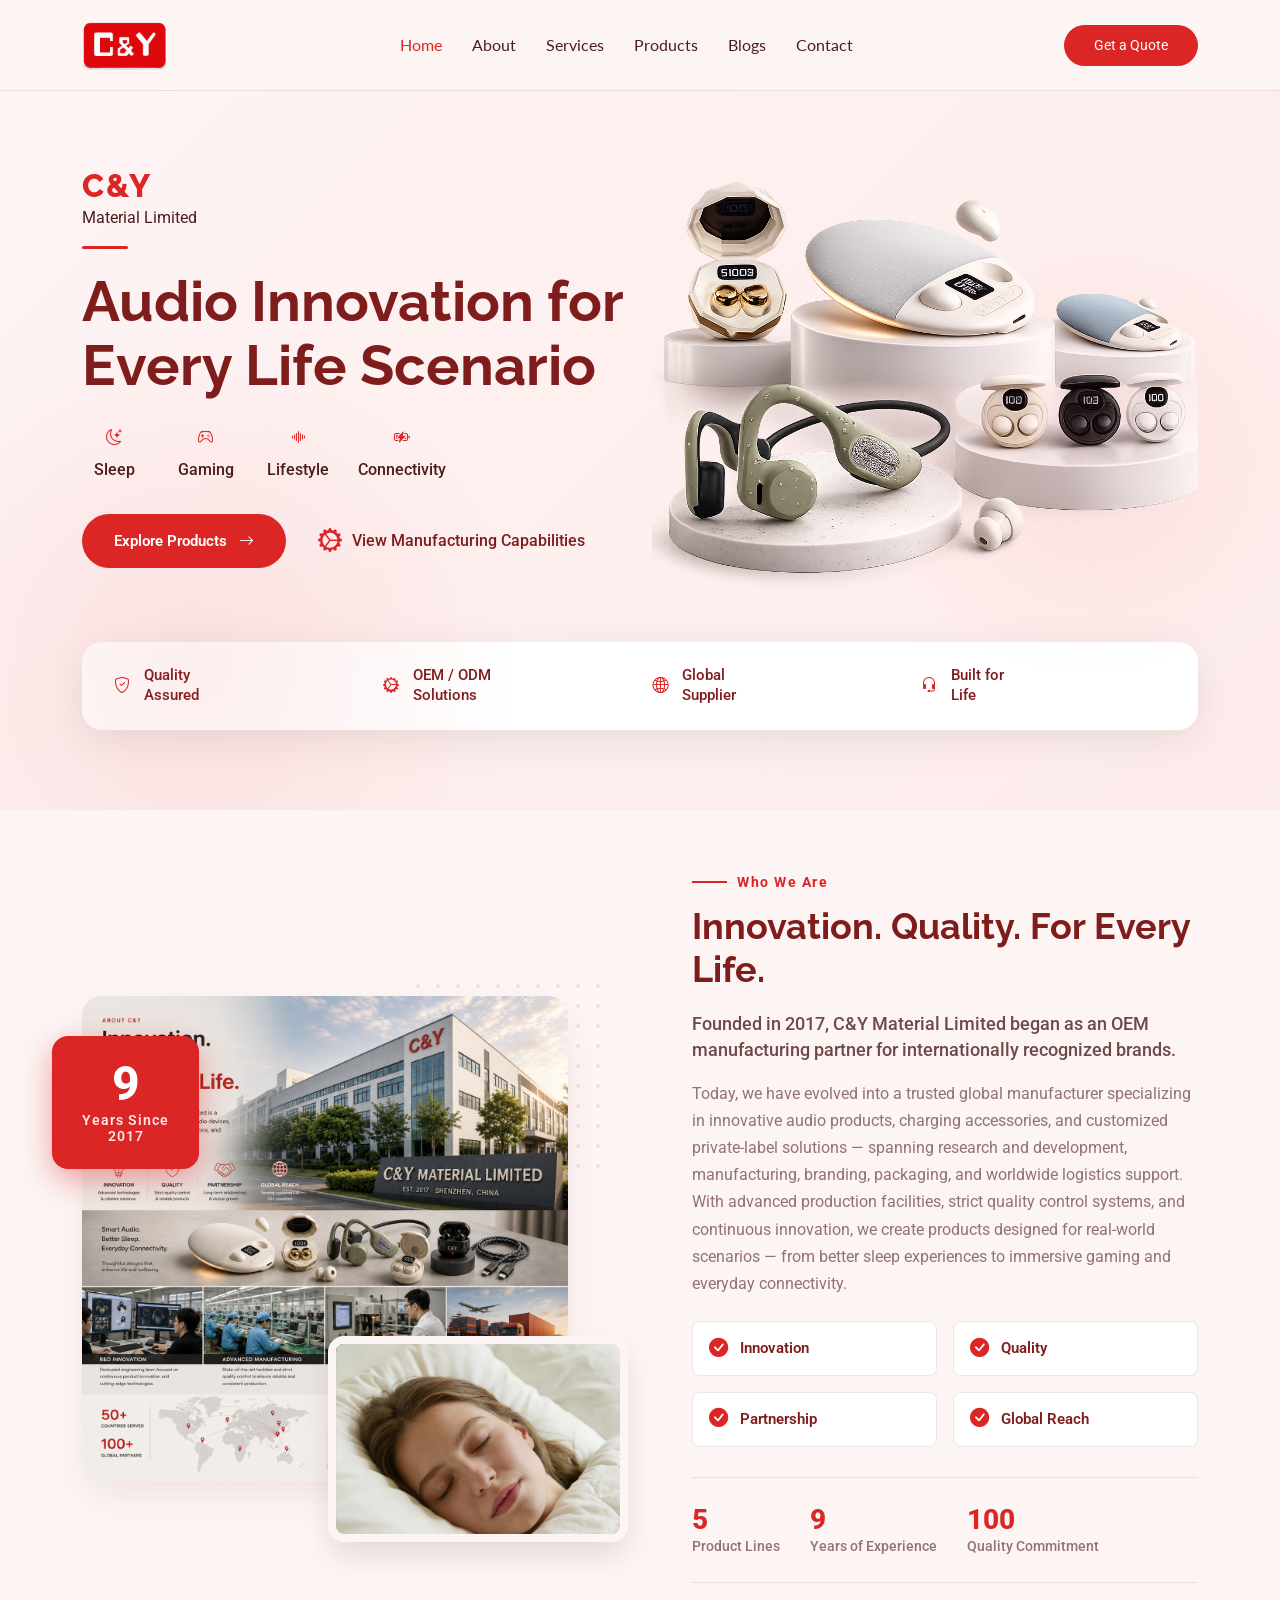
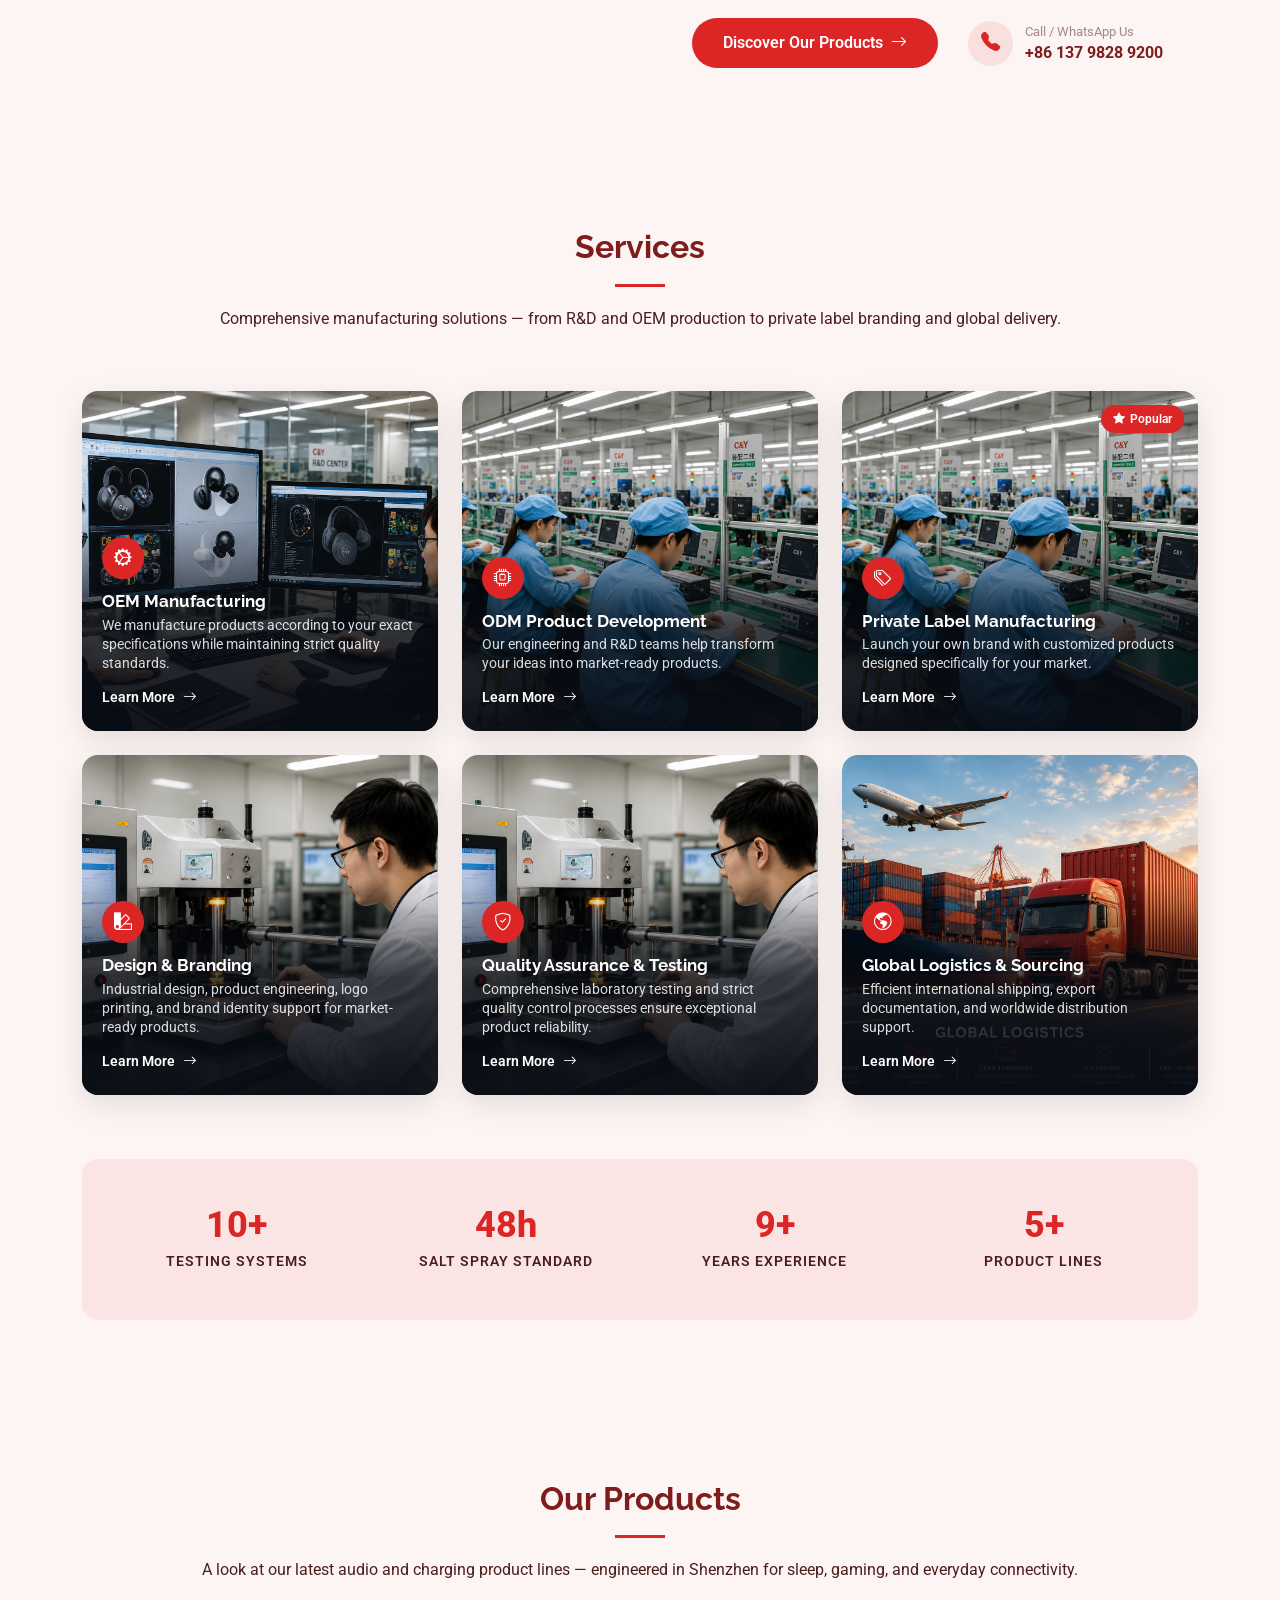
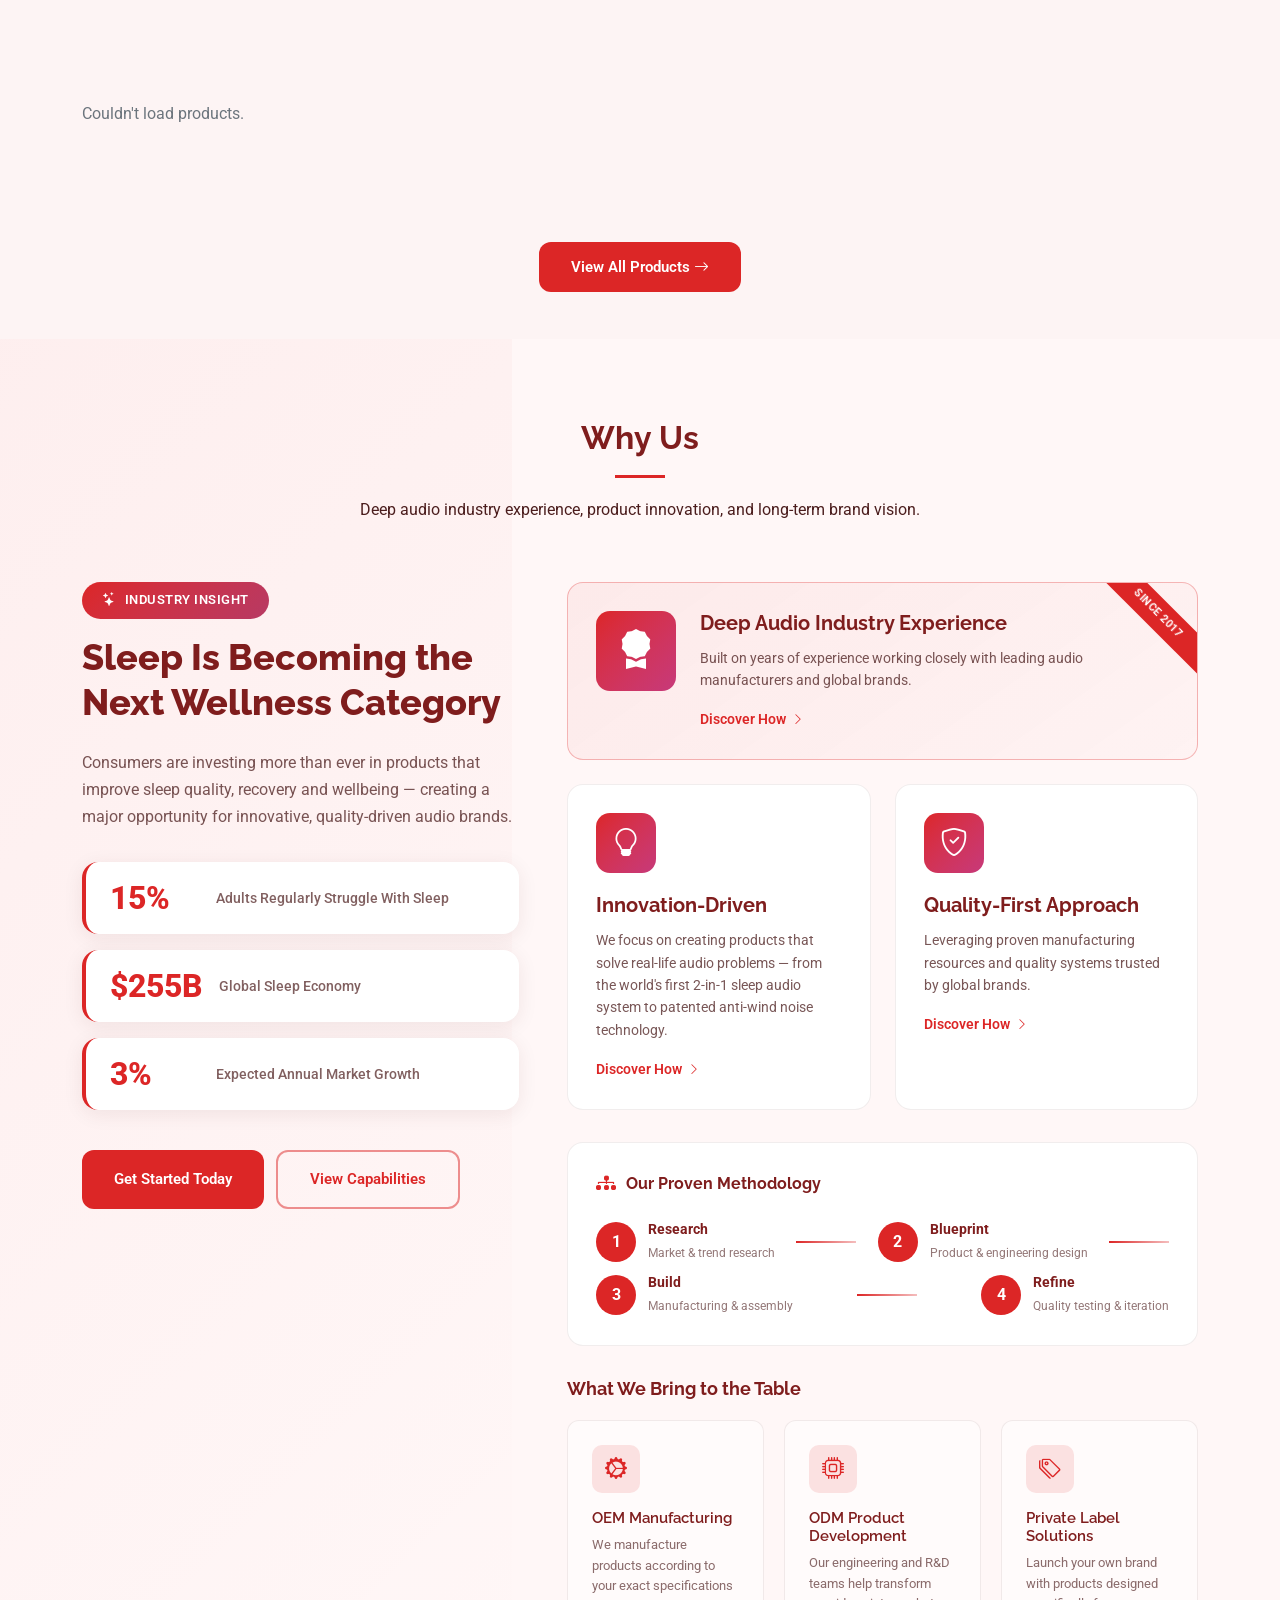
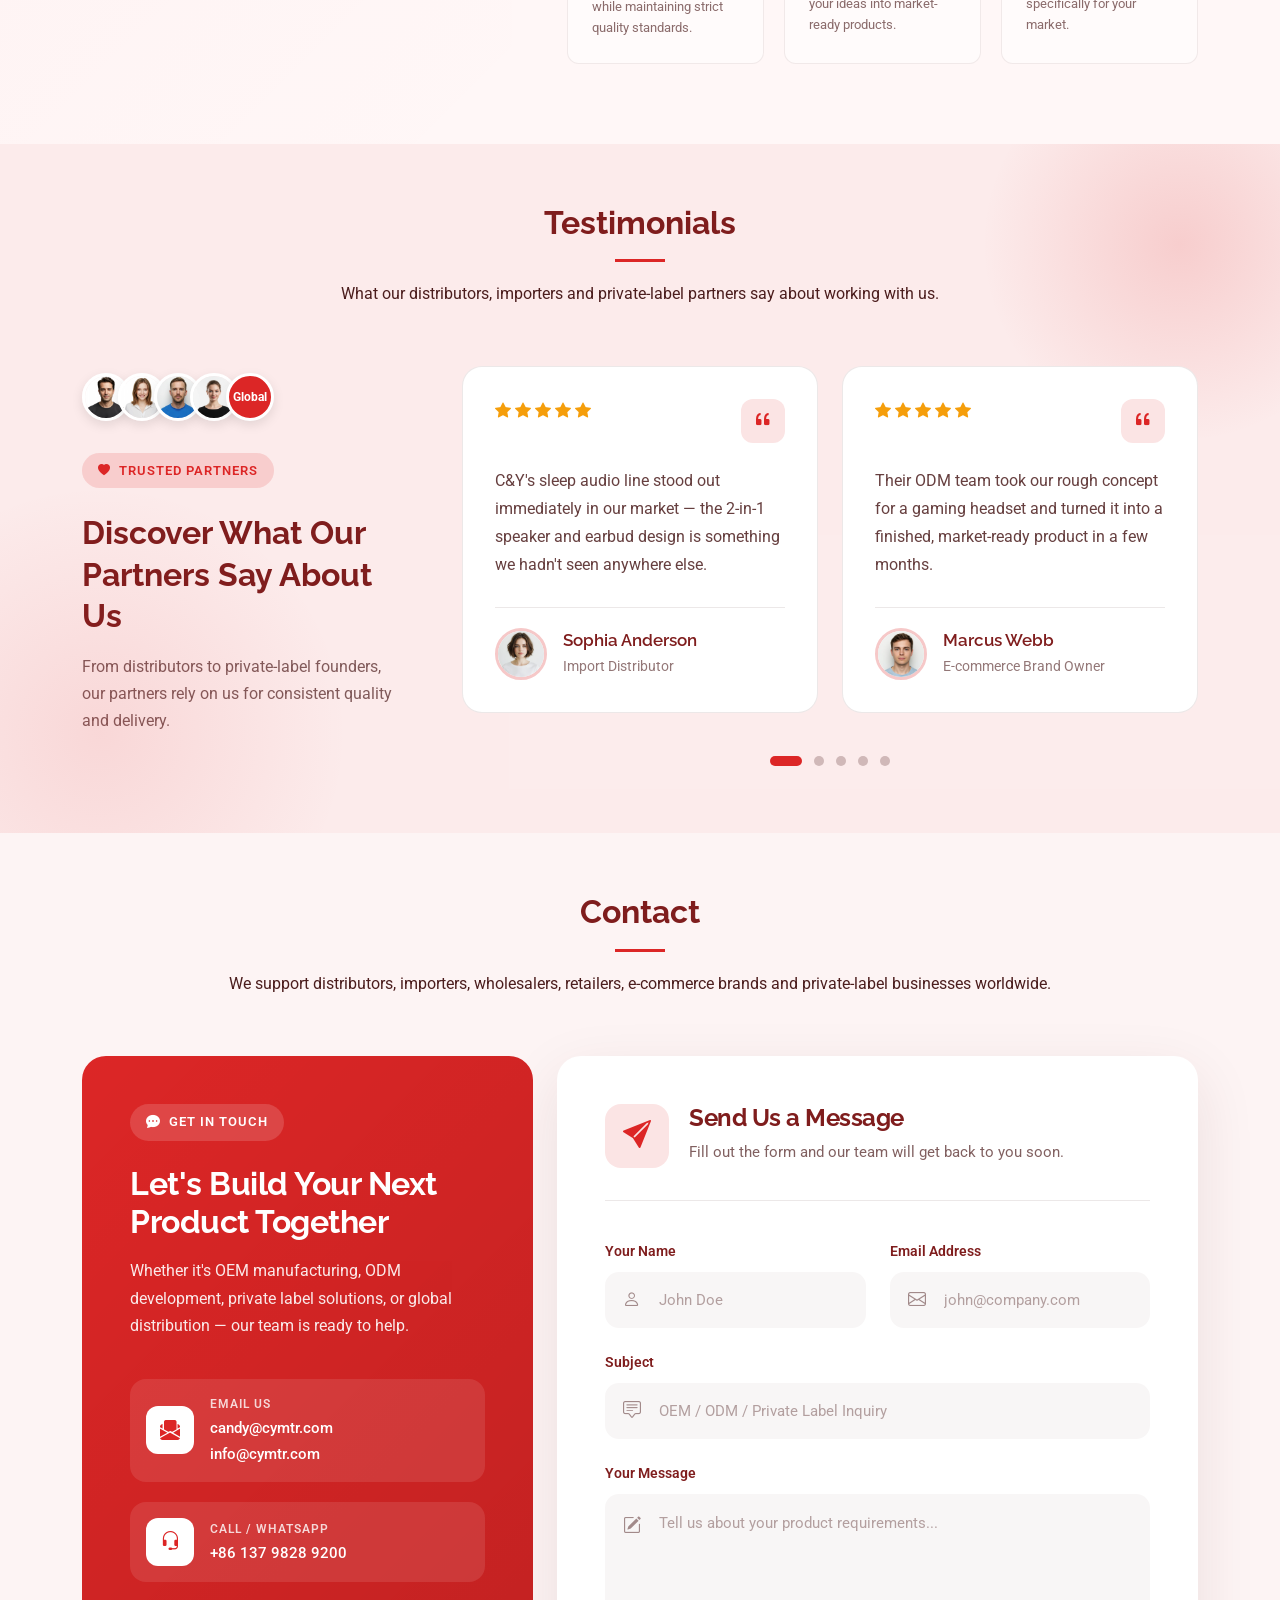
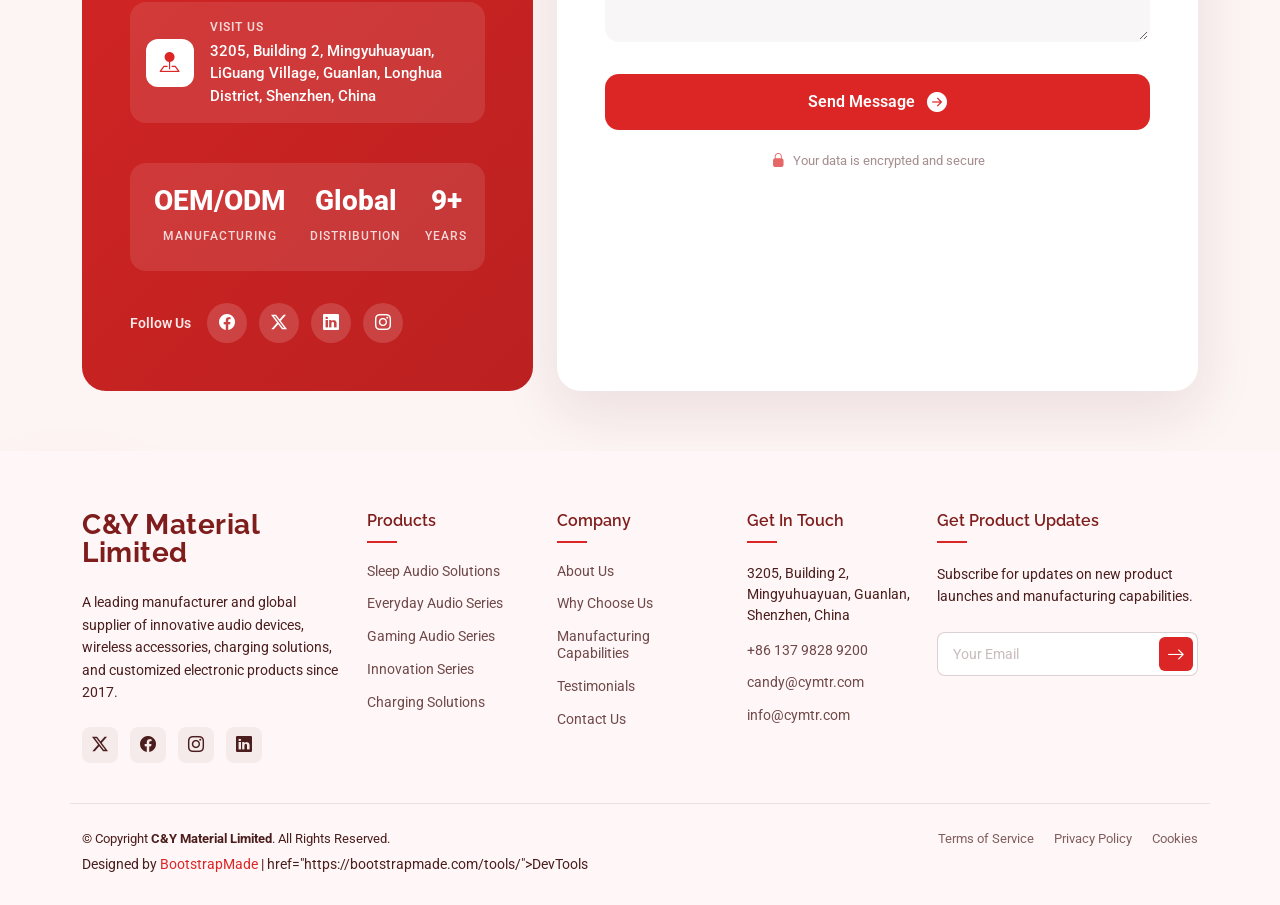
==== commit 92287eb2: "hardcodede" ====
--- a/index.html
+++ b/index.html
@@ -227,7 +227,6 @@
 
     /* Bottom feature strip */
     .hero-feature-strip {
-
       background: #fff;
       border-radius: 1.25rem;
       box-shadow: 0 10px 40px rgba(0, 0, 0, .08);
@@ -265,6 +264,19 @@
 
       .hero-feature-strip {
         padding: 20px;
+      }
+
+    }
+    /* Mobile */
+    @media (max-width: 480px) {
+      .hero-feature-strip {
+        padding: 16px 20px;
+        gap: 12px;
+        justify-content: flex-start;
+      }
+
+      .hero-feature-strip > * {
+        flex: 1 1 45%; /* two items per row instead of one-by-one */
       }
     }
 
@@ -817,7 +829,24 @@
 
       <div class="container" data-aos="fade-up" data-aos-delay="100">
 
-        <div class="swiper featured-products-swiper">
+        <div class="swiper featured-products-swiper init-swiper">
+          <script type="application/json" class="swiper-config">
+            {
+              "loop": false,
+              "speed": 600,
+              "slidesPerView": 2,
+              "spaceBetween": 16,
+              "pagination": {
+                "el": ".swiper-pagination",
+                "clickable": true
+              },
+              "breakpoints": {
+                "576": { "slidesPerView": 2, "spaceBetween": 16 },
+                "768": { "slidesPerView": 3, "spaceBetween": 20 },
+                "992": { "slidesPerView": 4, "spaceBetween": 24 }
+              }
+            }
+          </script>
           <div class="swiper-wrapper" id="featured-products-grid">
             <div class="swiper-slide grid-status">Loading products…</div>
           </div>
@@ -1471,7 +1500,7 @@
             <!-- You can delete the links only if you've purchased the pro version. -->
             <!-- Licensing information: https://bootstrapmade.com/license/ -->
             <!-- Purchase the pro version with working PHP/AJAX contact form: [buy-url] -->
-            Designed by <a href="https://bootstrapmade.com/">BootstrapMade</a> | <a
+            Designed by <a href="https://bootstrapmade.com/">BootstrapMade</a> | 
               href="https://bootstrapmade.com/tools/">DevTools</a>
           </div>
         </div>
@@ -1508,7 +1537,12 @@
   <script src="assets/js/main.js"></script>
 
   <script>
-    // Featured Products carousel — pulls up to 8 latest products from the Laravel API
+    // Featured Products carousel — main.js already builds a Swiper instance
+    // for every .init-swiper element (same mechanism the testimonials
+    // carousel above uses) reading the swiper-config JSON right above it.
+    // This script just fetches products, swaps the placeholder slide for
+    // real cards, then tells that same Swiper instance to re-scan its
+
     (function () {
       const FEATURED_LIMIT = 8;
       const wrapper = document.getElementById("featured-products-grid");
@@ -1543,7 +1577,7 @@
                 </div>
               </div>
             </div>
-            <div class="member-info">
+            <div class="member-info h-100">
               <span class="member-badge">${badge}</span>
               <h4>${escapeHtml(product.name)}</h4>
               ${summary ? `<p>${summary}</p>` : ""}
@@ -1558,31 +1592,15 @@
           const data = await res.json();
           const products = (data.products || []).slice(0, FEATURED_LIMIT);
 
-          if (!products.length) {
-            wrapper.innerHTML = `<div class="swiper-slide grid-status">No products yet.</div>`;
-            return;
-          }
-
-          wrapper.innerHTML = products.map(productCardHTML).join("");
-          if (window.AOS) AOS.refresh();
-
-          new Swiper(".featured-products-swiper", {
-            slidesPerView: 2,
-            spaceBetween: 16,
-            pagination: {
-              el: ".swiper-pagination",
-              clickable: true,
-            },
-            breakpoints: {
-              576: { slidesPerView: 2, spaceBetween: 16 },
-              768: { slidesPerView: 3, spaceBetween: 20 },
-              992: { slidesPerView: 4, spaceBetween: 24 },
-            },
-          });
+          wrapper.innerHTML = products.length
+            ? products.map(productCardHTML).join("")
+            : `<div class="swiper-slide grid-status">No products yet.</div>`;
         } catch (err) {
           console.error("Failed to load featured products", err);
           wrapper.innerHTML = `<div class="swiper-slide grid-status">Couldn't load products.</div>`;
         }
+
+
       }
 
       loadFeaturedProducts();
--- a/assets/css/main.css
+++ b/assets/css/main.css
@@ -889,7 +889,7 @@
 # Hero Section
 --------------------------------------------------------------*/
 .hero {
-  padding: 120px 0 80px;
+  padding: 5px 0 80px;
   position: relative;
   overflow: hidden;
   background: linear-gradient(135deg, var(--background-color) 0%, color-mix(in srgb, var(--accent-color), transparent 95%) 100%);
@@ -1161,7 +1161,7 @@
 
 @media (max-width: 992px) {
   .hero {
-    padding: 100px 0 60px;
+    padding: 10px 0 60px;
   }
 
   .hero .hero-content {
@@ -1362,11 +1362,11 @@
   margin-bottom: 30px;
 }
 
-@media (max-width: 576px) {
+/* @media (max-width: 576px) {
   .about .features-grid {
     grid-template-columns: 1fr;
   }
-}
+} */
 
 .about .feature-card {
   display: flex;
@@ -1406,7 +1406,8 @@
 
 @media (max-width: 576px) {
   .about .stats-row {
-    flex-direction: column;
+    /* flex-direction: column; */
+    text-align: center;
     gap: 20px;
     padding: 20px 0;
   }
@@ -4388,7 +4389,7 @@
   transform: scale(1);
 }
 
-.portfolio-details .navigation-bar {
+.navigation-bar {
   display: flex;
   justify-content: space-between;
   align-items: center;
@@ -4396,7 +4397,7 @@
   border-top: 1px solid color-mix(in srgb, var(--default-color) 10%, transparent);
 }
 
-.portfolio-details .navigation-bar .nav-link {
+.navigation-bar .nav-link {
   display: inline-flex;
   align-items: center;
   gap: 8px;
@@ -4407,7 +4408,7 @@
   transition: all 0.3s;
 }
 
-.portfolio-details .navigation-bar .nav-link .nav-icon {
+.navigation-bar .nav-link .nav-icon {
   display: inline-flex;
   align-items: center;
   justify-content: center;
@@ -4418,61 +4419,61 @@
   transition: all 0.3s;
 }
 
-.portfolio-details .navigation-bar .nav-link .nav-icon i {
+.navigation-bar .nav-link .nav-icon i {
   font-size: 22px;
 }
 
-.portfolio-details .navigation-bar .nav-link:hover {
-  color: var(--accent-color);
-}
-
-.portfolio-details .navigation-bar .nav-link:hover .nav-icon {
+.navigation-bar .nav-link:hover {
+  color: var(--accent-color);
+}
+
+.navigation-bar .nav-link:hover .nav-icon {
   background: var(--accent-color);
 }
 
-.portfolio-details .navigation-bar .nav-link:hover .nav-icon i {
-  color: var(--contrast-color);
-}
-
-.portfolio-details .navigation-bar .nav-link.prev:hover .nav-icon {
+.navigation-bar .nav-link:hover .nav-icon i {
+  color: var(--contrast-color);
+}
+
+.navigation-bar .nav-link.prev:hover .nav-icon {
   transform: translateX(-4px);
 }
 
-.portfolio-details .navigation-bar .nav-link.next:hover .nav-icon {
+.navigation-bar .nav-link.next:hover .nav-icon {
   transform: translateX(4px);
 }
 
-.portfolio-details .navigation-bar .nav-link.center {
+.navigation-bar .nav-link.center {
   background: var(--accent-color);
   color: var(--contrast-color);
   box-shadow: 0 8px 24px color-mix(in srgb, var(--accent-color) 35%, transparent);
 }
 
-.portfolio-details .navigation-bar .nav-link.center .nav-icon {
+.navigation-bar .nav-link.center .nav-icon {
   background: color-mix(in srgb, var(--contrast-color) 20%, transparent);
 }
 
-.portfolio-details .navigation-bar .nav-link.center .nav-icon i {
-  color: var(--contrast-color);
-}
-
-.portfolio-details .navigation-bar .nav-link.center:hover {
+.navigation-bar .nav-link.center .nav-icon i {
+  color: var(--contrast-color);
+}
+
+.navigation-bar .nav-link.center:hover {
   transform: translateY(-3px);
   box-shadow: 0 12px 32px color-mix(in srgb, var(--accent-color) 45%, transparent);
   color: var(--contrast-color);
 }
 
 @media (max-width: 768px) {
-  .portfolio-details .navigation-bar {
+  .navigation-bar {
     flex-direction: column;
     gap: 16px;
   }
 
-  .portfolio-details .navigation-bar .nav-link.center {
+  .navigation-bar .nav-link.center {
     order: -1;
   }
 
-  .portfolio-details .navigation-bar .nav-link {
+  .navigation-bar .nav-link {
     width: 100%;
     justify-content: center;
   }
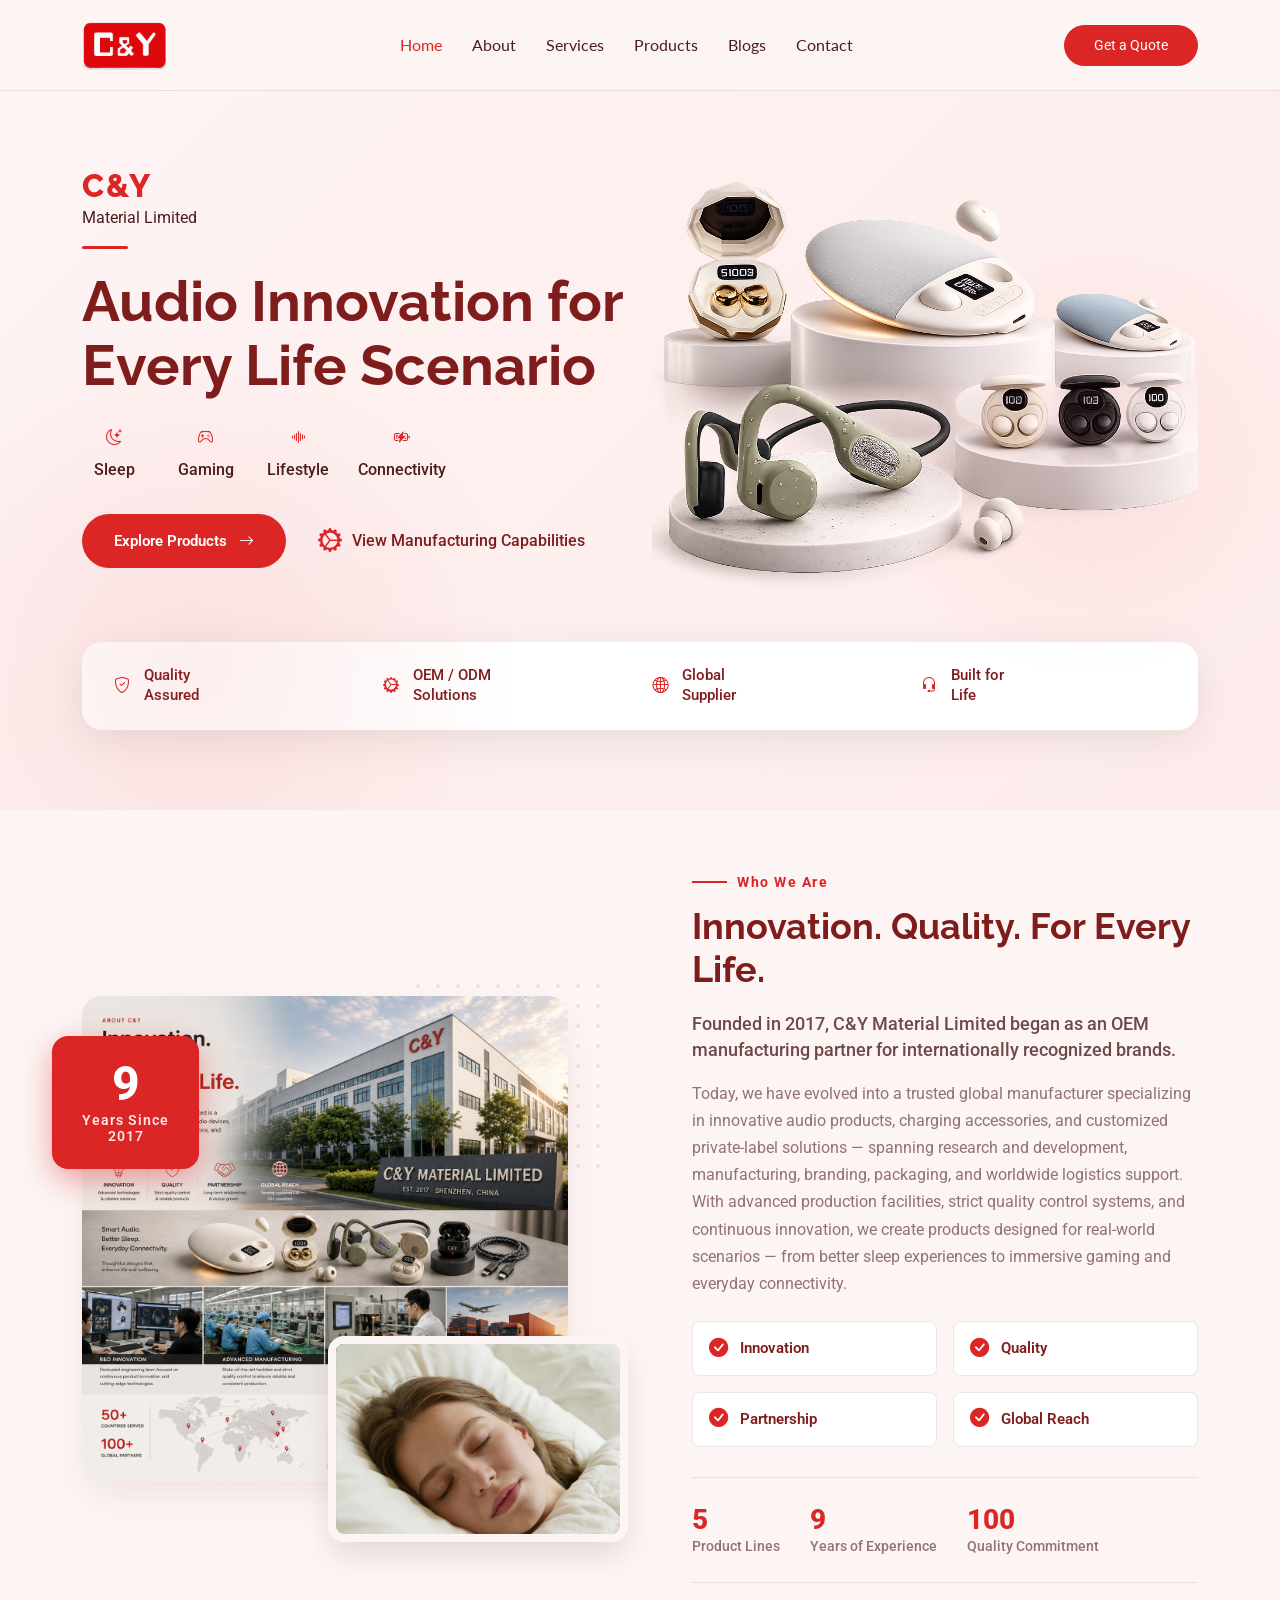
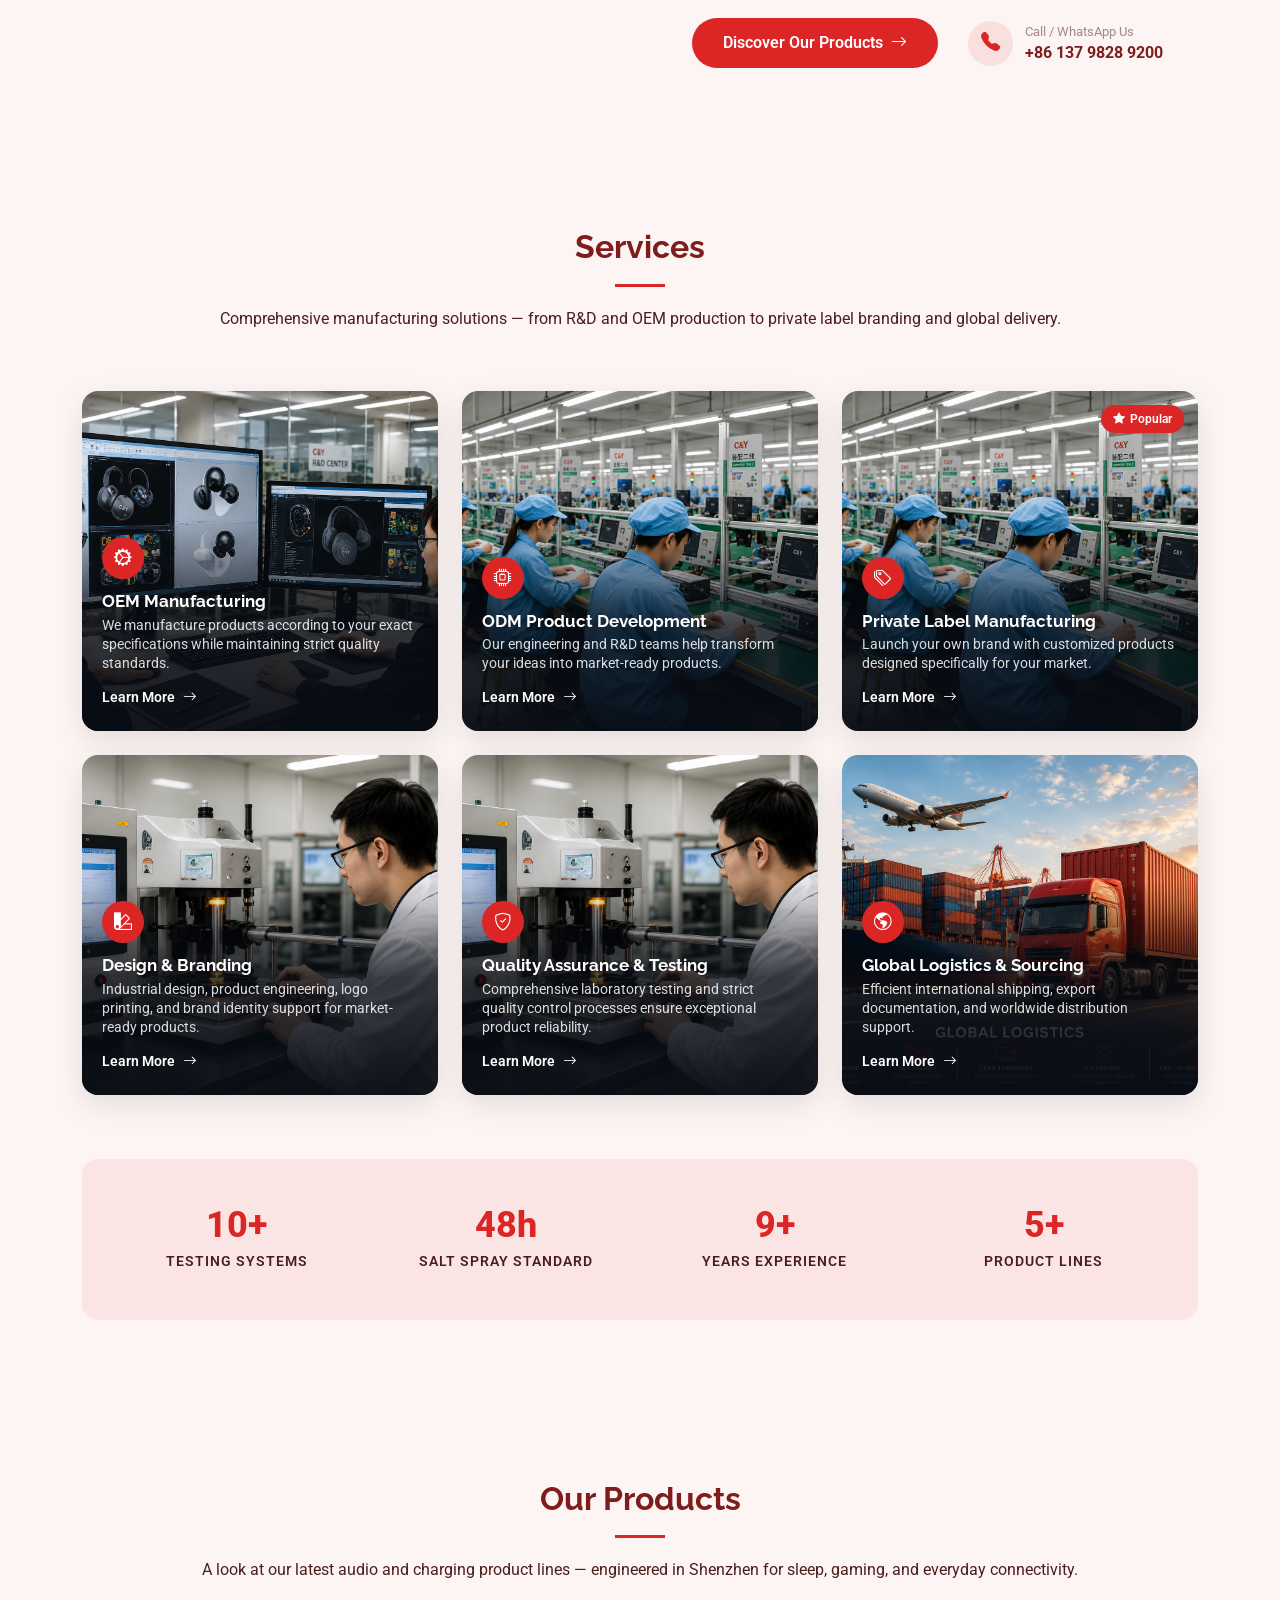
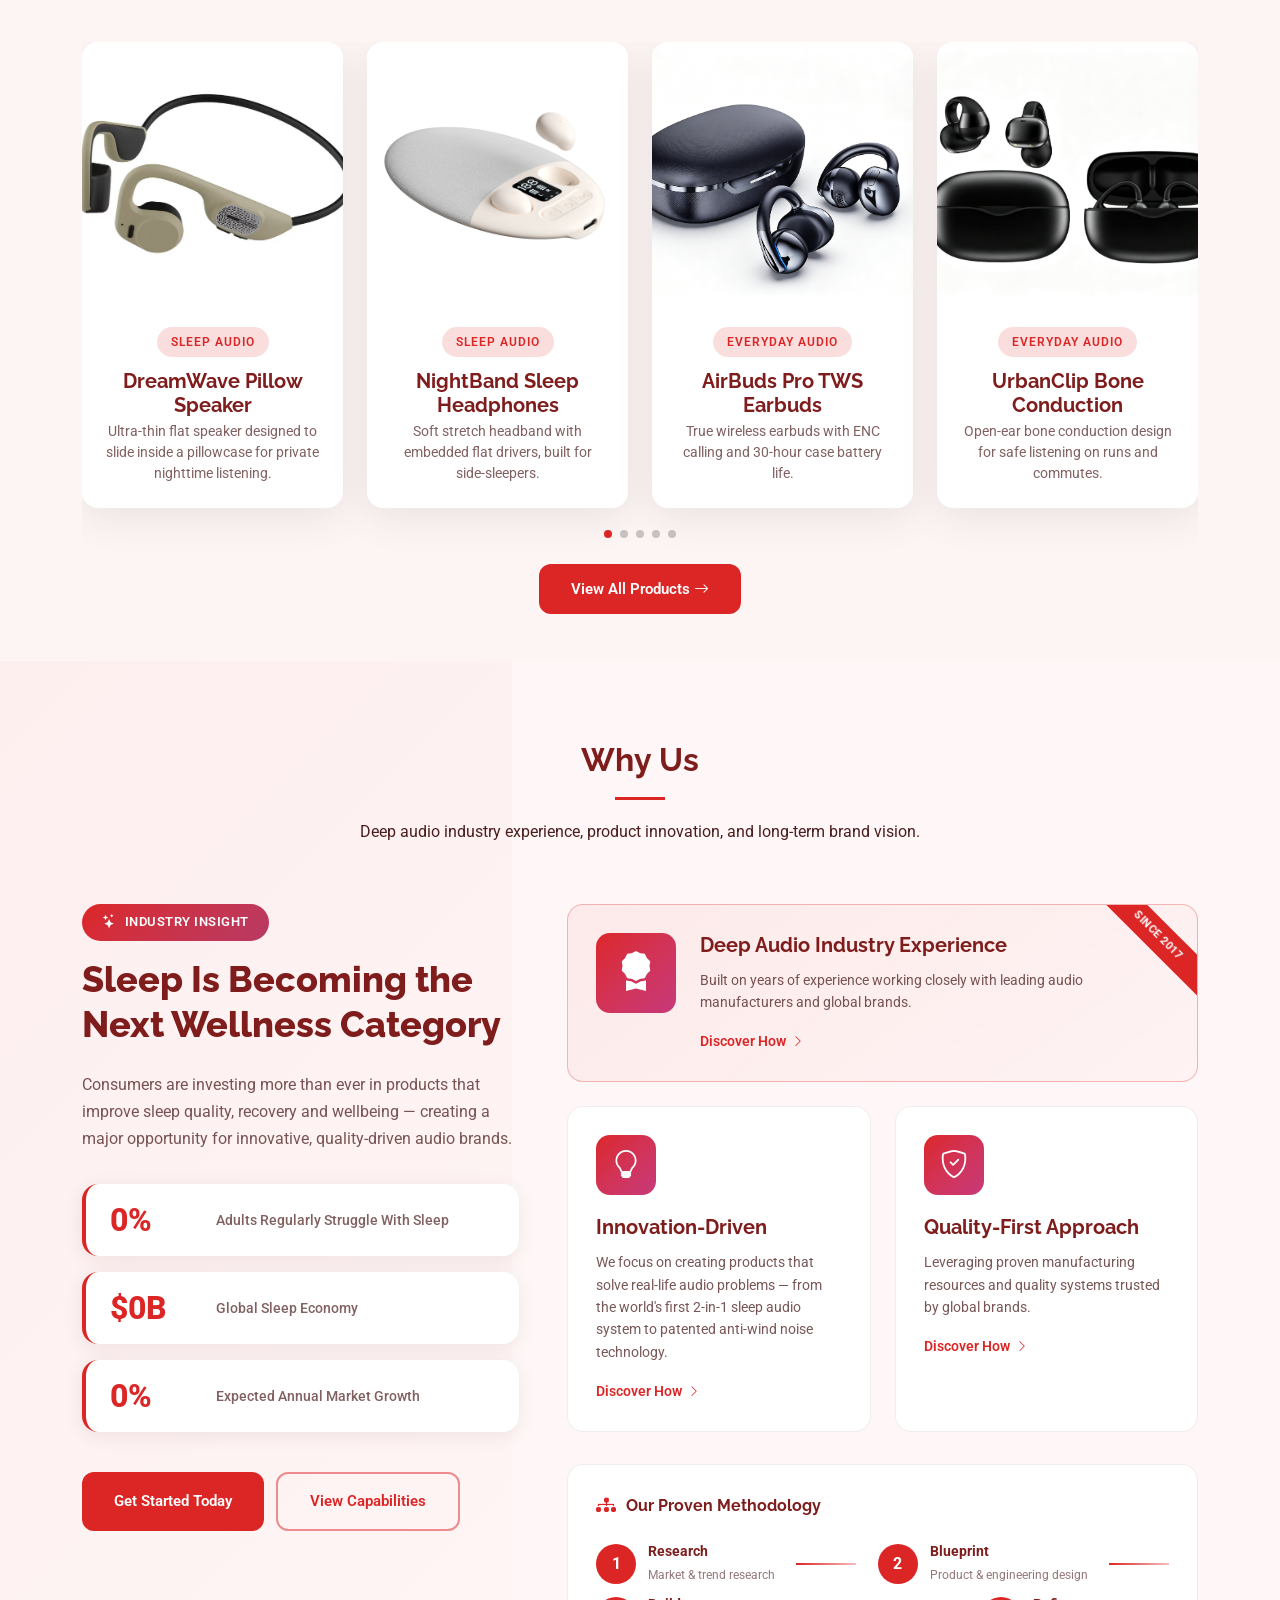
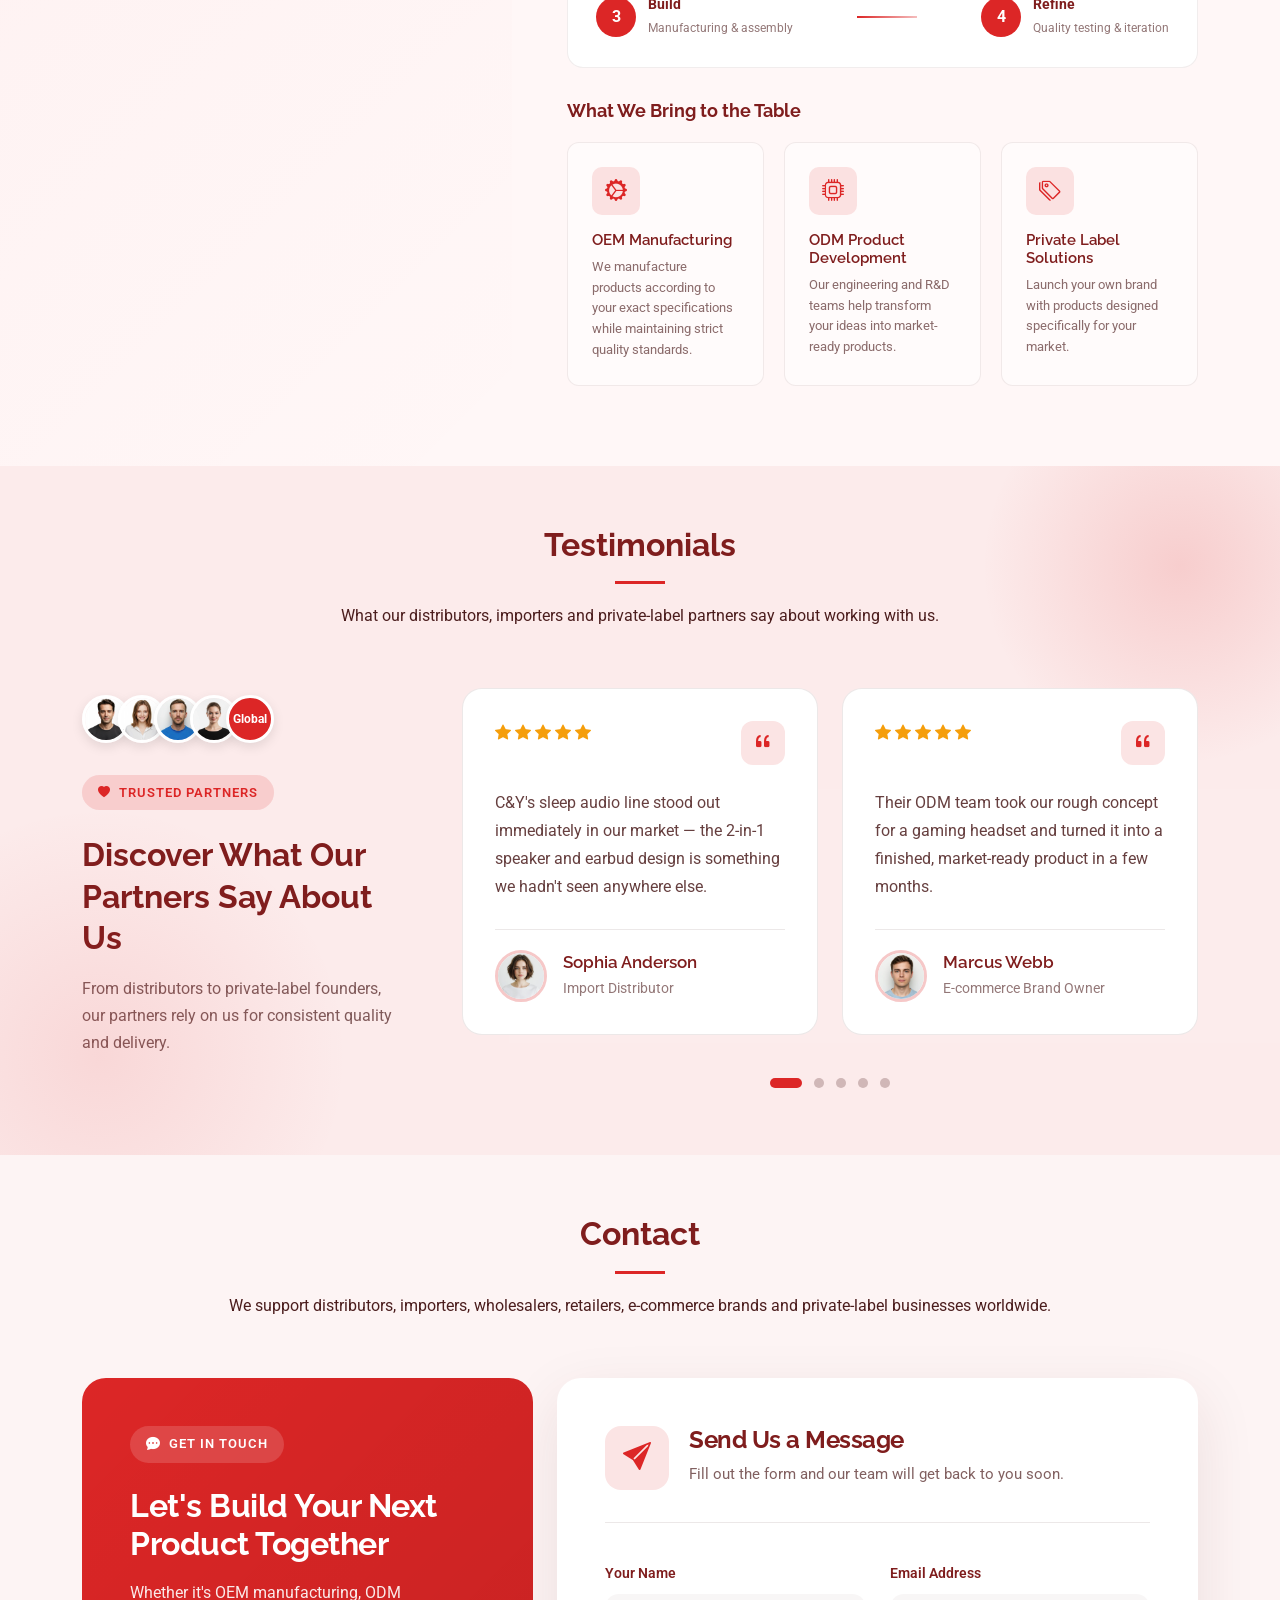
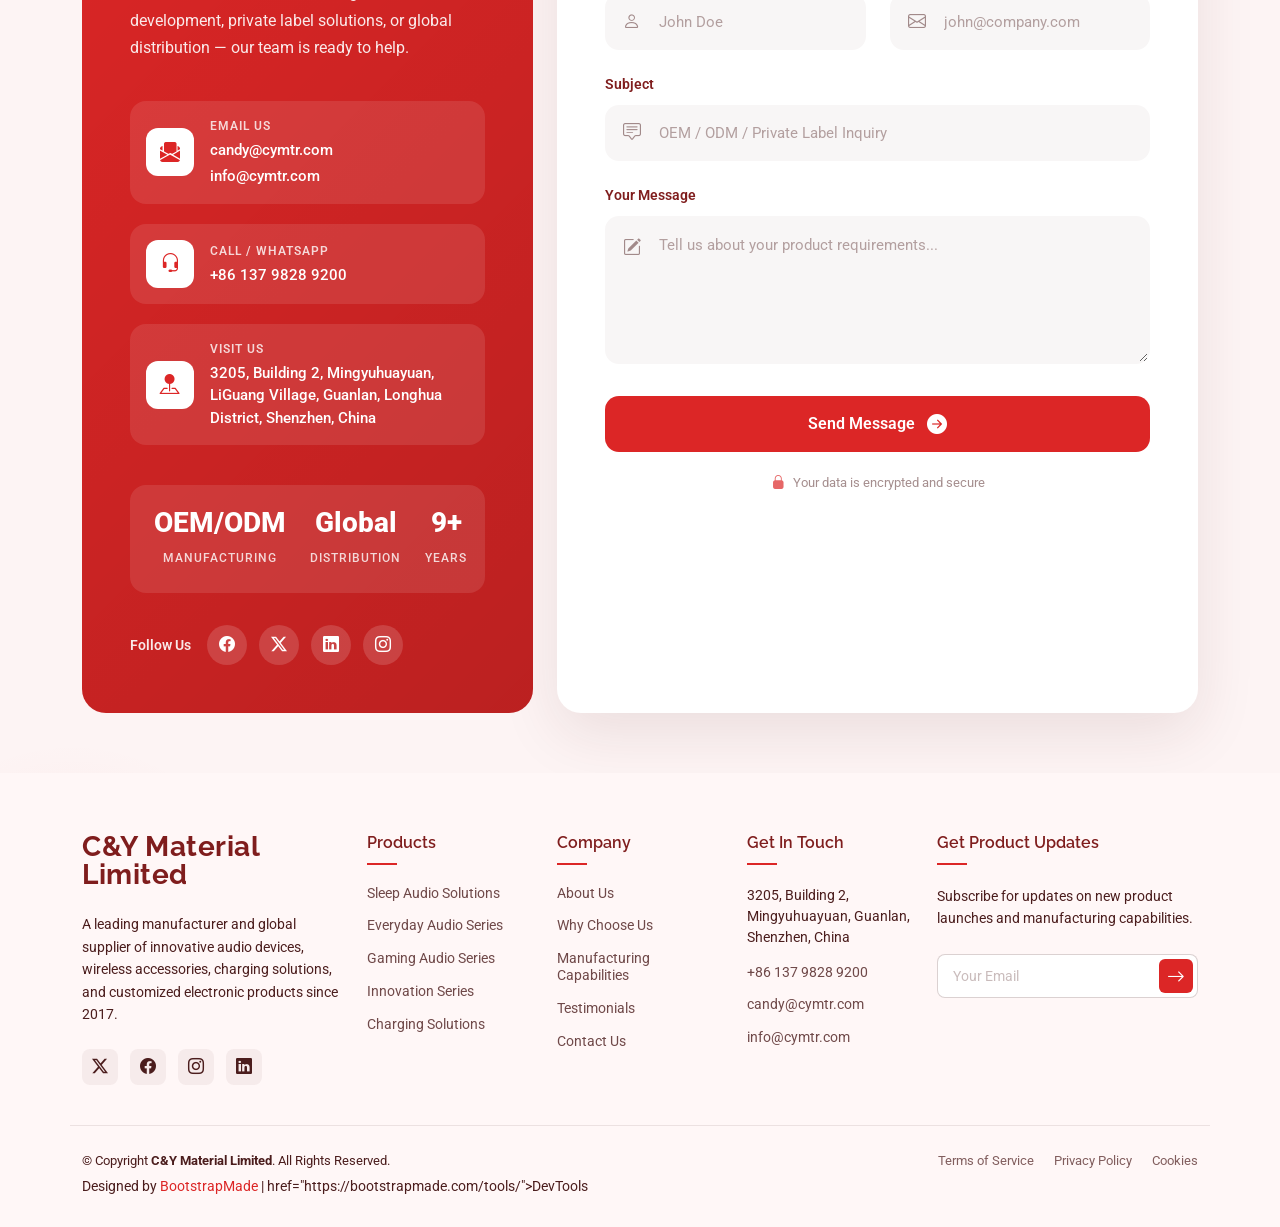
==== commit 97443288: "hardcodede" ====
--- a/index.html
+++ b/index.html
@@ -848,7 +848,151 @@
             }
           </script>
           <div class="swiper-wrapper" id="featured-products-grid">
-            <div class="swiper-slide grid-status">Loading products…</div>
+
+            <div class="swiper-slide">
+              <div class="team-card">
+                <div class="member-img">
+                  <img src="assets/img/products/1 (2).jpg" class="img-fluid" alt="DreamWave Pillow Speaker" loading="lazy">
+                  <div class="social-overlay">
+                    <div class="social-links">
+                      <a href="product_detail.html?id=1" aria-label="View details"><i class="bi bi-eye"></i></a>
+                    </div>
+                  </div>
+                </div>
+                <div class="member-info h-100">
+                  <span class="member-badge">Sleep Audio</span>
+                  <h4>DreamWave Pillow Speaker</h4>
+                  <p>Ultra-thin flat speaker designed to slide inside a pillowcase for private nighttime listening.</p>
+                </div>
+              </div>
+            </div>
+
+            <div class="swiper-slide">
+              <div class="team-card">
+                <div class="member-img">
+                  <img src="assets/img/products/sleep-pillow-speaker-2.jpg" class="img-fluid" alt="NightBand Sleep Headphones" loading="lazy">
+                  <div class="social-overlay">
+                    <div class="social-links">
+                      <a href="product_detail.html?id=2" aria-label="View details"><i class="bi bi-eye"></i></a>
+                    </div>
+                  </div>
+                </div>
+                <div class="member-info h-100">
+                  <span class="member-badge">Sleep Audio</span>
+                  <h4>NightBand Sleep Headphones</h4>
+                  <p>Soft stretch headband with embedded flat drivers, built for side-sleepers.</p>
+                </div>
+              </div>
+            </div>
+
+            <div class="swiper-slide">
+              <div class="team-card">
+                <div class="member-img">
+                  <img src="assets/img/products/open ear.png" class="img-fluid" alt="AirBuds Pro TWS Earbuds" loading="lazy">
+                  <div class="social-overlay">
+                    <div class="social-links">
+                      <a href="product_detail.html?id=3" aria-label="View details"><i class="bi bi-eye"></i></a>
+                    </div>
+                  </div>
+                </div>
+                <div class="member-info h-100">
+                  <span class="member-badge">Everyday Audio</span>
+                  <h4>AirBuds Pro TWS Earbuds</h4>
+                  <p>True wireless earbuds with ENC calling and 30-hour case battery life.</p>
+                </div>
+              </div>
+            </div>
+
+            <div class="swiper-slide">
+              <div class="team-card">
+                <div class="member-img">
+                  <img src="assets/img/products/openear2.png" class="img-fluid" alt="UrbanClip Bone Conduction" loading="lazy">
+                  <div class="social-overlay">
+                    <div class="social-links">
+                      <a href="product_detail.html?id=4" aria-label="View details"><i class="bi bi-eye"></i></a>
+                    </div>
+                  </div>
+                </div>
+                <div class="member-info h-100">
+                  <span class="member-badge">Everyday Audio</span>
+                  <h4>UrbanClip Bone Conduction</h4>
+                  <p>Open-ear bone conduction design for safe listening on runs and commutes.</p>
+                </div>
+              </div>
+            </div>
+
+            <div class="swiper-slide">
+              <div class="team-card">
+                <div class="member-img">
+                  <img src="assets/img/products/game.jpg" class="img-fluid" alt="StormCore Gaming Headset" loading="lazy">
+                  <div class="social-overlay">
+                    <div class="social-links">
+                      <a href="product_detail.html?id=6" aria-label="View details"><i class="bi bi-eye"></i></a>
+                    </div>
+                  </div>
+                </div>
+                <div class="member-info h-100">
+                  <span class="member-badge">Gaming Audio</span>
+                  <h4>StormCore Gaming Headset</h4>
+                  <p>7.1 surround gaming headset with detachable noise-cancelling boom mic.</p>
+                </div>
+              </div>
+            </div>
+
+            <div class="swiper-slide">
+              <div class="team-card">
+                <div class="member-img">
+                  <img src="assets/img/products/game.jpg" class="img-fluid" alt="PulseFire Wireless Gaming Earbuds" loading="lazy">
+                  <div class="social-overlay">
+                    <div class="social-links">
+                      <a href="product_detail.html?id=7" aria-label="View details"><i class="bi bi-eye"></i></a>
+                    </div>
+                  </div>
+                </div>
+                <div class="member-info h-100">
+                  <span class="member-badge">Gaming Audio</span>
+                  <h4>PulseFire Wireless Gaming Earbuds</h4>
+                  <p>Sub-40ms low-latency wireless earbuds tuned for mobile and console gaming.</p>
+                </div>
+              </div>
+            </div>
+
+            <div class="swiper-slide">
+              <div class="team-card">
+                <div class="member-img">
+                  <img src="assets/img/products/1 (1).jpg" class="img-fluid" alt="EchoLoop Smart Ring Speaker" loading="lazy">
+                  <div class="social-overlay">
+                    <div class="social-links">
+                      <a href="product_detail.html?id=8" aria-label="View details"><i class="bi bi-eye"></i></a>
+                    </div>
+                  </div>
+                </div>
+                <div class="member-info h-100">
+                  <span class="member-badge">Innovation Series</span>
+                  <h4>EchoLoop Smart Ring Speaker</h4>
+                  <p>Patented ring-form wearable speaker with gesture controls, C&Y's proprietary design.</p>
+                </div>
+              </div>
+            </div>
+
+            <div class="swiper-slide">
+              <div class="team-card">
+                <div class="member-img">
+                  <img src="assets/img/products/charge.png" class="img-fluid" alt="SolarPeak Portable Charger" loading="lazy">
+                  <div class="social-overlay">
+                    <div class="social-links">
+                      <a href="product_detail.html?id=9" aria-label="View details"><i class="bi bi-eye"></i></a>
+                    </div>
+                  </div>
+                </div>
+                <div class="member-info h-100">
+                  <span class="member-badge">Charging Solutions</span>
+                  <h4>SolarPeak Portable Charger</h4>
+                  <p>20,000mAh solar-assisted power bank with fast-charge USB-C output.</p>
+                </div>
+              </div>
+            </div>
+
           </div>
           <div class="swiper-pagination"></div>
         </div>
@@ -1536,76 +1680,6 @@
   <!-- Main JS File -->
   <script src="assets/js/main.js"></script>
 
-  <script>
-    // Featured Products carousel — main.js already builds a Swiper instance
-    // for every .init-swiper element (same mechanism the testimonials
-    // carousel above uses) reading the swiper-config JSON right above it.
-    // This script just fetches products, swaps the placeholder slide for
-    // real cards, then tells that same Swiper instance to re-scan its
-
-    (function () {
-      const FEATURED_LIMIT = 8;
-      const wrapper = document.getElementById("featured-products-grid");
-      if (!wrapper) return;
-
-      function escapeHtml(str) {
-        if (!str) return "";
-        return str.replace(/[&<>"']/g, (c) => ({
-          "&": "&amp;", "<": "&lt;", ">": "&gt;", '"': "&quot;", "'": "&#39;"
-        }[c]));
-      }
-
-      function productCardHTML(product) {
-        const imgSrc = product.primary_image
-          ? product.primary_image.url
-          : "assets/img/default.jpg";
-        const imgAlt = product.primary_image
-          ? (product.primary_image.alt_text || product.name)
-          : product.name;
-
-        const badge = product.category ? escapeHtml(product.category.name) : "Product";
-        const summary = product.summary ? escapeHtml(product.summary) : "";
-
-        return `
-        <div class="swiper-slide">
-          <div class="team-card">
-            <div class="member-img">
-              <img src="${imgSrc}" class="img-fluid" alt="${escapeHtml(imgAlt)}" loading="lazy">
-              <div class="social-overlay">
-                <div class="social-links">
-                  <a href="product_detail.html?id=${product.id}" aria-label="View details"><i class="bi bi-eye"></i></a>
-                </div>
-              </div>
-            </div>
-            <div class="member-info h-100">
-              <span class="member-badge">${badge}</span>
-              <h4>${escapeHtml(product.name)}</h4>
-              ${summary ? `<p>${summary}</p>` : ""}
-            </div>
-          </div>
-        </div>`;
-      }
-
-      async function loadFeaturedProducts() {
-        try {
-          const res = await fetch(`/api/products`);
-          const data = await res.json();
-          const products = (data.products || []).slice(0, FEATURED_LIMIT);
-
-          wrapper.innerHTML = products.length
-            ? products.map(productCardHTML).join("")
-            : `<div class="swiper-slide grid-status">No products yet.</div>`;
-        } catch (err) {
-          console.error("Failed to load featured products", err);
-          wrapper.innerHTML = `<div class="swiper-slide grid-status">Couldn't load products.</div>`;
-        }
-
-
-      }
-
-      loadFeaturedProducts();
-    })();
-  </script>
 
 </body>
 
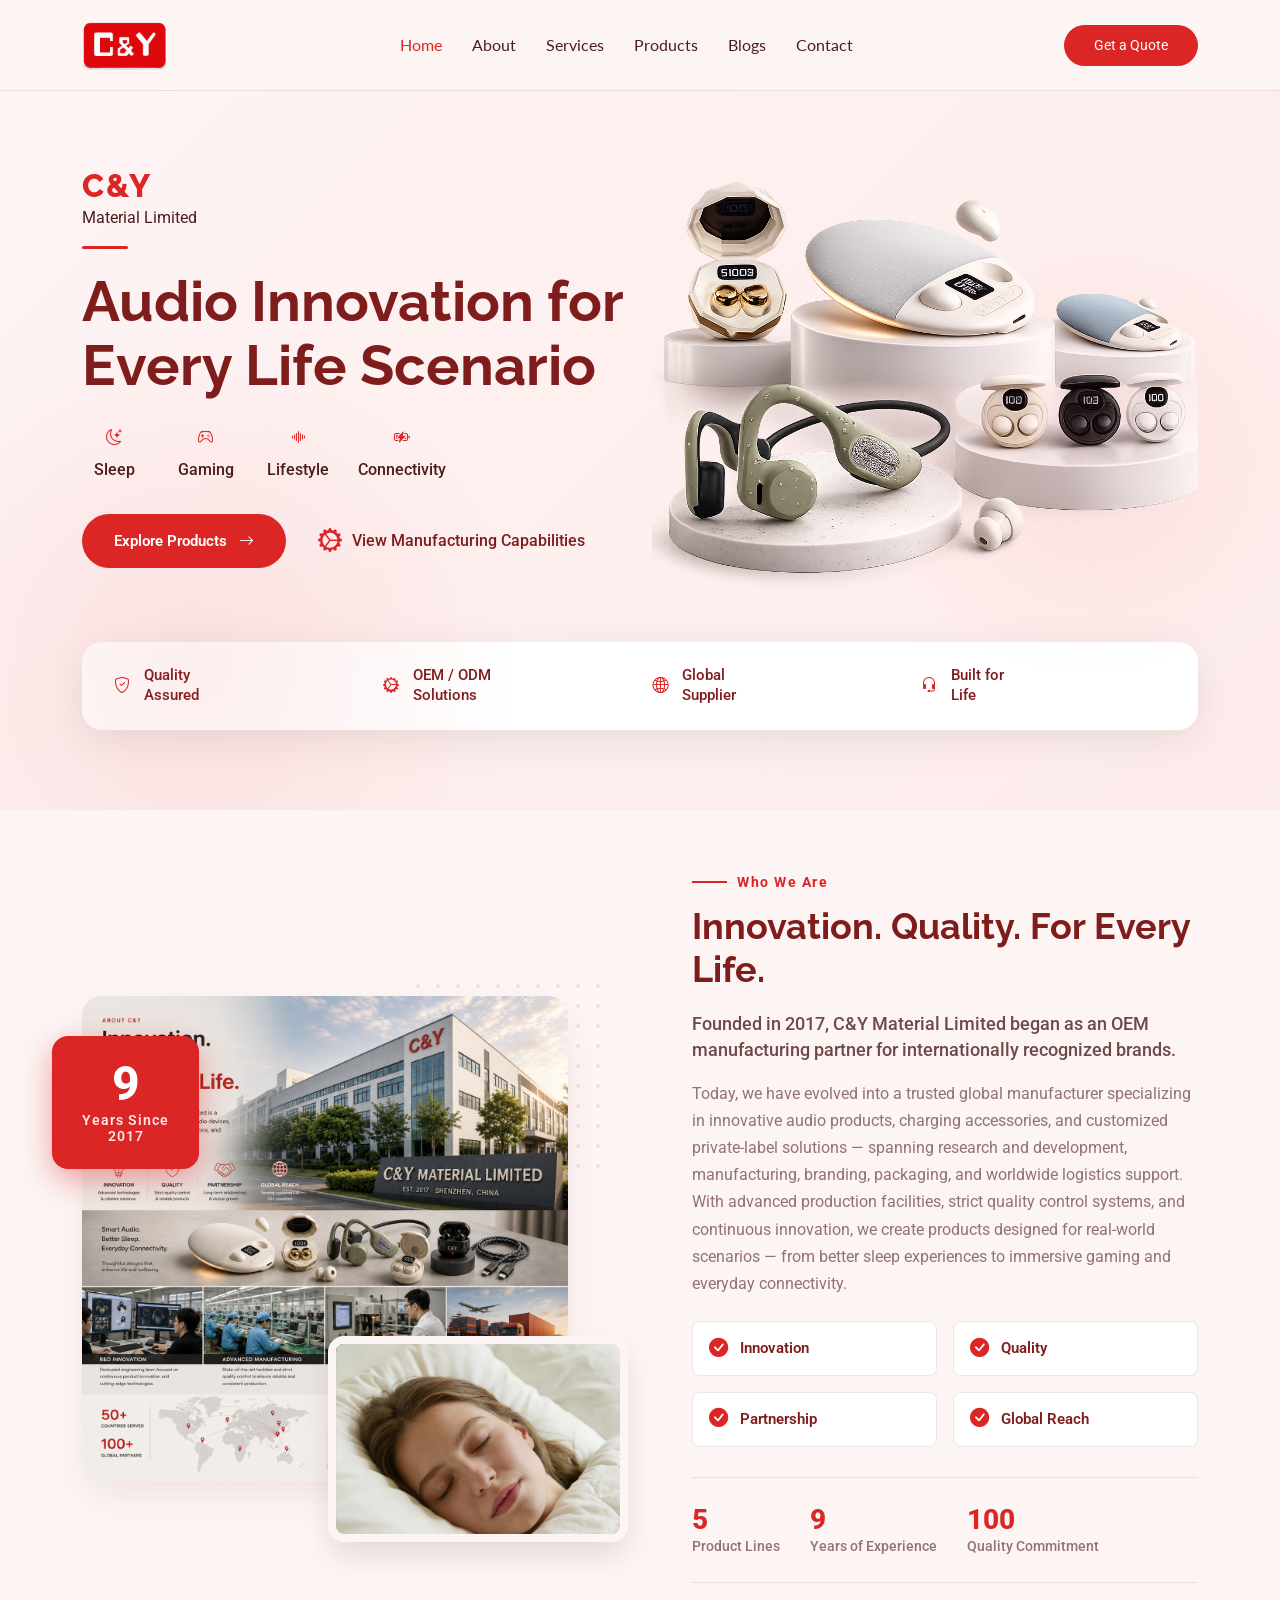
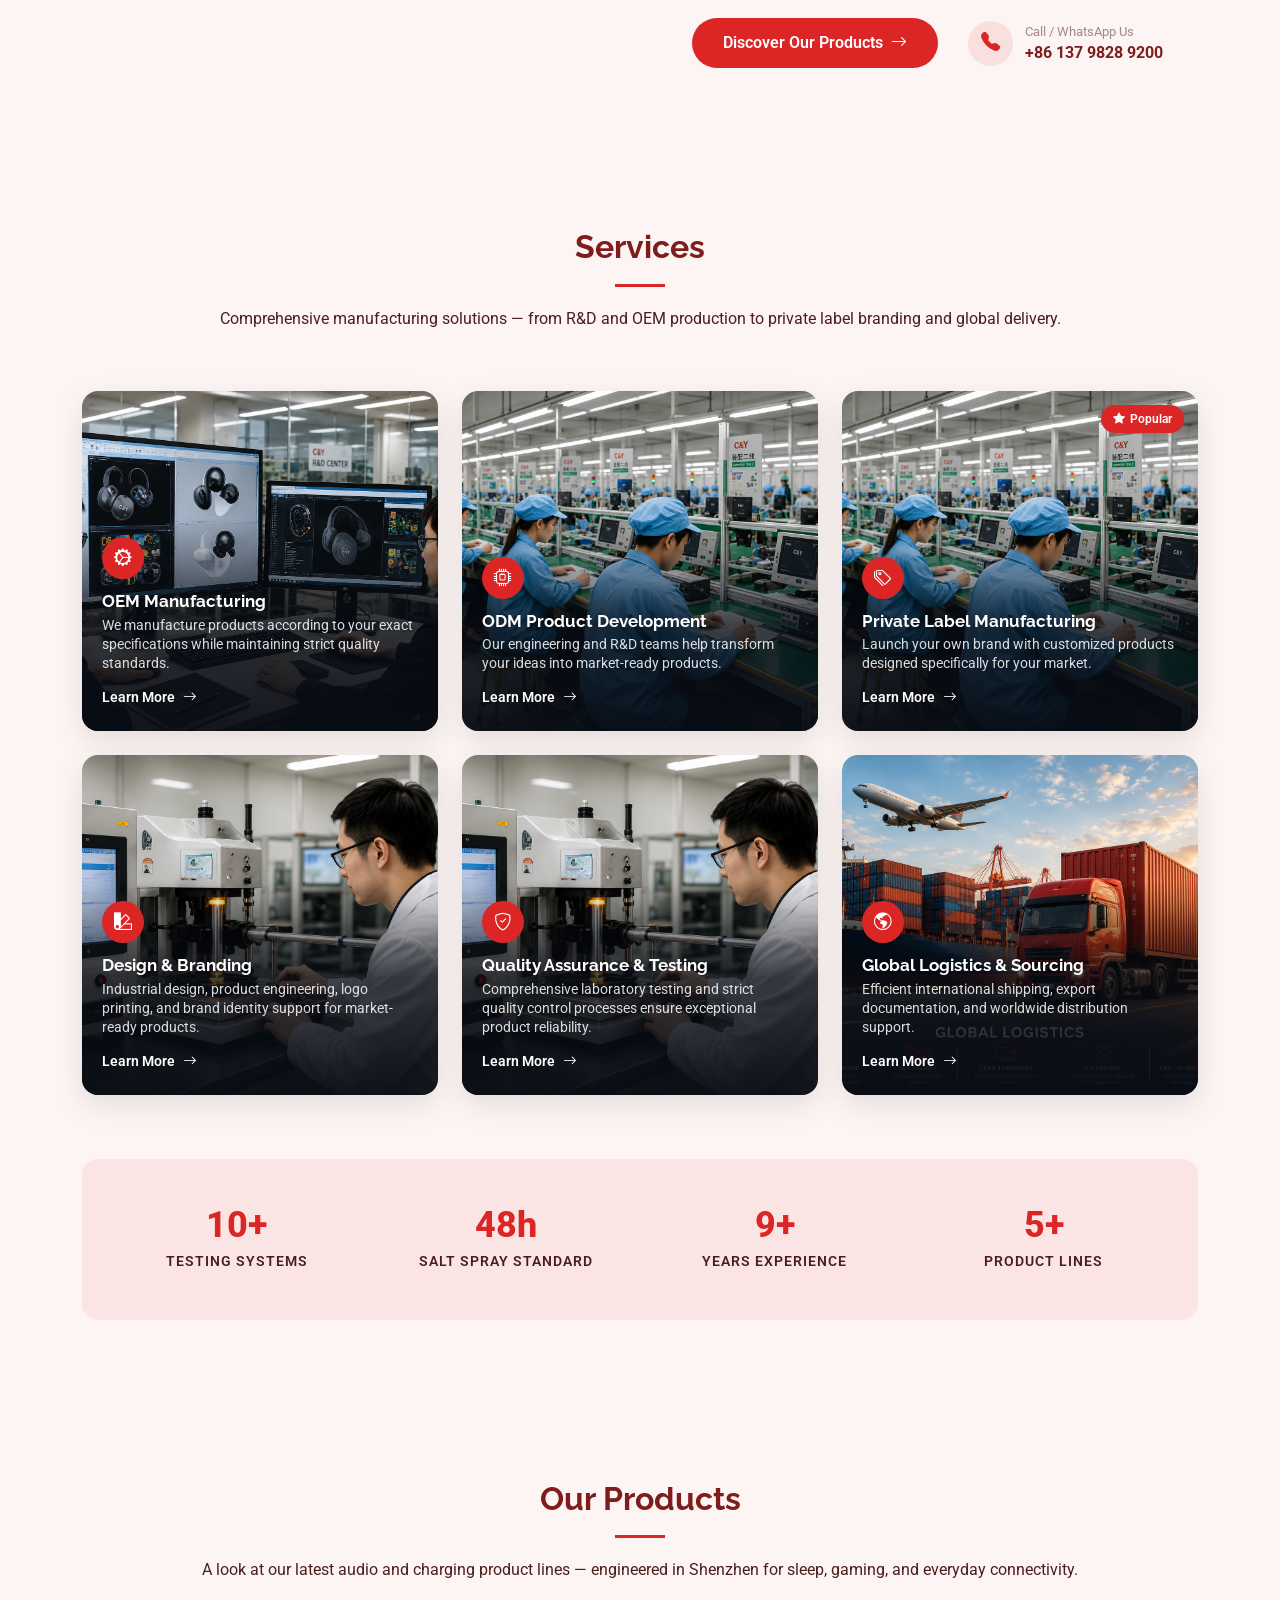
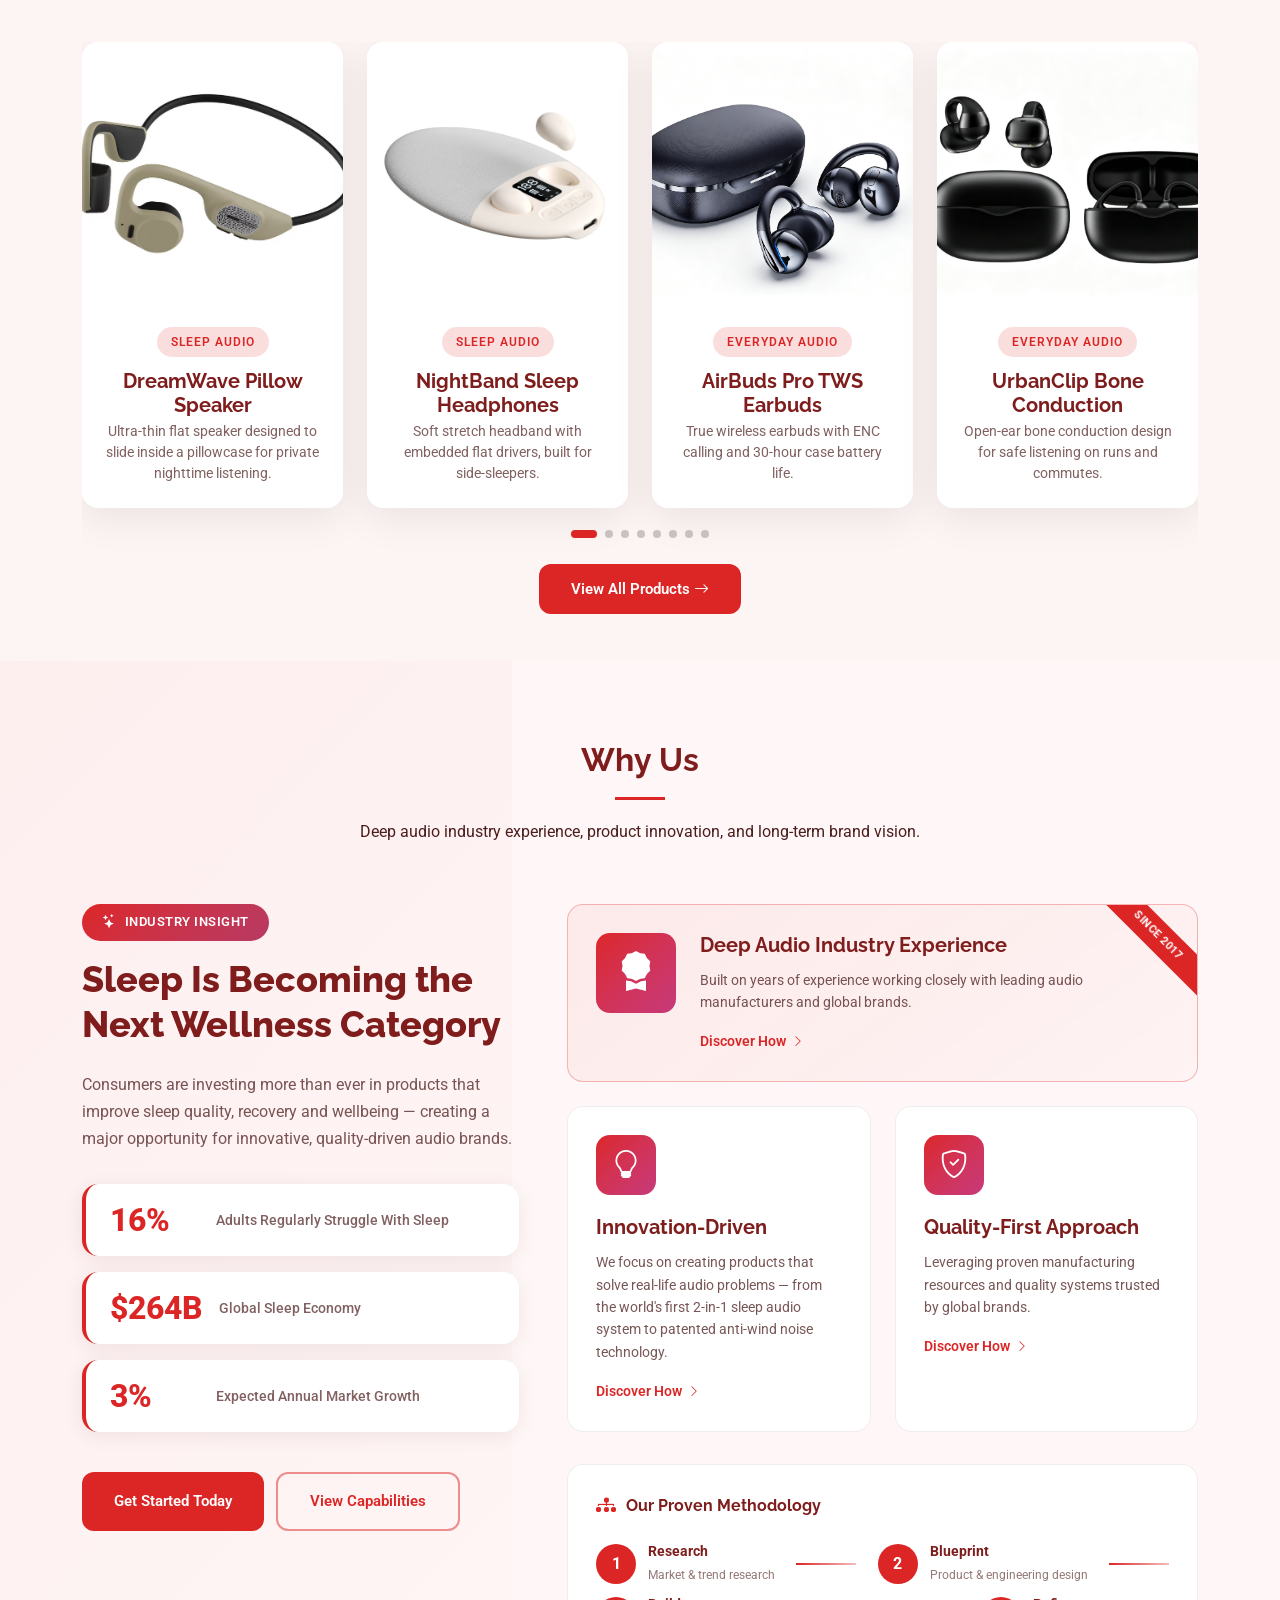
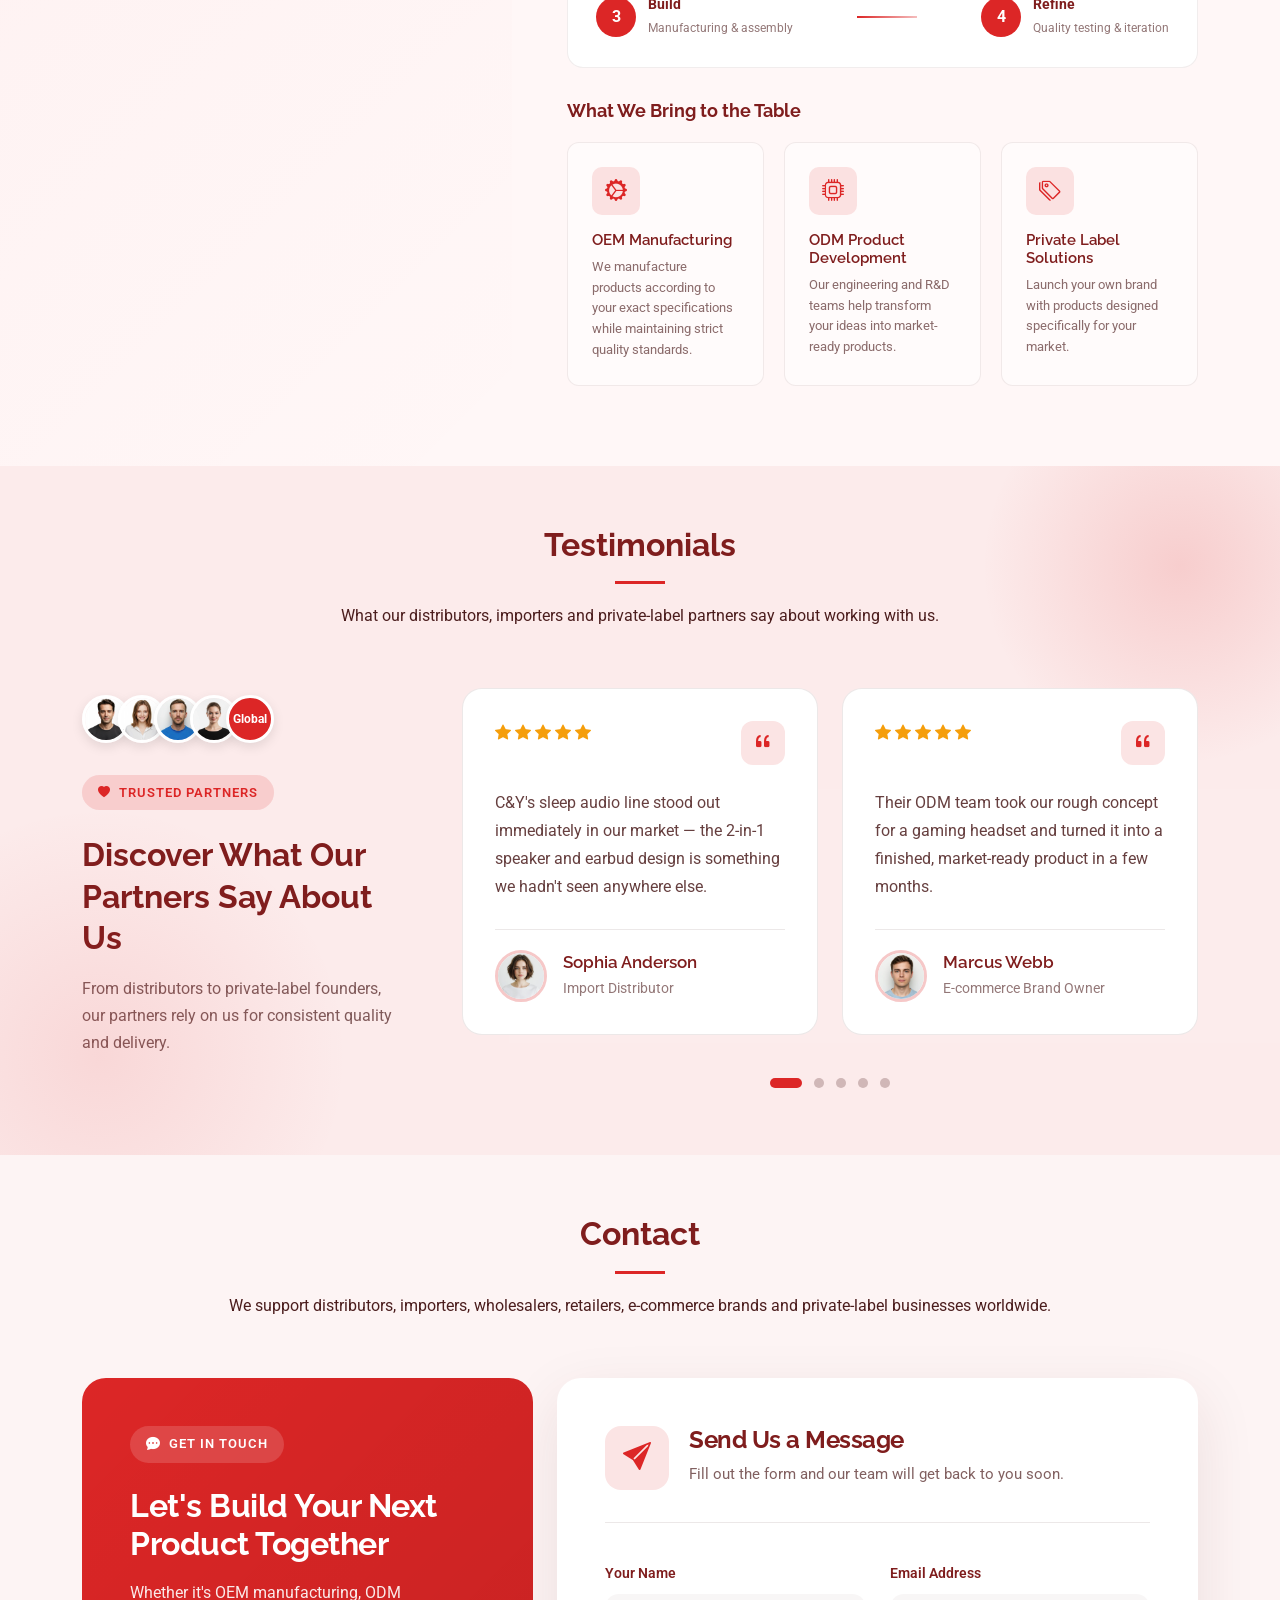
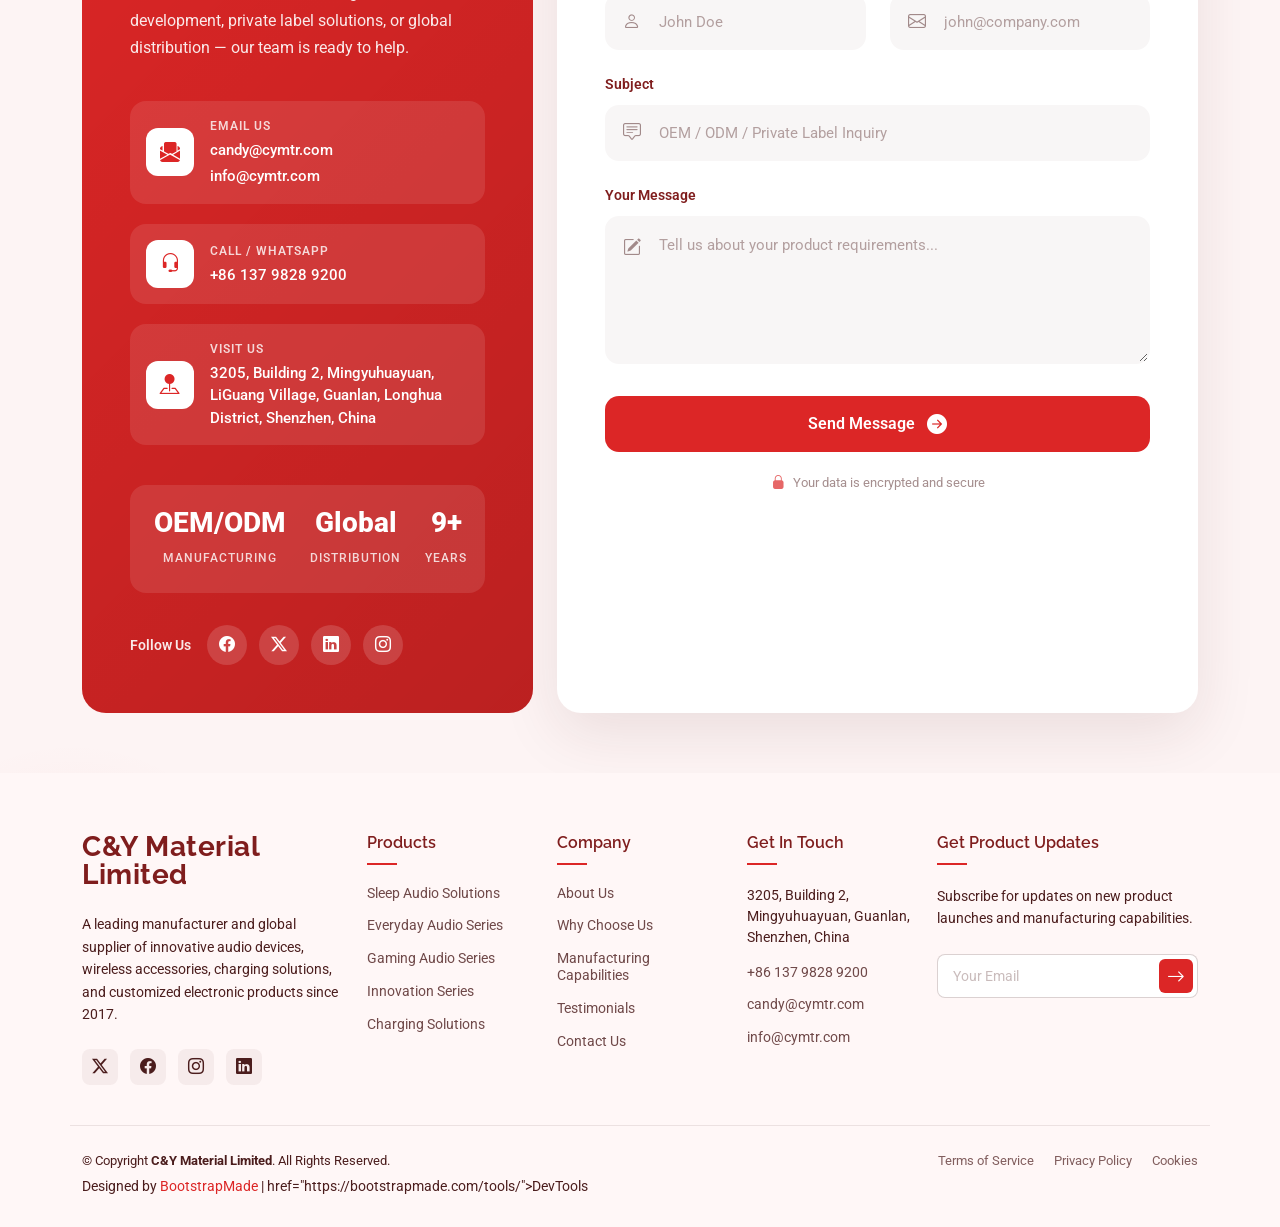
==== commit fd2cb163: "hardcodede" ====
--- a/index.html
+++ b/index.html
@@ -95,6 +95,9 @@
 
     .featured-products-swiper .swiper-pagination-bullet-active {
       background: var(--accent-color, #0d6efd);
+      width: 26px;
+      border-radius: 10px;
+      transition: all 0.4s ease;
     }
 
     .grid-status {
@@ -267,6 +270,7 @@
       }
 
     }
+
     /* Mobile */
     @media (max-width: 480px) {
       .hero-feature-strip {
@@ -275,8 +279,9 @@
         justify-content: flex-start;
       }
 
-      .hero-feature-strip > * {
-        flex: 1 1 45%; /* two items per row instead of one-by-one */
+      .hero-feature-strip>* {
+        flex: 1 1 45%;
+        /* two items per row instead of one-by-one */
       }
     }
 
@@ -718,8 +723,7 @@
           <div class="col-lg-4 col-md-6" data-aos="fade-up" data-aos-delay="300">
             <div class="capability-showcase-card service-showcase-card">
               <span class="service-showcase-badge"><i class="bi bi-star-fill"></i> Popular</span>
-              <img src="assets/img/services/service2.png"
-                alt="Private label manufacturing at C&Y Material Limited">
+              <img src="assets/img/services/service2.png" alt="Private label manufacturing at C&Y Material Limited">
               <div class="capability-showcase-overlay">
                 <div class="service-showcase-icon"><i class="bi bi-tags"></i></div>
                 <h4>Private Label Manufacturing</h4>
@@ -734,8 +738,7 @@
           <!-- Service Card 4 -->
           <div class="col-lg-4 col-md-6" data-aos="fade-up" data-aos-delay="100">
             <div class="capability-showcase-card service-showcase-card">
-              <img src="assets/img/services/service3.png"
-                alt="Design and branding services at C&Y Material Limited">
+              <img src="assets/img/services/service3.png" alt="Design and branding services at C&Y Material Limited">
               <div class="capability-showcase-overlay">
                 <div class="service-showcase-icon"><i class="bi bi-palette2"></i></div>
                 <h4>Design &amp; Branding</h4>
@@ -751,8 +754,7 @@
           <!-- Service Card 5 -->
           <div class="col-lg-4 col-md-6" data-aos="fade-up" data-aos-delay="200">
             <div class="capability-showcase-card service-showcase-card">
-              <img src="assets/img/services/service3.png"
-                alt="Quality assurance and testing at C&Y Material Limited">
+              <img src="assets/img/services/service3.png" alt="Quality assurance and testing at C&Y Material Limited">
               <div class="capability-showcase-overlay">
                 <div class="service-showcase-icon"><i class="bi bi-shield-check"></i></div>
                 <h4>Quality Assurance &amp; Testing</h4>
@@ -768,8 +770,7 @@
           <!-- Service Card 6 -->
           <div class="col-lg-4 col-md-6" data-aos="fade-up" data-aos-delay="300">
             <div class="capability-showcase-card service-showcase-card">
-              <img src="assets/img/services/service4.png"
-                alt="Global logistics and sourcing at C&Y Material Limited">
+              <img src="assets/img/services/service4.png" alt="Global logistics and sourcing at C&Y Material Limited">
               <div class="capability-showcase-overlay">
                 <div class="service-showcase-icon"><i class="bi bi-globe-americas"></i></div>
                 <h4>Global Logistics &amp; Sourcing</h4>
@@ -831,28 +832,33 @@
 
         <div class="swiper featured-products-swiper init-swiper">
           <script type="application/json" class="swiper-config">
-            {
-              "loop": false,
-              "speed": 600,
-              "slidesPerView": 2,
-              "spaceBetween": 16,
-              "pagination": {
-                "el": ".swiper-pagination",
-                "clickable": true
-              },
-              "breakpoints": {
-                "576": { "slidesPerView": 2, "spaceBetween": 16 },
-                "768": { "slidesPerView": 3, "spaceBetween": 20 },
-                "992": { "slidesPerView": 4, "spaceBetween": 24 }
-              }
-            }
-          </script>
+                 {
+                  "loop": true,
+                  "speed": 600,
+                  "autoplay": {
+                    "delay": 4000
+                  },
+                  "slidesPerView": 2,
+                  "spaceBetween": 16,
+                  "pagination": {
+                    "el": ".swiper-pagination",
+                    "type": "bullets",
+                    "clickable": true
+                  },
+                  "breakpoints": {
+                    "576": { "slidesPerView": 2, "spaceBetween": 16 },
+                    "768": { "slidesPerView": 3, "spaceBetween": 20 },
+                    "992": { "slidesPerView": 4, "spaceBetween": 24 }
+                  }
+                }
+              </script>
           <div class="swiper-wrapper" id="featured-products-grid">
 
             <div class="swiper-slide">
               <div class="team-card">
                 <div class="member-img">
-                  <img src="assets/img/products/1 (2).jpg" class="img-fluid" alt="DreamWave Pillow Speaker" loading="lazy">
+                  <img src="assets/img/products/1 (2).jpg" class="img-fluid" alt="DreamWave Pillow Speaker"
+                    loading="lazy">
                   <div class="social-overlay">
                     <div class="social-links">
                       <a href="product_detail.html?id=1" aria-label="View details"><i class="bi bi-eye"></i></a>
@@ -870,7 +876,8 @@
             <div class="swiper-slide">
               <div class="team-card">
                 <div class="member-img">
-                  <img src="assets/img/products/sleep-pillow-speaker-2.jpg" class="img-fluid" alt="NightBand Sleep Headphones" loading="lazy">
+                  <img src="assets/img/products/sleep-pillow-speaker-2.jpg" class="img-fluid"
+                    alt="NightBand Sleep Headphones" loading="lazy">
                   <div class="social-overlay">
                     <div class="social-links">
                       <a href="product_detail.html?id=2" aria-label="View details"><i class="bi bi-eye"></i></a>
@@ -888,7 +895,8 @@
             <div class="swiper-slide">
               <div class="team-card">
                 <div class="member-img">
-                  <img src="assets/img/products/open ear.png" class="img-fluid" alt="AirBuds Pro TWS Earbuds" loading="lazy">
+                  <img src="assets/img/products/open ear.png" class="img-fluid" alt="AirBuds Pro TWS Earbuds"
+                    loading="lazy">
                   <div class="social-overlay">
                     <div class="social-links">
                       <a href="product_detail.html?id=3" aria-label="View details"><i class="bi bi-eye"></i></a>
@@ -906,7 +914,8 @@
             <div class="swiper-slide">
               <div class="team-card">
                 <div class="member-img">
-                  <img src="assets/img/products/openear2.png" class="img-fluid" alt="UrbanClip Bone Conduction" loading="lazy">
+                  <img src="assets/img/products/openear2.png" class="img-fluid" alt="UrbanClip Bone Conduction"
+                    loading="lazy">
                   <div class="social-overlay">
                     <div class="social-links">
                       <a href="product_detail.html?id=4" aria-label="View details"><i class="bi bi-eye"></i></a>
@@ -924,7 +933,8 @@
             <div class="swiper-slide">
               <div class="team-card">
                 <div class="member-img">
-                  <img src="assets/img/products/game.jpg" class="img-fluid" alt="StormCore Gaming Headset" loading="lazy">
+                  <img src="assets/img/products/game.jpg" class="img-fluid" alt="StormCore Gaming Headset"
+                    loading="lazy">
                   <div class="social-overlay">
                     <div class="social-links">
                       <a href="product_detail.html?id=6" aria-label="View details"><i class="bi bi-eye"></i></a>
@@ -942,7 +952,8 @@
             <div class="swiper-slide">
               <div class="team-card">
                 <div class="member-img">
-                  <img src="assets/img/products/game.jpg" class="img-fluid" alt="PulseFire Wireless Gaming Earbuds" loading="lazy">
+                  <img src="assets/img/products/game.jpg" class="img-fluid" alt="PulseFire Wireless Gaming Earbuds"
+                    loading="lazy">
                   <div class="social-overlay">
                     <div class="social-links">
                       <a href="product_detail.html?id=7" aria-label="View details"><i class="bi bi-eye"></i></a>
@@ -960,7 +971,8 @@
             <div class="swiper-slide">
               <div class="team-card">
                 <div class="member-img">
-                  <img src="assets/img/products/1 (1).jpg" class="img-fluid" alt="EchoLoop Smart Ring Speaker" loading="lazy">
+                  <img src="assets/img/products/1 (1).jpg" class="img-fluid" alt="EchoLoop Smart Ring Speaker"
+                    loading="lazy">
                   <div class="social-overlay">
                     <div class="social-links">
                       <a href="product_detail.html?id=8" aria-label="View details"><i class="bi bi-eye"></i></a>
@@ -978,7 +990,8 @@
             <div class="swiper-slide">
               <div class="team-card">
                 <div class="member-img">
-                  <img src="assets/img/products/charge.png" class="img-fluid" alt="SolarPeak Portable Charger" loading="lazy">
+                  <img src="assets/img/products/charge.png" class="img-fluid" alt="SolarPeak Portable Charger"
+                    loading="lazy">
                   <div class="social-overlay">
                     <div class="social-links">
                       <a href="product_detail.html?id=9" aria-label="View details"><i class="bi bi-eye"></i></a>
@@ -1644,8 +1657,8 @@
             <!-- You can delete the links only if you've purchased the pro version. -->
             <!-- Licensing information: https://bootstrapmade.com/license/ -->
             <!-- Purchase the pro version with working PHP/AJAX contact form: [buy-url] -->
-            Designed by <a href="https://bootstrapmade.com/">BootstrapMade</a> | 
-              href="https://bootstrapmade.com/tools/">DevTools</a>
+            Designed by <a href="https://bootstrapmade.com/">BootstrapMade</a> |
+            href="https://bootstrapmade.com/tools/">DevTools</a>
           </div>
         </div>
         <div class="col-md-6 order-1 order-md-2">
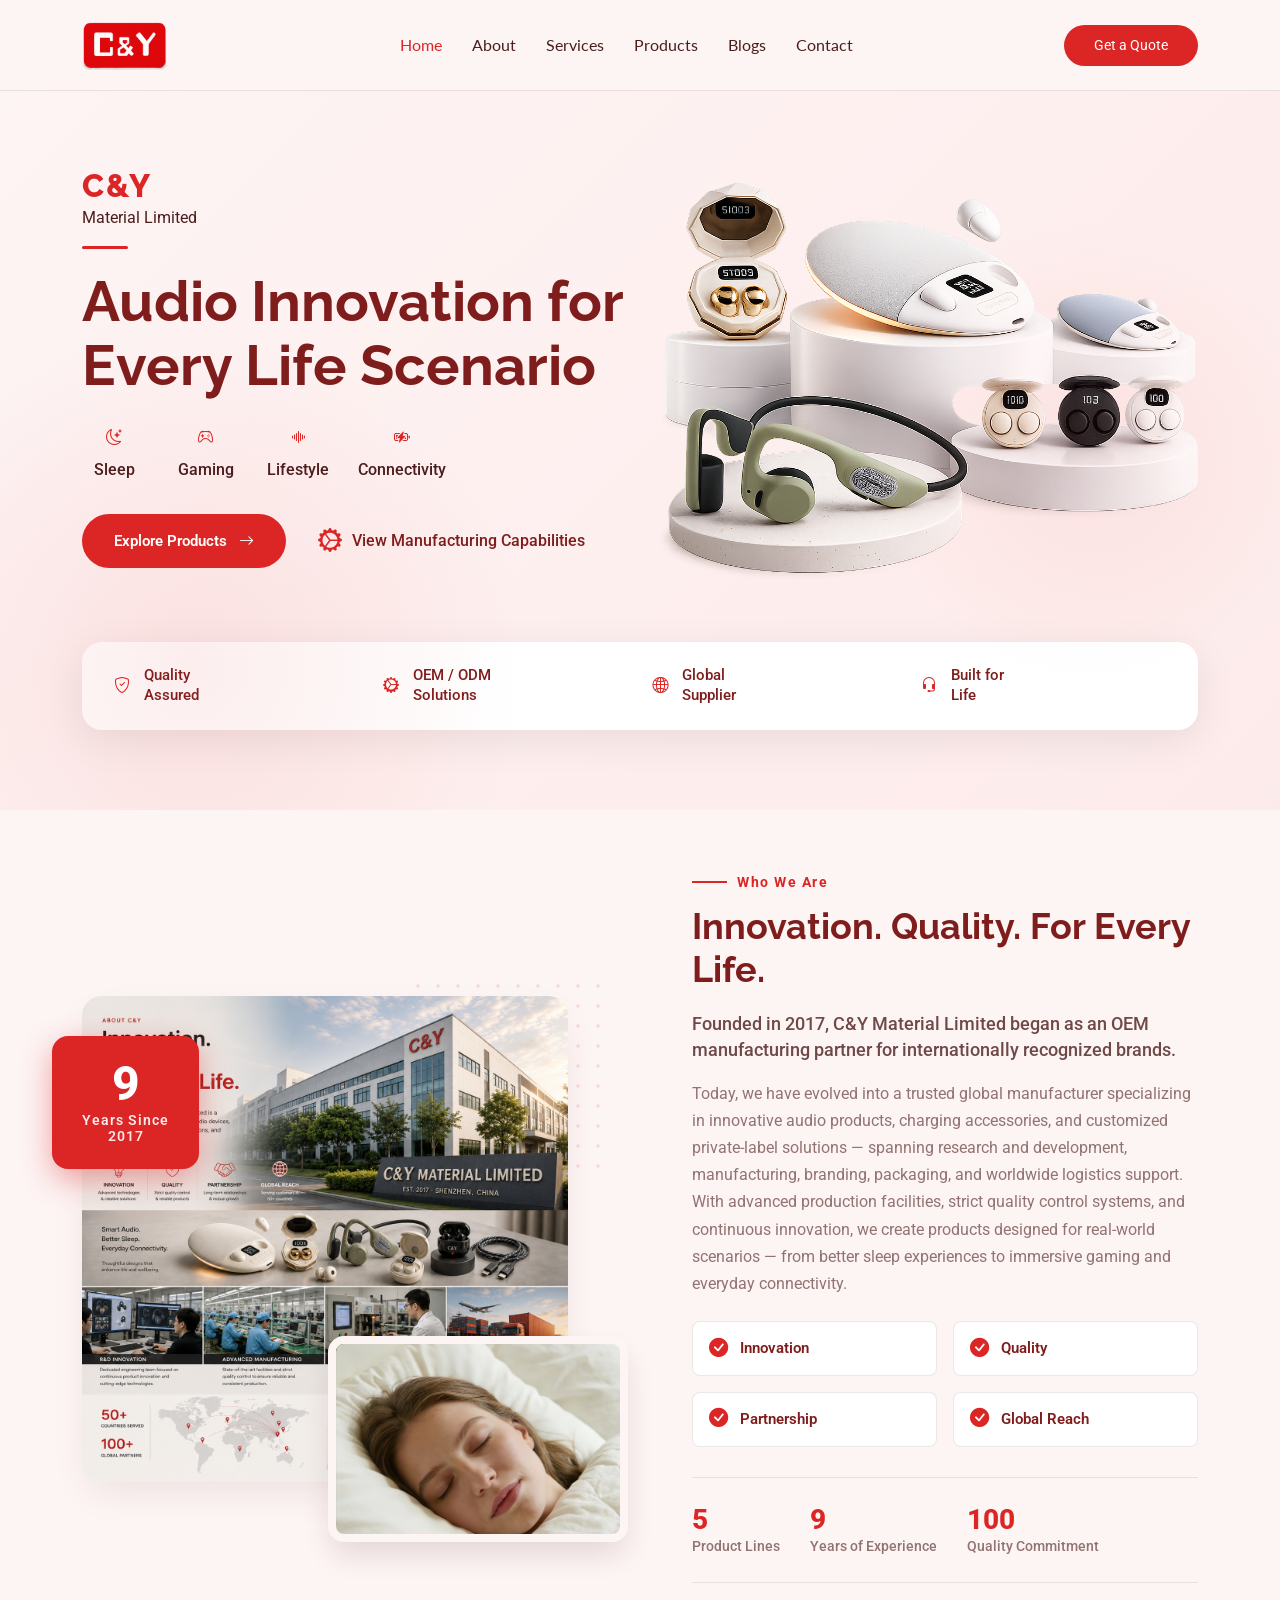
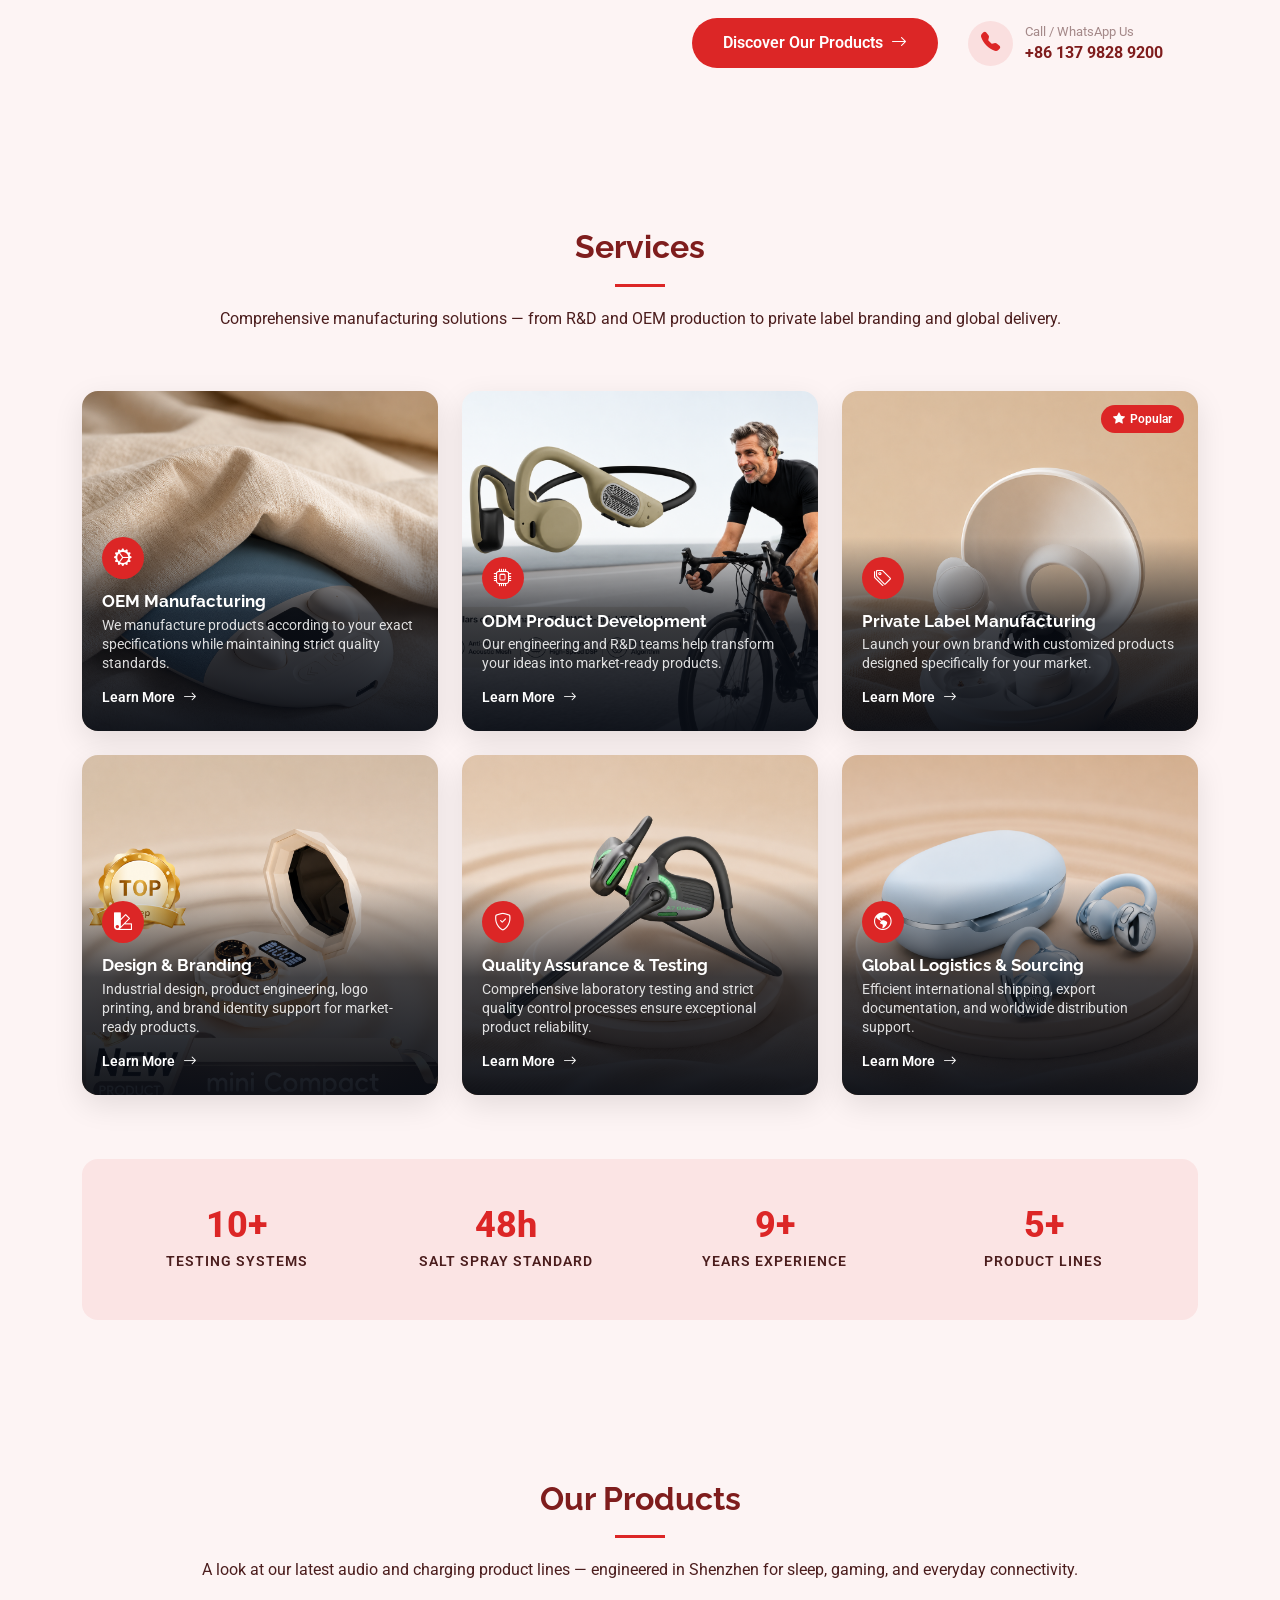
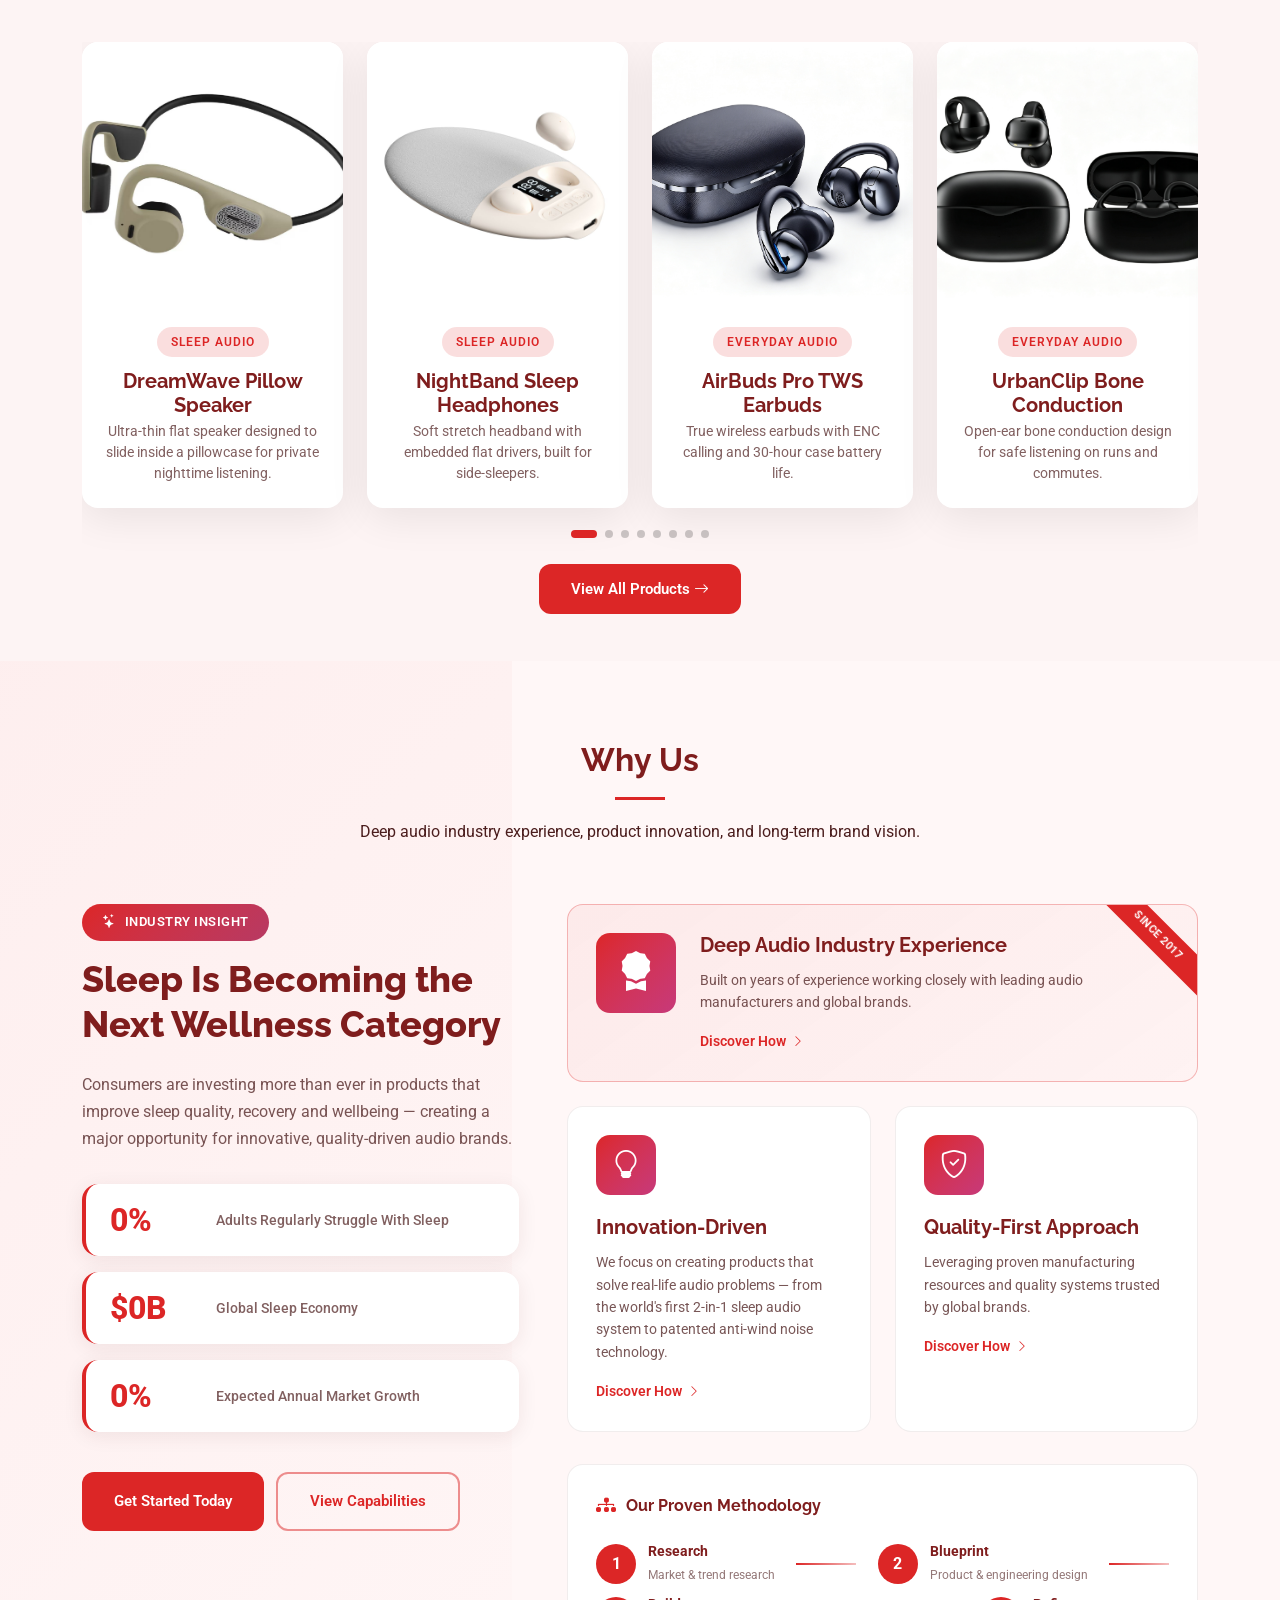
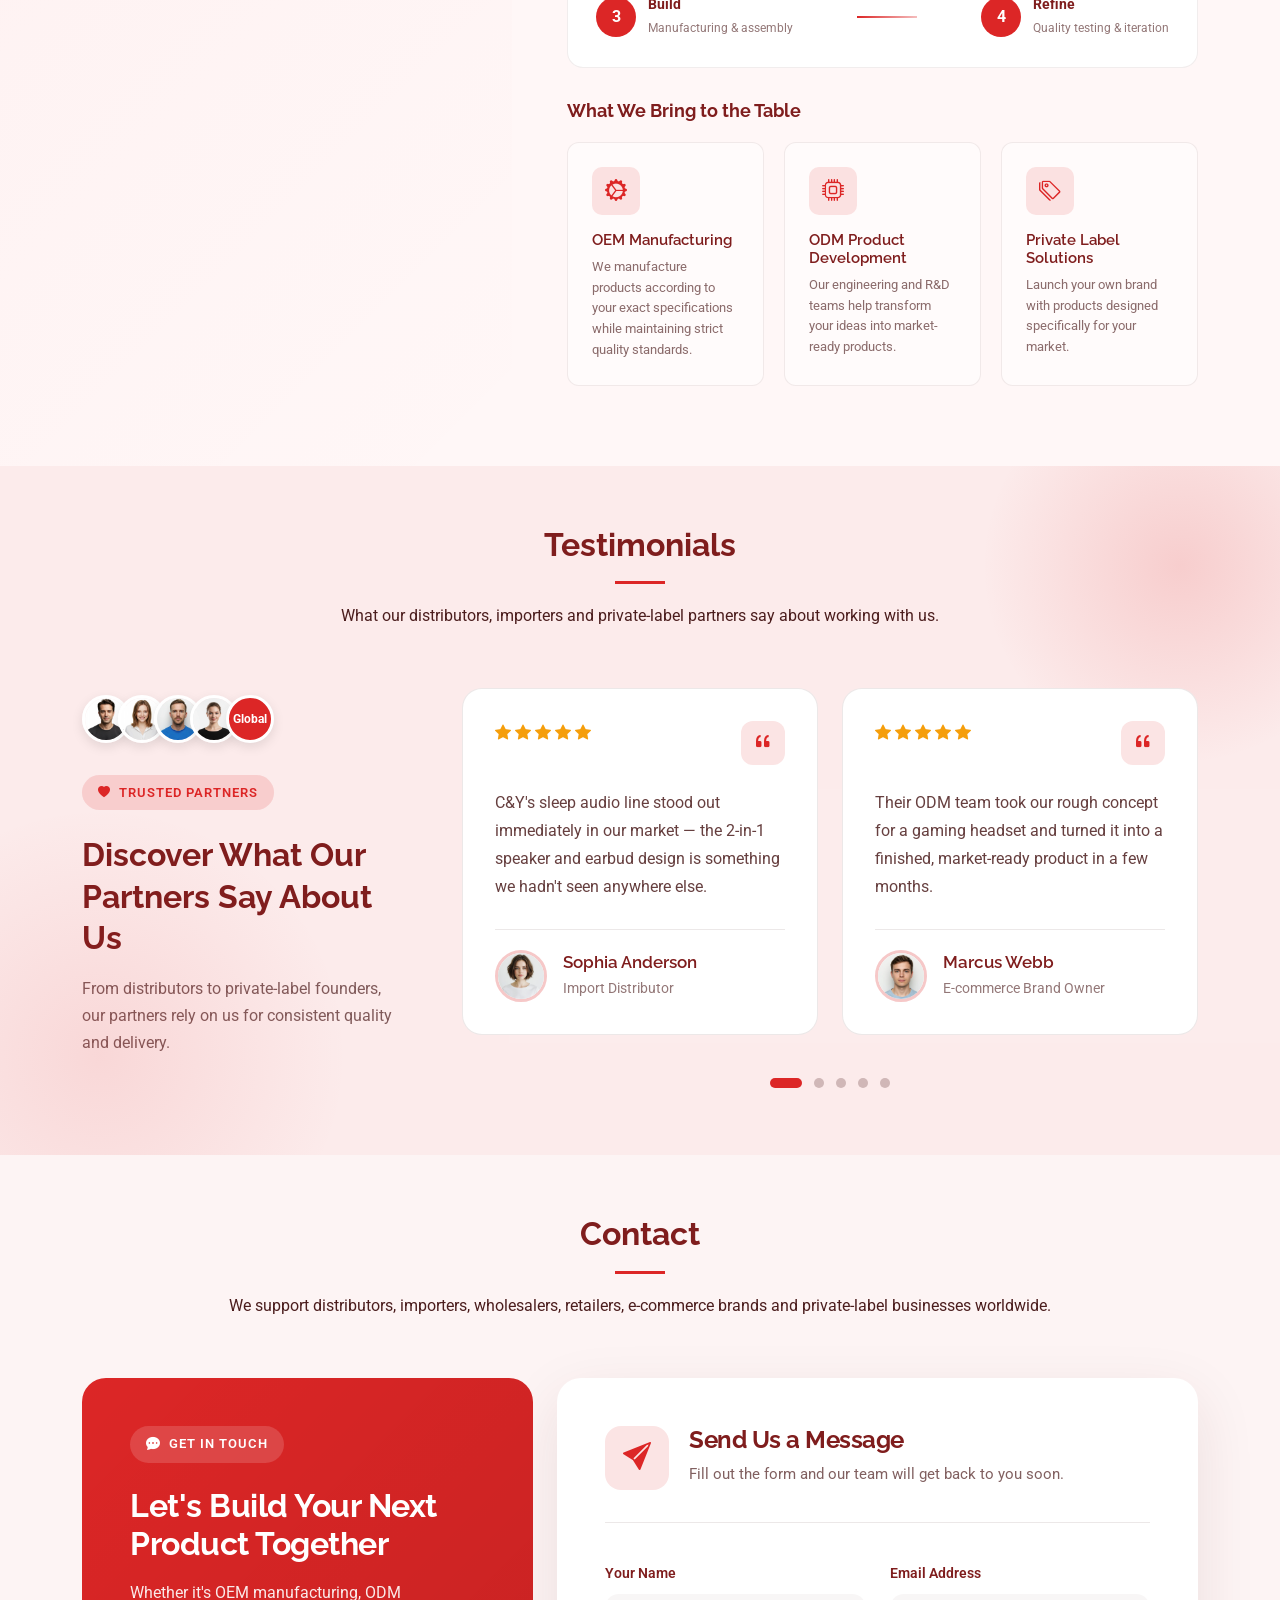
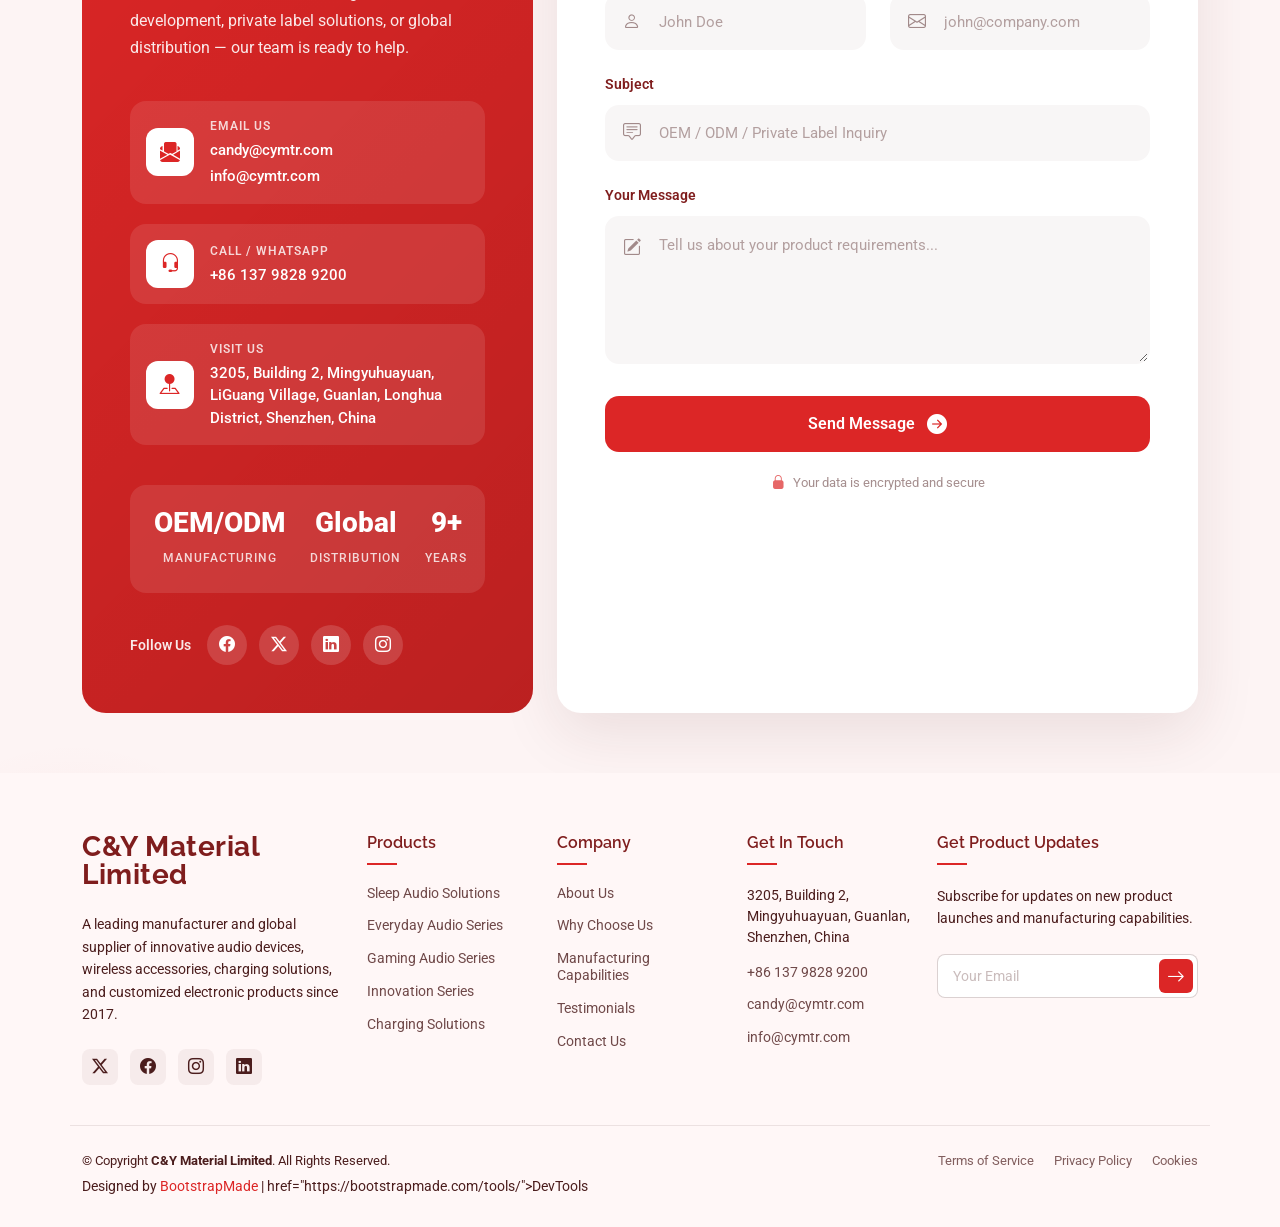
==== commit 7d09f60a: "frontend services change" ====
--- a/index.html
+++ b/index.html
@@ -691,7 +691,7 @@
           <!-- Service Card 1 -->
           <div class="col-lg-4 col-md-6" data-aos="fade-up" data-aos-delay="100">
             <div class="capability-showcase-card service-showcase-card">
-              <img src="assets/img/services/service1.png" alt="OEM manufacturing at C&Y Material Limited">
+              <img src="assets/img/services/1 (1).png" alt="OEM manufacturing at C&Y Material Limited">
               <div class="capability-showcase-overlay">
                 <div class="service-showcase-icon"><i class="bi bi-gear-wide-connected"></i></div>
                 <h4>OEM Manufacturing</h4>
@@ -707,7 +707,7 @@
           <!-- Service Card 2 -->
           <div class="col-lg-4 col-md-6" data-aos="fade-up" data-aos-delay="200">
             <div class="capability-showcase-card service-showcase-card">
-              <img src="assets/img/services/service2.png" alt="ODM product development at C&Y Material Limited">
+              <img src="assets/img/services/1 (2).png" alt="ODM product development at C&Y Material Limited">
               <div class="capability-showcase-overlay">
                 <div class="service-showcase-icon"><i class="bi bi-cpu"></i></div>
                 <h4>ODM Product Development</h4>
@@ -723,7 +723,7 @@
           <div class="col-lg-4 col-md-6" data-aos="fade-up" data-aos-delay="300">
             <div class="capability-showcase-card service-showcase-card">
               <span class="service-showcase-badge"><i class="bi bi-star-fill"></i> Popular</span>
-              <img src="assets/img/services/service2.png" alt="Private label manufacturing at C&Y Material Limited">
+              <img src="assets/img/services/1 (3).png" alt="Private label manufacturing at C&Y Material Limited">
               <div class="capability-showcase-overlay">
                 <div class="service-showcase-icon"><i class="bi bi-tags"></i></div>
                 <h4>Private Label Manufacturing</h4>
@@ -738,7 +738,7 @@
           <!-- Service Card 4 -->
           <div class="col-lg-4 col-md-6" data-aos="fade-up" data-aos-delay="100">
             <div class="capability-showcase-card service-showcase-card">
-              <img src="assets/img/services/service3.png" alt="Design and branding services at C&Y Material Limited">
+              <img src="assets/img/services/1 (4).png" alt="Design and branding services at C&Y Material Limited">
               <div class="capability-showcase-overlay">
                 <div class="service-showcase-icon"><i class="bi bi-palette2"></i></div>
                 <h4>Design &amp; Branding</h4>
@@ -754,7 +754,7 @@
           <!-- Service Card 5 -->
           <div class="col-lg-4 col-md-6" data-aos="fade-up" data-aos-delay="200">
             <div class="capability-showcase-card service-showcase-card">
-              <img src="assets/img/services/service3.png" alt="Quality assurance and testing at C&Y Material Limited">
+              <img src="assets/img/services/1 (5).png" alt="Quality assurance and testing at C&Y Material Limited">
               <div class="capability-showcase-overlay">
                 <div class="service-showcase-icon"><i class="bi bi-shield-check"></i></div>
                 <h4>Quality Assurance &amp; Testing</h4>
@@ -770,7 +770,7 @@
           <!-- Service Card 6 -->
           <div class="col-lg-4 col-md-6" data-aos="fade-up" data-aos-delay="300">
             <div class="capability-showcase-card service-showcase-card">
-              <img src="assets/img/services/service4.png" alt="Global logistics and sourcing at C&Y Material Limited">
+              <img src="assets/img/services/1 (6).png" alt="Global logistics and sourcing at C&Y Material Limited">
               <div class="capability-showcase-overlay">
                 <div class="service-showcase-icon"><i class="bi bi-globe-americas"></i></div>
                 <h4>Global Logistics &amp; Sourcing</h4>
